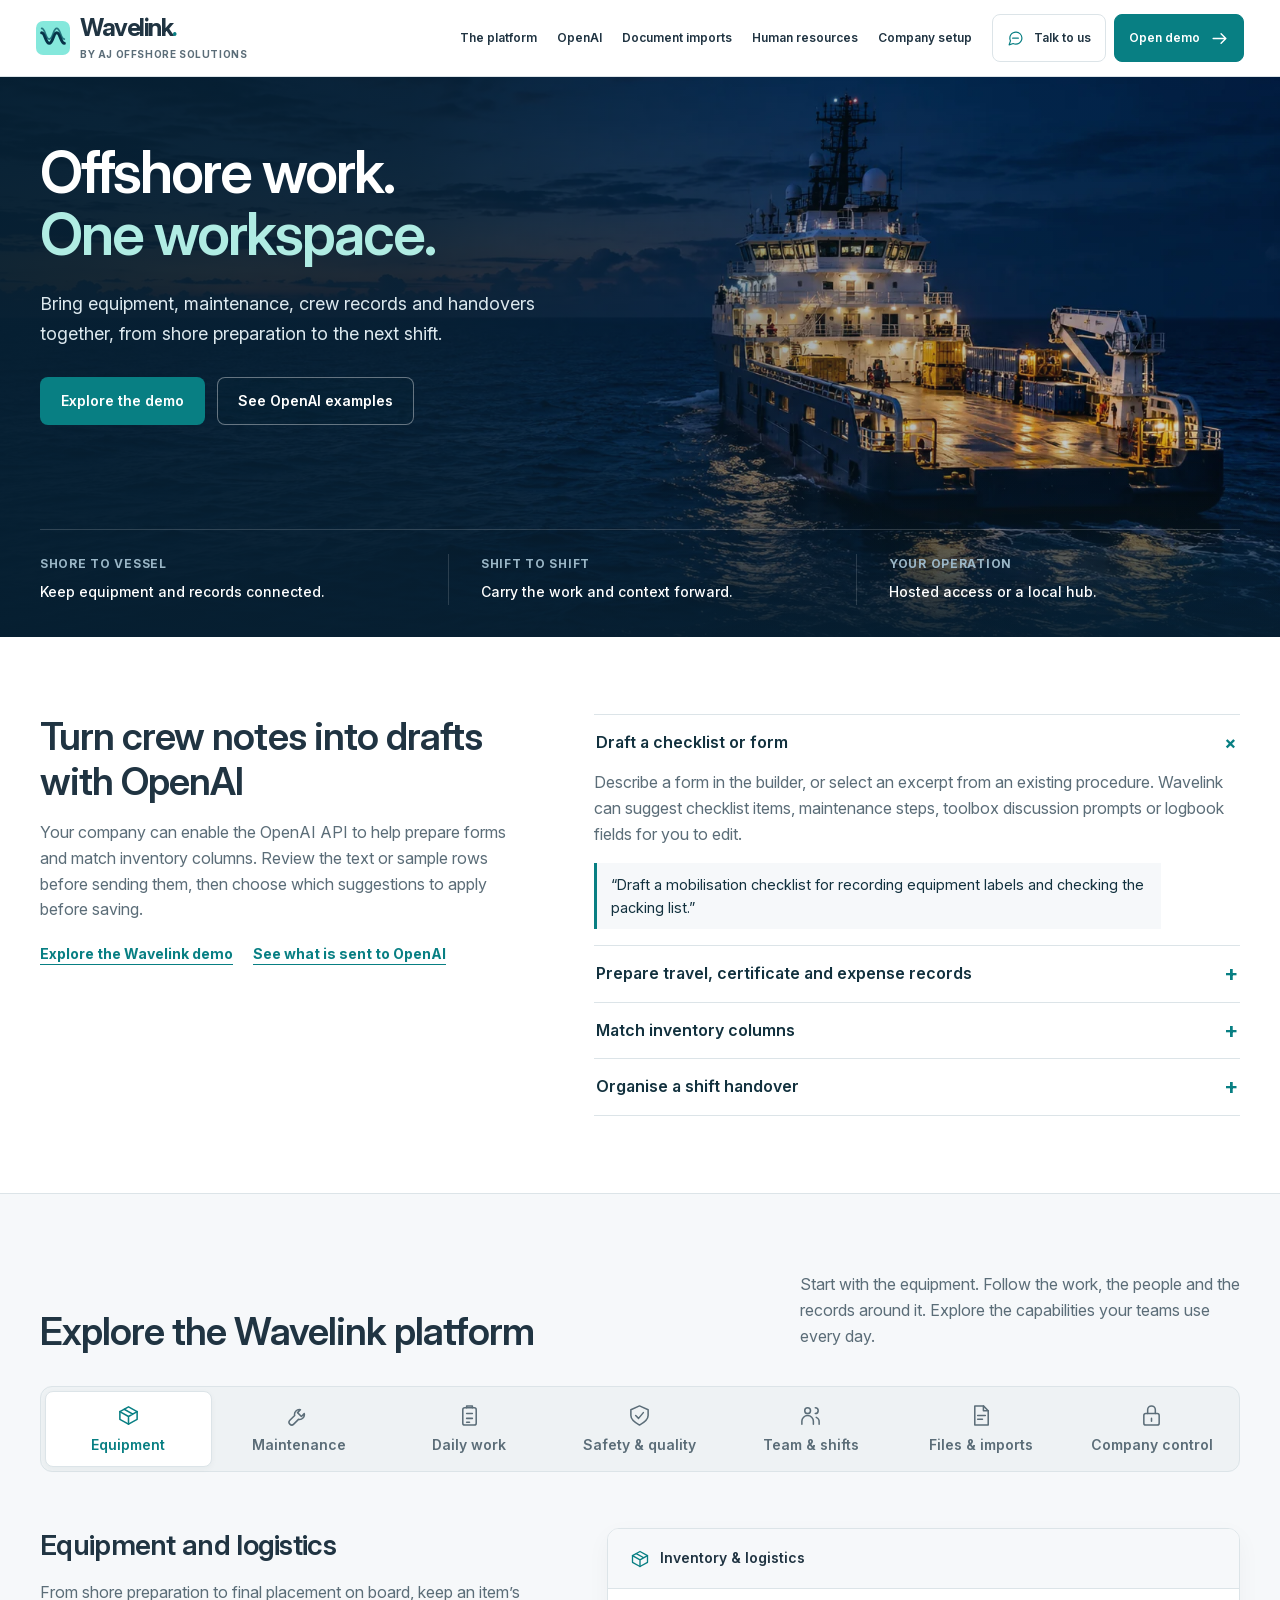
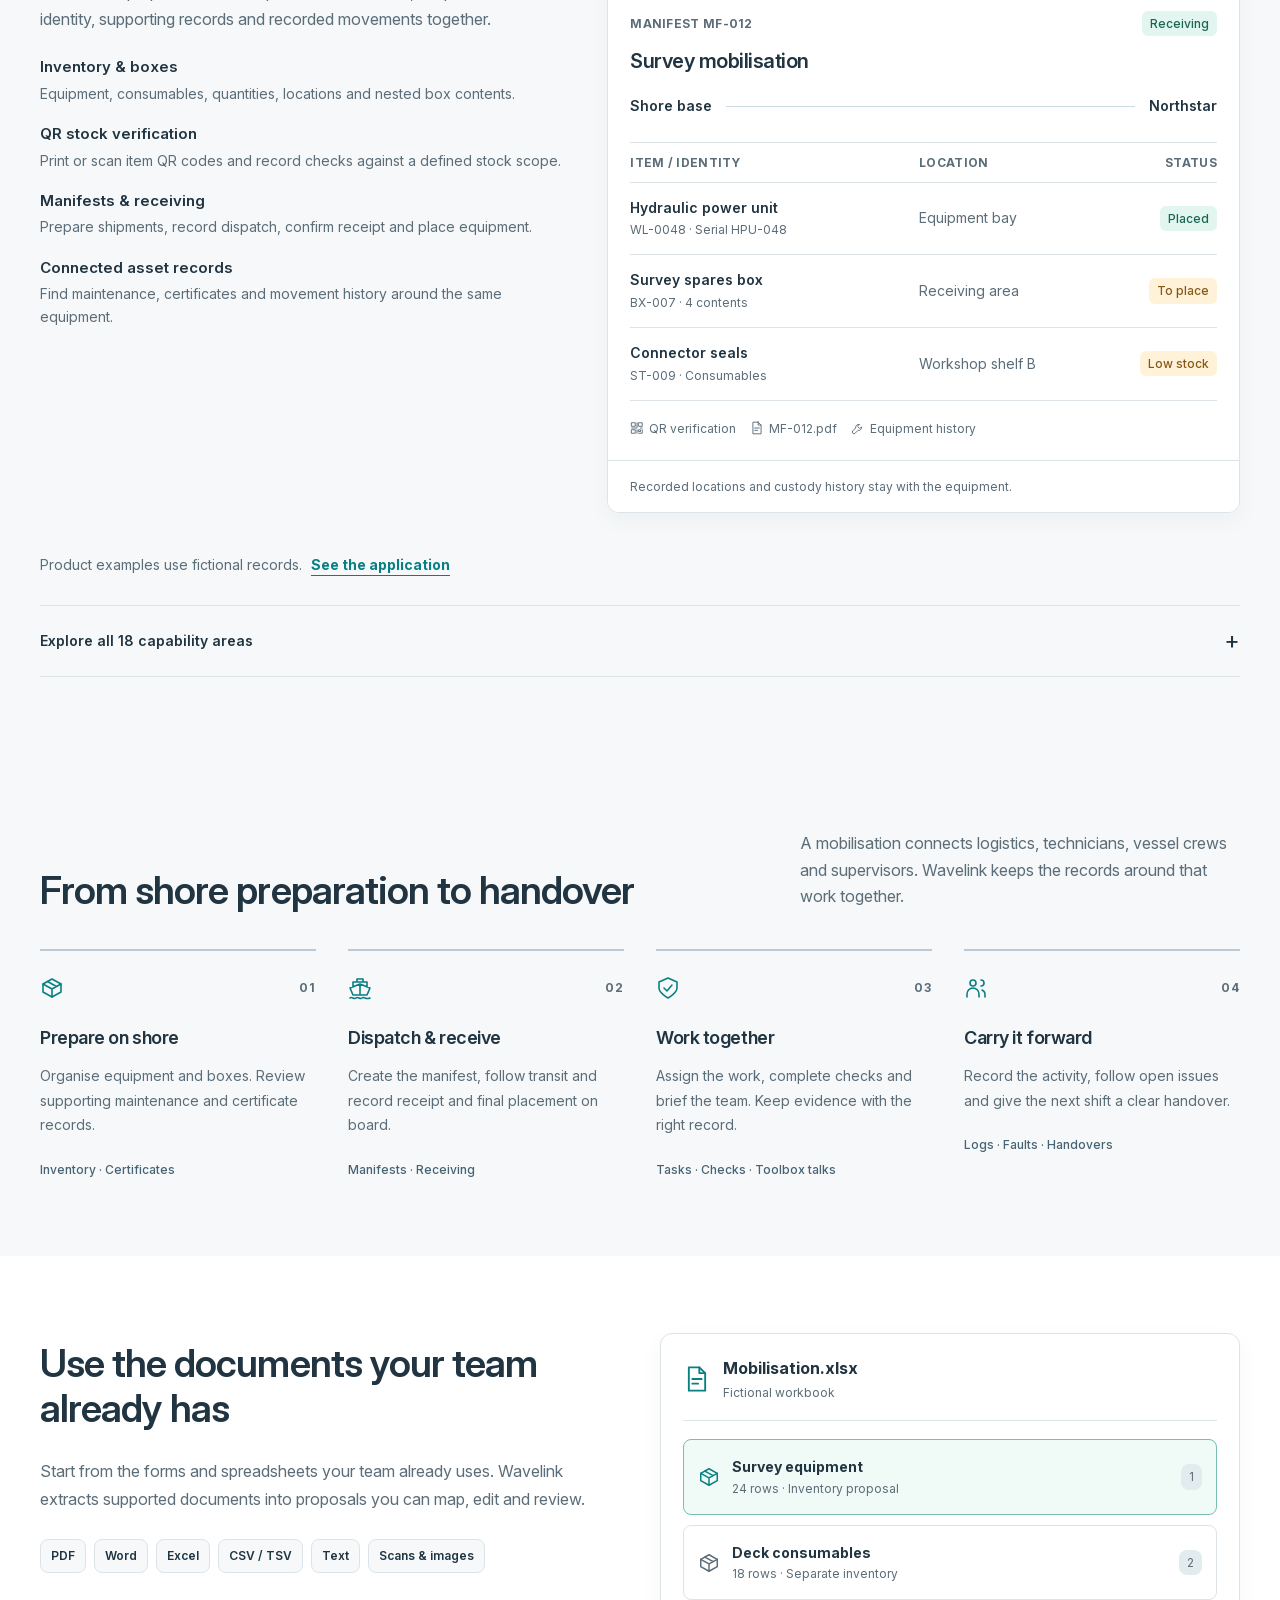
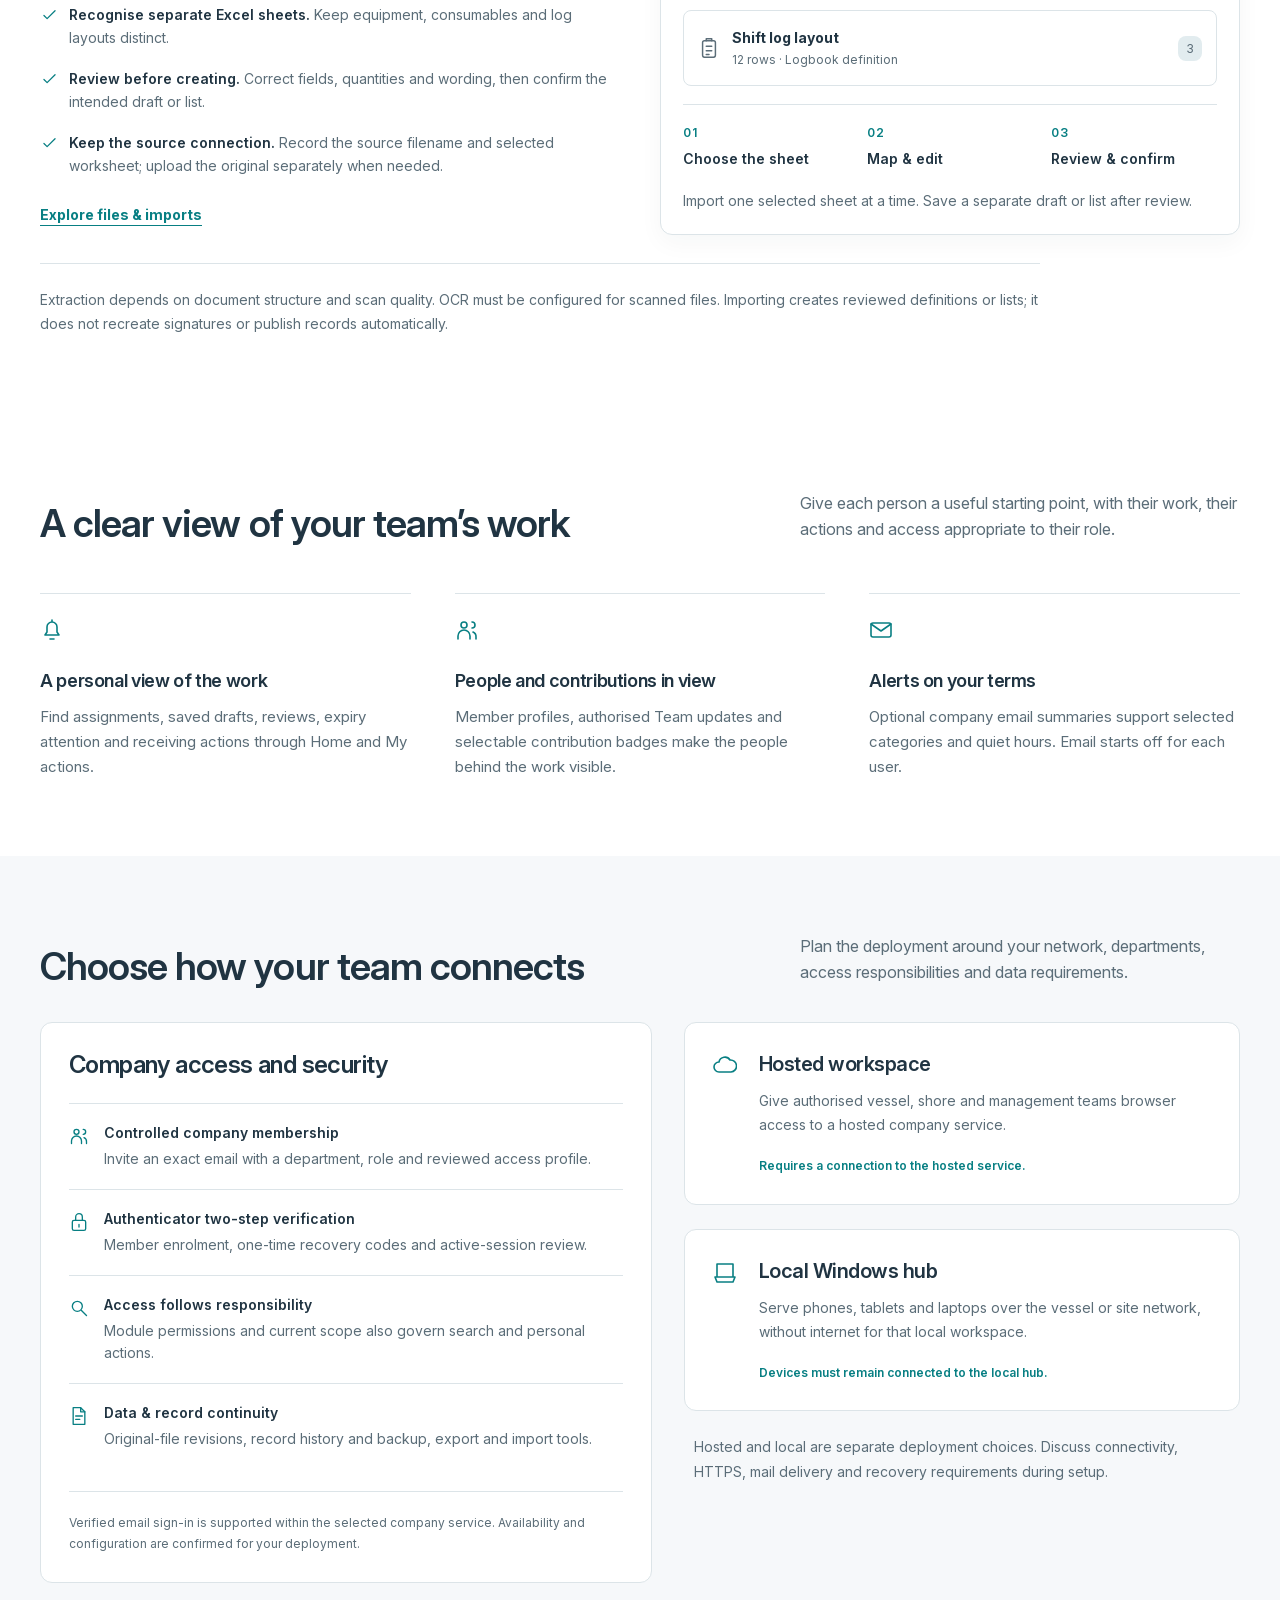
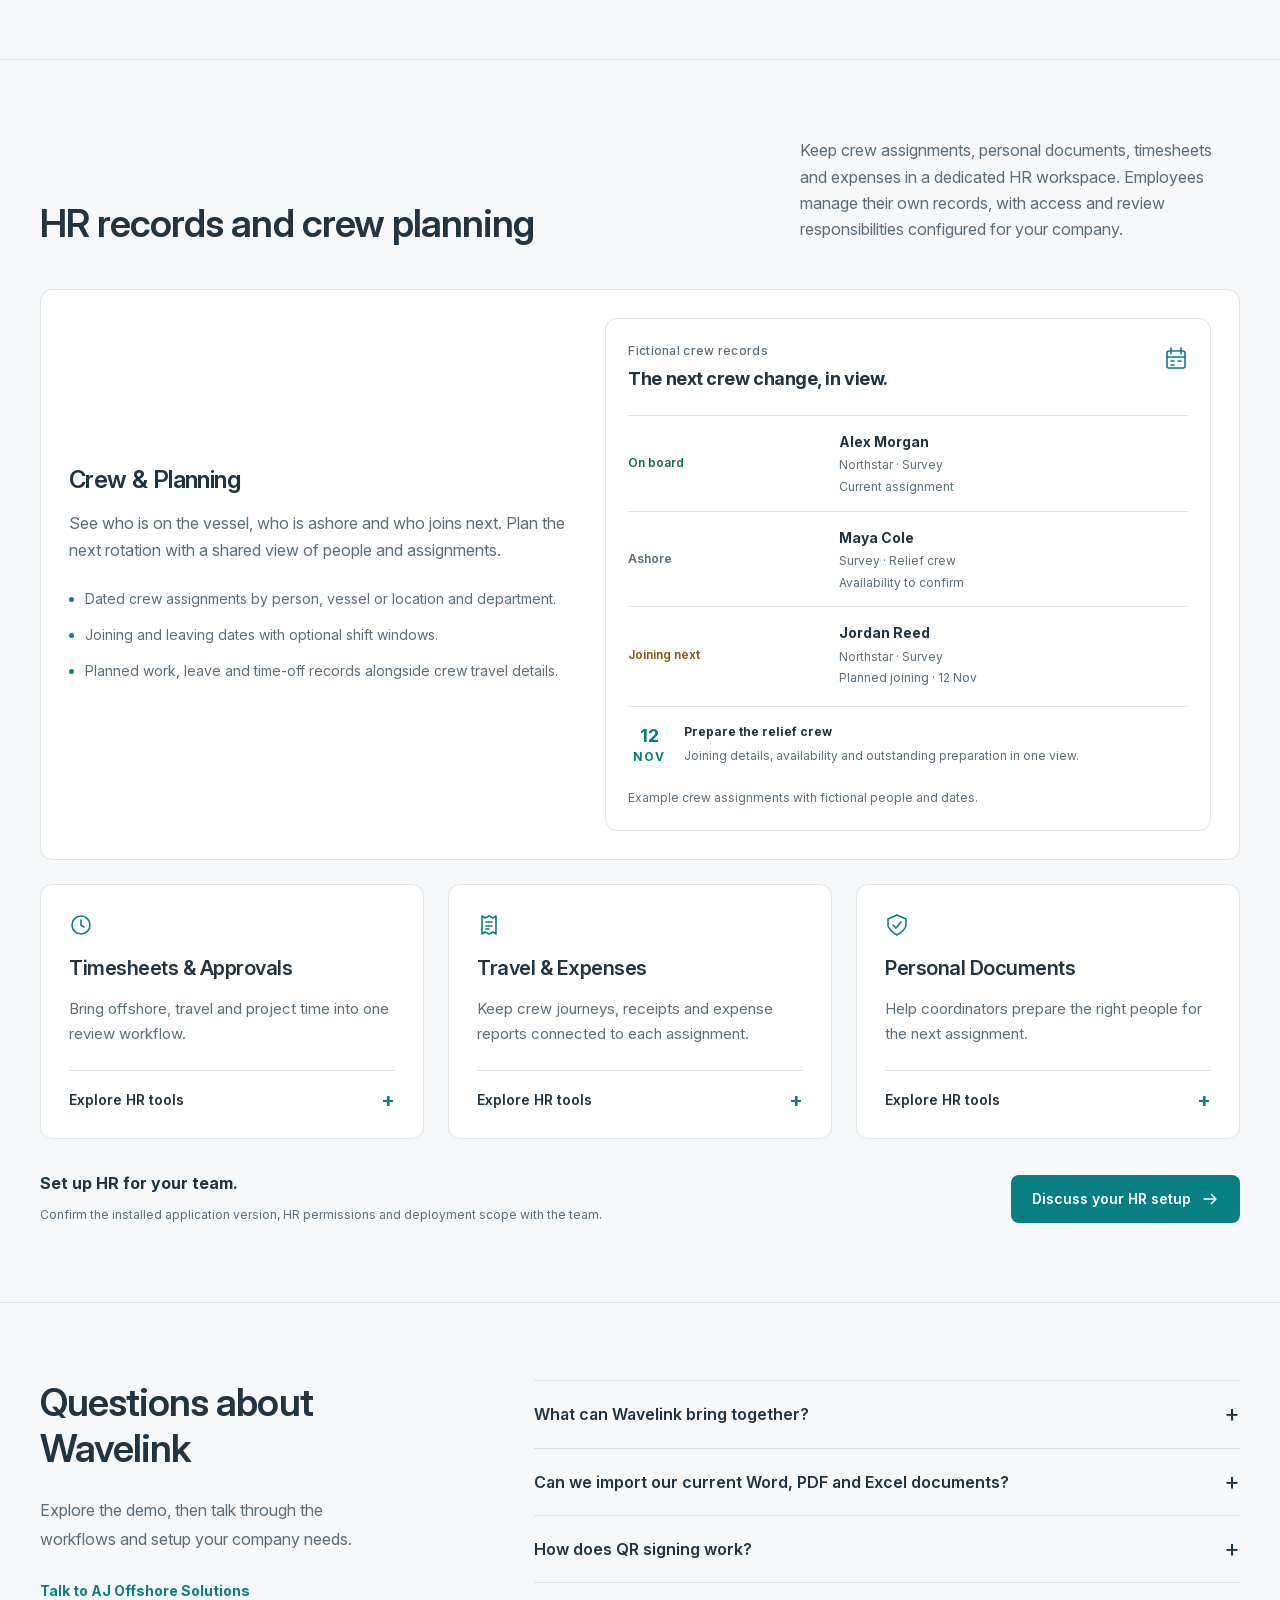
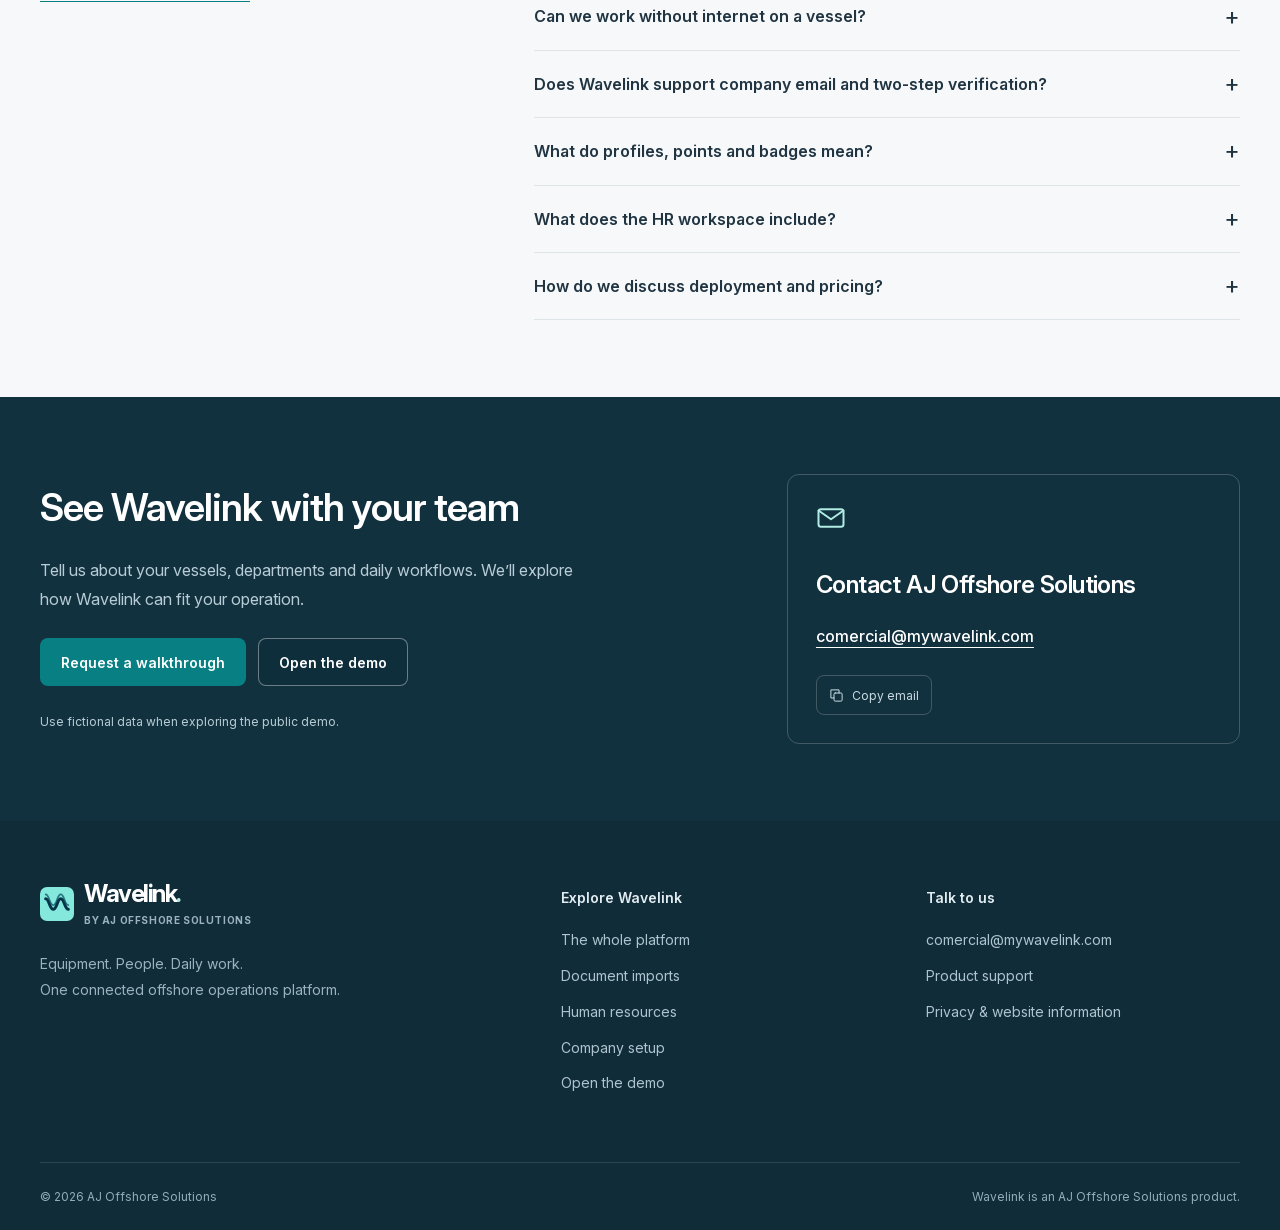
==== site/index.html @ 47e5d4fe "Link to OpenAI examples from the opening screen" ====
<!doctype html>
<html lang="en">
<head>
<meta charset="utf-8">
<meta name="viewport" content="width=device-width,initial-scale=1">
<meta name="description" content="Explore Wavelink for offshore operations, crew records and handovers, with optional OpenAI assistance for form drafts and inventory imports.">
<meta name="theme-color" content="#12313e">
<link rel="canonical" href="https://www.mywavelink.com/">
<link rel="icon" type="image/svg+xml" href="assets/favicon.svg">
<link rel="alternate icon" href="assets/favicon-32.png">
<link rel="apple-touch-icon" href="assets/apple-touch-icon.png">
<link rel="preload" href="assets/fonts/InterVariable.woff2" as="font" type="font/woff2" crossorigin>
<link rel="stylesheet" href="styles.css?v=3.3.4">
<script src="script.js?v=3.3.4" defer></script>
<meta property="og:type" content="website">
<meta property="og:title" content="Wavelink | Offshore operations, connected">
<meta property="og:description" content="Explore Wavelink for offshore operations, crew records and handovers, with optional OpenAI assistance for form drafts and inventory imports.">
<meta property="og:url" content="https://www.mywavelink.com/">
<meta property="og:image" content="https://www.mywavelink.com/assets/wavelink-social.jpg?v=3.3.4">
<meta property="og:image:alt" content="Wavelink: Every team. Every shift. One Wavelink.">
<meta name="twitter:card" content="summary_large_image"><title>Wavelink | Offshore operations, connected</title></head>

<body>
<a class="skip-link" href="#main">Skip to content</a>

<header class="site-header" id="top"><div class="container header-inner"><a class="brand" href="#top" aria-label="Wavelink home"><img src="assets/wavelink-mark.svg" alt="" width="40" height="40"><span><strong>Wavelink<span>.</span></strong><small>BY AJ OFFSHORE SOLUTIONS</small></span></a><button class="menu-toggle" aria-controls="main-navigation" aria-expanded="false" hidden type="button">Menu</button>
<nav id="main-navigation" aria-label="Main navigation">
<a class="nav-link" href="#platform">The platform</a>
<a class="nav-link" href="#ai-assistance">OpenAI</a>
<a class="nav-link" href="#imports">Document imports</a>
<a class="nav-link" href="#packages">Human resources</a>
<a class="nav-link" href="#company">Company setup</a>
<a class="button nav-contact" href="#contact"><svg class="icon" viewBox="0 0 24 24" fill="none" stroke="currentColor" stroke-width="1.7" stroke-linecap="round" stroke-linejoin="round" aria-hidden="true"><path d="M21 11.5a8.4 8.4 0 0 1-.9 3.8 8.5 8.5 0 0 1-7.6 4.7 8.4 8.4 0 0 1-3.8-.9L3 21l1.9-5.7a8.4 8.4 0 0 1-.9-3.8 8.5 8.5 0 0 1 4.7-7.6 8.4 8.4 0 0 1 3.8-.9H13a8.5 8.5 0 0 1 8 8v.5Z"/><path d="M8 11.5h8"/></svg>Talk to us</a>
<a class="button nav-demo" href="https://demo.mywavelink.com/" target="_blank" rel="noopener noreferrer">Open demo<svg class="icon" viewBox="0 0 24 24" fill="none" stroke="currentColor" stroke-width="1.8" stroke-linecap="round" stroke-linejoin="round" aria-hidden="true"><path d="M4 12h16m-6-6 6 6-6 6"/></svg><span class="sr-only"> (opens in a new tab)</span></a>
</nav></div></header>


<main id="main">

<section class="hero" aria-labelledby="hero-title"><picture class="hero-image"><source media="(max-width: 740px)" srcset="assets/offshore-operations-small.webp"><img src="assets/offshore-operations.webp" width="1672" height="941" alt="" fetchpriority="high"></picture><div class="container hero-inner"><div class="hero-copy">

<h1 id="hero-title">Offshore work.<br><em>One workspace.</em></h1>
<p class="hero-lede">Bring equipment, maintenance, crew records and handovers together, from shore preparation to the next shift.</p><div class="hero-actions"><a class="button primary" href="https://demo.mywavelink.com/" target="_blank" rel="noopener noreferrer">Explore the demo<span class="sr-only"> (opens in a new tab)</span></a><a class="button hero-secondary" href="#ai-assistance">See OpenAI examples</a></div></div><div class="hero-bottom"><div><span>SHORE TO VESSEL</span><strong>Keep equipment and records connected.</strong></div><div><span>SHIFT TO SHIFT</span><strong>Carry the work and context forward.</strong></div><div><span>YOUR OPERATION</span><strong>Hosted access or a local hub.</strong></div></div></div></section>


<section class="section ai-section" id="ai-assistance" aria-labelledby="ai-title">
  <div class="container ai-layout">
    <div class="ai-intro">
      <h2 id="ai-title">Turn crew notes into drafts with OpenAI</h2>
      <p>Your company can enable the OpenAI API to help prepare forms and match inventory columns. Review the text or sample rows before sending them, then choose which suggestions to apply before saving.</p>
      <div class="ai-links">
        <a class="inline-link" href="https://demo.mywavelink.com/" target="_blank" rel="noopener noreferrer">Explore the Wavelink demo<span class="sr-only"> (opens in a new tab)</span></a>
        <a class="inline-link" href="privacy.html#openai">See what is sent to OpenAI</a>
      </div>
    </div>
    <div class="ai-examples">
      <details name="ai-examples" open>
        <summary>Draft a checklist or form <span aria-hidden="true">+</span></summary>
        <p>Describe a form in the builder, or select an excerpt from an existing procedure. Wavelink can suggest checklist items, maintenance steps, toolbox discussion prompts or logbook fields for you to edit.</p>
        <blockquote>“Draft a mobilisation checklist for recording equipment labels and checking the packing list.”</blockquote>
      </details>
      <details name="ai-examples">
        <summary>Prepare travel, certificate and expense records <span aria-hidden="true">+</span></summary>
        <p>Choose text from a ticket, certificate or receipt. A ticket can suggest a route and departure time, a course certificate can suggest its issuer and printed expiry date, and a receipt can suggest the merchant, total and currency.</p>
      </details>
      <details name="ai-examples">
        <summary>Match inventory columns <span aria-hidden="true">+</span></summary>
        <p>Select a worksheet and inspect its headers and up to eight sample rows. OpenAI can suggest which columns contain serial numbers, part numbers or quantities. Confirm the matches before importing.</p>
      </details>
      <details name="ai-examples">
        <summary>Organise a shift handover <span aria-hidden="true">+</span></summary>
        <p>Review an excerpt from the outgoing shift’s notes. If the notes say a cable was inspected and a replacement is still due, Wavelink can suggest the inspection under completed work and the replacement under outstanding work.</p>
      </details>
    </div>
  </div>
</section>

<section class="platform-section section" id="platform" aria-labelledby="platform-title"><div class="container"><div class="section-heading"><div>

<h2 id="platform-title">Explore the Wavelink platform</h2></div>
<p>Start with the equipment. Follow the work, the people and the records around it. Explore the capabilities your teams use every day.</p></div>
<nav class="platform-tabs" aria-label="Explore Wavelink capabilities"><a class="platform-choice" id="tab-equipment" href="#panel-equipment" data-panel="equipment"><svg class="icon" viewBox="0 0 24 24" fill="none" stroke="currentColor" stroke-width="1.6" stroke-linecap="round" stroke-linejoin="round" aria-hidden="true"><path d="m12 3 9 5v8l-9 5-9-5V8l9-5Z"/><path d="m3 8 9 5 9-5M12 13v8M7.5 5.5l9 5"/></svg><span>Equipment</span></a><a class="platform-choice" id="tab-maintenance" href="#panel-maintenance" data-panel="maintenance"><svg class="icon" viewBox="0 0 24 24" fill="none" stroke="currentColor" stroke-width="1.6" stroke-linecap="round" stroke-linejoin="round" aria-hidden="true"><path d="M14 6a5 5 0 0 0-6 6l-5 5a2.8 2.8 0 0 0 4 4l5-5a5 5 0 0 0 6-6l-3 3-4-4 3-3Z"/></svg><span>Maintenance</span></a><a class="platform-choice" id="tab-operations" href="#panel-operations" data-panel="operations"><svg class="icon" viewBox="0 0 24 24" fill="none" stroke="currentColor" stroke-width="1.6" stroke-linecap="round" stroke-linejoin="round" aria-hidden="true"><rect x="5" y="4" width="14" height="18" rx="2"/><path d="M9 4V2h6v2M9 10h6M9 15h6M9 19h3"/></svg><span>Daily work</span></a><a class="platform-choice" id="tab-safety" href="#panel-safety" data-panel="safety"><svg class="icon" viewBox="0 0 24 24" fill="none" stroke="currentColor" stroke-width="1.6" stroke-linecap="round" stroke-linejoin="round" aria-hidden="true"><path d="m12 2 9 4v6c0 5-9 10-9 10S3 17 3 12V6l9-4Z"/><path d="m8 12 3 3 5-6"/></svg><span>Safety & quality</span></a><a class="platform-choice" id="tab-people" href="#panel-people" data-panel="people"><svg class="icon" viewBox="0 0 24 24" fill="none" stroke="currentColor" stroke-width="1.6" stroke-linecap="round" stroke-linejoin="round" aria-hidden="true"><circle cx="9" cy="7" r="3"/><path d="M3 21v-3a6 6 0 0 1 12 0v3M17 4a3 3 0 0 1 0 6M18 14a5 5 0 0 1 3 5v2"/></svg><span>Team & shifts</span></a><a class="platform-choice" id="tab-documents" href="#panel-documents" data-panel="documents"><svg class="icon" viewBox="0 0 24 24" fill="none" stroke="currentColor" stroke-width="1.6" stroke-linecap="round" stroke-linejoin="round" aria-hidden="true"><path d="M14 2H5v20h14V7l-5-5Z"/><path d="M14 2v5h5M8 12h8M8 16h5"/></svg><span>Files & imports</span></a><a class="platform-choice" id="tab-control" href="#panel-control" data-panel="control"><svg class="icon" viewBox="0 0 24 24" fill="none" stroke="currentColor" stroke-width="1.6" stroke-linecap="round" stroke-linejoin="round" aria-hidden="true"><rect x="4" y="10" width="16" height="12" rx="2"/><path d="M8 10V6a4 4 0 0 1 8 0v4M12 15v3"/></svg><span>Company control</span></a></nav><div class="platform-panels">
<section class="platform-panel" id="panel-equipment" aria-labelledby="title-equipment"><div class="panel-copy">

<h3 id="title-equipment">Equipment and logistics</h3>
<p>From shore preparation to final placement on board, keep an item’s identity, supporting records and recorded movements together.</p>
<ul class="feature-list">
<li><strong>Inventory & boxes</strong><span>Equipment, consumables, quantities, locations and nested box contents.</span></li>
<li><strong>QR stock verification</strong><span>Print or scan item QR codes and record checks against a defined stock scope.</span></li>
<li><strong>Manifests & receiving</strong><span>Prepare shipments, record dispatch, confirm receipt and place equipment.</span></li>
<li><strong>Connected asset records</strong><span>Find maintenance, certificates and movement history around the same equipment.</span></li></ul></div><div class="product-preview"><div class="preview-chrome"><span><svg class="icon" viewBox="0 0 24 24" fill="none" stroke="currentColor" stroke-width="1.6" stroke-linecap="round" stroke-linejoin="round" aria-hidden="true"><path d="m12 3 9 5v8l-9 5-9-5V8l9-5Z"/><path d="m3 8 9 5 9-5M12 13v8M7.5 5.5l9 5"/></svg>Inventory & logistics</span></div><div class="record-body"><div class="record-topline"><span>MANIFEST MF-012</span><span class="status teal">Receiving</span></div>
<h4>Survey mobilisation</h4><div class="route-line"><span>Shore base</span><span class="route-rule"></span><span>Northstar</span></div><div class="record-table"><div class="record-row table-label"><div>ITEM / IDENTITY</div><div>LOCATION</div><div>STATUS</div></div><div class="record-row"><div><strong>Hydraulic power unit</strong><small>WL-0048 · Serial HPU-048</small></div><div>Equipment bay</div><div><span class="status teal">Placed</span></div></div><div class="record-row"><div><strong>Survey spares box</strong><small>BX-007 · 4 contents</small></div><div>Receiving area</div><div><span class="status amber">To place</span></div></div><div class="record-row"><div><strong>Connector seals</strong><small>ST-009 · Consumables</small></div><div>Workshop shelf B</div><div><span class="status amber">Low stock</span></div></div></div><div class="record-tags"><span><svg class="icon" viewBox="0 0 24 24" fill="none" stroke="currentColor" stroke-width="1.6" stroke-linecap="round" stroke-linejoin="round" aria-hidden="true"><path d="M3 3h6v6H3zM15 3h6v6h-6zM3 15h6v6H3zM15 15h3v3h-3zM21 15v6h-6M12 3v9H3M12 15v6M18 12h3"/></svg> QR verification</span><span><svg class="icon" viewBox="0 0 24 24" fill="none" stroke="currentColor" stroke-width="1.6" stroke-linecap="round" stroke-linejoin="round" aria-hidden="true"><path d="M14 2H5v20h14V7l-5-5Z"/><path d="M14 2v5h5M8 12h8M8 16h5"/></svg> MF-012.pdf</span><span><svg class="icon" viewBox="0 0 24 24" fill="none" stroke="currentColor" stroke-width="1.6" stroke-linecap="round" stroke-linejoin="round" aria-hidden="true"><path d="M14 6a5 5 0 0 0-6 6l-5 5a2.8 2.8 0 0 0 4 4l5-5a5 5 0 0 0 6-6l-3 3-4-4 3-3Z"/></svg> Equipment history</span></div></div>
<p class="preview-foot">Recorded locations and custody history stay with the equipment.</p></div></section>

<section class="platform-panel" id="panel-maintenance" aria-labelledby="title-maintenance"><div class="panel-copy">

<h3 id="title-maintenance">Maintenance and certificates</h3>
<p>Bring planned work, supporting evidence, certificate dates and fault follow-up into the equipment’s operational context.</p>
<ul class="feature-list">
<li><strong>Maintenance cycles & work orders</strong><span>Plan recurring work, assign responsibilities and record the work and evidence.</span></li>
<li><strong>Certificate register</strong><span>Browse certificate files, equipment links and expiry information.</span></li>
<li><strong>Fault reports</strong><span>Report an issue, assign follow-up, record progress and request closure.</span></li>
<li><strong>Review & traceability</strong><span>Keep recorded workers, reviews and supporting files with the work.</span></li></ul></div><div class="product-preview"><div class="preview-chrome"><span><svg class="icon" viewBox="0 0 24 24" fill="none" stroke="currentColor" stroke-width="1.6" stroke-linecap="round" stroke-linejoin="round" aria-hidden="true"><path d="M14 6a5 5 0 0 0-6 6l-5 5a2.8 2.8 0 0 0 4 4l5-5a5 5 0 0 0 6-6l-3 3-4-4 3-3Z"/></svg>Equipment readiness</span></div><div class="record-body"><div class="record-topline"><span>EQUIPMENT WL-0048</span><span class="status amber">Review due</span></div>
<h4>Hydraulic power unit</h4><div class="detail-record"><div class="detail-icon"><svg class="icon" viewBox="0 0 24 24" fill="none" stroke="currentColor" stroke-width="1.6" stroke-linecap="round" stroke-linejoin="round" aria-hidden="true"><path d="M14 6a5 5 0 0 0-6 6l-5 5a2.8 2.8 0 0 0 4 4l5-5a5 5 0 0 0 6-6l-3 3-4-4 3-3Z"/></svg></div><div><strong>Recurring inspection</strong>
<p>Work order MR-028 · Assigned to Alex</p></div><span class="status ">Scheduled</span></div><div class="detail-record"><div class="detail-icon"><svg class="icon" viewBox="0 0 24 24" fill="none" stroke="currentColor" stroke-width="1.6" stroke-linecap="round" stroke-linejoin="round" aria-hidden="true"><path d="M14 2H5v20h14V7l-5-5Z"/><path d="M14 2v5h5M8 12h8M8 16h5"/></svg></div><div><strong>Certificate file</strong>
<p>Equipment link and expiry date</p></div><span class="status amber">To review</span></div><div class="detail-record"><div class="detail-icon"><svg class="icon" viewBox="0 0 24 24" fill="none" stroke="currentColor" stroke-width="1.6" stroke-linecap="round" stroke-linejoin="round" aria-hidden="true"><rect x="5" y="4" width="14" height="18" rx="2"/><path d="M9 4V2h6v2M9 10h6M9 15h6M9 19h3"/></svg></div><div><strong>Fault FR-006</strong>
<p>Progress recorded · Closure requested</p></div><span class="status teal">In review</span></div><div class="record-note">Work records, files and follow-up in one equipment context.</div></div>
<p class="preview-foot">A clear record supports the team’s readiness review.</p></div></section>

<section class="platform-panel" id="panel-operations" aria-labelledby="title-operations"><div class="panel-copy">

<h3 id="title-operations">Daily operations</h3>
<p>Make responsibilities clear, capture the details of the operation and keep vessels, bases and important dates in view.</p>
<ul class="feature-list">
<li><strong>General tasks</strong><span>Assign operational work, attach relevant checks and follow completion and review.</span></li>
<li><strong>Configurable logbooks</strong><span>Build structured logs, including multiple tabs and the fields your team needs.</span></li>
<li><strong>Fleet & sites</strong><span>Work with vessels, bases, manifests, receiving and connected equipment records.</span></li>
<li><strong>Calendar & planning</strong><span>Keep operational dates, work and department responsibilities in context.</span></li></ul></div><div class="product-preview"><div class="preview-chrome"><span><svg class="icon" viewBox="0 0 24 24" fill="none" stroke="currentColor" stroke-width="1.6" stroke-linecap="round" stroke-linejoin="round" aria-hidden="true"><rect x="5" y="4" width="14" height="18" rx="2"/><path d="M9 4V2h6v2M9 10h6M9 15h6M9 19h3"/></svg>Daily operations</span></div><div class="record-body"><div class="record-topline"><span>VESSEL LOG / NORTHSTAR</span><span class="status teal">Current shift</span></div>
<h4>The detail behind the day</h4><div class="record-table log-table"><div class="record-row table-label"><div>TIME</div><div>ACTIVITY</div><div>AUTHOR</div></div><div class="record-row"><div>06:00</div><div><strong>Shift briefing</strong><small>Survey + Deck</small></div><div>Alex</div></div><div class="record-row"><div>08:15</div><div><strong>Equipment received</strong><small>Manifest MF-012</small></div><div>Maya</div></div><div class="record-row"><div>17:30</div><div><strong>Handover prepared</strong><small>Survey department</small></div><div>Alex</div></div></div><div class="mini-pair"><div><svg class="icon" viewBox="0 0 24 24" fill="none" stroke="currentColor" stroke-width="1.6" stroke-linecap="round" stroke-linejoin="round" aria-hidden="true"><rect x="5" y="4" width="14" height="18" rx="2"/><path d="M9 4V2h6v2M9 10h6M9 15h6M9 19h3"/></svg><strong>Assigned tasks</strong><small>Inspection · Stock check</small></div><div><svg class="icon" viewBox="0 0 24 24" fill="none" stroke="currentColor" stroke-width="1.6" stroke-linecap="round" stroke-linejoin="round" aria-hidden="true"><rect x="3" y="5" width="18" height="17" rx="2"/><path d="M7 2v6M17 2v6M3 11h18M7 15h3M14 15h3M7 19h3"/></svg><strong>Project calendar</strong><small>Dates and responsibilities</small></div></div></div>
<p class="preview-foot">Named authors and structured records carry the day’s context forward.</p></div></section>

<section class="platform-panel" id="panel-safety" aria-labelledby="title-safety"><div class="panel-copy">

<h3 id="title-safety">Safety and briefings</h3>
<p>Bring checks, briefings, participation and follow-up into the same workspace as the daily job.</p>
<ul class="feature-list">
<li><strong>Checklist builders</strong><span>Create reusable checks with sections, stages, evidence and review responsibilities.</span></li>
<li><strong>Toolbox talks</strong><span>Use structured briefing forms, understanding questions and multiple participants.</span></li>
<li><strong>QR document signing</strong><span>Invite people to an exact toolbox talk or published handover, with controlled guest access.</span></li>
<li><strong>HSE / QSHE</strong><span>Record safety and quality issues, assign follow-up and review requested closure.</span></li></ul></div><div class="product-preview"><div class="preview-chrome"><span><svg class="icon" viewBox="0 0 24 24" fill="none" stroke="currentColor" stroke-width="1.6" stroke-linecap="round" stroke-linejoin="round" aria-hidden="true"><path d="m12 2 9 4v6c0 5-9 10-9 10S3 17 3 12V6l9-4Z"/><path d="m8 12 3 3 5-6"/></svg>Pre-operation briefing</span></div><div class="record-body"><div class="record-topline"><span>TOOLBOX TALK TT-019</span><span class="status teal">Acknowledgements</span></div>
<h4>Pre-operation briefing</h4><div class="check-line"><svg class="icon" viewBox="0 0 24 24" fill="none" stroke="currentColor" stroke-width="1.6" stroke-linecap="round" stroke-linejoin="round" aria-hidden="true"><path d="m5 12 4 4L19 6"/></svg><div><strong>Topics discussed</strong><small>Launch preparation and deck coordination</small></div></div><div class="check-line"><svg class="icon" viewBox="0 0 24 24" fill="none" stroke="currentColor" stroke-width="1.6" stroke-linecap="round" stroke-linejoin="round" aria-hidden="true"><path d="m5 12 4 4L19 6"/></svg><div><strong>Understanding reviewed</strong><small>Questions and declaration recorded</small></div></div><div class="participant-list"><div><span class="avatar">AM</span><div><strong>Alex Morgan</strong><small>Named member</small></div><span class="status teal">Signed</span></div><div><span class="avatar">MC</span><div><strong>Maya Cole</strong><small>Named member</small></div><span class="status teal">Signed</span></div></div><div class="record-tags"><span><svg class="icon" viewBox="0 0 24 24" fill="none" stroke="currentColor" stroke-width="1.6" stroke-linecap="round" stroke-linejoin="round" aria-hidden="true"><path d="M3 3h6v6H3zM15 3h6v6h-6zM3 15h6v6H3zM15 15h3v3h-3zM21 15v6h-6M12 3v9H3M12 15v6M18 12h3"/></svg> Document-specific invitation</span><span><svg class="icon" viewBox="0 0 24 24" fill="none" stroke="currentColor" stroke-width="1.6" stroke-linecap="round" stroke-linejoin="round" aria-hidden="true"><path d="M14 2H5v20h14V7l-5-5Z"/><path d="M14 2v5h5M8 12h8M8 16h5"/></svg> Signature evidence</span></div></div>
<p class="preview-foot">Signatures belong to the wording and revision that each person acknowledged.</p></div></section>

<section class="platform-panel" id="panel-people" aria-labelledby="title-people"><div class="panel-copy">

<h3 id="title-people">Handovers and team</h3>
<p>Keep department handovers, assigned work and the people behind it connected—across daily shifts and hitch changes.</p>
<ul class="feature-list">
<li><strong>Daily & hitch handovers</strong><span>Use configured shifts, continue saved drafts and publish for acknowledgement.</span></li>
<li><strong>My actions & global search</strong><span>Find authorised records and see your current assignments, reviews and attention items.</span></li>
<li><strong>Profiles, Team & badges</strong><span>Show member profiles and visible contribution recognition within the company.</span></li>
<li><strong>Optional email alerts</strong><span>Opt in to selected categories and quiet hours on a configured company service.</span></li></ul></div><div class="product-preview"><div class="preview-chrome"><span><svg class="icon" viewBox="0 0 24 24" fill="none" stroke="currentColor" stroke-width="1.6" stroke-linecap="round" stroke-linejoin="round" aria-hidden="true"><circle cx="9" cy="7" r="3"/><path d="M3 21v-3a6 6 0 0 1 12 0v3M17 4a3 3 0 0 1 0 6M18 14a5 5 0 0 1 3 5v2"/></svg>Shift continuity</span></div><div class="record-body"><div class="record-topline"><span>DAILY HANDOVER / SURVEY</span><span class="status teal">Published</span></div>
<h4>Ready for the next shift</h4><div class="shift-pair"><div><small>OUTGOING</small><strong>Day shift · Alex</strong><span>06:00–18:00</span></div><div><small>INCOMING</small><strong>Night shift · Jamie</strong><span>18:00–06:00</span></div></div><div class="handover-note"><strong>Carry forward</strong>
<p>Survey spares received. Final placement of BX-007 remains open for the next shift.</p></div><div class="detail-record"><span class="avatar">JB</span><div><strong>Jamie Brooks</strong>
<p>Incoming shift acknowledgement</p></div><span class="status teal">Recorded</span></div><div class="record-tags"><span><svg class="icon" viewBox="0 0 24 24" fill="none" stroke="currentColor" stroke-width="1.6" stroke-linecap="round" stroke-linejoin="round" aria-hidden="true"><rect x="5" y="4" width="14" height="18" rx="2"/><path d="M9 4V2h6v2M9 10h6M9 15h6M9 19h3"/></svg> Assigned work</span><span><svg class="icon" viewBox="0 0 24 24" fill="none" stroke="currentColor" stroke-width="1.6" stroke-linecap="round" stroke-linejoin="round" aria-hidden="true"><path d="M5 17h14l-2-3V9a5 5 0 0 0-10 0v5l-2 3ZM10 21h4M12 2v2"/></svg> My actions</span></div></div>
<p class="preview-foot">Contribution badges recognise participation; they do not grant operational authority.</p></div></section>

<section class="platform-panel" id="panel-documents" aria-labelledby="title-documents"><div class="panel-copy">

<h3 id="title-documents">Files and document imports</h3>
<p>Turn supported documents into editable proposals for inventory lists, checks, toolbox forms and logbook layouts.</p>
<ul class="feature-list">
<li><strong>Document imports</strong><span>Read PDF, Word, Excel, CSV, text and supported scans, then review the proposal.</span></li>
<li><strong>Excel worksheet recognition</strong><span>Identify visible sheets separately and select the one you want to import.</span></li>
<li><strong>Original Files</strong><span>Organise uploaded originals in folders with revision history and usage links.</span></li>
<li><strong>Source-linked records</strong><span>Link an exact original-file revision to supported checklist and maintenance templates.</span></li></ul></div><div class="product-preview"><div class="preview-chrome"><span><svg class="icon" viewBox="0 0 24 24" fill="none" stroke="currentColor" stroke-width="1.6" stroke-linecap="round" stroke-linejoin="round" aria-hidden="true"><path d="M14 2H5v20h14V7l-5-5Z"/><path d="M14 2v5h5M8 12h8M8 16h5"/></svg>Document import review</span></div><div class="record-body"><div class="record-topline"><span>IMPORT A DOCUMENT</span><span class="status amber">Review proposal</span></div>
<h4>Mobilisation.xlsx</h4>
<p class="record-intro">Visible worksheets are recognised separately.</p><div class="sheet-row selected"><svg class="icon" viewBox="0 0 24 24" fill="none" stroke="currentColor" stroke-width="1.6" stroke-linecap="round" stroke-linejoin="round" aria-hidden="true"><path d="m12 3 9 5v8l-9 5-9-5V8l9-5Z"/><path d="m3 8 9 5 9-5M12 13v8M7.5 5.5l9 5"/></svg><div><strong>Survey equipment</strong><small>24 source rows · Inventory</small></div><span>Selected</span></div><div class="sheet-row"><svg class="icon" viewBox="0 0 24 24" fill="none" stroke="currentColor" stroke-width="1.6" stroke-linecap="round" stroke-linejoin="round" aria-hidden="true"><path d="m12 3 9 5v8l-9 5-9-5V8l9-5Z"/><path d="m3 8 9 5 9-5M12 13v8M7.5 5.5l9 5"/></svg><div><strong>Deck consumables</strong><small>18 source rows · Inventory</small></div><span>Separate sheet</span></div><div class="sheet-row"><svg class="icon" viewBox="0 0 24 24" fill="none" stroke="currentColor" stroke-width="1.6" stroke-linecap="round" stroke-linejoin="round" aria-hidden="true"><rect x="5" y="4" width="14" height="18" rx="2"/><path d="M9 4V2h6v2M9 10h6M9 15h6M9 19h3"/></svg><div><strong>Shift log layout</strong><small>12 source rows · Logbook</small></div><span>Separate sheet</span></div><div class="record-note">Choose one sheet, map columns, edit and confirm the result.</div></div>
<p class="preview-foot">Review wording, fields and quantities before saving a separate draft or list.</p></div></section>

<section class="platform-panel" id="panel-control" aria-labelledby="title-control"><div class="panel-copy">

<h3 id="title-control">Company access and controls</h3>
<p>Give people a company workspace with named accounts, clear departments and access matched to their responsibilities.</p>
<ul class="feature-list">
<li><strong>Invitations & access profiles</strong><span>Invite an exact mailbox with a department, job role and reviewed permissions.</span></li>
<li><strong>Company sign-in</strong><span>Use a User ID or the exact verified membership email in the selected company service.</span></li>
<li><strong>Two-step verification & sessions</strong><span>Enrol an authenticator, keep recovery codes and review or revoke your own sessions.</span></li>
<li><strong>Backup, export & import</strong><span>Use project data tools and select supported records for transfer or backup.</span></li></ul></div><div class="product-preview"><div class="preview-chrome"><span><svg class="icon" viewBox="0 0 24 24" fill="none" stroke="currentColor" stroke-width="1.6" stroke-linecap="round" stroke-linejoin="round" aria-hidden="true"><rect x="4" y="10" width="16" height="12" rx="2"/><path d="M8 10V6a4 4 0 0 1 8 0v4M12 15v3"/></svg>Company access</span></div><div class="record-body"><div class="record-topline"><span>INVITATION & ACCESS</span><span class="status teal">Reviewed scope</span></div>
<h4>The right access for the role</h4><div class="access-fields"><div><small>COMPANY</small><strong>Aster Marine</strong></div><div><small>DEPARTMENT</small><strong>Survey</strong></div><div><small>JOB ROLE</small><strong>Survey Tech</strong></div><div><small>ACCESS PROFILE</small><strong>Reviewed permissions</strong></div></div><div class="check-line"><svg class="icon" viewBox="0 0 24 24" fill="none" stroke="currentColor" stroke-width="1.6" stroke-linecap="round" stroke-linejoin="round" aria-hidden="true"><path d="m5 12 4 4L19 6"/></svg><div><strong>Exact mailbox verification</strong><small>Membership in the selected company</small></div></div><div class="check-line"><svg class="icon" viewBox="0 0 24 24" fill="none" stroke="currentColor" stroke-width="1.6" stroke-linecap="round" stroke-linejoin="round" aria-hidden="true"><rect x="4" y="10" width="16" height="12" rx="2"/><path d="M8 10V6a4 4 0 0 1 8 0v4M12 15v3"/></svg><div><strong>Account & security</strong><small>Authenticator · Recovery codes · Sessions</small></div></div><div class="record-note">A job title or contribution badge does not grant additional access.</div></div>
<p class="preview-foot">Security controls are configured in the application and commissioned for each deployment.</p></div></section>
</div>
<p class="illustration-note">Product examples use fictional records. <a class="inline-link" href="https://demo.mywavelink.com/" target="_blank" rel="noopener noreferrer">See the application<span class="sr-only"> (opens in a new tab)</span></a></p>
<details class="capability-directory">
<summary>Explore all 18 capability areas<span aria-hidden="true">+</span></summary><div class="capability-grid"><a href="#panel-equipment" data-show-panel="equipment" class="capability"><svg class="icon" viewBox="0 0 24 24" fill="none" stroke="currentColor" stroke-width="1.6" stroke-linecap="round" stroke-linejoin="round" aria-hidden="true"><path d="m12 3 9 5v8l-9 5-9-5V8l9-5Z"/><path d="m3 8 9 5 9-5M12 13v8M7.5 5.5l9 5"/></svg><span><strong>Inventory & assets</strong><small>Equipment, consumables, locations, quantities and movement history.</small></span></a><a href="#panel-equipment" data-show-panel="equipment" class="capability"><svg class="icon" viewBox="0 0 24 24" fill="none" stroke="currentColor" stroke-width="1.6" stroke-linecap="round" stroke-linejoin="round" aria-hidden="true"><path d="M3 3h6v6H3zM15 3h6v6h-6zM3 15h6v6H3zM15 15h3v3h-3zM21 15v6h-6M12 3v9H3M12 15v6M18 12h3"/></svg><span><strong>Boxes & stock verification</strong><small>Nested contents, QR identification and reviewed stock checks.</small></span></a><a href="#panel-equipment" data-show-panel="equipment" class="capability"><svg class="icon" viewBox="0 0 24 24" fill="none" stroke="currentColor" stroke-width="1.6" stroke-linecap="round" stroke-linejoin="round" aria-hidden="true"><path d="M5 11V6h14v5M9 6V3h6v3M2 12l10-4 10 4-3 7H5l-3-7ZM12 8v10M2 22c2-2 4 2 6 0s4 2 6 0 4 2 8 0"/></svg><span><strong>Manifests & receiving</strong><small>Shipment preparation, transit, receipt and final placement.</small></span></a><a href="#panel-maintenance" data-show-panel="maintenance" class="capability"><svg class="icon" viewBox="0 0 24 24" fill="none" stroke="currentColor" stroke-width="1.6" stroke-linecap="round" stroke-linejoin="round" aria-hidden="true"><path d="M14 6a5 5 0 0 0-6 6l-5 5a2.8 2.8 0 0 0 4 4l5-5a5 5 0 0 0 6-6l-3 3-4-4 3-3Z"/></svg><span><strong>Maintenance</strong><small>Recurring cycles, assigned work orders and completion evidence.</small></span></a><a href="#panel-maintenance" data-show-panel="maintenance" class="capability"><svg class="icon" viewBox="0 0 24 24" fill="none" stroke="currentColor" stroke-width="1.6" stroke-linecap="round" stroke-linejoin="round" aria-hidden="true"><path d="M14 2H5v20h14V7l-5-5Z"/><path d="M14 2v5h5M8 12h8M8 16h5"/></svg><span><strong>Certificates</strong><small>Equipment-linked documents, expiry dates and attention items.</small></span></a><a href="#panel-maintenance" data-show-panel="maintenance" class="capability"><svg class="icon" viewBox="0 0 24 24" fill="none" stroke="currentColor" stroke-width="1.6" stroke-linecap="round" stroke-linejoin="round" aria-hidden="true"><path d="M14 6a5 5 0 0 0-6 6l-5 5a2.8 2.8 0 0 0 4 4l5-5a5 5 0 0 0 6-6l-3 3-4-4 3-3Z"/></svg><span><strong>Fault reports</strong><small>Report, assign, progress, request closure and review.</small></span></a><a href="#panel-operations" data-show-panel="operations" class="capability"><svg class="icon" viewBox="0 0 24 24" fill="none" stroke="currentColor" stroke-width="1.6" stroke-linecap="round" stroke-linejoin="round" aria-hidden="true"><rect x="5" y="4" width="14" height="18" rx="2"/><path d="M9 4V2h6v2M9 10h6M9 15h6M9 19h3"/></svg><span><strong>Tasks</strong><small>General operational work, ownership, evidence and review.</small></span></a><a href="#panel-operations" data-show-panel="operations" class="capability"><svg class="icon" viewBox="0 0 24 24" fill="none" stroke="currentColor" stroke-width="1.6" stroke-linecap="round" stroke-linejoin="round" aria-hidden="true"><rect x="5" y="4" width="14" height="18" rx="2"/><path d="M9 4V2h6v2M9 10h6M9 15h6M9 19h3"/></svg><span><strong>Logbooks</strong><small>Configurable fields, multiple tabs and record exports.</small></span></a><a href="#panel-operations" data-show-panel="operations" class="capability"><svg class="icon" viewBox="0 0 24 24" fill="none" stroke="currentColor" stroke-width="1.6" stroke-linecap="round" stroke-linejoin="round" aria-hidden="true"><path d="M5 11V6h14v5M9 6V3h6v3M2 12l10-4 10 4-3 7H5l-3-7ZM12 8v10M2 22c2-2 4 2 6 0s4 2 6 0 4 2 8 0"/></svg><span><strong>Fleet & calendar</strong><small>Vessels, bases, site context and important dates.</small></span></a><a href="#panel-safety" data-show-panel="safety" class="capability"><svg class="icon" viewBox="0 0 24 24" fill="none" stroke="currentColor" stroke-width="1.6" stroke-linecap="round" stroke-linejoin="round" aria-hidden="true"><path d="m5 12 4 4L19 6"/></svg><span><strong>Checklists</strong><small>Reusable definitions, sections, stages and review.</small></span></a><a href="#panel-safety" data-show-panel="safety" class="capability"><svg class="icon" viewBox="0 0 24 24" fill="none" stroke="currentColor" stroke-width="1.6" stroke-linecap="round" stroke-linejoin="round" aria-hidden="true"><circle cx="9" cy="7" r="3"/><path d="M3 21v-3a6 6 0 0 1 12 0v3M17 4a3 3 0 0 1 0 6M18 14a5 5 0 0 1 3 5v2"/></svg><span><strong>Toolbox talks</strong><small>Structured briefings, understanding and multiple signatories.</small></span></a><a href="#panel-safety" data-show-panel="safety" class="capability"><svg class="icon" viewBox="0 0 24 24" fill="none" stroke="currentColor" stroke-width="1.6" stroke-linecap="round" stroke-linejoin="round" aria-hidden="true"><path d="m12 2 9 4v6c0 5-9 10-9 10S3 17 3 12V6l9-4Z"/><path d="m8 12 3 3 5-6"/></svg><span><strong>HSE / QSHE</strong><small>Safety and quality reporting with follow-up and closure review.</small></span></a><a href="#panel-safety" data-show-panel="safety" class="capability"><svg class="icon" viewBox="0 0 24 24" fill="none" stroke="currentColor" stroke-width="1.6" stroke-linecap="round" stroke-linejoin="round" aria-hidden="true"><path d="M3 3h6v6H3zM15 3h6v6h-6zM3 15h6v6H3zM15 15h3v3h-3zM21 15v6h-6M12 3v9H3M12 15v6M18 12h3"/></svg><span><strong>QR invitations</strong><small>Controlled access to one toolbox talk or published handover.</small></span></a><a href="#panel-people" data-show-panel="people" class="capability"><svg class="icon" viewBox="0 0 24 24" fill="none" stroke="currentColor" stroke-width="1.6" stroke-linecap="round" stroke-linejoin="round" aria-hidden="true"><circle cx="9" cy="7" r="3"/><path d="M3 21v-3a6 6 0 0 1 12 0v3M17 4a3 3 0 0 1 0 6M18 14a5 5 0 0 1 3 5v2"/></svg><span><strong>Daily & hitch handovers</strong><small>Shifts, saved drafts, revisions and acknowledgements.</small></span></a><a href="#panel-people" data-show-panel="people" class="capability"><svg class="icon" viewBox="0 0 24 24" fill="none" stroke="currentColor" stroke-width="1.6" stroke-linecap="round" stroke-linejoin="round" aria-hidden="true"><circle cx="9" cy="7" r="3"/><path d="M3 21v-3a6 6 0 0 1 12 0v3M17 4a3 3 0 0 1 0 6M18 14a5 5 0 0 1 3 5v2"/></svg><span><strong>Profiles & Team</strong><small>Member profiles, authorised updates and contribution badges.</small></span></a><a href="#panel-people" data-show-panel="people" class="capability"><svg class="icon" viewBox="0 0 24 24" fill="none" stroke="currentColor" stroke-width="1.6" stroke-linecap="round" stroke-linejoin="round" aria-hidden="true"><circle cx="10" cy="10" r="6"/><path d="m15 15 6 6"/></svg><span><strong>Search & My actions</strong><small>Authorised search, personal attention and optional email alerts.</small></span></a><a href="#panel-documents" data-show-panel="documents" class="capability"><svg class="icon" viewBox="0 0 24 24" fill="none" stroke="currentColor" stroke-width="1.6" stroke-linecap="round" stroke-linejoin="round" aria-hidden="true"><path d="M14 2H5v20h14V7l-5-5Z"/><path d="M14 2v5h5M8 12h8M8 16h5"/></svg><span><strong>Original Files & imports</strong><small>Folders, exact revisions and reviewed document proposals.</small></span></a><a href="#panel-control" data-show-panel="control" class="capability"><svg class="icon" viewBox="0 0 24 24" fill="none" stroke="currentColor" stroke-width="1.6" stroke-linecap="round" stroke-linejoin="round" aria-hidden="true"><rect x="4" y="10" width="16" height="12" rx="2"/><path d="M8 10V6a4 4 0 0 1 8 0v4M12 15v3"/></svg><span><strong>Administration & data</strong><small>Invitations, permissions, security, backup and transfers.</small></span></a></div></details></div></section>


<section class="journey-section section" id="workflow" aria-labelledby="journey-title"><div class="container"><div class="section-heading"><div>

<h2 id="journey-title">From shore preparation to handover</h2></div>
<p>A mobilisation connects logistics, technicians, vessel crews and supervisors. Wavelink keeps the records around that work together.</p></div>
<ol class="journey">
<li><span class="step-number">01</span><svg class="icon" viewBox="0 0 24 24" fill="none" stroke="currentColor" stroke-width="1.6" stroke-linecap="round" stroke-linejoin="round" aria-hidden="true"><path d="m12 3 9 5v8l-9 5-9-5V8l9-5Z"/><path d="m3 8 9 5 9-5M12 13v8M7.5 5.5l9 5"/></svg>
<h3>Prepare on shore</h3>
<p>Organise equipment and boxes. Review supporting maintenance and certificate records.</p><span class="step-modules">Inventory · Certificates</span></li>
<li><span class="step-number">02</span><svg class="icon" viewBox="0 0 24 24" fill="none" stroke="currentColor" stroke-width="1.6" stroke-linecap="round" stroke-linejoin="round" aria-hidden="true"><path d="M5 11V6h14v5M9 6V3h6v3M2 12l10-4 10 4-3 7H5l-3-7ZM12 8v10M2 22c2-2 4 2 6 0s4 2 6 0 4 2 8 0"/></svg>
<h3>Dispatch & receive</h3>
<p>Create the manifest, follow transit and record receipt and final placement on board.</p><span class="step-modules">Manifests · Receiving</span></li>
<li><span class="step-number">03</span><svg class="icon" viewBox="0 0 24 24" fill="none" stroke="currentColor" stroke-width="1.6" stroke-linecap="round" stroke-linejoin="round" aria-hidden="true"><path d="m12 2 9 4v6c0 5-9 10-9 10S3 17 3 12V6l9-4Z"/><path d="m8 12 3 3 5-6"/></svg>
<h3>Work together</h3>
<p>Assign the work, complete checks and brief the team. Keep evidence with the right record.</p><span class="step-modules">Tasks · Checks · Toolbox talks</span></li>
<li><span class="step-number">04</span><svg class="icon" viewBox="0 0 24 24" fill="none" stroke="currentColor" stroke-width="1.6" stroke-linecap="round" stroke-linejoin="round" aria-hidden="true"><circle cx="9" cy="7" r="3"/><path d="M3 21v-3a6 6 0 0 1 12 0v3M17 4a3 3 0 0 1 0 6M18 14a5 5 0 0 1 3 5v2"/></svg>
<h3>Carry it forward</h3>
<p>Record the activity, follow open issues and give the next shift a clear handover.</p><span class="step-modules">Logs · Faults · Handovers</span></li></ol></div></section>


<section class="import-section section" id="imports" aria-labelledby="import-title"><div class="container import-layout"><div>

<h2 id="import-title">Use the documents your team already has</h2>
<p class="section-lede">Start from the forms and spreadsheets your team already uses. Wavelink extracts supported documents into proposals you can map, edit and review.</p><div class="format-list" aria-label="Supported document types"><span>PDF</span><span>Word</span><span>Excel</span><span>CSV / TSV</span><span>Text</span><span>Scans & images</span></div>
<ul class="import-benefits">
<li><svg class="icon" viewBox="0 0 24 24" fill="none" stroke="currentColor" stroke-width="1.6" stroke-linecap="round" stroke-linejoin="round" aria-hidden="true"><path d="m5 12 4 4L19 6"/></svg><span><strong>Recognise separate Excel sheets.</strong> Keep equipment, consumables and log layouts distinct.</span></li>
<li><svg class="icon" viewBox="0 0 24 24" fill="none" stroke="currentColor" stroke-width="1.6" stroke-linecap="round" stroke-linejoin="round" aria-hidden="true"><path d="m5 12 4 4L19 6"/></svg><span><strong>Review before creating.</strong> Correct fields, quantities and wording, then confirm the intended draft or list.</span></li>
<li><svg class="icon" viewBox="0 0 24 24" fill="none" stroke="currentColor" stroke-width="1.6" stroke-linecap="round" stroke-linejoin="round" aria-hidden="true"><path d="m5 12 4 4L19 6"/></svg><span><strong>Keep the source connection.</strong> Record the source filename and selected worksheet; upload the original separately when needed.</span></li></ul><a class="inline-link" href="#panel-documents" data-show-panel="documents">Explore files & imports</a></div><div class="import-example"><div class="import-example-head"><svg class="icon" viewBox="0 0 24 24" fill="none" stroke="currentColor" stroke-width="1.6" stroke-linecap="round" stroke-linejoin="round" aria-hidden="true"><path d="M14 2H5v20h14V7l-5-5Z"/><path d="M14 2v5h5M8 12h8M8 16h5"/></svg><div><strong>Mobilisation.xlsx</strong><span>Fictional workbook</span></div></div><div class="sheet-stack"><div class="sheet-row selected"><svg class="icon" viewBox="0 0 24 24" fill="none" stroke="currentColor" stroke-width="1.6" stroke-linecap="round" stroke-linejoin="round" aria-hidden="true"><path d="m12 3 9 5v8l-9 5-9-5V8l9-5Z"/><path d="m3 8 9 5 9-5M12 13v8M7.5 5.5l9 5"/></svg><div><strong>Survey equipment</strong><small>24 rows · Inventory proposal</small></div><span>1</span></div><div class="sheet-row"><svg class="icon" viewBox="0 0 24 24" fill="none" stroke="currentColor" stroke-width="1.6" stroke-linecap="round" stroke-linejoin="round" aria-hidden="true"><path d="m12 3 9 5v8l-9 5-9-5V8l9-5Z"/><path d="m3 8 9 5 9-5M12 13v8M7.5 5.5l9 5"/></svg><div><strong>Deck consumables</strong><small>18 rows · Separate inventory</small></div><span>2</span></div><div class="sheet-row"><svg class="icon" viewBox="0 0 24 24" fill="none" stroke="currentColor" stroke-width="1.6" stroke-linecap="round" stroke-linejoin="round" aria-hidden="true"><rect x="5" y="4" width="14" height="18" rx="2"/><path d="M9 4V2h6v2M9 10h6M9 15h6M9 19h3"/></svg><div><strong>Shift log layout</strong><small>12 rows · Logbook definition</small></div><span>3</span></div></div>
<ol class="import-steps">
<li><span>01</span>Choose the sheet</li>
<li><span>02</span>Map & edit</li>
<li><span>03</span>Review & confirm</li></ol>
<p>Import one selected sheet at a time. Save a separate draft or list after review.</p></div></div><div class="container">
<p class="import-note">Extraction depends on document structure and scan quality. OCR must be configured for scanned files. Importing creates reviewed definitions or lists; it does not recreate signatures or publish records automatically.</p></div></section>


<section class="team-section section" aria-labelledby="team-title"><div class="container"><div class="section-heading"><div>

<h2 id="team-title">A clear view of your team’s work</h2></div>
<p>Give each person a useful starting point, with their work, their actions and access appropriate to their role.</p></div><div class="team-grid">
<article><svg class="icon" viewBox="0 0 24 24" fill="none" stroke="currentColor" stroke-width="1.6" stroke-linecap="round" stroke-linejoin="round" aria-hidden="true"><path d="M5 17h14l-2-3V9a5 5 0 0 0-10 0v5l-2 3ZM10 21h4M12 2v2"/></svg>
<h3>A personal view of the work</h3>
<p>Find assignments, saved drafts, reviews, expiry attention and receiving actions through Home and My actions.</p></article>
<article><svg class="icon" viewBox="0 0 24 24" fill="none" stroke="currentColor" stroke-width="1.6" stroke-linecap="round" stroke-linejoin="round" aria-hidden="true"><circle cx="9" cy="7" r="3"/><path d="M3 21v-3a6 6 0 0 1 12 0v3M17 4a3 3 0 0 1 0 6M18 14a5 5 0 0 1 3 5v2"/></svg>
<h3>People and contributions in view</h3>
<p>Member profiles, authorised Team updates and selectable contribution badges make the people behind the work visible.</p></article>
<article><svg class="icon" viewBox="0 0 24 24" fill="none" stroke="currentColor" stroke-width="1.6" stroke-linecap="round" stroke-linejoin="round" aria-hidden="true"><rect x="2" y="5" width="20" height="14" rx="2"/><path d="m2 6 10 7L22 6"/></svg>
<h3>Alerts on your terms</h3>
<p>Optional company email summaries support selected categories and quiet hours. Email starts off for each user.</p></article></div></div></section>


<section class="company-section section" id="company" aria-labelledby="company-title"><div class="container"><div class="section-heading"><div>

<h2 id="company-title">Choose how your team connects</h2></div>
<p>Plan the deployment around your network, departments, access responsibilities and data requirements.</p></div><div class="company-layout"><div class="access-card">

<h3>Company access and security</h3>
<ul class="security-list">
<li><svg class="icon" viewBox="0 0 24 24" fill="none" stroke="currentColor" stroke-width="1.6" stroke-linecap="round" stroke-linejoin="round" aria-hidden="true"><circle cx="9" cy="7" r="3"/><path d="M3 21v-3a6 6 0 0 1 12 0v3M17 4a3 3 0 0 1 0 6M18 14a5 5 0 0 1 3 5v2"/></svg><div><strong>Controlled company membership</strong><span>Invite an exact email with a department, role and reviewed access profile.</span></div></li>
<li><svg class="icon" viewBox="0 0 24 24" fill="none" stroke="currentColor" stroke-width="1.6" stroke-linecap="round" stroke-linejoin="round" aria-hidden="true"><rect x="4" y="10" width="16" height="12" rx="2"/><path d="M8 10V6a4 4 0 0 1 8 0v4M12 15v3"/></svg><div><strong>Authenticator two-step verification</strong><span>Member enrolment, one-time recovery codes and active-session review.</span></div></li>
<li><svg class="icon" viewBox="0 0 24 24" fill="none" stroke="currentColor" stroke-width="1.6" stroke-linecap="round" stroke-linejoin="round" aria-hidden="true"><circle cx="10" cy="10" r="6"/><path d="m15 15 6 6"/></svg><div><strong>Access follows responsibility</strong><span>Module permissions and current scope also govern search and personal actions.</span></div></li>
<li><svg class="icon" viewBox="0 0 24 24" fill="none" stroke="currentColor" stroke-width="1.6" stroke-linecap="round" stroke-linejoin="round" aria-hidden="true"><path d="M14 2H5v20h14V7l-5-5Z"/><path d="M14 2v5h5M8 12h8M8 16h5"/></svg><div><strong>Data & record continuity</strong><span>Original-file revisions, record history and backup, export and import tools.</span></div></li></ul>
<p class="card-note">Verified email sign-in is supported within the selected company service. Availability and configuration are confirmed for your deployment.</p></div><div class="deployment-stack">
<article><svg class="icon" viewBox="0 0 24 24" fill="none" stroke="currentColor" stroke-width="1.6" stroke-linecap="round" stroke-linejoin="round" aria-hidden="true"><path d="M6 18a5 5 0 0 1 0-10 6 6 0 0 1 11-2 6 6 0 0 1 1 12H6Z"/></svg><div>

<h3>Hosted workspace</h3>
<p>Give authorised vessel, shore and management teams browser access to a hosted company service.</p><span class="deployment-note">Requires a connection to the hosted service.</span></div></article>
<article><svg class="icon" viewBox="0 0 24 24" fill="none" stroke="currentColor" stroke-width="1.6" stroke-linecap="round" stroke-linejoin="round" aria-hidden="true"><path d="M4 16V3h16v13M2 16h20l-2 5H4l-2-5Z"/></svg><div>

<h3>Local Windows hub</h3>
<p>Serve phones, tablets and laptops over the vessel or site network, without internet for that local workspace.</p><span class="deployment-note">Devices must remain connected to the local hub.</span></div></article>
<p class="setup-note">Hosted and local are separate deployment choices. Discuss connectivity, HTTPS, mail delivery and recovery requirements during setup.</p></div></div></div></section>


<section class="packages-section section" id="packages" aria-labelledby="packages-title"><div class="container">
<div class="section-heading"><div>

<h2 id="packages-title">HR records and crew planning</h2></div>
<p>Keep crew assignments, personal documents, timesheets and expenses in a dedicated HR workspace. Employees manage their own records, with access and review responsibilities configured for your company.</p></div>
<div class="package-featured package-card" id="package-crew">
<div class="package-copy">
<h3>Crew & Planning</h3>
<p>See who is on the vessel, who is ashore and who joins next. Plan the next rotation with a shared view of people and assignments.</p>
<ul class="package-list">
<li>Dated crew assignments by person, vessel or location and department.</li>
<li>Joining and leaving dates with optional shift windows.</li>
<li>Planned work, leave and time-off records alongside crew travel details.</li>
</ul>
</div>
<div class="rotation-concept" aria-labelledby="rotation-concept-title">
<div class="rotation-heading"><div><span class="concept-label">Fictional crew records</span><h4 id="rotation-concept-title">The next crew change, in view.</h4></div><svg class="icon" viewBox="0 0 24 24" fill="none" stroke="currentColor" stroke-width="1.6" stroke-linecap="round" stroke-linejoin="round" aria-hidden="true"><rect x="3" y="5" width="18" height="17" rx="2"/><path d="M7 2v6M17 2v6M3 11h18M7 15h3M14 15h3M7 19h3"/></svg></div>
<div class="rotation-board">
<div class="rotation-column"><span class="rotation-state on-board">On board</span><strong>Alex Morgan</strong><span>Northstar · Survey</span><small>Current assignment</small></div>
<div class="rotation-column"><span class="rotation-state ashore">Ashore</span><strong>Maya Cole</strong><span>Survey · Relief crew</span><small>Availability to confirm</small></div>
<div class="rotation-column"><span class="rotation-state joining">Joining next</span><strong>Jordan Reed</strong><span>Northstar · Survey</span><small>Planned joining · 12 Nov</small></div>
</div>
<div class="rotation-next"><span class="rotation-date">12<span>NOV</span></span><div><strong>Prepare the relief crew</strong><p>Joining details, availability and outstanding preparation in one view.</p></div></div>
<p class="concept-note">Example crew assignments with fictional people and dates.</p>
</div>
</div>
<div class="package-grid">
<article class="package-card" id="package-time"><div class="package-card-top"><svg class="icon" viewBox="0 0 24 24" fill="none" stroke="currentColor" stroke-width="1.6" stroke-linecap="round" stroke-linejoin="round" aria-hidden="true"><circle cx="12" cy="12" r="9"/><path d="M12 7v5l3 2"/></svg></div>
<h3>Timesheets & Approvals</h3><p>Bring offshore, travel and project time into one review workflow.</p>
<details class="package-details"><summary>Explore HR tools<span aria-hidden="true">+</span></summary><ul class="package-list"><li>Weekly time entries by person and project, with daily hours and activities.</li><li>Multiple projects in the same week and totals by day and project.</li><li>Submission to designated project reviewers, approval and returned corrections.</li><li>Saved drafts and individual review status for each submitted project.</li></ul></details>
</article>
<article class="package-card" id="package-expenses"><div class="package-card-top"><svg class="icon" viewBox="0 0 24 24" fill="none" stroke="currentColor" stroke-width="1.6" stroke-linecap="round" stroke-linejoin="round" aria-hidden="true"><path d="M5 3v18l3-2 4 2 4-2 3 2V3l-3 2-4-2-4 2-3-2Z"/><path d="M9 9h6M9 13h6M9 16h3"/></svg></div>
<h3>Travel & Expenses</h3><p>Keep crew journeys, receipts and expense reports connected to each assignment.</p>
<details class="package-details"><summary>Explore HR tools<span aria-hidden="true">+</span></summary><ul class="package-list"><li>Travel dates, routes, references and accommodation details.</li><li>Expense amounts, currencies, merchant and project with receipt attachments.</li><li>Expense submission, authorised review and returned corrections.</li><li>Private employee records with access assigned to authorised HR staff.</li></ul></details>
</article>
<article class="package-card" id="package-people"><div class="package-card-top"><svg class="icon" viewBox="0 0 24 24" fill="none" stroke="currentColor" stroke-width="1.6" stroke-linecap="round" stroke-linejoin="round" aria-hidden="true"><path d="m12 2 9 4v6c0 5-9 10-9 10S3 17 3 12V6l9-4Z"/><path d="m8 12 3 3 5-6"/></svg></div>
<h3>Personal Documents</h3><p>Help coordinators prepare the right people for the next assignment.</p>
<details class="package-details"><summary>Explore HR tools<span aria-hidden="true">+</span></summary><ul class="package-list"><li>Personal certificates, medicals, passports, visas and seaman’s book records.</li><li>Issue and expiry dates with renewal reminders.</li><li>Original PDF and image attachments on personal records.</li><li>Employee and authorised HR access to private documents.</li></ul></details>
</article>
</div>
<div class="packages-footer"><div><strong>Set up HR for your team.</strong><p>Confirm the installed application version, HR permissions and deployment scope with the team.</p></div><a class="button dark-button" href="mailto:comercial@mywavelink.com?subject=Wavelink%20HR%20workspace">Discuss your HR setup<svg class="icon" viewBox="0 0 24 24" fill="none" stroke="currentColor" stroke-width="1.7" stroke-linecap="round" stroke-linejoin="round" aria-hidden="true"><path d="M4 12h16m-6-6 6 6-6 6"/></svg></a></div>
</div></section>


<section class="faq-section section" id="faq" aria-labelledby="faq-title"><div class="container faq-layout"><div>

<h2 id="faq-title">Questions about Wavelink</h2>
<p>Explore the demo, then talk through the workflows and setup your company needs.</p><a class="inline-link" href="#contact">Talk to AJ Offshore Solutions</a></div><div class="faq-list">
<details class="faq-item">
<summary>What can Wavelink bring together?<span aria-hidden="true">+</span></summary>
<p>Inventory, boxes, manifests and receiving; maintenance, certificates and faults; tasks, logs and calendar; checklists, toolbox talks and HSE / QSHE; daily and hitch handovers; profiles, Team, Original Files and company access. The walkthrough can focus on the workflows your operation needs.</p></details>
<details class="faq-item">
<summary>Can we import our current Word, PDF and Excel documents?<span aria-hidden="true">+</span></summary>
<p>Supported files can be extracted into editable proposals for inventory, checklist and routine definitions, toolbox forms or logbook layouts. Visible Excel worksheets and tables are named separately. Choose one, map or edit the contents, then review and confirm a separate draft or list. Extraction does not decipher every layout; scanned files need clear originals and configured OCR. Existing publications, signatures and operational records are not inferred from the source.</p>
<p>For inventory tables, you can ask OpenAI to suggest column matches after checking the selected headers and up to eight sample rows.</p>
<p>With OpenAI configured in Wavelink 1.34.44, you can also edit an excerpt before asking for suggested checklist items, maintenance steps, toolbox prompts or logbook fields. For a new template, describe the form you need and review the proposed draft.</p>
<p>In HR, read a ticket, certificate or receipt on the company hub, then choose which text to send for field suggestions. Handover authors can use the same review step with shift notes. You choose which suggestions to apply before saving. <a href="privacy.html#openai">See what is sent to OpenAI</a>.</p></details>
<details class="faq-item">
<summary>How does QR signing work?<span aria-hidden="true">+</span></summary>
<p>An authorised organiser can issue a short-lived QR or link to one saved toolbox talk or one exact published handover. Named members sign with their own identity; temporary visitors can participate when explicitly permitted. Saved names, acknowledgement wording, timestamps and optional drawn signatures stay with that revision. Visitor identity is self-declared, and signing does not grant access to the rest of the company workspace. QR signing requires HTTPS and a connection to the service.</p></details>
<details class="faq-item">
<summary>Can we work without internet on a vessel?<span aria-hidden="true">+</span></summary>
<p>A local Windows hub can serve phones, tablets and laptops on the vessel network without an internet connection for that workspace. Those devices still need a connection to the hub. Hosted access requires a connection to the hosted service. Automatic synchronisation between separate local and hosted installations is not part of this offer.</p></details>
<details class="faq-item">
<summary>Does Wavelink support company email and two-step verification?<span aria-hidden="true">+</span></summary>
<p>The current application supports sign-in with an exact verified membership email inside the selected company service, alongside User ID sign-in. Members can enrol authenticator-based two-step verification, keep recovery codes and review or revoke their sessions. Invitations, mail delivery and deployment controls need company setup. Public email-based company discovery and enterprise SSO are separate requirements.</p></details>
<details class="faq-item">
<summary>What do profiles, points and badges mean?<span aria-hidden="true">+</span></summary>
<p>Company member profiles and authorised Team updates help make contributions visible. Qualifying recorded work can earn contribution points and unlock badge choices. Badges are recognition only: they are not qualifications and never grant permissions, competency or approval authority.</p></details>
<details class="faq-item">
<summary>What does the HR workspace include?<span aria-hidden="true">+</span></summary>
<p>The current application includes private personal documents and expiry reminders, travel and dated crew assignments, planned work and leave, weekly project timesheets, and expenses with receipts. Employees can submit their records for authorised review. Availability in your company workspace depends on its installed version, permissions and deployment setup.</p></details>
<details class="faq-item">
<summary>How do we discuss deployment and pricing?<span aria-hidden="true">+</span></summary>
<p>Tell us about your vessels or sites, departments, team size and the records you need to manage. We will walk through the relevant modules and discuss local or hosted setup, access, backup, availability and commercial scope. The public demo uses demonstration data; use fictional information when exploring it.</p></details></div></div></section>


<section class="contact-section section" id="contact" aria-labelledby="contact-title"><div class="container contact-layout"><div>

<h2 id="contact-title">See Wavelink with your team</h2>
<p>Tell us about your vessels, departments and daily workflows. We’ll explore how Wavelink can fit your operation.</p><div class="hero-actions"><a class="button primary" href="mailto:comercial@mywavelink.com?subject=Wavelink%20company%20walkthrough">Request a walkthrough</a><a class="button hero-secondary" href="https://demo.mywavelink.com/" target="_blank" rel="noopener noreferrer">Open the demo<span class="sr-only"> (opens in a new tab)</span></a></div>
<p class="demo-note">Use fictional data when exploring the public demo.</p></div><div class="contact-card"><svg class="icon" viewBox="0 0 24 24" fill="none" stroke="currentColor" stroke-width="1.6" stroke-linecap="round" stroke-linejoin="round" aria-hidden="true"><rect x="2" y="5" width="20" height="14" rx="2"/><path d="m2 6 10 7L22 6"/></svg>

<h3>Contact AJ Offshore Solutions</h3><a class="contact-email" href="mailto:comercial@mywavelink.com">comercial@mywavelink.com</a><div class="copy-row"><button class="copy-email" data-copy-email="comercial@mywavelink.com" type="button" hidden><svg class="icon" viewBox="0 0 24 24" fill="none" stroke="currentColor" stroke-width="1.6" stroke-linecap="round" stroke-linejoin="round" aria-hidden="true"><rect x="8" y="8" width="13" height="13" rx="2"/><path d="M16 8V3H3v13h5"/></svg> Copy email</button><span id="copy-status" role="status" aria-live="polite"></span></div></div></div></section>

</main>

<footer class="site-footer"><div class="container footer-main"><div><a class="brand" href="#top" aria-label="Wavelink home"><img src="assets/wavelink-mark.svg" alt="" width="40" height="40"><span><strong>Wavelink<span>.</span></strong><small>BY AJ OFFSHORE SOLUTIONS</small></span></a>
<p>Equipment. People. Daily work.<br>One connected offshore operations platform.</p></div><div>
<h2>Explore Wavelink</h2><a href="#platform">The whole platform</a><a href="#imports">Document imports</a><a href="#packages">Human resources</a><a href="#company">Company setup</a><a class="footer-link" href="https://demo.mywavelink.com/" target="_blank" rel="noopener noreferrer">Open the demo<span class="sr-only"> (opens in a new tab)</span></a></div><div>
<h2>Talk to us</h2><a href="mailto:comercial@mywavelink.com">comercial@mywavelink.com</a><a href="mailto:support@mywavelink.com">Product support</a><a href="privacy.html">Privacy & website information</a></div></div><div class="container footer-bottom"><span>© <span data-year>2026</span> AJ Offshore Solutions</span><span>Wavelink is an AJ Offshore Solutions product.</span></div></footer>


<script type="application/ld+json">{"@context": "https://schema.org", "@type": "SoftwareApplication", "name": "Wavelink", "applicationCategory": "BusinessApplication", "operatingSystem": "Web browser; local Windows hub", "url": "https://www.mywavelink.com/", "description": "Offshore operations platform for equipment, logistics, maintenance, safety, handovers and teams.", "publisher": {"@type": "Organization", "name": "AJ Offshore Solutions", "email": "comercial@mywavelink.com"}}</script>
</body>
</html>
---- site/styles.css ----
@font-face {
  font-family: Inter;
  font-style: normal;
  font-weight: 100 900;
  font-display: swap;
  src: url("assets/fonts/InterVariable.woff2") format("woff2");
}

:root {
  --navy:#12313e;
  --ink:#203442;
  --muted:#5b6d78;
  --teal:#087f83;
  --teal-dark:#087f83;
  --line:#dce4e8;
  --wash:#f6f8fa;
  --white:#fff;
  --radius:12px;
  --shadow:0 8px 24px #12313e0a;
  color-scheme:light;
  font-family:Inter,"Segoe UI",Arial,sans-serif;
  color:var(--ink);
  background:var(--white);
  font-synthesis:none;
  scroll-behavior:smooth;
  scroll-padding-top:100px;
}
* {
  box-sizing:border-box;
}
body {
  margin:0;
  font-size:1rem;
  line-height:1.6;
  background:var(--wash);
}
button,a,input {
  font:inherit;
}
a {
  color:inherit;
  text-decoration:none;
}
a:hover {
  text-decoration:none;
}
button {
  cursor:pointer;
}
img {
  display:block;
  max-width:100%;
}
button:disabled {
  cursor:default;
}
button,[role=tab],a,summary {
  -webkit-tap-highlight-color:transparent;
}
a:focus-visible,button:focus-visible,summary:focus-visible {
  outline:3px solid #167fba;
  outline-offset:5px;
  border-radius:8px;
}
h1,h2,h3,h4,p {
  margin-top:0;
}
h1,h2,h3,h4 {
  line-height:1.18;
  letter-spacing:-.025em;
}
h2 {
  font-size:clamp(1.875rem,3vw,2.5rem);
  font-weight:600;
  margin-bottom:0;
}
h3 {
  font-weight:600;
}
p {
  color:var(--muted);
}
[hidden] {
  display:none!important;
}
.container {
  width:min(1200px,calc(100% - 64px));
  margin-inline:auto;
}
.section {
  padding-block:clamp(56px,6vw,80px);
}
.icon {
  width:24px;
  height:24px;
  flex:none;
}
.eyebrow {
  font-size:.75rem;
  font-weight:600;
  letter-spacing:.08em;
  line-height:1.5;
  color:var(--teal-dark);
  margin-bottom:14px;
}
.sr-only {
  position:absolute;
  width:1px;
  height:1px;
  padding:0;
  margin:-1px;
  overflow:hidden;
  clip:rect(0,0,0,0);
  white-space:nowrap;
  border:0;
}
.skip-link {
  position:fixed;
  top:12px;
  left:12px;
  z-index:100;
  background:white;
  padding:12px 18px;
  border-radius:8px;
  transform:translateY(-150%);
}
.skip-link:focus {
  transform:none;
}
.button {
  display:inline-flex;
  align-items:center;
  justify-content:center;
  gap:10px;
  border:1px solid transparent;
  padding:13px 20px;
  border-radius:8px;
  font-size:.875rem;
  font-weight:600;
  line-height:1.4;
  min-height:48px;
  transition:background .18s,color .18s,border-color .18s;
}
.button:hover {
  transform:none;
}
.primary {
  background:var(--teal);
  color:white;
}
.primary:hover {
  background:#06686c;
}
.hero-secondary {
  color:white;
  border-color:#ffffff61;
  background:#09283830;
}
.hero-secondary:hover {
  background:#ffffff18;
  border-color:#fff;
}
.inline-link {
  display:inline-flex;
  color:var(--teal-dark);
  font-size:0.875rem;
  font-weight:700;
  text-decoration:underline;
  text-underline-offset:5px;
  text-decoration-thickness:1px;
}
.inline-link:hover {
  color:var(--ink);
}
.hero-actions {
  display:flex;
  align-items:center;
  gap:12px;
  flex-wrap:wrap;
}
.site-header {
  min-height:76px;
  background:white;
  position:sticky;
  top:0;
  z-index:50;
  border-bottom:1px solid var(--line);
}
.header-inner {
  display:flex;
  align-items:center;
  justify-content:space-between;
  min-height:76px;
  gap:16px 24px;
  padding-block:14px;
  flex-wrap:wrap;
}
.brand {
  display:inline-flex;
  gap:10px;
  align-items:center;
  flex:none;
}
.brand>span {
  display:flex;
  flex-direction:column;
}
.brand strong {
  font-size:1.5rem;
  font-weight:700;
  line-height:1.12;
  letter-spacing:-.06em;
}
.brand strong span {
  color:var(--teal);
}
.brand small {
  font-size:.625rem;
  letter-spacing:.06em;
  font-weight:700;
  margin-top:5px;
  line-height:1.4;
  color:var(--muted);
}
.brand img {
  width:34px;
  height:34px;
}
.site-header nav {
  display:flex;
  align-items:center;
  gap:4px;
  font-size:0.875rem;
  font-weight:600;
  flex-wrap:wrap;
  justify-content:flex-end;
  margin-left:auto;
  max-width:100%;
}
.nav-link {
  padding:12px;
  border-radius:8px;
  position:relative;
  transition:background .18s,color .18s;
}
.nav-link:after {
  content:"";
  position:absolute;
  left:12px;
  right:12px;
  bottom:7px;
  height:2px;
  background:var(--teal-dark);
  transform:scaleX(0);
  transform-origin:left;
  transition:transform .18s;
}
.nav-link:hover,.nav-link:focus-visible {
  color:var(--teal-dark);
  background:#edf7f5;
}
.nav-link:hover:after,.nav-link:focus-visible:after {
  transform:scaleX(1);
}
.site-header .nav-contact,.site-header .nav-demo {
  padding:12px 18px;
  min-height:48px;
  font-size:0.875rem;
  white-space:nowrap;
  gap:10px;
}
.nav-contact {
  margin-left:8px;
  margin-right:4px;
  border-color:var(--line);
  background:white;
  color:var(--ink);
}
.nav-contact:hover {
  border-color:#a4cdc8;
  background:#e7f4f1;
  color:var(--teal-dark);
}
.nav-contact .icon {
  width:17px;
  height:17px;
  color:var(--teal-dark);
}
.nav-demo {
  color:var(--white);
  border-color:var(--teal);
  background:var(--teal);
  box-shadow:none;
}
.nav-demo:hover {
  background:#06686c;
  border-color:#06686c;
  box-shadow:none;
}
.nav-demo .icon {
  width:19px;
  height:19px;
  color:white;
  transition:transform .18s;
}
.nav-demo:hover .icon {
  transform:translateX(2px);
}
.menu-toggle {
  min-height:44px;
  padding:8px 14px;
  border:1px solid var(--line);
  background:white;
  border-radius:8px;
  font-weight:600;
}
.hero {
  background:var(--navy);
  color:white;
  position:relative;
  isolation:isolate;
  overflow:hidden;
}
.hero-image {
  position:absolute;
  inset:0;
  z-index:-2;
}
.hero-image img {
  width:100%;
  height:100%;
  object-fit:cover;
  object-position:center 57%;
}
.hero:before {
  content:"";
  position:absolute;
  inset:0;
  z-index:-1;
  background:linear-gradient(90deg,#061f31f2 0%,#071f31d9 32%,#071f3150 65%,#071f3124 100%),linear-gradient(0deg,#061e30ed 0%,transparent 35%);
}
.hero-inner {
  padding-top:64px;
  min-height:560px;
  display:flex;
  flex-direction:column;
  justify-content:space-between;
  padding-bottom:32px;
}
.hero-copy {
  width:min(700px,100%);
}
.hero .eyebrow {
  color:#b0ece3;
  margin-bottom:18px;
}
.hero h1 {
  font-size:clamp(2.5rem,4.5vw,4rem);
  font-weight:600;
  line-height:1.08;
  letter-spacing:-.035em;
  margin-bottom:24px;
}
.hero h1 em {
  color:#b0ece3;
  font-style:normal;
}
.hero-lede {
  font-size:1.125rem;
  line-height:1.65;
  color:#dce8ee;
  max-width:570px;
  margin-bottom:28px;
}
.hero-bottom {
  display:grid;
  grid-template-columns:repeat(3,1fr);
  gap:24px;
  padding-block:24px 0;
  margin-top:44px;
  border-top:1px solid #ffffff2b;
}
.hero-bottom>div+div {
  border-left:1px solid #ffffff26;
  padding-left:32px;
}
.hero-bottom span {
  display:block;
  color:#9ab6c6;
  font-size:.75rem;
  letter-spacing:.06em;
  font-weight:700;
  margin-bottom:6px;
}
.hero-bottom strong {
  font-size:.875rem;
  font-weight:500;
  line-height:1.4;
}
.section-heading {
  display:grid;
  grid-template-columns:1.35fr 1fr;
  gap:48px;
  align-items:end;
  margin-bottom:32px;
}
.section-heading .eyebrow {
  margin-bottom:16px;
}
.section-heading>p {
  font-size:1rem;
  line-height:1.65;
  max-width:440px;
  margin:0 0 4px;
  justify-self:end;
}
.platform-tabs {
  display:grid;
  grid-template-columns:repeat(7,1fr);
  gap:4px;
  padding:4px;
  border:1px solid var(--line);
  border-radius:12px;
  background:#eef2f4;
  margin-bottom:32px;
}
.platform-choice {
  display:flex;
  flex-direction:column;
  gap:8px;
  align-items:center;
  justify-content:center;
  padding:12px 8px;
  border:1px solid transparent;
  border-radius:8px;
  text-align:center;
  font-size:.875rem;
  line-height:1.4;
  font-weight:600;
  min-height:70px;
  color:var(--muted);
}
.platform-choice .icon {
  width:23px;
  height:23px;
}
.platform-choice:hover {
  background:white;
  color:var(--ink);
}
.platform-choice[aria-selected=true] {
  background:white;
  color:var(--teal);
  box-shadow:0 2px 6px #12313e0a;
  border-color:var(--line);
}
.platform-panel {
  display:grid;
  grid-template-columns:1fr 1.2fr;
  gap:40px;
  align-items:start;
  scroll-margin-top:110px;
  padding-block:24px;
}
.platform-panel+.platform-panel {
  border-top:1px solid var(--line);
  margin-top:50px;
  padding-top:50px;
}
.enhanced .platform-panel {
  min-height:0;
}
.enhanced .platform-panel+.platform-panel {
  margin-top:0;
  padding-top:24px;
  border:0;
}
.panel-copy>h3 {
  font-size:1.75rem;
  margin-bottom:16px;
  line-height:1.25;
}
.panel-copy>.eyebrow {
  font-size:0.75rem;
  margin-bottom:18px;
}
.panel-copy>p {
  line-height:1.65;
  margin-bottom:24px;
  font-size:1rem;
}
.feature-list {
  padding:0;
  list-style:none;
  margin:0;
  display:grid;
  gap:18px;
}
.feature-list li {
  padding-left:0;
  border-left:0;
}
.feature-list strong {
  display:block;
  font-size:.9375rem;
  font-weight:600;
  line-height:1.5;
  margin-bottom:4px;
}
.feature-list span {
  display:block;
  color:var(--muted);
  font-size:.875rem;
  line-height:1.6;
}
.product-preview {
  border:1px solid var(--line);
  border-radius:12px;
  background:white;
  box-shadow:var(--shadow);
  overflow:hidden;
  align-self:start;
}
.preview-chrome {
  display:flex;
  justify-content:space-between;
  align-items:center;
  gap:10px;
  padding:18px 22px;
  background:#f6f8fa;
  color:var(--ink);
  font-size:.875rem;
  font-weight:600;
  border-bottom:1px solid var(--line);
}
.preview-chrome>span:first-child {
  display:flex;
  gap:10px;
  align-items:center;
}
.preview-chrome .icon {
  width:20px;
  height:20px;
  color:var(--teal);
}
.record-body {
  padding:22px;
}
.record-topline {
  display:flex;
  align-items:center;
  justify-content:space-between;
  gap:10px;
  margin-bottom:12px;
}
.record-topline>span:first-child {
  font-size:.75rem;
  letter-spacing:.025em;
  color:var(--muted);
  font-weight:700;
}
.status {
  display:inline-flex;
  align-items:center;
  justify-content:center;
  white-space:nowrap;
  border-radius:6px;
  background:#edf2f6;
  padding:4px 8px;
  font-size:.75rem;
  line-height:1.45;
  font-weight:500;
  color:#4c6371;
}
.status.teal {
  background:#e3f5ef;
  color:#176853;
}
.status.amber {
  background:#fff2d9;
  color:#865916;
}
.record-body h4 {
  font-size:1.25rem;
  line-height:1.35;
  margin-bottom:20px;
  font-weight:600;
  letter-spacing:-.025em;
}
.route-line {
  display:flex;
  align-items:center;
  gap:14px;
  margin:0 0 24px;
  font-size:0.875rem;
  font-weight:600;
}
.route-rule {
  flex:1;
  height:1px;
  background:#cbd9e0;
  position:relative;
}
.record-table {
  border-top:1px solid var(--line);
}
.record-row {
  display:grid;
  grid-template-columns:1.55fr .85fr .75fr;
  gap:12px;
  align-items:center;
  border-bottom:1px solid var(--line);
  padding:15px 0;
  font-size:.875rem;
  color:var(--muted);
}
.record-row strong {
  display:block;
  color:var(--ink);
  font-size:.875rem;
  line-height:1.4;
  font-weight:600;
  margin-bottom:4px;
}
.record-row small {
  display:block;
  font-size:.75rem;
  line-height:1.5;
}
.record-row>div:last-child {
  justify-self:end;
}
.table-label {
  padding:10px 0;
  font-size:.75rem;
  letter-spacing:.025em;
  font-weight:700;
  color:var(--muted);
}
.record-tags {
  display:flex;
  flex-wrap:wrap;
  gap:8px 14px;
  margin-top:18px;
}
.record-tags>span {
  display:inline-flex;
  gap:5px;
  align-items:center;
  background:transparent;
  border:0;
  border-radius:0;
  padding:0;
  font-size:.75rem;
  color:var(--muted);
  font-weight:400;
}
.record-tags .icon {
  width:14px;
  height:14px;
}
.preview-foot {
  padding:16px 22px;
  background:white;
  border-top:1px solid var(--line);
  font-size:.75rem;
  line-height:1.6;
  margin:0;
  color:var(--muted);
}
.detail-record {
  display:flex;
  gap:12px;
  align-items:center;
  padding:16px 0;
  border-top:1px solid var(--line);
}
.detail-record>div:nth-child(2) {
  flex:1;
}
.detail-record strong {
  font-size:.875rem;
  font-weight:600;
  line-height:1.4;
  display:block;
}
.detail-record p {
  font-size:.75rem;
  margin:3px 0 0;
  line-height:1.6;
}
.detail-icon {
  background:transparent;
  padding:0;
  border-radius:0;
  line-height:0;
}
.detail-icon .icon {
  width:19px;
  height:19px;
}
.record-note {
  background:var(--wash);
  padding:12px 14px;
  margin-top:16px;
  font-size:.875rem;
  color:var(--muted);
  line-height:1.6;
  border-radius:8px;
}
.log-table .record-row {
  grid-template-columns:.5fr 2fr .6fr;
}
.mini-pair {
  display:grid;
  grid-template-columns:1fr 1fr;
  gap:20px;
  margin-top:22px;
  padding-top:18px;
  border-top:1px solid var(--line);
}
.mini-pair>div {
  background:transparent;
  padding:0;
  border-radius:0;
}
.mini-pair .icon {
  width:19px;
  height:19px;
  color:var(--teal-dark);
  margin-bottom:8px;
}
.mini-pair strong,.mini-pair small {
  display:block;
}
.mini-pair strong {
  font-size:.875rem;
}
.mini-pair small {
  font-size:.75rem;
  color:var(--muted);
  margin-top:4px;
}
.check-line {
  display:flex;
  gap:12px;
  align-items:start;
  border-top:1px solid var(--line);
  padding:18px 0;
}
.check-line>.icon {
  width:20px;
  height:20px;
  color:var(--teal-dark);
  margin-top:2px;
}
.check-line strong,.check-line small {
  display:block;
  line-height:1.5;
}
.check-line strong {
  font-size:0.875rem;
}
.check-line small {
  font-size:0.75rem;
  margin-top:3px;
  color:var(--muted);
}
.participant-list {
  border-top:1px solid var(--line);
}
.participant-list>div {
  display:flex;
  align-items:center;
  gap:12px;
  padding:15px 0;
}
.participant-list>div>div {
  flex:1;
}
.participant-list strong,.participant-list small {
  display:block;
  line-height:1.5;
}
.participant-list strong {
  font-size:0.875rem;
}
.participant-list small {
  font-size:0.75rem;
  color:var(--muted);
}
.avatar {
  display:inline-flex;
  align-items:center;
  justify-content:center;
  flex:none;
  width:35px;
  height:35px;
  border-radius:50%;
  background:#dcedee;
  color:var(--ink);
  font-size:0.75rem;
  font-weight:700;
}
.shift-pair {
  display:grid;
  grid-template-columns:1fr 1fr;
  gap:20px;
  margin-bottom:22px;
}
.shift-pair>div {
  background:var(--wash);
  padding:18px;
  border-radius:8px;
}
.shift-pair small,.shift-pair strong,.shift-pair span {
  display:block;
}
.shift-pair small {
  font-size:0.75rem;
  letter-spacing:.1em;
  color:var(--muted);
  font-weight:700;
}
.shift-pair strong {
  font-size:0.75rem;
  margin:5px 0;
  line-height:1.5;
}
.shift-pair span {
  font-size:0.75rem;
  color:var(--muted);
}
.handover-note {
  border-left:3px solid #50b9ab;
  padding:4px 0 4px 16px;
  margin-bottom:24px;
}
.handover-note strong {
  font-size:0.875rem;
}
.handover-note p {
  font-size:0.75rem;
  line-height:1.65;
  margin:6px 0 0;
}
.record-intro {
  font-size:0.75rem;
  line-height:1.6;
  margin:-10px 0 22px;
}
.sheet-row {
  display:flex;
  align-items:center;
  gap:12px;
  padding:17px 13px;
  border:1px solid var(--line);
  border-radius:8px;
  margin-bottom:12px;
  background:white;
}
.sheet-row>div {
  flex:1;
  min-width:0;
}
.sheet-row>.icon {
  width:22px;
  height:22px;
  color:var(--muted);
}
.sheet-row strong,.sheet-row small {
  display:block;
  line-height:1.6;
}
.sheet-row strong {
  font-size:0.875rem;
}
.sheet-row small {
  font-size:0.75rem;
  color:var(--muted);
}
.sheet-row>span {
  font-size:0.75rem;
  color:var(--muted);
}
.sheet-row.selected {
  border-color:#79bdb4;
  background:#f0faf7;
}
.sheet-row.selected>.icon {
  color:var(--teal-dark);
}
.access-fields {
  display:grid;
  grid-template-columns:1fr 1fr;
  gap:18px;
  padding:0;
  background:transparent;
  border-radius:0;
  margin-bottom:20px;
}
.access-fields small,.access-fields strong {
  display:block;
}
.access-fields small {
  font-size:.75rem;
  letter-spacing:.025em;
  color:var(--muted);
  font-weight:700;
}
.access-fields strong {
  font-size:.875rem;
  font-weight:600;
  margin-top:5px;
}
.illustration-note {
  font-size:.875rem;
  color:var(--muted);
  text-align:left;
  margin:16px 0 28px;
  line-height:1.7;
}
.illustration-note .inline-link {
  font-size:inherit;
  margin-left:5px;
}
.capability-directory {
  border-top:1px solid var(--line);
  border-bottom:1px solid var(--line);
}
summary {
  cursor:pointer;
  list-style:none;
}
summary::-webkit-details-marker {
  display:none;
}
.capability-directory>summary {
  display:flex;
  justify-content:space-between;
  align-items:center;
  gap:20px;
  font-size:0.875rem;
  font-weight:600;
  padding:23px 0;
}
.capability-directory>summary>span,.faq-item>summary>span {
  font-weight:400;
  font-size:1.5rem;
  line-height:1;
  flex:none;
}
.capability-directory[open]>summary>span,.faq-item[open]>summary>span {
  transform:rotate(45deg);
}
.capability-grid {
  display:grid;
  grid-template-columns:repeat(3,1fr);
  gap:0 30px;
  padding-bottom:25px;
}
.capability {
  display:flex;
  gap:14px;
  border-top:1px solid var(--line);
  padding:22px 0;
  align-items:flex-start;
}
.capability>.icon {
  color:var(--teal-dark);
  width:21px;
  height:21px;
  margin-top:2px;
}
.capability strong,.capability small {
  display:block;
  line-height:1.6;
}
.capability strong {
  font-size:0.875rem;
  font-weight:600;
}
.capability small {
  font-size:0.75rem;
  color:var(--muted);
  margin-top:6px;
}
.capability:hover strong {
  color:var(--teal-dark);
}
.journey-section {
  background:var(--wash);
}
.journey {
  padding:0;
  margin:36px 0 0;
  list-style:none;
  display:grid;
  grid-template-columns:repeat(4,1fr);
  gap:32px;
}
.journey>li {
  padding:25px 0 0;
  border-top:2px solid #bacbd3;
  position:relative;
}
.step-number {
  position:absolute;
  right:0;
  top:27px;
  font-size:0.75rem;
  color:var(--muted);
  font-weight:700;
  letter-spacing:.1em;
}
.journey .icon {
  width:24px;
  height:24px;
  color:var(--teal-dark);
  margin-bottom:18px;
}
.journey h3 {
  font-size:1.125rem;
  line-height:1.35;
  margin-bottom:14px;
  letter-spacing:-.025em;
}
.journey p {
  font-size:0.875rem;
  line-height:1.75;
  margin-bottom:22px;
}
.step-modules {
  font-size:.75rem;
  color:#466374;
  font-weight:500;
  line-height:1.65;
  display:block;
}
.import-section {
  background:white;
}
.import-layout {
  display:grid;
  grid-template-columns:1fr 1fr;
  gap:40px;
  align-items:center;
}
.section-lede {
  font-size:1rem;
  line-height:1.75;
  margin:26px 0;
}
.format-list {
  display:flex;
  gap:8px;
  flex-wrap:wrap;
  margin-bottom:30px;
}
.format-list>span {
  padding:6px 10px;
  background:var(--wash);
  border:1px solid var(--line);
  border-radius:8px;
  font-size:0.75rem;
  font-weight:600;
}
.import-benefits {
  list-style:none;
  padding:0;
  margin:0 0 25px;
  display:grid;
  gap:18px;
}
.import-benefits li {
  display:flex;
  gap:10px;
  align-items:flex-start;
  color:var(--muted);
  font-size:0.875rem;
  line-height:1.65;
}
.import-benefits .icon {
  color:var(--teal-dark);
  width:19px;
  height:19px;
  margin-top:3px;
}
.import-benefits strong {
  color:var(--ink);
  font-weight:600;
}
.import-example {
  background:white;
  border:1px solid var(--line);
  border-radius:12px;
  padding:22px;
  box-shadow:var(--shadow);
}
.import-example-head {
  display:flex;
  gap:12px;
  align-items:center;
  padding-bottom:18px;
  border-bottom:1px solid var(--line);
  margin-bottom:18px;
}
.import-example-head>.icon {
  width:28px;
  height:28px;
  color:var(--teal-dark);
}
.import-example-head>div {
  flex:1;
}
.import-example-head strong,.import-example-head>div>span {
  display:block;
  line-height:1.5;
}
.import-example-head strong {
  font-size:1rem;
}
.import-example-head>div>span {
  font-size:.75rem;
  color:var(--muted);
  margin-top:4px;
}
.import-example .sheet-row {
  padding:16px 14px;
  margin-bottom:10px;
}
.import-example .sheet-row strong {
  font-size:.875rem;
}
.import-example .sheet-row small {
  font-size:.75rem;
}
.import-example .sheet-row>span {
  font-size:0.75rem;
  background:#e2ecef;
  padding:3px 8px;
  border-radius:8px;
}
.import-steps {
  display:grid;
  grid-template-columns:repeat(3,1fr);
  padding:18px 0 0;
  margin:18px 0 0;
  border-top:1px solid var(--line);
  list-style:none;
  gap:18px;
}
.import-steps>li {
  font-size:.875rem;
  font-weight:600;
  line-height:1.6;
}
.import-steps span {
  display:block;
  color:var(--teal-dark);
  font-size:0.75rem;
  margin-bottom:6px;
  letter-spacing:.08em;
}
.import-example>p {
  font-size:.875rem;
  line-height:1.7;
  margin:18px 0 0;
}
.import-note {
  font-size:.875rem;
  line-height:1.7;
  border-top:1px solid var(--line);
  padding-top:24px;
  margin:28px 0 0;
  max-width:1000px;
}
.team-section {
  background:white;
  color:var(--ink);
}
.team-section .eyebrow {
  color:var(--teal);
}
.team-section .section-heading>p {
  color:var(--muted);
}
.team-grid {
  display:grid;
  grid-template-columns:repeat(3,1fr);
  gap:44px;
  padding-top:15px;
}
.team-grid>article {
  border-top:1px solid var(--line);
  padding-top:24px;
}
.team-grid .icon {
  width:24px;
  height:24px;
  color:var(--teal);
  margin-bottom:18px;
}
.team-grid h3 {
  font-size:1.125rem;
  letter-spacing:-.02em;
  line-height:1.4;
  max-width:none;
  margin-bottom:12px;
}
.team-grid p {
  font-size:.9375rem;
  line-height:1.65;
  color:var(--muted);
  margin-bottom:0;
}
.company-section {
  background:var(--wash);
}
.company-layout {
  display:grid;
  grid-template-columns:1.1fr 1fr;
  gap:32px;
  align-items:start;
}
.access-card {
  padding:28px;
  background:white;
  border:1px solid var(--line);
  border-radius:12px;
}
.access-card h3 {
  font-size:1.5rem;
  margin-bottom:24px;
}
.access-card .eyebrow {
  font-size:0.75rem;
}
.security-list {
  list-style:none;
  margin:0;
  padding:0;
}
.security-list li {
  display:flex;
  gap:15px;
  padding-block:18px;
  border-top:1px solid var(--line);
}
.security-list .icon {
  width:20px;
  height:20px;
  color:var(--teal-dark);
  margin-top:4px;
}
.security-list strong,.security-list span {
  display:block;
  line-height:1.6;
}
.security-list strong {
  font-size:0.875rem;
  font-weight:600;
}
.security-list span {
  color:var(--muted);
  font-size:0.875rem;
  margin-top:4px;
}
.card-note {
  font-size:0.75rem;
  line-height:1.75;
  margin:22px 0 0;
  border-top:1px solid var(--line);
  padding-top:20px;
}
.deployment-stack {
  display:grid;
  gap:24px;
}
.deployment-stack article {
  border:1px solid var(--line);
  border-radius:12px;
  padding:28px;
  display:flex;
  gap:22px;
  background:white;
}
.deployment-stack article>.icon {
  width:24px;
  height:24px;
  color:var(--teal-dark);
  margin-top:3px;
}
.deployment-stack .eyebrow {
  font-size:0.75rem;
  margin-bottom:16px;
}
.deployment-stack h3 {
  font-size:1.25rem;
  margin-bottom:12px;
  line-height:1.3;
  letter-spacing:-.025em;
}
.deployment-stack p:not(.eyebrow) {
  font-size:0.875rem;
  line-height:1.75;
  margin-bottom:18px;
}
.deployment-note {
  display:block;
  font-size:0.75rem;
  color:var(--teal-dark);
  font-weight:600;
  line-height:1.65;
}
.setup-note {
  font-size:0.75rem;
  line-height:1.8;
  margin:0 10px;
}
.packages-section {
  background:var(--wash);
  border-block:1px solid var(--line);
}
.packages-section .section-heading {
  margin-bottom:42px;
}
.packages-section .section-heading h2 {
  font-size:clamp(1.875rem,3vw,2.5rem);
}
.package-card {
  min-width:0;
  background:var(--white);
  border:1px solid var(--line);
  border-radius:12px;
  padding:28px;
}
.package-featured {
  display:grid;
  grid-template-columns:.95fr 1.15fr;
  align-items:center;
  gap:36px;
  padding:28px;
  margin-bottom:24px;
  box-shadow:none;
}
.package-copy h3 {
  font-size:1.5rem;
  margin:0 0 16px;
}
.package-copy>p {
  font-size:1rem;
  line-height:1.65;
  margin-bottom:24px;
}
.package-list {
  list-style:none;
  margin:0;
  padding:0;
  display:grid;
  gap:12px;
  color:var(--muted);
  font-size:0.875rem;
  line-height:1.7;
}
.package-list li {
  padding-left:16px;
  position:relative;
}
.package-list li:before {
  content:"";
  position:absolute;
  top:.7em;
  left:0;
  width:5px;
  height:5px;
  background:var(--teal-dark);
  border-radius:50%;
}
.rotation-concept {
  min-width:0;
  background:white;
  color:var(--ink);
  border-radius:12px;
  padding:22px;
  border:1px solid var(--line);
}
.rotation-heading {
  display:flex;
  justify-content:space-between;
  align-items:flex-start;
  gap:18px;
  margin-bottom:24px;
}
.concept-label {
  display:block;
  font-size:.75rem;
  font-weight:500;
  line-height:1.6;
  letter-spacing:.025em;
  color:var(--muted);
}
.rotation-heading h4 {
  font-size:1.125rem;
  line-height:1.4;
  letter-spacing:-.025em;
  margin:6px 0 0;
}
.rotation-heading>.icon {
  color:var(--teal);
  margin-top:5px;
}
.rotation-board {
  display:grid;
  grid-template-columns:1fr;
  gap:0;
}
.rotation-column {
  min-width:0;
  background:transparent;
  border:0;
  border-radius:0;
  padding:14px 0;
  display:grid;
  grid-template-columns:minmax(90px,.8fr) minmax(0,1.4fr);
  gap:2px 12px;
  border-top:1px solid var(--line);
  align-items:center;
}
.rotation-state {
  display:block;
  font-size:.75rem;
  font-weight:600;
  line-height:1.5;
  margin-bottom:16px;
  grid-row:1 / 4;
  margin:0;
}
.on-board {
  color:#176853;
}
.ashore {
  color:var(--muted);
}
.joining {
  color:#865916;
}
.rotation-column strong,.rotation-column>span:not(.rotation-state),.rotation-column small {
  display:block;
  line-height:1.65;
}
.rotation-column strong {
  font-size:.875rem;
}
.rotation-column>span:not(.rotation-state) {
  font-size:.75rem;
  color:var(--muted);
  margin-top:0;
}
.rotation-column small {
  font-size:.75rem;
  color:var(--muted);
  margin-top:0;
}
.rotation-next {
  display:flex;
  align-items:center;
  gap:14px;
  padding-top:16px;
  margin-top:4px;
  border-top:1px solid var(--line);
}
.rotation-date {
  flex:none;
  width:42px;
  text-align:center;
  font-size:1.125rem;
  font-weight:700;
  line-height:1.2;
  color:var(--teal);
}
.rotation-date>span {
  display:block;
  font-size:0.75rem;
  letter-spacing:.08em;
  margin-top:4px;
}
.rotation-next strong {
  display:block;
  font-size:0.75rem;
  line-height:1.5;
}
.rotation-next p {
  color:var(--muted);
  font-size:.75rem;
  line-height:1.7;
  margin:5px 0 0;
}
.rotation-concept .concept-note {
  color:var(--muted);
  font-size:.75rem;
  line-height:1.7;
  margin:21px 0 0;
}
.package-grid {
  display:grid;
  grid-template-columns:repeat(3,minmax(0,1fr));
  gap:24px;
}
.package-card-top {
  display:flex;
  align-items:center;
  justify-content:space-between;
  gap:12px;
  margin-bottom:18px;
}
.package-card-top>.icon {
  width:24px;
  height:24px;
  color:var(--teal-dark);
}
.package-grid h3 {
  font-size:1.25rem;
  line-height:1.3;
  letter-spacing:-.025em;
  margin-bottom:16px;
}
.package-grid article>p {
  font-size:.9375rem;
  line-height:1.65;
  margin-bottom:24px;
}
.package-details {
  border-top:1px solid var(--line);
}
.package-details summary {
  display:flex;
  justify-content:space-between;
  align-items:center;
  gap:12px;
  padding-top:18px;
  font-size:.875rem;
  font-weight:600;
  line-height:1.5;
  cursor:pointer;
  list-style:none;
}
.package-details summary::-webkit-details-marker {
  display:none;
}
.package-details summary>span {
  color:var(--teal-dark);
  font-size:1.25rem;
  line-height:1;
  transition:transform .18s;
}
.package-details[open] summary>span {
  transform:rotate(45deg);
}
.package-details .package-list {
  margin-top:20px;
  font-size:.875rem;
}
.packages-footer {
  display:flex;
  justify-content:space-between;
  align-items:center;
  gap:32px;
  margin-top:32px;
}
.packages-footer strong {
  font-size:1rem;
  line-height:1.5;
}
.packages-footer p {
  font-size:0.75rem;
  line-height:1.8;
  margin:7px 0 0;
  max-width:600px;
}
.packages-footer .button {
  flex:none;
}
.packages-footer .button .icon {
  width:18px;
  height:18px;
  color:white;
}
.faq-layout {
  display:grid;
  grid-template-columns:.8fr 1.4fr;
  gap:90px;
  align-items:start;
}
.faq-layout>div:first-child>p:not(.eyebrow) {
  font-size:1rem;
  line-height:1.8;
  margin:25px 0;
  max-width:320px;
}
.faq-item {
  border-top:1px solid var(--line);
}
.faq-item:last-child {
  border-bottom:1px solid var(--line);
}
.faq-item summary {
  display:flex;
  justify-content:space-between;
  align-items:center;
  gap:25px;
  font-size:1rem;
  font-weight:600;
  line-height:1.65;
  padding:23px 0;
  padding-block:20px;
}
.faq-item>p {
  font-size:.9375rem;
  line-height:1.7;
  padding-right:30px;
  margin:0 0 27px;
  max-width:640px;
}
.contact-section {
  background:var(--navy);
  color:white;
}
.contact-section .eyebrow {
  color:#b0ece3;
}
.contact-layout {
  display:grid;
  grid-template-columns:1.45fr 1fr;
  gap:90px;
  align-items:center;
}
.contact-layout h2 {
  font-size:clamp(1.875rem,3vw,2.5rem);
}
.contact-layout>div:first-child>p:not(.eyebrow) {
  font-size:1rem;
  line-height:1.8;
  color:#b7ccd6;
  max-width:560px;
  margin:25px 0;
}
.contact-layout>div:first-child>p.demo-note {
  font-size:0.75rem;
  margin-bottom:0;
}
.contact-card {
  border:1px solid #ffffff33;
  border-radius:12px;
  padding:28px;
  background:transparent;
}
.contact-card>.icon {
  color:#b0ece3;
  width:30px;
  height:30px;
  margin-bottom:28px;
}
.contact-card .eyebrow {
  font-size:0.75rem;
  margin-bottom:13px;
  color:#9bb8c7;
}
.contact-card h3 {
  font-size:1.5rem;
  margin-bottom:24px;
  line-height:1.3;
  letter-spacing:-.025em;
}
.contact-email {
  display:inline-block;
  font-size:1rem;
  font-weight:500;
  line-height:1.6;
  text-decoration:underline;
  text-underline-offset:5px;
  overflow-wrap:anywhere;
}
.contact-email:hover {
  color:#b0ece3;
}
.copy-row {
  display:flex;
  flex-wrap:wrap;
  gap:12px;
  margin-top:26px;
  align-items:center;
}
.copy-email {
  display:inline-flex;
  align-items:center;
  gap:8px;
  border:1px solid #ffffff32;
  background:transparent;
  color:#c9dae3;
  border-radius:8px;
  min-height:40px;
  padding:8px 12px;
  font-size:0.75rem;
}
.copy-email:hover {
  background:#ffffff12;
}
.copy-email .icon {
  width:15px;
  height:15px;
}
#copy-status {
  color:#b7ccd6;
  font-size:0.75rem;
}
.site-footer {
  background:#102c38;
  color:#aec4cf;
  padding-top:60px;
}
.footer-main {
  display:grid;
  grid-template-columns:1.5fr 1fr 1fr;
  gap:50px;
  padding-bottom:55px;
}
.site-footer .brand {
  color:white;
}
.site-footer .brand small {
  color:#9bb3c0;
}
.site-footer .brand strong span {
  color:#b0ece3;
}
.footer-main>div:first-child>p {
  font-size:0.875rem;
  line-height:1.9;
  margin:22px 0 0;
  color:#9bb3c0;
}
.footer-main h2 {
  font-size:.875rem;
  letter-spacing:0;
  line-height:1.5;
  font-weight:600;
  margin:6px 0 20px;
  color:#e2edf2;
}
.footer-main>div:not(:first-child)>a {
  display:block;
  font-size:.875rem;
  line-height:1.7;
  margin-bottom:12px;
  overflow-wrap:anywhere;
}
.footer-main>div:not(:first-child)>a:hover {
  color:#b0ece3;
}
.footer-bottom {
  border-top:1px solid #ffffff1f;
  padding-block:24px;
  display:flex;
  gap:20px;
  justify-content:space-between;
  font-size:0.75rem;
  color:#92adb9;
}
.text-page {
  max-width:900px;
  padding-block:90px;
  margin-block:40px;
  padding:clamp(24px,4vw,48px);
  background:white;
  border:1px solid var(--line);
  border-radius:12px;
}
.text-page h1 {
  font-size:clamp(2rem,4vw,2.5rem);
  margin-bottom:20px;
}
.text-page .page-lede {
  font-size:1.125rem;
}
.page-date {
  font-size:.875rem;
  margin-bottom:32px;
}
.text-page section {
  margin-top:32px;
}
.text-page h2 {
  font-size:1.5rem;
  line-height:1.35;
  margin-bottom:18px;
  letter-spacing:-.025em;
}
.text-page p {
  line-height:1.75;
}
.text-page a {
  color:var(--teal-dark);
  text-decoration:underline;
  text-underline-offset:4px;
}
.simple-footer {
  border-top:1px solid var(--line);
  padding-block:28px;
}
.simple-footer>.container {
  display:flex;
  justify-content:space-between;
  gap:24px;
  flex-wrap:wrap;
  font-size:0.75rem;
  color:var(--muted);
}
.not-found {
  min-height:0;
  display:flex;
  flex-direction:column;
  align-items:flex-start;
  justify-content:center;
  gap:20px;
  max-width:850px;
  margin-block:clamp(32px,8vh,80px);
  background:white;
  border:1px solid var(--line);
  border-radius:12px;
  padding:clamp(24px,5vw,56px);
}
.not-found h1 {
  font-size:clamp(2rem,4vw,3rem);
  margin:0;
}
.not-found p {
  margin:0;
}
.not-found .eyebrow {
  margin-top:10px;
}
.dark-button {
  background:var(--teal);
  color:white;
}
.outline-button {
  border-color:var(--line);
  color:var(--ink);
}
.menu-toggle {
  display:none;
}
@media(min-width:1700px) {
  .hero-inner {
    min-height:560px;
    padding-top:64px;
    padding-bottom:32px;
  }
  .hero h1 {
    font-size:clamp(2.5rem,4.5vw,4rem);
    line-height:1.08;
    letter-spacing:-.035em;
    margin-bottom:24px;
  }
  .hero-image img {
    object-position:center 55%;
  }
}
@media(max-width:1280px) {
  .site-header nav>.nav-link {
    padding-inline:8px;
    font-size:0.75rem;
  }
  .site-header .nav-contact,.site-header .nav-demo {
    padding-inline:14px;
    font-size:0.75rem;
  }
  .nav-contact {
    margin-left:8px;
    margin-right:4px;
    background:white;
  }
}
@media(min-width:1151px) and (max-width:1280px) {
  .site-header .header-inner {
    width:calc(100% - 72px);
  }
}
@media(max-width:1150px) {
  .container {
    width:calc(100% - 72px);
  }
  .site-header nav {
    gap:4px;
    font-size:0.875rem;
  }
  .package-featured {
    gap:36px;
    padding:28px;
    box-shadow:none;
  }
  .package-grid {
    gap:18px;
  }
  .package-grid .package-card {
    padding:24px;
  }
  .brand strong {
    font-size:1.5rem;
  }
  .section {
    padding-block:clamp(56px,6vw,80px);
  }
  .section-heading {
    gap:50px;
  }
  .platform-panel {
    gap:38px;
    grid-template-columns:1fr 1.15fr;
  }
  .panel-copy h3 {
    font-size:1.75rem;
  }
  .platform-choice {
    font-size:.875rem;
    padding:12px 8px;
    min-height:70px;
    border-radius:8px;
    gap:8px;
  }
  .import-layout {
    gap:50px;
  }
  .contact-layout {
    gap:45px;
  }
  .journey {
    gap:24px;
    margin:36px 0 0;
  }
  .preview-chrome {
    padding:18px 22px;
    background:#f6f8fa;
    color:var(--ink);
    border-bottom:1px solid var(--line);
    font-size:.875rem;
  }
  .record-body {
    padding:22px;
  }
  .record-row {
    gap:10px;
  }
  .deployment-stack article {
    padding:28px;
    gap:16px;
    border:1px solid var(--line);
    border-radius:12px;
  }
  .access-card {
    padding:28px;
    border:1px solid var(--line);
    border-radius:12px;
  }
  .faq-layout {
    gap:60px;
  }
}
@media(max-width:900px) {
  .container {
    width:calc(100% - 48px);
  }
  .site-header {
    height:78px;
  }
  .site-header nav {
    gap:14px;
    font-size:0.75rem;
  }
  .site-header nav .button {
    font-size:0.75rem;
    padding-inline:12px;
  }
  .brand small {
    font-size:.625rem;
    letter-spacing:.06em;
  }
  .brand img {
    width:34px;
    height:34px;
  }
  .brand strong {
    font-size:1.5rem;
  }
  .header-inner {
    gap:16px;
  }
  .hero-inner {
    min-height:560px;
    padding-top:64px;
    padding-bottom:32px;
  }
  .hero h1 {
    font-size:clamp(2.5rem,4.5vw,4rem);
    line-height:1.08;
    letter-spacing:-.035em;
    margin-bottom:24px;
  }
  .hero-copy {
    width:min(700px,100%);
  }
  .hero-lede {
    font-size:1.125rem;
    line-height:1.65;
    max-width:570px;
    margin-bottom:28px;
  }
  .hero:before {
    background:linear-gradient(90deg,#061f31f2 0%,#071f31cd 43%,#071f314a 100%),linear-gradient(0deg,#061e30ed 0%,transparent 40%);
  }
  .hero-bottom {
    gap:20px;
  }
  .hero-bottom>div+div {
    padding-left:20px;
  }
  .hero-bottom strong {
    font-size:.875rem;
  }
  .section-heading {
    grid-template-columns:1.2fr 1fr;
    gap:35px;
  }
  .section-heading>p {
    font-size:1rem;
    line-height:1.65;
  }
  .platform-tabs {
    grid-template-columns:repeat(4,1fr);
    gap:4px;
    padding:4px;
    border-radius:12px;
    background:#eef2f4;
  }
  .platform-choice {
    min-height:70px;
    flex-direction:row;
    gap:8px;
    font-size:.875rem;
    padding:12px 8px;
    border-radius:8px;
  }
  .platform-panel {
    grid-template-columns:1fr 1fr;
    gap:30px;
  }
  .enhanced .platform-panel {
    min-height:0;
  }
  .panel-copy>p {
    font-size:1rem;
    line-height:1.65;
    margin-bottom:24px;
  }
  .feature-list {
    gap:14px;
  }
  .feature-list strong {
    font-size:.9375rem;
    line-height:1.5;
    margin-bottom:4px;
  }
  .feature-list span {
    font-size:.875rem;
    line-height:1.6;
  }
  .record-row {
    grid-template-columns:1.4fr .85fr;
    gap:10px;
  }
  .record-row>div:nth-child(2) {
    display:none;
  }
  .record-row strong {
    font-size:.875rem;
    font-weight:600;
  }
  .record-body h4 {
    font-size:1.25rem;
    line-height:1.35;
    margin-bottom:20px;
  }
  .record-topline {
    align-items:flex-start;
    margin-bottom:12px;
  }
  .record-topline>span:first-child {
    font-size:.75rem;
    letter-spacing:.025em;
  }
  .log-table .record-row {
    grid-template-columns:.5fr 2fr .65fr;
  }
  .log-table .record-row>div:nth-child(2) {
    display:block;
  }
  .record-tags>span {
    font-size:.75rem;
    background:transparent;
    border:0;
    border-radius:0;
    padding:0;
    font-weight:400;
  }
  .shift-pair {
    gap:10px;
  }
  .shift-pair>div {
    padding:12px;
  }
  .detail-record {
    gap:12px;
    padding:16px 0;
  }
  .detail-record strong {
    font-size:.875rem;
  }
  .detail-record p {
    font-size:.75rem;
  }
  .detail-icon {
    padding:0;
    background:transparent;
    border-radius:0;
  }
  .detail-icon .icon {
    width:16px;
    height:16px;
  }
  .sheet-row {
    padding:14px 10px;
    gap:8px;
  }
  .sheet-row strong {
    font-size:0.75rem;
  }
  .sheet-row>span {
    font-size:0.75rem;
  }
  .sheet-row small {
    font-size:0.75rem;
  }
  .sheet-row>.icon {
    width:18px;
  }
  .access-fields {
    padding:0;
    gap:18px;
    background:transparent;
    border-radius:0;
  }
  .access-fields strong {
    font-size:.875rem;
  }
  .journey {
    grid-template-columns:repeat(2,1fr);
    gap:42px;
    margin:36px 0 0;
  }
  .journey p {
    max-width:360px;
  }
  .import-layout {
    gap:35px;
  }
  .import-example {
    padding:22px;
    background:white;
    border:1px solid var(--line);
    border-radius:12px;
    box-shadow:var(--shadow);
  }
  .import-example .sheet-row {
    padding:16px 14px;
    margin-bottom:10px;
  }
  .import-example .sheet-row strong {
    font-size:.875rem;
  }
  .import-example .sheet-row small {
    font-size:.75rem;
  }
  .import-steps {
    gap:10px;
    padding:18px 0 0;
    margin:18px 0 0;
  }
  .import-steps>li {
    font-size:.875rem;
  }
  .team-grid {
    gap:28px;
  }
  .team-grid h3 {
    font-size:1.125rem;
    max-width:none;
    margin-bottom:12px;
  }
  .company-layout {
    gap:22px;
    grid-template-columns:1fr 1fr;
  }
  .deployment-stack article {
    padding:28px;
    display:block;
    border:1px solid var(--line);
    border-radius:12px;
  }
  .deployment-stack article>.icon {
    margin-bottom:18px;
    width:24px;
    height:24px;
  }
  .deployment-stack h3 {
    font-size:1.25rem;
    margin-bottom:12px;
  }
  .access-card {
    padding:28px;
    border:1px solid var(--line);
    border-radius:12px;
  }
  .access-card h3 {
    font-size:1.5rem;
    margin-bottom:24px;
  }
  .faq-layout {
    gap:40px;
    grid-template-columns:.85fr 1.3fr;
  }
  .contact-layout {
    gap:35px;
    grid-template-columns:1.3fr 1fr;
  }
  .contact-card {
    padding:28px;
    border:1px solid #ffffff33;
    border-radius:12px;
    background:transparent;
  }
  .contact-email {
    font-size:0.875rem;
  }
  .contact-card h3 {
    font-size:1.25rem;
  }
  .contact-layout .button {
    font-size:0.75rem;
    padding-inline:16px;
  }
  .footer-main {
    gap:30px;
  }
}
@media(max-width:740px) {
  .container {
    width:calc(100% - 40px);
  }
  .section {
    padding-block:clamp(56px,6vw,80px);
  }
  .site-header {
    height:auto;
    min-height:74px;
  }
  .header-inner {
    min-height:74px;
    flex-wrap:wrap;
  }
  .site-header nav {
    width:100%;
    padding:0 0 18px;
    flex-wrap:wrap;
    gap:14px 24px;
    font-size:0.875rem;
  }
  .site-header .simple-nav {
    width:auto;
    padding:0;
    font-size:0.75rem;
    gap:14px;
  }
  .site-header nav .button {
    font-size:0.875rem;
  }
  .enhanced .site-header .menu-toggle {
    display:block;
  }
  .enhanced .site-header nav:not(.simple-nav) {
    display:none;
  }
  .enhanced .site-header nav.is-open {
    display:flex;
  }
  .enhanced .site-header nav:not(.simple-nav)>a {
    width:100%;
    padding:10px 5px;
    font-size:0.875rem;
  }
  .enhanced .site-header nav:not(.simple-nav)>.button {
    padding:12px;
    border-color:var(--line);
  }
  .hero-inner {
    padding-top:64px;
    min-height:560px;
    padding-bottom:32px;
  }
  .hero-copy {
    width:min(700px,100%);
    max-width:520px;
  }
  .hero h1 {
    font-size:clamp(2.5rem,4.5vw,4rem);
    line-height:1.08;
    letter-spacing:-.035em;
    margin-bottom:24px;
  }
  .hero-lede {
    font-size:1.125rem;
    max-width:570px;
    line-height:1.65;
    margin-bottom:28px;
  }
  .hero-image img {
    object-position:65% center;
  }
  .hero:before {
    background:linear-gradient(90deg,#061f31ed 0%,#071f31ab 65%,#071f3166 100%),linear-gradient(0deg,#061e30ed 0%,transparent 50%);
  }
  .hero-bottom {
    grid-template-columns:1fr;
    gap:16px;
    padding-block:24px;
    margin-top:45px;
  }
  .hero-bottom>div {
    display:flex;
    gap:15px;
    align-items:baseline;
  }
  .hero-bottom>div+div {
    border:0;
    padding-left:0;
  }
  .hero-bottom span {
    width:130px;
    flex:none;
    margin:0;
    font-size:.75rem;
    letter-spacing:.06em;
  }
  .hero-bottom strong {
    font-size:.875rem;
  }
  .section-heading {
    grid-template-columns:1fr;
    gap:24px;
    margin-bottom:30px;
  }
  .section-heading>p {
    justify-self:start;
    max-width:550px;
    font-size:1rem;
    line-height:1.65;
  }
  .platform-tabs {
    grid-template-columns:repeat(3,1fr);
    padding:4px;
    border-radius:12px;
    background:#eef2f4;
    gap:4px;
  }
  .platform-choice {
    font-size:.875rem;
    min-height:70px;
    padding:12px 8px;
    gap:8px;
    flex-direction:column;
    border-radius:8px;
  }
  .platform-choice .icon {
    width:21px;
    height:21px;
  }
  .platform-panel {
    grid-template-columns:1fr;
    gap:35px;
    padding-block:15px;
  }
  .enhanced .platform-panel {
    min-height:0;
  }
  .enhanced .platform-panel+.platform-panel {
    padding-top:15px;
  }
  .panel-copy h3 {
    font-size:1.75rem;
  }
  .panel-copy .eyebrow {
    font-size:0.75rem;
  }
  .panel-copy>p {
    font-size:1rem;
    max-width:560px;
    line-height:1.65;
    margin-bottom:24px;
  }
  .feature-list {
    grid-template-columns:1fr 1fr;
    gap:18px 22px;
  }
  .feature-list strong {
    font-size:.9375rem;
    line-height:1.5;
    margin-bottom:4px;
  }
  .feature-list span {
    font-size:.875rem;
    line-height:1.6;
  }
  .product-preview {
    max-width:620px;
    width:100%;
    border:1px solid var(--line);
    border-radius:12px;
    box-shadow:var(--shadow);
    align-self:start;
  }
  .preview-chrome {
    padding:18px 22px;
    background:#f6f8fa;
    color:var(--ink);
    border-bottom:1px solid var(--line);
    font-size:.875rem;
  }
  .record-body {
    padding:22px;
  }
  .record-row {
    grid-template-columns:1.4fr .85fr .65fr;
    gap:12px;
  }
  .record-row>div:nth-child(2) {
    display:block;
  }
  .table-label {
    font-size:.75rem;
    letter-spacing:.025em;
    padding:10px 0;
  }
  .record-topline>span:first-child {
    font-size:.75rem;
    letter-spacing:.025em;
  }
  .record-body h4 {
    font-size:1.25rem;
    line-height:1.35;
    margin-bottom:20px;
  }
  .record-tags>span {
    font-size:.75rem;
    background:transparent;
    border:0;
    border-radius:0;
    padding:0;
    font-weight:400;
  }
  .preview-foot {
    font-size:.75rem;
    padding:16px 22px;
    background:white;
    line-height:1.6;
  }
  .detail-record {
    gap:12px;
    padding:16px 0;
  }
  .detail-record strong {
    font-size:.875rem;
  }
  .detail-record p {
    font-size:.75rem;
  }
  .detail-icon {
    padding:0;
    background:transparent;
    border-radius:0;
  }
  .detail-icon .icon {
    width:19px;
    height:19px;
  }
  .shift-pair {
    gap:15px;
  }
  .shift-pair>div {
    padding:18px;
  }
  .sheet-row {
    padding:16px 14px;
    gap:12px;
  }
  .sheet-row strong {
    font-size:0.875rem;
  }
  .sheet-row>span {
    font-size:0.75rem;
  }
  .sheet-row small {
    font-size:0.75rem;
  }
  .sheet-row>.icon {
    width:22px;
  }
  .access-fields {
    padding:0;
    gap:18px;
    background:transparent;
    border-radius:0;
  }
  .access-fields strong {
    font-size:.875rem;
  }
  .illustration-note {
    text-align:left;
    font-size:.875rem;
    margin:16px 0 28px;
  }
  .capability-grid {
    grid-template-columns:repeat(2,1fr);
    gap:0 22px;
  }
  .journey {
    margin-top:38px;
    gap:35px 25px;
    margin:36px 0 0;
  }
  .journey p {
    font-size:0.875rem;
  }
  .import-layout {
    grid-template-columns:1fr;
    gap:40px;
  }
  .import-example {
    padding:22px;
    max-width:620px;
    width:100%;
    background:white;
    border:1px solid var(--line);
    border-radius:12px;
    box-shadow:var(--shadow);
  }
  .import-example .sheet-row {
    padding:16px 14px;
    margin-bottom:10px;
  }
  .import-example .sheet-row strong {
    font-size:.875rem;
  }
  .import-example .sheet-row small {
    font-size:.75rem;
  }
  .import-steps>li {
    font-size:.875rem;
  }
  .import-steps span {
    font-size:0.75rem;
  }
  .import-note {
    font-size:.875rem;
    margin-top:30px;
    margin:28px 0 0;
  }
  .team-grid {
    grid-template-columns:1fr;
    gap:32px;
    padding-top:5px;
  }
  .team-grid article {
    display:grid;
    grid-template-columns:36px 1fr;
    gap:12px 22px;
    padding-top:26px;
  }
  .team-grid .icon {
    grid-column:1;
    grid-row:1 / 3;
    margin:0;
    width:24px;
    height:24px;
    color:var(--teal);
    margin-bottom:18px;
  }
  .team-grid h3 {
    grid-column:2;
    font-size:1.125rem;
    max-width:none;
    margin:0;
    margin-bottom:12px;
  }
  .team-grid p {
    grid-column:2;
    font-size:.9375rem;
    line-height:1.65;
    color:var(--muted);
  }
  .company-layout {
    grid-template-columns:1fr;
    gap:25px;
  }
  .access-card {
    padding:28px;
    border:1px solid var(--line);
    border-radius:12px;
  }
  .deployment-stack article {
    padding:28px;
    display:flex;
    gap:20px;
    border:1px solid var(--line);
    border-radius:12px;
  }
  .deployment-stack article>.icon {
    margin-bottom:0;
    width:24px;
    height:24px;
  }
  .deployment-stack h3 {
    font-size:1.25rem;
    margin-bottom:12px;
  }
  .faq-layout {
    grid-template-columns:1fr;
    gap:35px;
  }
  .faq-layout>div:first-child>p:not(.eyebrow) {
    max-width:500px;
    margin:24px 0 16px;
  }
  .faq-item summary {
    font-size:1rem;
    gap:18px;
    padding-block:20px;
  }
  .faq-item>p {
    padding-right:0;
    font-size:.9375rem;
    line-height:1.7;
  }
  .contact-layout {
    grid-template-columns:1fr;
    gap:36px;
  }
  .contact-layout h2 {
    font-size:clamp(1.875rem,3vw,2.5rem);
  }
  .contact-card {
    padding:28px;
    max-width:520px;
    border:1px solid #ffffff33;
    border-radius:12px;
    background:transparent;
  }
  .contact-card h3 {
    font-size:1.5rem;
  }
  .contact-email {
    font-size:1rem;
  }
  .contact-layout .button {
    font-size:0.875rem;
    padding:14px 20px;
  }
  .footer-main {
    grid-template-columns:1fr 1fr;
    gap:35px;
    padding-bottom:35px;
  }
  .footer-main>div:first-child {
    grid-column:1 / -1;
  }
  .footer-bottom {
    flex-direction:column;
    gap:8px;
  }
  .text-page {
    padding-block:60px;
    max-width:900px;
    margin-block:40px;
    padding:clamp(24px,4vw,48px);
    background:white;
    border:1px solid var(--line);
    border-radius:12px;
  }
  .text-page h1 {
    font-size:clamp(2rem,4vw,2.5rem);
    margin-bottom:20px;
  }
  .simple-nav .button {
    padding:10px 12px!important;
    font-size:0.75rem!important;
  }
  .simple-footer>.container {
    flex-direction:column;
    gap:12px;
  }
}
@media(max-width:400px) {
  .container {
    width:calc(100% - 32px);
  }
  .hero-inner {
    min-height:560px;
    padding-top:64px;
    padding-bottom:32px;
  }
  .hero h1 {
    font-size:clamp(2.5rem,4.5vw,4rem);
    line-height:1.08;
    letter-spacing:-.035em;
    margin-bottom:24px;
  }
  .hero .eyebrow {
    font-size:0.75rem;
    color:#b0ece3;
    margin-bottom:18px;
  }
  .hero-lede {
    font-size:1.125rem;
    line-height:1.65;
    max-width:570px;
    margin-bottom:28px;
  }
  .hero-actions .button {
    font-size:0.75rem;
    padding:13px 16px;
  }
  .hero-bottom>div {
    gap:10px;
  }
  .hero-bottom span {
    width:105px;
    font-size:.75rem;
    letter-spacing:.06em;
  }
  .hero-bottom strong {
    font-size:.875rem;
  }
  .hero-bottom {
    gap:15px;
  }
  .platform-choice {
    font-size:.875rem;
    min-height:70px;
    border-radius:8px;
    padding:12px 8px;
    gap:8px;
  }
  .feature-list {
    grid-template-columns:1fr;
    gap:16px;
  }
  .feature-list strong {
    font-size:.9375rem;
    line-height:1.5;
    margin-bottom:4px;
  }
  .feature-list span {
    font-size:.875rem;
    line-height:1.6;
  }
  .preview-chrome {
    padding:18px 22px;
    background:#f6f8fa;
    color:var(--ink);
    border-bottom:1px solid var(--line);
    font-size:.875rem;
  }
  .preview-chrome>span:first-child {
    font-size:0.75rem;
  }
  .record-body {
    padding:22px;
  }
  .record-row {
    grid-template-columns:1.4fr .85fr;
    gap:10px;
  }
  .record-row>div:nth-child(2) {
    display:none;
  }
  .log-table .record-row>div:nth-child(2) {
    display:block;
  }
  .record-row>div:last-child {
    font-size:0.75rem;
  }
  .record-topline>span:first-child {
    font-size:.75rem;
    letter-spacing:.025em;
  }
  .record-topline>.status {
    font-size:0.75rem;
  }
  .record-tags {
    gap:8px 14px;
    margin-top:18px;
  }
  .record-tags>span {
    font-size:.75rem;
    padding:0;
    background:transparent;
    border:0;
    border-radius:0;
    font-weight:400;
  }
  .record-tags .icon {
    width:12px;
    height:12px;
  }
  .record-body h4 {
    font-size:1.25rem;
    line-height:1.35;
    margin-bottom:20px;
  }
  .preview-foot {
    padding:16px 22px;
    font-size:.75rem;
    background:white;
    line-height:1.6;
  }
  .shift-pair>div {
    padding:13px;
  }
  .shift-pair strong {
    font-size:0.75rem;
  }
  .detail-record strong {
    font-size:.875rem;
  }
  .detail-record p {
    font-size:.75rem;
  }
  .detail-record {
    gap:12px;
    padding:16px 0;
  }
  .detail-icon {
    padding:0;
    background:transparent;
    border-radius:0;
  }
  .sheet-row {
    gap:9px;
    padding:14px 10px;
  }
  .sheet-row>span {
    font-size:0.75rem;
  }
  .sheet-row strong {
    font-size:0.75rem;
  }
  .sheet-row small {
    font-size:0.75rem;
  }
  .sheet-row>.icon {
    width:18px;
  }
  .access-fields {
    padding:0;
    gap:18px;
    background:transparent;
    border-radius:0;
  }
  .access-fields strong {
    font-size:.875rem;
  }
  .capability-grid {
    grid-template-columns:1fr;
  }
  .capability-directory>summary {
    font-size:0.875rem;
  }
  .journey {
    grid-template-columns:1fr;
    gap:30px;
    margin:36px 0 0;
  }
  .journey .icon {
    margin-bottom:18px;
    width:24px;
    height:24px;
  }
  .journey p {
    max-width:none;
  }
  .journey h3 {
    font-size:1.125rem;
  }
  .import-example {
    padding:22px;
    background:white;
    border:1px solid var(--line);
    border-radius:12px;
    box-shadow:var(--shadow);
  }
  .import-example .sheet-row {
    padding:16px 14px;
    margin-bottom:10px;
  }
  .import-example .sheet-row strong {
    font-size:.875rem;
  }
  .import-example .sheet-row small {
    font-size:.75rem;
  }
  .import-example-head {
    gap:12px;
    padding-bottom:18px;
    margin-bottom:18px;
  }
  .import-example-head strong {
    font-size:1rem;
  }
  .import-example-head>div>span {
    font-size:.75rem;
  }
  .import-example-head>.icon {
    width:23px;
    height:23px;
  }
  .import-steps>li {
    font-size:.875rem;
  }
  .security-list strong {
    font-size:0.875rem;
  }
  .security-list span {
    font-size:0.75rem;
  }
  .access-card,.deployment-stack article {
    padding:24px;
  }
  .deployment-stack article {
    display:block;
    border:1px solid var(--line);
    border-radius:12px;
    padding:28px;
  }
  .deployment-stack article>.icon {
    margin-bottom:18px;
    width:24px;
    height:24px;
  }
  .team-grid article {
    gap:12px 16px;
  }
  .contact-layout h2 {
    font-size:clamp(1.875rem,3vw,2.5rem);
  }
  .contact-card {
    padding:28px;
    border:1px solid #ffffff33;
    border-radius:12px;
    background:transparent;
  }
  .contact-email {
    font-size:0.875rem;
  }
  .footer-main {
    grid-template-columns:1fr;
  }
  .footer-main>div:first-child {
    grid-column:auto;
  }
  .site-header .simple-nav {
    width:100%;
    padding-bottom:15px;
  }
  .text-page h1 {
    font-size:clamp(2rem,4vw,2.5rem);
    margin-bottom:20px;
  }
  .not-found .hero-actions {
    flex-direction:column;
    align-items:flex-start;
  }
}
@media(max-width:1150px) {
  .site-header {
    height:auto;
    min-height:74px;
  }
  .header-inner {
    min-height:74px;
    padding-block:15px;
    gap:14px;
  }
  .site-header nav:not(.simple-nav) {
    width:100%;
    padding:14px 0 0;
    margin:0;
    border-top:1px solid var(--line);
    gap:8px;
    justify-content:flex-start;
    font-size:0.875rem;
  }
  .site-header nav:not(.simple-nav)>.nav-link {
    width:100%;
    padding:12px;
    font-size:0.875rem;
  }
  .site-header nav:not(.simple-nav)>.button {
    width:auto;
    flex:1;
    margin:8px 0 0;
    padding:12px;
    font-size:0.875rem;
  }
  .site-header nav:not(.simple-nav)>.nav-contact {
    border-color:var(--line);
  }
  .site-header nav:not(.simple-nav)>.nav-demo {
    border-color:var(--navy);
  }
  .enhanced .site-header .menu-toggle {
    display:block;
  }
  .enhanced .site-header nav:not(.simple-nav) {
    display:none;
  }
  .enhanced .site-header nav.is-open {
    display:flex;
  }
}
@media(max-width:900px) {
  .package-featured {
    grid-template-columns:1fr;
    gap:36px;
    padding:28px;
    box-shadow:none;
  }
  .package-grid {
    grid-template-columns:1fr;
  }
  .package-card-top {
    margin-bottom:18px;
  }
  .packages-footer {
    align-items:flex-start;
    flex-direction:column;
    gap:22px;
  }
}
@media(max-width:740px) {
  .package-featured {
    padding:28px;
    gap:36px;
    box-shadow:none;
  }
  .package-copy h3 {
    font-size:1.5rem;
    margin:0 0 16px;
  }
  .rotation-concept {
    padding:22px;
    background:white;
    color:var(--ink);
    border:1px solid var(--line);
    border-radius:12px;
  }
  .rotation-board {
    grid-template-columns:1fr;
    gap:0;
  }
  .rotation-column {
    display:grid;
    grid-template-columns:minmax(90px,.8fr) minmax(0,1.4fr);
    align-items:center;
    gap:2px 12px;
    padding:14px 0;
    background:transparent;
    border:0;
    border-top:1px solid var(--line);
    border-radius:0;
  }
  .rotation-state {
    grid-row:1 / 4;
    margin:0;
    font-size:.75rem;
    font-weight:600;
  }
  .rotation-column small {
    margin-top:0;
    font-size:.75rem;
    color:var(--muted);
  }
  .rotation-heading {
    gap:10px;
  }
  .rotation-heading h4 {
    font-size:1.125rem;
    margin:6px 0 0;
  }
  .rotation-heading>.icon {
    width:20px;
    height:20px;
  }
  .packages-section .section-heading h2 br {
    display:none;
  }
}
@media(prefers-reduced-motion:reduce) {
  :root {
    scroll-behavior:auto;
  }
  *,*:before,*:after {
    transition:none!important;
    animation:none!important;
  }
  .button:hover {
    transform:none;
  }
}

/* Compact records retain location details on narrow screens. */
@media (max-width: 740px) {
  .hero-inner { min-height: 0; padding-top: 48px; padding-bottom: 24px; }
  .hero-lede { font-size: 1rem; }
  .hero-bottom { margin-top: 32px; gap: 14px; }
  .platform-tabs { grid-template-columns: repeat(2,minmax(0,1fr)); }
  .platform-choice { flex-direction: row; min-height: 54px; justify-content: flex-start; padding: 12px; text-align: left; }
  .platform-choice:last-child { grid-column: 1 / -1; }
  .feature-list { grid-template-columns: 1fr; }
  .record-row { grid-template-columns: minmax(0,1fr) minmax(0,.8fr) auto; }
  .record-row>div:nth-child(2) { display: block; }
  .record-topline { flex-wrap: wrap; }
  .sheet-row { display: grid; grid-template-columns: auto minmax(0,1fr); }
  .sheet-row>span { grid-column: 2; justify-self: start; }
  .sheet-row strong { font-size: .875rem; }
  .sheet-row small { font-size: .75rem; }
  .import-steps { grid-template-columns: 1fr; gap: 12px; }
  .import-steps>li { display: flex; gap: 10px; align-items: baseline; }
  .import-steps span { margin: 0; }
}
@media (max-width: 400px) {
  .record-row:not(.table-label) { grid-template-columns: minmax(0,1fr) auto; }
  .record-row:not(.table-label)>div:first-child { grid-column: 1; }
  .record-row:not(.table-label)>div:nth-child(2) { grid-column: 1; font-size: .75rem; }
  .record-row:not(.table-label)>div:last-child { grid-column: 2; grid-row: 1 / 3; }
  .record-row.table-label { display: none; }
  .log-table .record-row:not(.table-label) { grid-template-columns: 42px minmax(0,1fr) 44px; }
  .log-table .record-row:not(.table-label)>div { grid-column: auto; grid-row: auto; }
  .log-table .record-row:not(.table-label)>div:nth-child(2) { font-size: .875rem; }
}
@media print {
  .site-header,.hero-actions,.platform-tabs,.copy-row,.contact-section,.site-footer {
    display:none!important;
  }
  .hero {
    color:var(--ink);
    background:white;
  }
  .hero:before,.hero-image {
    display:none;
  }
  .hero-inner {
    min-height:0;
    padding-top:30px;
  }
  .hero h1 {
    font-size:3rem;
  }
  .hero-lede,.hero .eyebrow,.hero-bottom strong {
    color:var(--ink);
  }
  .hero-bottom {
    border-color:var(--line);
  }
  .hero-bottom span {
    color:var(--muted);
  }
  .container {
    width:100%;
  }
  .section {
    padding-block:35px;
  }
  .platform-panel[hidden] {
    display:grid!important;
  }
  .platform-panel {
    break-inside:avoid;
    margin-top:30px!important;
    min-height:0!important;
  }
  .section-heading {
    gap:30px;
  }
  .team-section,.company-section,.journey-section {
    background:white;
    color:var(--ink);
  }
  .team-section p,.team-section .eyebrow {
    color:var(--muted);
  }
  .product-preview {
    box-shadow:none;
  }
  details:not([open])>*:not(summary) {
    display:block;
  }
  .capability-grid {
    display:grid!important;
  }
  .faq-item>p {
    display:block;
  }
  .contact-email {
    color:var(--ink);
  }
  .illustration-note {
    display:none;
  }
}

.ai-section {
  background: var(--white);
  border-bottom: 1px solid var(--line);
}
.ai-layout {
  display: grid;
  grid-template-columns: minmax(0, 0.85fr) minmax(0, 1.15fr);
  gap: clamp(32px, 6vw, 80px);
  align-items: start;
}
.ai-intro > p {
  margin: 16px 0 20px;
  max-width: 49ch;
}
.ai-links {
  display: flex;
  flex-wrap: wrap;
  gap: 12px 20px;
}
.ai-examples details {
  border-top: 1px solid var(--line);
}
.ai-examples details:last-child {
  border-bottom: 1px solid var(--line);
}
.ai-examples summary {
  display: flex;
  justify-content: space-between;
  align-items: center;
  gap: 16px;
  padding: 15px 2px;
  font-weight: 600;
  color: var(--navy);
}
.ai-examples summary span {
  color: var(--teal);
  font-size: 1.35rem;
  line-height: 1;
}
.ai-examples details[open] summary span {
  transform: rotate(45deg);
}
.ai-examples p, .ai-examples blockquote {
  margin: 0 0 16px;
  max-width: 63ch;
}
.ai-examples blockquote {
  padding: 10px 14px;
  border-left: 3px solid var(--teal);
  background: var(--wash);
  color: var(--navy);
  font-size: 0.9rem;
}
@media (max-width: 740px) {
  .ai-layout { grid-template-columns: 1fr; }
}
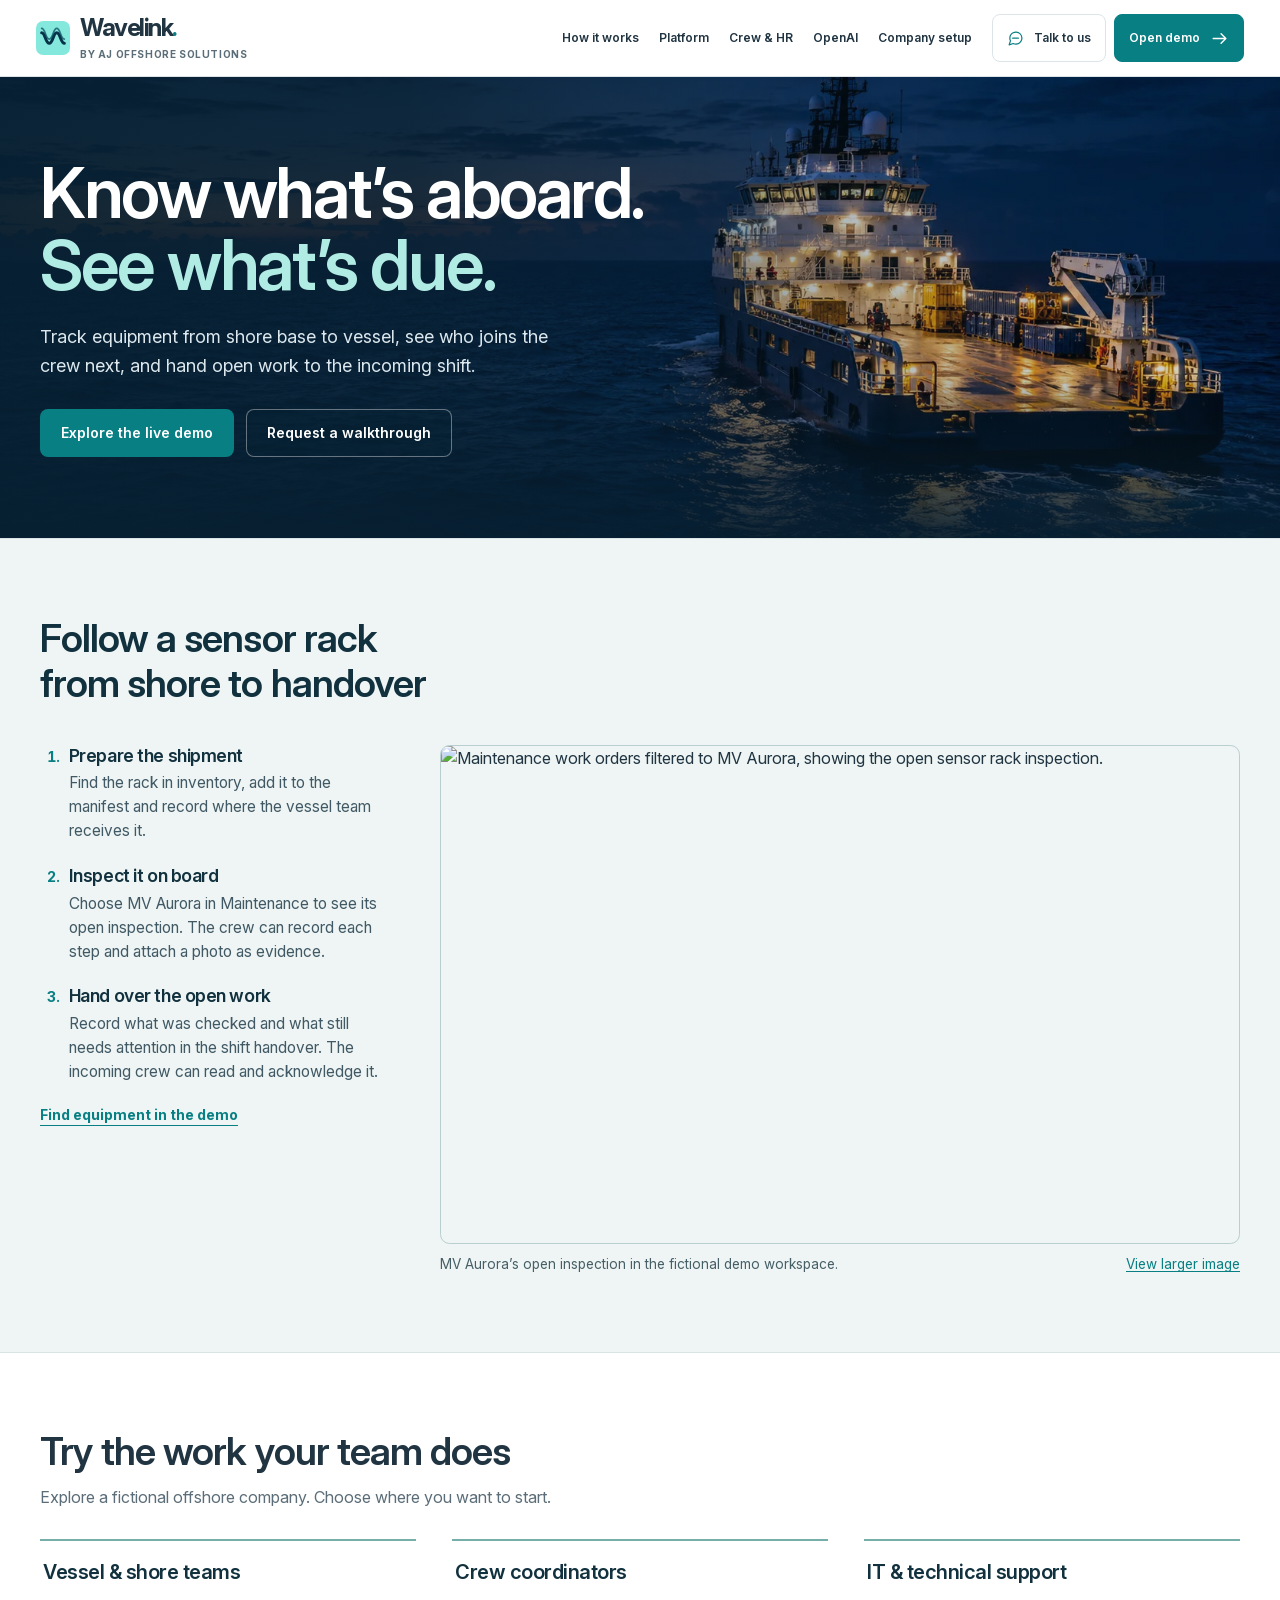
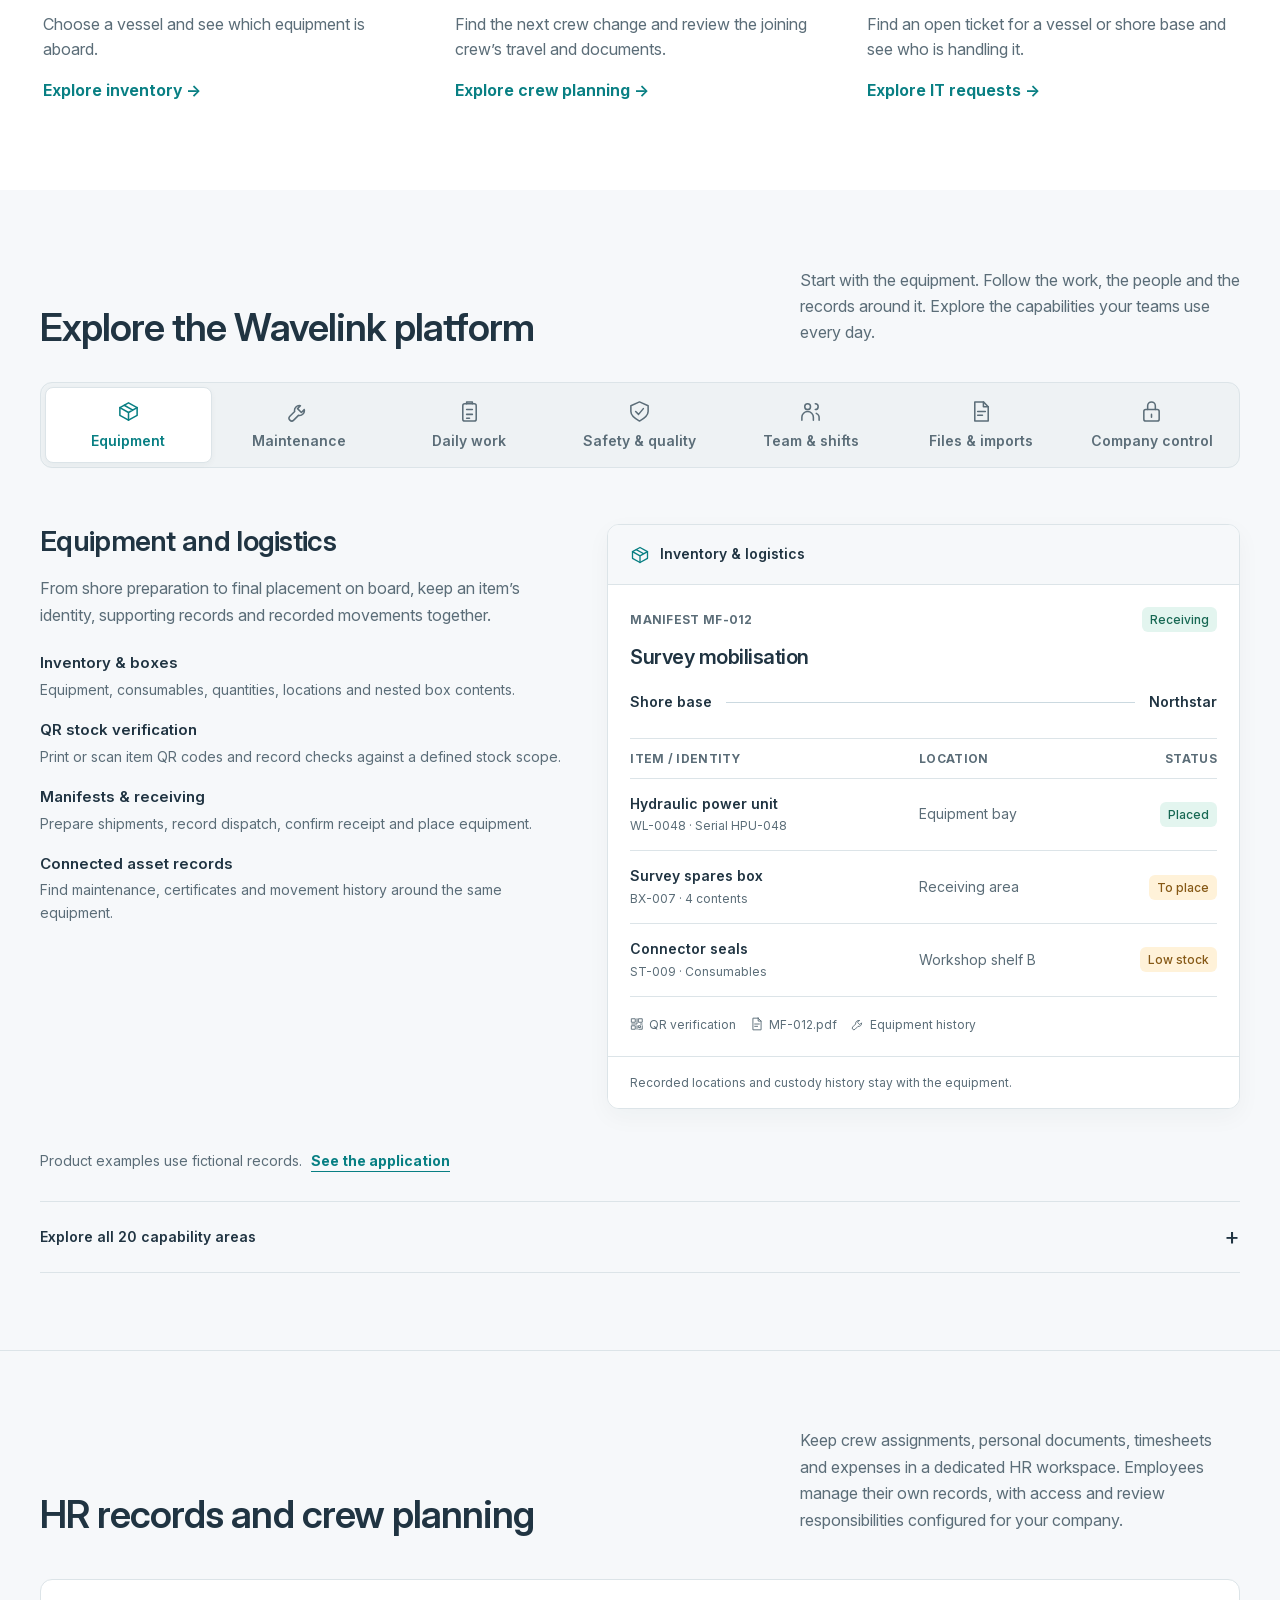
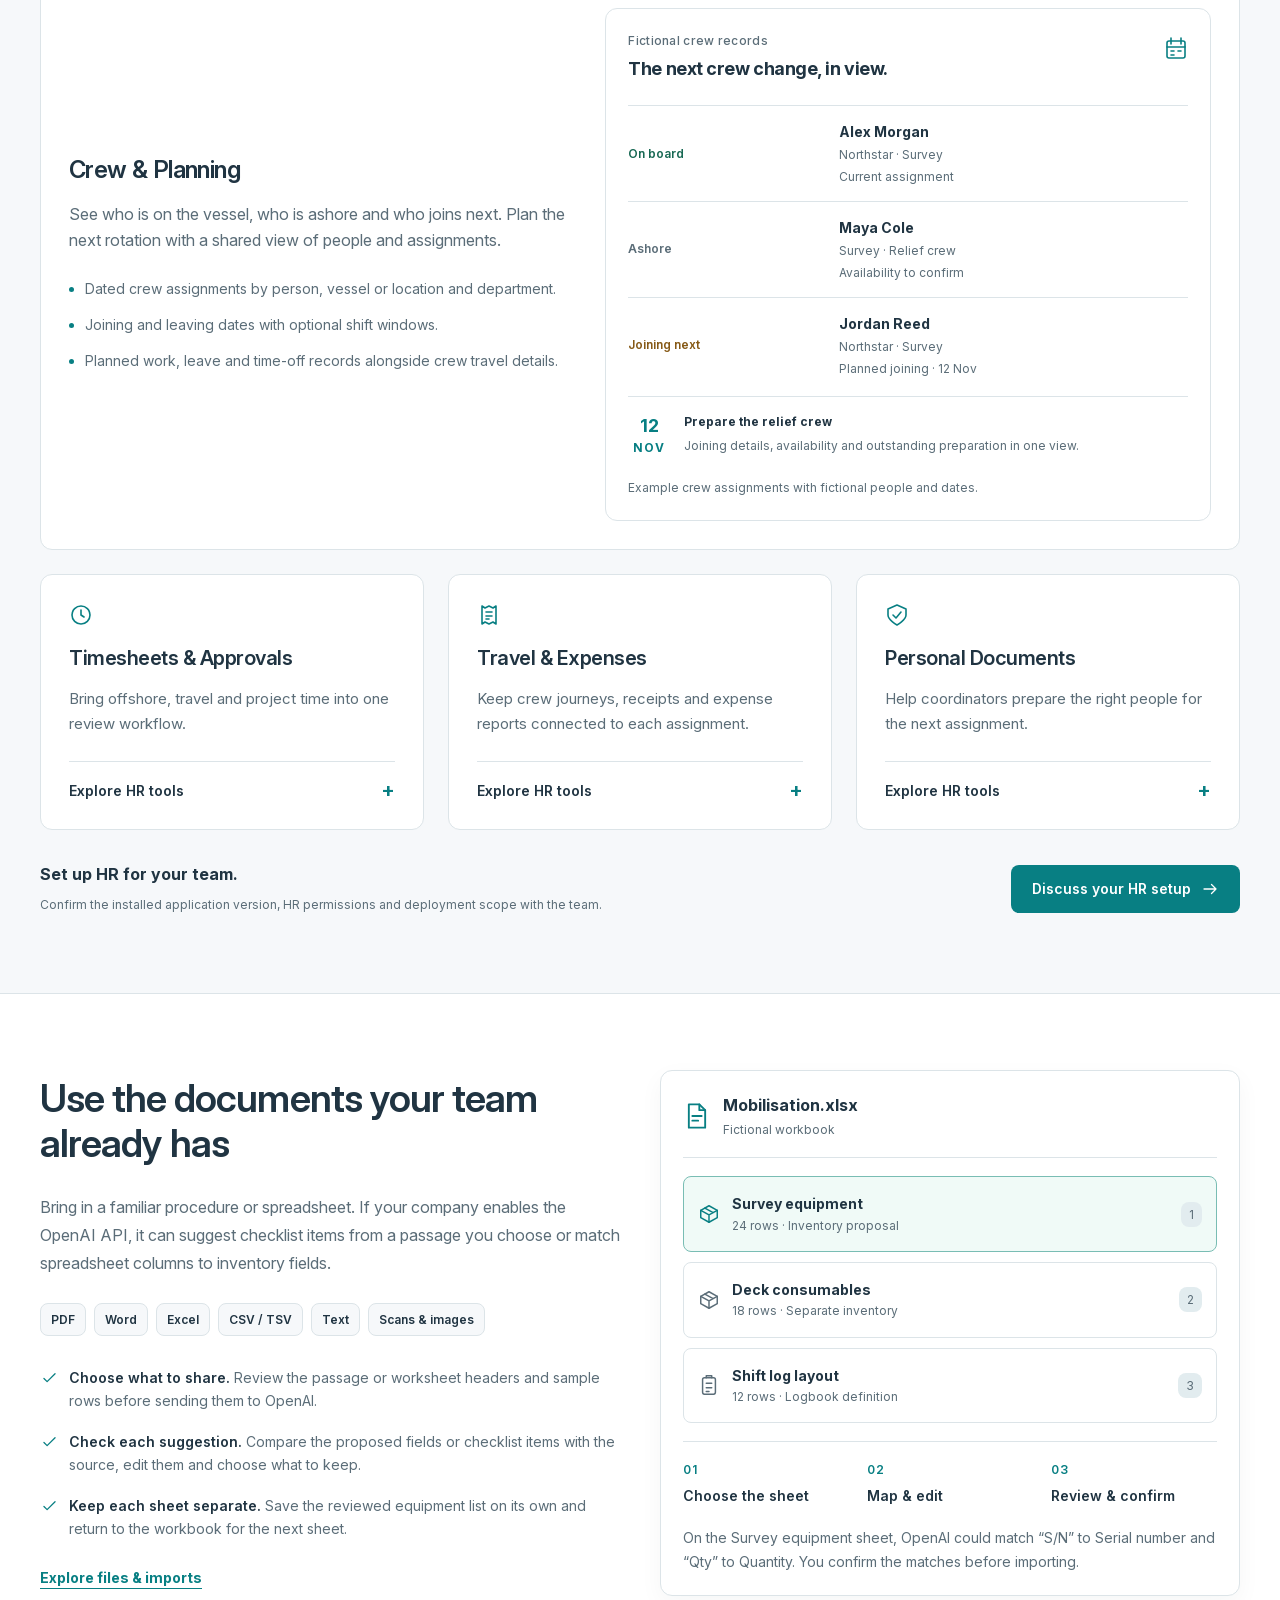
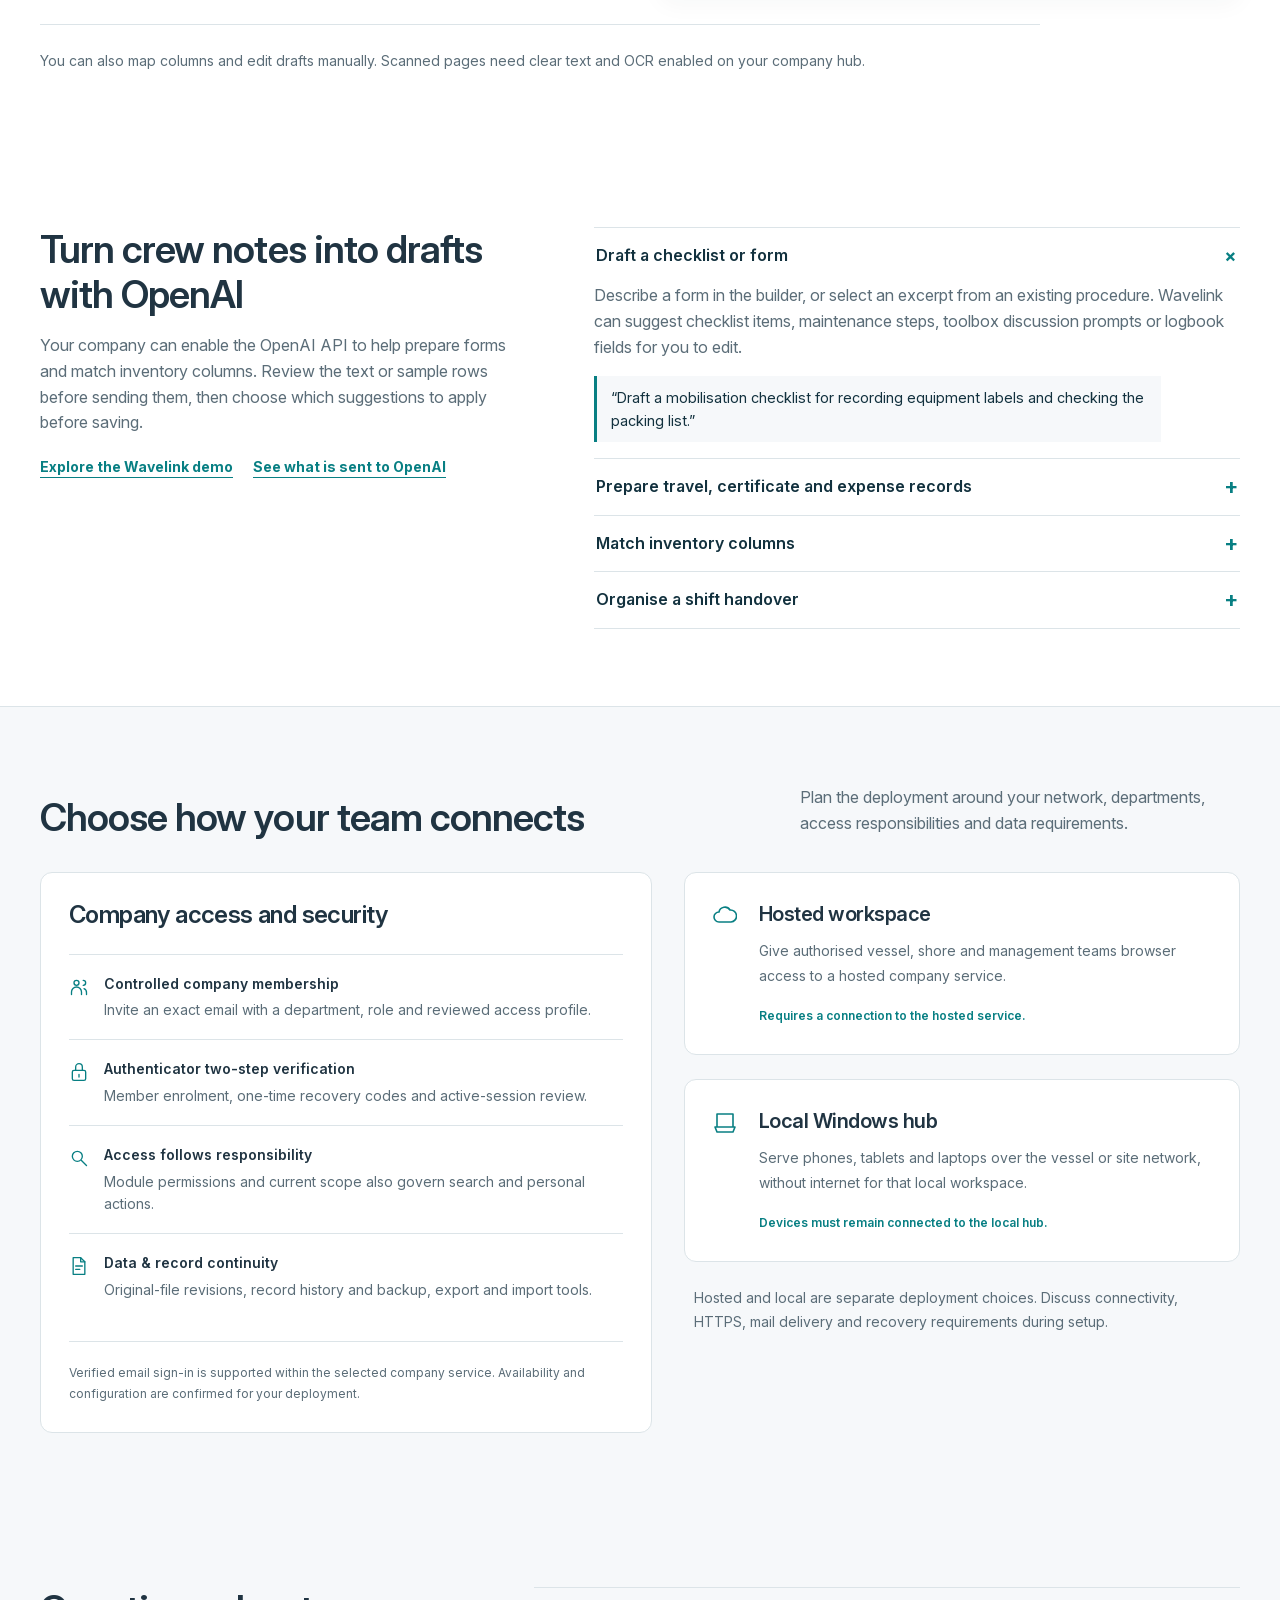
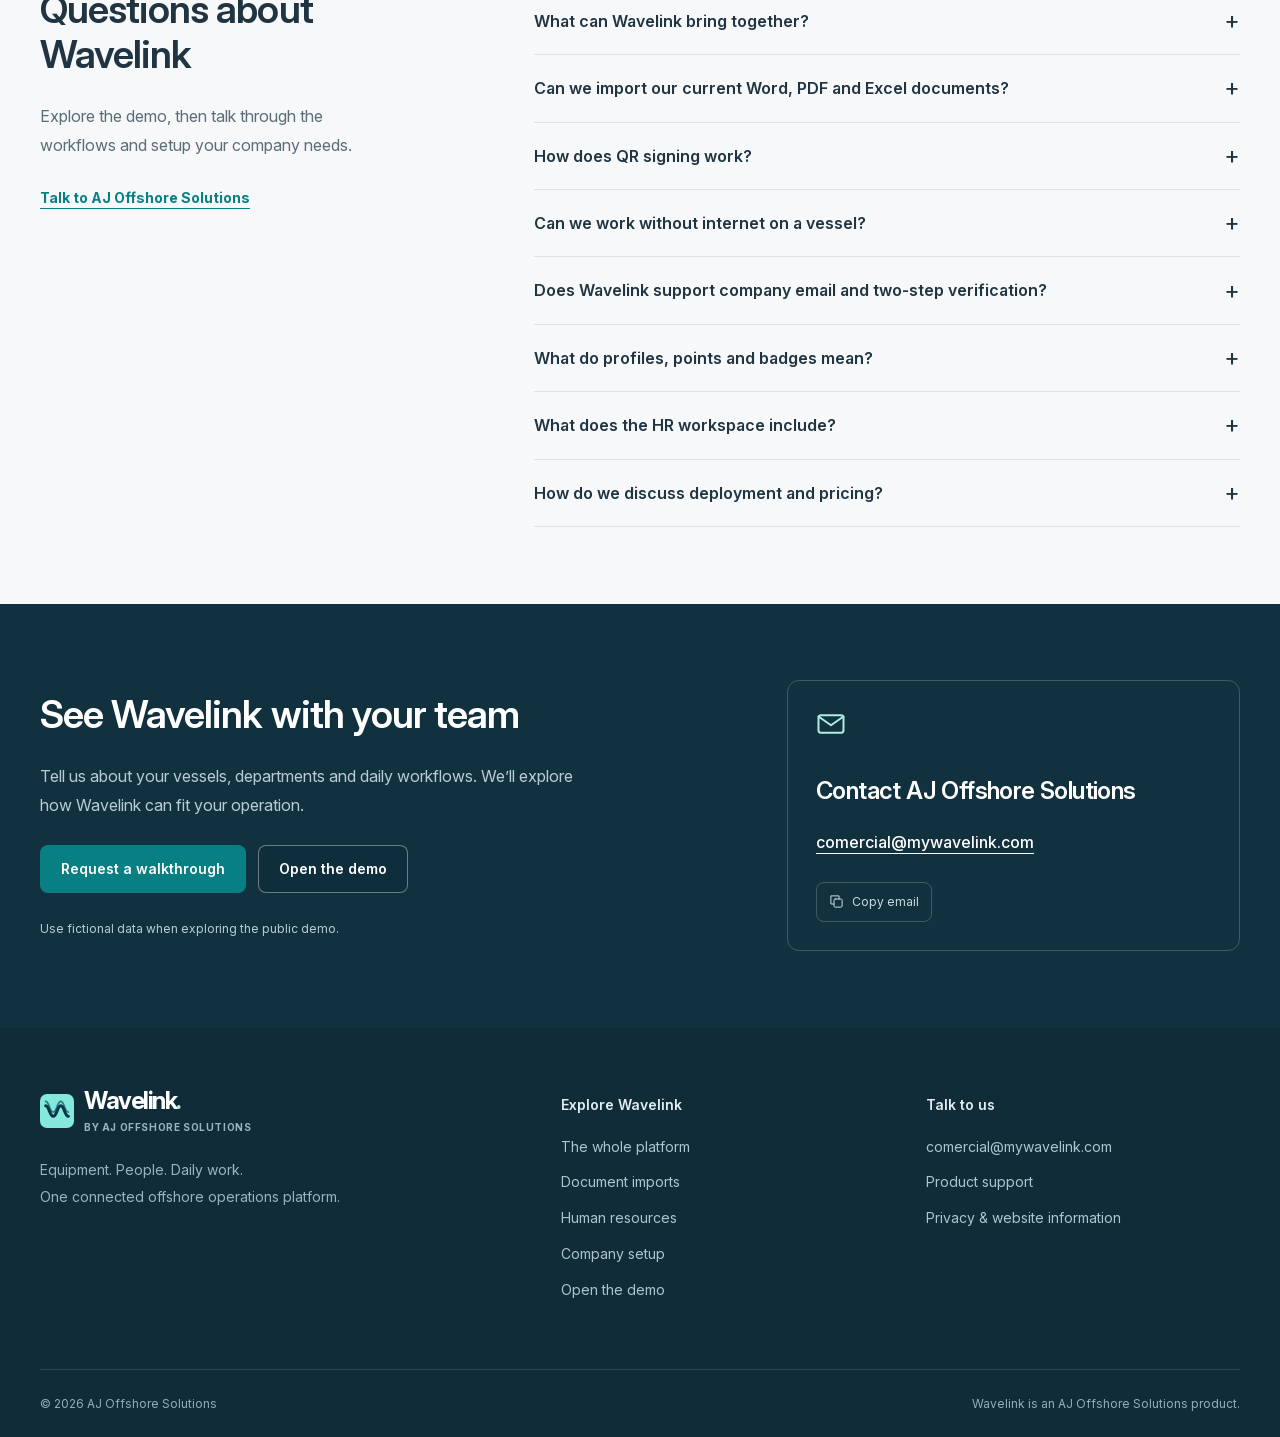
==== commit 5a51e2fe: "Present the offshore workflow and reviewed document imports" ====
--- a/site/index.html
+++ b/site/index.html
@@ -1,346 +1,355 @@
-<!doctype html>
-<html lang="en">
-<head>
-<meta charset="utf-8">
-<meta name="viewport" content="width=device-width,initial-scale=1">
-<meta name="description" content="Explore Wavelink for offshore operations, crew records and handovers, with optional OpenAI assistance for form drafts and inventory imports.">
-<meta name="theme-color" content="#12313e">
-<link rel="canonical" href="https://www.mywavelink.com/">
-<link rel="icon" type="image/svg+xml" href="assets/favicon.svg">
-<link rel="alternate icon" href="assets/favicon-32.png">
-<link rel="apple-touch-icon" href="assets/apple-touch-icon.png">
-<link rel="preload" href="assets/fonts/InterVariable.woff2" as="font" type="font/woff2" crossorigin>
-<link rel="stylesheet" href="styles.css?v=3.3.4">
-<script src="script.js?v=3.3.4" defer></script>
-<meta property="og:type" content="website">
-<meta property="og:title" content="Wavelink | Offshore operations, connected">
-<meta property="og:description" content="Explore Wavelink for offshore operations, crew records and handovers, with optional OpenAI assistance for form drafts and inventory imports.">
-<meta property="og:url" content="https://www.mywavelink.com/">
-<meta property="og:image" content="https://www.mywavelink.com/assets/wavelink-social.jpg?v=3.3.4">
-<meta property="og:image:alt" content="Wavelink: Every team. Every shift. One Wavelink.">
-<meta name="twitter:card" content="summary_large_image"><title>Wavelink | Offshore operations, connected</title></head>
-
-<body>
-<a class="skip-link" href="#main">Skip to content</a>
-
-<header class="site-header" id="top"><div class="container header-inner"><a class="brand" href="#top" aria-label="Wavelink home"><img src="assets/wavelink-mark.svg" alt="" width="40" height="40"><span><strong>Wavelink<span>.</span></strong><small>BY AJ OFFSHORE SOLUTIONS</small></span></a><button class="menu-toggle" aria-controls="main-navigation" aria-expanded="false" hidden type="button">Menu</button>
-<nav id="main-navigation" aria-label="Main navigation">
-<a class="nav-link" href="#platform">The platform</a>
-<a class="nav-link" href="#ai-assistance">OpenAI</a>
-<a class="nav-link" href="#imports">Document imports</a>
-<a class="nav-link" href="#packages">Human resources</a>
-<a class="nav-link" href="#company">Company setup</a>
-<a class="button nav-contact" href="#contact"><svg class="icon" viewBox="0 0 24 24" fill="none" stroke="currentColor" stroke-width="1.7" stroke-linecap="round" stroke-linejoin="round" aria-hidden="true"><path d="M21 11.5a8.4 8.4 0 0 1-.9 3.8 8.5 8.5 0 0 1-7.6 4.7 8.4 8.4 0 0 1-3.8-.9L3 21l1.9-5.7a8.4 8.4 0 0 1-.9-3.8 8.5 8.5 0 0 1 4.7-7.6 8.4 8.4 0 0 1 3.8-.9H13a8.5 8.5 0 0 1 8 8v.5Z"/><path d="M8 11.5h8"/></svg>Talk to us</a>
-<a class="button nav-demo" href="https://demo.mywavelink.com/" target="_blank" rel="noopener noreferrer">Open demo<svg class="icon" viewBox="0 0 24 24" fill="none" stroke="currentColor" stroke-width="1.8" stroke-linecap="round" stroke-linejoin="round" aria-hidden="true"><path d="M4 12h16m-6-6 6 6-6 6"/></svg><span class="sr-only"> (opens in a new tab)</span></a>
-</nav></div></header>
-
-
-<main id="main">
-
-<section class="hero" aria-labelledby="hero-title"><picture class="hero-image"><source media="(max-width: 740px)" srcset="assets/offshore-operations-small.webp"><img src="assets/offshore-operations.webp" width="1672" height="941" alt="" fetchpriority="high"></picture><div class="container hero-inner"><div class="hero-copy">
-
-<h1 id="hero-title">Offshore work.<br><em>One workspace.</em></h1>
-<p class="hero-lede">Bring equipment, maintenance, crew records and handovers together, from shore preparation to the next shift.</p><div class="hero-actions"><a class="button primary" href="https://demo.mywavelink.com/" target="_blank" rel="noopener noreferrer">Explore the demo<span class="sr-only"> (opens in a new tab)</span></a><a class="button hero-secondary" href="#ai-assistance">See OpenAI examples</a></div></div><div class="hero-bottom"><div><span>SHORE TO VESSEL</span><strong>Keep equipment and records connected.</strong></div><div><span>SHIFT TO SHIFT</span><strong>Carry the work and context forward.</strong></div><div><span>YOUR OPERATION</span><strong>Hosted access or a local hub.</strong></div></div></div></section>
-
-
-<section class="section ai-section" id="ai-assistance" aria-labelledby="ai-title">
-  <div class="container ai-layout">
-    <div class="ai-intro">
-      <h2 id="ai-title">Turn crew notes into drafts with OpenAI</h2>
-      <p>Your company can enable the OpenAI API to help prepare forms and match inventory columns. Review the text or sample rows before sending them, then choose which suggestions to apply before saving.</p>
-      <div class="ai-links">
-        <a class="inline-link" href="https://demo.mywavelink.com/" target="_blank" rel="noopener noreferrer">Explore the Wavelink demo<span class="sr-only"> (opens in a new tab)</span></a>
-        <a class="inline-link" href="privacy.html#openai">See what is sent to OpenAI</a>
-      </div>
-    </div>
-    <div class="ai-examples">
-      <details name="ai-examples" open>
-        <summary>Draft a checklist or form <span aria-hidden="true">+</span></summary>
-        <p>Describe a form in the builder, or select an excerpt from an existing procedure. Wavelink can suggest checklist items, maintenance steps, toolbox discussion prompts or logbook fields for you to edit.</p>
-        <blockquote>“Draft a mobilisation checklist for recording equipment labels and checking the packing list.”</blockquote>
-      </details>
-      <details name="ai-examples">
-        <summary>Prepare travel, certificate and expense records <span aria-hidden="true">+</span></summary>
-        <p>Choose text from a ticket, certificate or receipt. A ticket can suggest a route and departure time, a course certificate can suggest its issuer and printed expiry date, and a receipt can suggest the merchant, total and currency.</p>
-      </details>
-      <details name="ai-examples">
-        <summary>Match inventory columns <span aria-hidden="true">+</span></summary>
-        <p>Select a worksheet and inspect its headers and up to eight sample rows. OpenAI can suggest which columns contain serial numbers, part numbers or quantities. Confirm the matches before importing.</p>
-      </details>
-      <details name="ai-examples">
-        <summary>Organise a shift handover <span aria-hidden="true">+</span></summary>
-        <p>Review an excerpt from the outgoing shift’s notes. If the notes say a cable was inspected and a replacement is still due, Wavelink can suggest the inspection under completed work and the replacement under outstanding work.</p>
-      </details>
-    </div>
-  </div>
-</section>
-
-<section class="platform-section section" id="platform" aria-labelledby="platform-title"><div class="container"><div class="section-heading"><div>
-
-<h2 id="platform-title">Explore the Wavelink platform</h2></div>
-<p>Start with the equipment. Follow the work, the people and the records around it. Explore the capabilities your teams use every day.</p></div>
-<nav class="platform-tabs" aria-label="Explore Wavelink capabilities"><a class="platform-choice" id="tab-equipment" href="#panel-equipment" data-panel="equipment"><svg class="icon" viewBox="0 0 24 24" fill="none" stroke="currentColor" stroke-width="1.6" stroke-linecap="round" stroke-linejoin="round" aria-hidden="true"><path d="m12 3 9 5v8l-9 5-9-5V8l9-5Z"/><path d="m3 8 9 5 9-5M12 13v8M7.5 5.5l9 5"/></svg><span>Equipment</span></a><a class="platform-choice" id="tab-maintenance" href="#panel-maintenance" data-panel="maintenance"><svg class="icon" viewBox="0 0 24 24" fill="none" stroke="currentColor" stroke-width="1.6" stroke-linecap="round" stroke-linejoin="round" aria-hidden="true"><path d="M14 6a5 5 0 0 0-6 6l-5 5a2.8 2.8 0 0 0 4 4l5-5a5 5 0 0 0 6-6l-3 3-4-4 3-3Z"/></svg><span>Maintenance</span></a><a class="platform-choice" id="tab-operations" href="#panel-operations" data-panel="operations"><svg class="icon" viewBox="0 0 24 24" fill="none" stroke="currentColor" stroke-width="1.6" stroke-linecap="round" stroke-linejoin="round" aria-hidden="true"><rect x="5" y="4" width="14" height="18" rx="2"/><path d="M9 4V2h6v2M9 10h6M9 15h6M9 19h3"/></svg><span>Daily work</span></a><a class="platform-choice" id="tab-safety" href="#panel-safety" data-panel="safety"><svg class="icon" viewBox="0 0 24 24" fill="none" stroke="currentColor" stroke-width="1.6" stroke-linecap="round" stroke-linejoin="round" aria-hidden="true"><path d="m12 2 9 4v6c0 5-9 10-9 10S3 17 3 12V6l9-4Z"/><path d="m8 12 3 3 5-6"/></svg><span>Safety & quality</span></a><a class="platform-choice" id="tab-people" href="#panel-people" data-panel="people"><svg class="icon" viewBox="0 0 24 24" fill="none" stroke="currentColor" stroke-width="1.6" stroke-linecap="round" stroke-linejoin="round" aria-hidden="true"><circle cx="9" cy="7" r="3"/><path d="M3 21v-3a6 6 0 0 1 12 0v3M17 4a3 3 0 0 1 0 6M18 14a5 5 0 0 1 3 5v2"/></svg><span>Team & shifts</span></a><a class="platform-choice" id="tab-documents" href="#panel-documents" data-panel="documents"><svg class="icon" viewBox="0 0 24 24" fill="none" stroke="currentColor" stroke-width="1.6" stroke-linecap="round" stroke-linejoin="round" aria-hidden="true"><path d="M14 2H5v20h14V7l-5-5Z"/><path d="M14 2v5h5M8 12h8M8 16h5"/></svg><span>Files & imports</span></a><a class="platform-choice" id="tab-control" href="#panel-control" data-panel="control"><svg class="icon" viewBox="0 0 24 24" fill="none" stroke="currentColor" stroke-width="1.6" stroke-linecap="round" stroke-linejoin="round" aria-hidden="true"><rect x="4" y="10" width="16" height="12" rx="2"/><path d="M8 10V6a4 4 0 0 1 8 0v4M12 15v3"/></svg><span>Company control</span></a></nav><div class="platform-panels">
-<section class="platform-panel" id="panel-equipment" aria-labelledby="title-equipment"><div class="panel-copy">
-
-<h3 id="title-equipment">Equipment and logistics</h3>
-<p>From shore preparation to final placement on board, keep an item’s identity, supporting records and recorded movements together.</p>
-<ul class="feature-list">
-<li><strong>Inventory & boxes</strong><span>Equipment, consumables, quantities, locations and nested box contents.</span></li>
-<li><strong>QR stock verification</strong><span>Print or scan item QR codes and record checks against a defined stock scope.</span></li>
-<li><strong>Manifests & receiving</strong><span>Prepare shipments, record dispatch, confirm receipt and place equipment.</span></li>
-<li><strong>Connected asset records</strong><span>Find maintenance, certificates and movement history around the same equipment.</span></li></ul></div><div class="product-preview"><div class="preview-chrome"><span><svg class="icon" viewBox="0 0 24 24" fill="none" stroke="currentColor" stroke-width="1.6" stroke-linecap="round" stroke-linejoin="round" aria-hidden="true"><path d="m12 3 9 5v8l-9 5-9-5V8l9-5Z"/><path d="m3 8 9 5 9-5M12 13v8M7.5 5.5l9 5"/></svg>Inventory & logistics</span></div><div class="record-body"><div class="record-topline"><span>MANIFEST MF-012</span><span class="status teal">Receiving</span></div>
-<h4>Survey mobilisation</h4><div class="route-line"><span>Shore base</span><span class="route-rule"></span><span>Northstar</span></div><div class="record-table"><div class="record-row table-label"><div>ITEM / IDENTITY</div><div>LOCATION</div><div>STATUS</div></div><div class="record-row"><div><strong>Hydraulic power unit</strong><small>WL-0048 · Serial HPU-048</small></div><div>Equipment bay</div><div><span class="status teal">Placed</span></div></div><div class="record-row"><div><strong>Survey spares box</strong><small>BX-007 · 4 contents</small></div><div>Receiving area</div><div><span class="status amber">To place</span></div></div><div class="record-row"><div><strong>Connector seals</strong><small>ST-009 · Consumables</small></div><div>Workshop shelf B</div><div><span class="status amber">Low stock</span></div></div></div><div class="record-tags"><span><svg class="icon" viewBox="0 0 24 24" fill="none" stroke="currentColor" stroke-width="1.6" stroke-linecap="round" stroke-linejoin="round" aria-hidden="true"><path d="M3 3h6v6H3zM15 3h6v6h-6zM3 15h6v6H3zM15 15h3v3h-3zM21 15v6h-6M12 3v9H3M12 15v6M18 12h3"/></svg> QR verification</span><span><svg class="icon" viewBox="0 0 24 24" fill="none" stroke="currentColor" stroke-width="1.6" stroke-linecap="round" stroke-linejoin="round" aria-hidden="true"><path d="M14 2H5v20h14V7l-5-5Z"/><path d="M14 2v5h5M8 12h8M8 16h5"/></svg> MF-012.pdf</span><span><svg class="icon" viewBox="0 0 24 24" fill="none" stroke="currentColor" stroke-width="1.6" stroke-linecap="round" stroke-linejoin="round" aria-hidden="true"><path d="M14 6a5 5 0 0 0-6 6l-5 5a2.8 2.8 0 0 0 4 4l5-5a5 5 0 0 0 6-6l-3 3-4-4 3-3Z"/></svg> Equipment history</span></div></div>
-<p class="preview-foot">Recorded locations and custody history stay with the equipment.</p></div></section>
-
-<section class="platform-panel" id="panel-maintenance" aria-labelledby="title-maintenance"><div class="panel-copy">
-
-<h3 id="title-maintenance">Maintenance and certificates</h3>
-<p>Bring planned work, supporting evidence, certificate dates and fault follow-up into the equipment’s operational context.</p>
-<ul class="feature-list">
-<li><strong>Maintenance cycles & work orders</strong><span>Plan recurring work, assign responsibilities and record the work and evidence.</span></li>
-<li><strong>Certificate register</strong><span>Browse certificate files, equipment links and expiry information.</span></li>
-<li><strong>Fault reports</strong><span>Report an issue, assign follow-up, record progress and request closure.</span></li>
-<li><strong>Review & traceability</strong><span>Keep recorded workers, reviews and supporting files with the work.</span></li></ul></div><div class="product-preview"><div class="preview-chrome"><span><svg class="icon" viewBox="0 0 24 24" fill="none" stroke="currentColor" stroke-width="1.6" stroke-linecap="round" stroke-linejoin="round" aria-hidden="true"><path d="M14 6a5 5 0 0 0-6 6l-5 5a2.8 2.8 0 0 0 4 4l5-5a5 5 0 0 0 6-6l-3 3-4-4 3-3Z"/></svg>Equipment readiness</span></div><div class="record-body"><div class="record-topline"><span>EQUIPMENT WL-0048</span><span class="status amber">Review due</span></div>
-<h4>Hydraulic power unit</h4><div class="detail-record"><div class="detail-icon"><svg class="icon" viewBox="0 0 24 24" fill="none" stroke="currentColor" stroke-width="1.6" stroke-linecap="round" stroke-linejoin="round" aria-hidden="true"><path d="M14 6a5 5 0 0 0-6 6l-5 5a2.8 2.8 0 0 0 4 4l5-5a5 5 0 0 0 6-6l-3 3-4-4 3-3Z"/></svg></div><div><strong>Recurring inspection</strong>
-<p>Work order MR-028 · Assigned to Alex</p></div><span class="status ">Scheduled</span></div><div class="detail-record"><div class="detail-icon"><svg class="icon" viewBox="0 0 24 24" fill="none" stroke="currentColor" stroke-width="1.6" stroke-linecap="round" stroke-linejoin="round" aria-hidden="true"><path d="M14 2H5v20h14V7l-5-5Z"/><path d="M14 2v5h5M8 12h8M8 16h5"/></svg></div><div><strong>Certificate file</strong>
-<p>Equipment link and expiry date</p></div><span class="status amber">To review</span></div><div class="detail-record"><div class="detail-icon"><svg class="icon" viewBox="0 0 24 24" fill="none" stroke="currentColor" stroke-width="1.6" stroke-linecap="round" stroke-linejoin="round" aria-hidden="true"><rect x="5" y="4" width="14" height="18" rx="2"/><path d="M9 4V2h6v2M9 10h6M9 15h6M9 19h3"/></svg></div><div><strong>Fault FR-006</strong>
-<p>Progress recorded · Closure requested</p></div><span class="status teal">In review</span></div><div class="record-note">Work records, files and follow-up in one equipment context.</div></div>
-<p class="preview-foot">A clear record supports the team’s readiness review.</p></div></section>
-
-<section class="platform-panel" id="panel-operations" aria-labelledby="title-operations"><div class="panel-copy">
-
-<h3 id="title-operations">Daily operations</h3>
-<p>Make responsibilities clear, capture the details of the operation and keep vessels, bases and important dates in view.</p>
-<ul class="feature-list">
-<li><strong>General tasks</strong><span>Assign operational work, attach relevant checks and follow completion and review.</span></li>
-<li><strong>Configurable logbooks</strong><span>Build structured logs, including multiple tabs and the fields your team needs.</span></li>
-<li><strong>Fleet & sites</strong><span>Work with vessels, bases, manifests, receiving and connected equipment records.</span></li>
-<li><strong>Calendar & planning</strong><span>Keep operational dates, work and department responsibilities in context.</span></li></ul></div><div class="product-preview"><div class="preview-chrome"><span><svg class="icon" viewBox="0 0 24 24" fill="none" stroke="currentColor" stroke-width="1.6" stroke-linecap="round" stroke-linejoin="round" aria-hidden="true"><rect x="5" y="4" width="14" height="18" rx="2"/><path d="M9 4V2h6v2M9 10h6M9 15h6M9 19h3"/></svg>Daily operations</span></div><div class="record-body"><div class="record-topline"><span>VESSEL LOG / NORTHSTAR</span><span class="status teal">Current shift</span></div>
-<h4>The detail behind the day</h4><div class="record-table log-table"><div class="record-row table-label"><div>TIME</div><div>ACTIVITY</div><div>AUTHOR</div></div><div class="record-row"><div>06:00</div><div><strong>Shift briefing</strong><small>Survey + Deck</small></div><div>Alex</div></div><div class="record-row"><div>08:15</div><div><strong>Equipment received</strong><small>Manifest MF-012</small></div><div>Maya</div></div><div class="record-row"><div>17:30</div><div><strong>Handover prepared</strong><small>Survey department</small></div><div>Alex</div></div></div><div class="mini-pair"><div><svg class="icon" viewBox="0 0 24 24" fill="none" stroke="currentColor" stroke-width="1.6" stroke-linecap="round" stroke-linejoin="round" aria-hidden="true"><rect x="5" y="4" width="14" height="18" rx="2"/><path d="M9 4V2h6v2M9 10h6M9 15h6M9 19h3"/></svg><strong>Assigned tasks</strong><small>Inspection · Stock check</small></div><div><svg class="icon" viewBox="0 0 24 24" fill="none" stroke="currentColor" stroke-width="1.6" stroke-linecap="round" stroke-linejoin="round" aria-hidden="true"><rect x="3" y="5" width="18" height="17" rx="2"/><path d="M7 2v6M17 2v6M3 11h18M7 15h3M14 15h3M7 19h3"/></svg><strong>Project calendar</strong><small>Dates and responsibilities</small></div></div></div>
-<p class="preview-foot">Named authors and structured records carry the day’s context forward.</p></div></section>
-
-<section class="platform-panel" id="panel-safety" aria-labelledby="title-safety"><div class="panel-copy">
-
-<h3 id="title-safety">Safety and briefings</h3>
-<p>Bring checks, briefings, participation and follow-up into the same workspace as the daily job.</p>
-<ul class="feature-list">
-<li><strong>Checklist builders</strong><span>Create reusable checks with sections, stages, evidence and review responsibilities.</span></li>
-<li><strong>Toolbox talks</strong><span>Use structured briefing forms, understanding questions and multiple participants.</span></li>
-<li><strong>QR document signing</strong><span>Invite people to an exact toolbox talk or published handover, with controlled guest access.</span></li>
-<li><strong>HSE / QSHE</strong><span>Record safety and quality issues, assign follow-up and review requested closure.</span></li></ul></div><div class="product-preview"><div class="preview-chrome"><span><svg class="icon" viewBox="0 0 24 24" fill="none" stroke="currentColor" stroke-width="1.6" stroke-linecap="round" stroke-linejoin="round" aria-hidden="true"><path d="m12 2 9 4v6c0 5-9 10-9 10S3 17 3 12V6l9-4Z"/><path d="m8 12 3 3 5-6"/></svg>Pre-operation briefing</span></div><div class="record-body"><div class="record-topline"><span>TOOLBOX TALK TT-019</span><span class="status teal">Acknowledgements</span></div>
-<h4>Pre-operation briefing</h4><div class="check-line"><svg class="icon" viewBox="0 0 24 24" fill="none" stroke="currentColor" stroke-width="1.6" stroke-linecap="round" stroke-linejoin="round" aria-hidden="true"><path d="m5 12 4 4L19 6"/></svg><div><strong>Topics discussed</strong><small>Launch preparation and deck coordination</small></div></div><div class="check-line"><svg class="icon" viewBox="0 0 24 24" fill="none" stroke="currentColor" stroke-width="1.6" stroke-linecap="round" stroke-linejoin="round" aria-hidden="true"><path d="m5 12 4 4L19 6"/></svg><div><strong>Understanding reviewed</strong><small>Questions and declaration recorded</small></div></div><div class="participant-list"><div><span class="avatar">AM</span><div><strong>Alex Morgan</strong><small>Named member</small></div><span class="status teal">Signed</span></div><div><span class="avatar">MC</span><div><strong>Maya Cole</strong><small>Named member</small></div><span class="status teal">Signed</span></div></div><div class="record-tags"><span><svg class="icon" viewBox="0 0 24 24" fill="none" stroke="currentColor" stroke-width="1.6" stroke-linecap="round" stroke-linejoin="round" aria-hidden="true"><path d="M3 3h6v6H3zM15 3h6v6h-6zM3 15h6v6H3zM15 15h3v3h-3zM21 15v6h-6M12 3v9H3M12 15v6M18 12h3"/></svg> Document-specific invitation</span><span><svg class="icon" viewBox="0 0 24 24" fill="none" stroke="currentColor" stroke-width="1.6" stroke-linecap="round" stroke-linejoin="round" aria-hidden="true"><path d="M14 2H5v20h14V7l-5-5Z"/><path d="M14 2v5h5M8 12h8M8 16h5"/></svg> Signature evidence</span></div></div>
-<p class="preview-foot">Signatures belong to the wording and revision that each person acknowledged.</p></div></section>
-
-<section class="platform-panel" id="panel-people" aria-labelledby="title-people"><div class="panel-copy">
-
-<h3 id="title-people">Handovers and team</h3>
-<p>Keep department handovers, assigned work and the people behind it connected—across daily shifts and hitch changes.</p>
-<ul class="feature-list">
-<li><strong>Daily & hitch handovers</strong><span>Use configured shifts, continue saved drafts and publish for acknowledgement.</span></li>
-<li><strong>My actions & global search</strong><span>Find authorised records and see your current assignments, reviews and attention items.</span></li>
-<li><strong>Profiles, Team & badges</strong><span>Show member profiles and visible contribution recognition within the company.</span></li>
-<li><strong>Optional email alerts</strong><span>Opt in to selected categories and quiet hours on a configured company service.</span></li></ul></div><div class="product-preview"><div class="preview-chrome"><span><svg class="icon" viewBox="0 0 24 24" fill="none" stroke="currentColor" stroke-width="1.6" stroke-linecap="round" stroke-linejoin="round" aria-hidden="true"><circle cx="9" cy="7" r="3"/><path d="M3 21v-3a6 6 0 0 1 12 0v3M17 4a3 3 0 0 1 0 6M18 14a5 5 0 0 1 3 5v2"/></svg>Shift continuity</span></div><div class="record-body"><div class="record-topline"><span>DAILY HANDOVER / SURVEY</span><span class="status teal">Published</span></div>
-<h4>Ready for the next shift</h4><div class="shift-pair"><div><small>OUTGOING</small><strong>Day shift · Alex</strong><span>06:00–18:00</span></div><div><small>INCOMING</small><strong>Night shift · Jamie</strong><span>18:00–06:00</span></div></div><div class="handover-note"><strong>Carry forward</strong>
-<p>Survey spares received. Final placement of BX-007 remains open for the next shift.</p></div><div class="detail-record"><span class="avatar">JB</span><div><strong>Jamie Brooks</strong>
-<p>Incoming shift acknowledgement</p></div><span class="status teal">Recorded</span></div><div class="record-tags"><span><svg class="icon" viewBox="0 0 24 24" fill="none" stroke="currentColor" stroke-width="1.6" stroke-linecap="round" stroke-linejoin="round" aria-hidden="true"><rect x="5" y="4" width="14" height="18" rx="2"/><path d="M9 4V2h6v2M9 10h6M9 15h6M9 19h3"/></svg> Assigned work</span><span><svg class="icon" viewBox="0 0 24 24" fill="none" stroke="currentColor" stroke-width="1.6" stroke-linecap="round" stroke-linejoin="round" aria-hidden="true"><path d="M5 17h14l-2-3V9a5 5 0 0 0-10 0v5l-2 3ZM10 21h4M12 2v2"/></svg> My actions</span></div></div>
-<p class="preview-foot">Contribution badges recognise participation; they do not grant operational authority.</p></div></section>
-
-<section class="platform-panel" id="panel-documents" aria-labelledby="title-documents"><div class="panel-copy">
-
-<h3 id="title-documents">Files and document imports</h3>
-<p>Turn supported documents into editable proposals for inventory lists, checks, toolbox forms and logbook layouts.</p>
-<ul class="feature-list">
-<li><strong>Document imports</strong><span>Read PDF, Word, Excel, CSV, text and supported scans, then review the proposal.</span></li>
-<li><strong>Excel worksheet recognition</strong><span>Identify visible sheets separately and select the one you want to import.</span></li>
-<li><strong>Original Files</strong><span>Organise uploaded originals in folders with revision history and usage links.</span></li>
-<li><strong>Source-linked records</strong><span>Link an exact original-file revision to supported checklist and maintenance templates.</span></li></ul></div><div class="product-preview"><div class="preview-chrome"><span><svg class="icon" viewBox="0 0 24 24" fill="none" stroke="currentColor" stroke-width="1.6" stroke-linecap="round" stroke-linejoin="round" aria-hidden="true"><path d="M14 2H5v20h14V7l-5-5Z"/><path d="M14 2v5h5M8 12h8M8 16h5"/></svg>Document import review</span></div><div class="record-body"><div class="record-topline"><span>IMPORT A DOCUMENT</span><span class="status amber">Review proposal</span></div>
-<h4>Mobilisation.xlsx</h4>
-<p class="record-intro">Visible worksheets are recognised separately.</p><div class="sheet-row selected"><svg class="icon" viewBox="0 0 24 24" fill="none" stroke="currentColor" stroke-width="1.6" stroke-linecap="round" stroke-linejoin="round" aria-hidden="true"><path d="m12 3 9 5v8l-9 5-9-5V8l9-5Z"/><path d="m3 8 9 5 9-5M12 13v8M7.5 5.5l9 5"/></svg><div><strong>Survey equipment</strong><small>24 source rows · Inventory</small></div><span>Selected</span></div><div class="sheet-row"><svg class="icon" viewBox="0 0 24 24" fill="none" stroke="currentColor" stroke-width="1.6" stroke-linecap="round" stroke-linejoin="round" aria-hidden="true"><path d="m12 3 9 5v8l-9 5-9-5V8l9-5Z"/><path d="m3 8 9 5 9-5M12 13v8M7.5 5.5l9 5"/></svg><div><strong>Deck consumables</strong><small>18 source rows · Inventory</small></div><span>Separate sheet</span></div><div class="sheet-row"><svg class="icon" viewBox="0 0 24 24" fill="none" stroke="currentColor" stroke-width="1.6" stroke-linecap="round" stroke-linejoin="round" aria-hidden="true"><rect x="5" y="4" width="14" height="18" rx="2"/><path d="M9 4V2h6v2M9 10h6M9 15h6M9 19h3"/></svg><div><strong>Shift log layout</strong><small>12 source rows · Logbook</small></div><span>Separate sheet</span></div><div class="record-note">Choose one sheet, map columns, edit and confirm the result.</div></div>
-<p class="preview-foot">Review wording, fields and quantities before saving a separate draft or list.</p></div></section>
-
-<section class="platform-panel" id="panel-control" aria-labelledby="title-control"><div class="panel-copy">
-
-<h3 id="title-control">Company access and controls</h3>
-<p>Give people a company workspace with named accounts, clear departments and access matched to their responsibilities.</p>
-<ul class="feature-list">
-<li><strong>Invitations & access profiles</strong><span>Invite an exact mailbox with a department, job role and reviewed permissions.</span></li>
-<li><strong>Company sign-in</strong><span>Use a User ID or the exact verified membership email in the selected company service.</span></li>
-<li><strong>Two-step verification & sessions</strong><span>Enrol an authenticator, keep recovery codes and review or revoke your own sessions.</span></li>
-<li><strong>Backup, export & import</strong><span>Use project data tools and select supported records for transfer or backup.</span></li></ul></div><div class="product-preview"><div class="preview-chrome"><span><svg class="icon" viewBox="0 0 24 24" fill="none" stroke="currentColor" stroke-width="1.6" stroke-linecap="round" stroke-linejoin="round" aria-hidden="true"><rect x="4" y="10" width="16" height="12" rx="2"/><path d="M8 10V6a4 4 0 0 1 8 0v4M12 15v3"/></svg>Company access</span></div><div class="record-body"><div class="record-topline"><span>INVITATION & ACCESS</span><span class="status teal">Reviewed scope</span></div>
-<h4>The right access for the role</h4><div class="access-fields"><div><small>COMPANY</small><strong>Aster Marine</strong></div><div><small>DEPARTMENT</small><strong>Survey</strong></div><div><small>JOB ROLE</small><strong>Survey Tech</strong></div><div><small>ACCESS PROFILE</small><strong>Reviewed permissions</strong></div></div><div class="check-line"><svg class="icon" viewBox="0 0 24 24" fill="none" stroke="currentColor" stroke-width="1.6" stroke-linecap="round" stroke-linejoin="round" aria-hidden="true"><path d="m5 12 4 4L19 6"/></svg><div><strong>Exact mailbox verification</strong><small>Membership in the selected company</small></div></div><div class="check-line"><svg class="icon" viewBox="0 0 24 24" fill="none" stroke="currentColor" stroke-width="1.6" stroke-linecap="round" stroke-linejoin="round" aria-hidden="true"><rect x="4" y="10" width="16" height="12" rx="2"/><path d="M8 10V6a4 4 0 0 1 8 0v4M12 15v3"/></svg><div><strong>Account & security</strong><small>Authenticator · Recovery codes · Sessions</small></div></div><div class="record-note">A job title or contribution badge does not grant additional access.</div></div>
-<p class="preview-foot">Security controls are configured in the application and commissioned for each deployment.</p></div></section>
-</div>
-<p class="illustration-note">Product examples use fictional records. <a class="inline-link" href="https://demo.mywavelink.com/" target="_blank" rel="noopener noreferrer">See the application<span class="sr-only"> (opens in a new tab)</span></a></p>
-<details class="capability-directory">
-<summary>Explore all 18 capability areas<span aria-hidden="true">+</span></summary><div class="capability-grid"><a href="#panel-equipment" data-show-panel="equipment" class="capability"><svg class="icon" viewBox="0 0 24 24" fill="none" stroke="currentColor" stroke-width="1.6" stroke-linecap="round" stroke-linejoin="round" aria-hidden="true"><path d="m12 3 9 5v8l-9 5-9-5V8l9-5Z"/><path d="m3 8 9 5 9-5M12 13v8M7.5 5.5l9 5"/></svg><span><strong>Inventory & assets</strong><small>Equipment, consumables, locations, quantities and movement history.</small></span></a><a href="#panel-equipment" data-show-panel="equipment" class="capability"><svg class="icon" viewBox="0 0 24 24" fill="none" stroke="currentColor" stroke-width="1.6" stroke-linecap="round" stroke-linejoin="round" aria-hidden="true"><path d="M3 3h6v6H3zM15 3h6v6h-6zM3 15h6v6H3zM15 15h3v3h-3zM21 15v6h-6M12 3v9H3M12 15v6M18 12h3"/></svg><span><strong>Boxes & stock verification</strong><small>Nested contents, QR identification and reviewed stock checks.</small></span></a><a href="#panel-equipment" data-show-panel="equipment" class="capability"><svg class="icon" viewBox="0 0 24 24" fill="none" stroke="currentColor" stroke-width="1.6" stroke-linecap="round" stroke-linejoin="round" aria-hidden="true"><path d="M5 11V6h14v5M9 6V3h6v3M2 12l10-4 10 4-3 7H5l-3-7ZM12 8v10M2 22c2-2 4 2 6 0s4 2 6 0 4 2 8 0"/></svg><span><strong>Manifests & receiving</strong><small>Shipment preparation, transit, receipt and final placement.</small></span></a><a href="#panel-maintenance" data-show-panel="maintenance" class="capability"><svg class="icon" viewBox="0 0 24 24" fill="none" stroke="currentColor" stroke-width="1.6" stroke-linecap="round" stroke-linejoin="round" aria-hidden="true"><path d="M14 6a5 5 0 0 0-6 6l-5 5a2.8 2.8 0 0 0 4 4l5-5a5 5 0 0 0 6-6l-3 3-4-4 3-3Z"/></svg><span><strong>Maintenance</strong><small>Recurring cycles, assigned work orders and completion evidence.</small></span></a><a href="#panel-maintenance" data-show-panel="maintenance" class="capability"><svg class="icon" viewBox="0 0 24 24" fill="none" stroke="currentColor" stroke-width="1.6" stroke-linecap="round" stroke-linejoin="round" aria-hidden="true"><path d="M14 2H5v20h14V7l-5-5Z"/><path d="M14 2v5h5M8 12h8M8 16h5"/></svg><span><strong>Certificates</strong><small>Equipment-linked documents, expiry dates and attention items.</small></span></a><a href="#panel-maintenance" data-show-panel="maintenance" class="capability"><svg class="icon" viewBox="0 0 24 24" fill="none" stroke="currentColor" stroke-width="1.6" stroke-linecap="round" stroke-linejoin="round" aria-hidden="true"><path d="M14 6a5 5 0 0 0-6 6l-5 5a2.8 2.8 0 0 0 4 4l5-5a5 5 0 0 0 6-6l-3 3-4-4 3-3Z"/></svg><span><strong>Fault reports</strong><small>Report, assign, progress, request closure and review.</small></span></a><a href="#panel-operations" data-show-panel="operations" class="capability"><svg class="icon" viewBox="0 0 24 24" fill="none" stroke="currentColor" stroke-width="1.6" stroke-linecap="round" stroke-linejoin="round" aria-hidden="true"><rect x="5" y="4" width="14" height="18" rx="2"/><path d="M9 4V2h6v2M9 10h6M9 15h6M9 19h3"/></svg><span><strong>Tasks</strong><small>General operational work, ownership, evidence and review.</small></span></a><a href="#panel-operations" data-show-panel="operations" class="capability"><svg class="icon" viewBox="0 0 24 24" fill="none" stroke="currentColor" stroke-width="1.6" stroke-linecap="round" stroke-linejoin="round" aria-hidden="true"><rect x="5" y="4" width="14" height="18" rx="2"/><path d="M9 4V2h6v2M9 10h6M9 15h6M9 19h3"/></svg><span><strong>Logbooks</strong><small>Configurable fields, multiple tabs and record exports.</small></span></a><a href="#panel-operations" data-show-panel="operations" class="capability"><svg class="icon" viewBox="0 0 24 24" fill="none" stroke="currentColor" stroke-width="1.6" stroke-linecap="round" stroke-linejoin="round" aria-hidden="true"><path d="M5 11V6h14v5M9 6V3h6v3M2 12l10-4 10 4-3 7H5l-3-7ZM12 8v10M2 22c2-2 4 2 6 0s4 2 6 0 4 2 8 0"/></svg><span><strong>Fleet & calendar</strong><small>Vessels, bases, site context and important dates.</small></span></a><a href="#panel-safety" data-show-panel="safety" class="capability"><svg class="icon" viewBox="0 0 24 24" fill="none" stroke="currentColor" stroke-width="1.6" stroke-linecap="round" stroke-linejoin="round" aria-hidden="true"><path d="m5 12 4 4L19 6"/></svg><span><strong>Checklists</strong><small>Reusable definitions, sections, stages and review.</small></span></a><a href="#panel-safety" data-show-panel="safety" class="capability"><svg class="icon" viewBox="0 0 24 24" fill="none" stroke="currentColor" stroke-width="1.6" stroke-linecap="round" stroke-linejoin="round" aria-hidden="true"><circle cx="9" cy="7" r="3"/><path d="M3 21v-3a6 6 0 0 1 12 0v3M17 4a3 3 0 0 1 0 6M18 14a5 5 0 0 1 3 5v2"/></svg><span><strong>Toolbox talks</strong><small>Structured briefings, understanding and multiple signatories.</small></span></a><a href="#panel-safety" data-show-panel="safety" class="capability"><svg class="icon" viewBox="0 0 24 24" fill="none" stroke="currentColor" stroke-width="1.6" stroke-linecap="round" stroke-linejoin="round" aria-hidden="true"><path d="m12 2 9 4v6c0 5-9 10-9 10S3 17 3 12V6l9-4Z"/><path d="m8 12 3 3 5-6"/></svg><span><strong>HSE / QSHE</strong><small>Safety and quality reporting with follow-up and closure review.</small></span></a><a href="#panel-safety" data-show-panel="safety" class="capability"><svg class="icon" viewBox="0 0 24 24" fill="none" stroke="currentColor" stroke-width="1.6" stroke-linecap="round" stroke-linejoin="round" aria-hidden="true"><path d="M3 3h6v6H3zM15 3h6v6h-6zM3 15h6v6H3zM15 15h3v3h-3zM21 15v6h-6M12 3v9H3M12 15v6M18 12h3"/></svg><span><strong>QR invitations</strong><small>Controlled access to one toolbox talk or published handover.</small></span></a><a href="#panel-people" data-show-panel="people" class="capability"><svg class="icon" viewBox="0 0 24 24" fill="none" stroke="currentColor" stroke-width="1.6" stroke-linecap="round" stroke-linejoin="round" aria-hidden="true"><circle cx="9" cy="7" r="3"/><path d="M3 21v-3a6 6 0 0 1 12 0v3M17 4a3 3 0 0 1 0 6M18 14a5 5 0 0 1 3 5v2"/></svg><span><strong>Daily & hitch handovers</strong><small>Shifts, saved drafts, revisions and acknowledgements.</small></span></a><a href="#panel-people" data-show-panel="people" class="capability"><svg class="icon" viewBox="0 0 24 24" fill="none" stroke="currentColor" stroke-width="1.6" stroke-linecap="round" stroke-linejoin="round" aria-hidden="true"><circle cx="9" cy="7" r="3"/><path d="M3 21v-3a6 6 0 0 1 12 0v3M17 4a3 3 0 0 1 0 6M18 14a5 5 0 0 1 3 5v2"/></svg><span><strong>Profiles & Team</strong><small>Member profiles, authorised updates and contribution badges.</small></span></a><a href="#panel-people" data-show-panel="people" class="capability"><svg class="icon" viewBox="0 0 24 24" fill="none" stroke="currentColor" stroke-width="1.6" stroke-linecap="round" stroke-linejoin="round" aria-hidden="true"><circle cx="10" cy="10" r="6"/><path d="m15 15 6 6"/></svg><span><strong>Search & My actions</strong><small>Authorised search, personal attention and optional email alerts.</small></span></a><a href="#panel-documents" data-show-panel="documents" class="capability"><svg class="icon" viewBox="0 0 24 24" fill="none" stroke="currentColor" stroke-width="1.6" stroke-linecap="round" stroke-linejoin="round" aria-hidden="true"><path d="M14 2H5v20h14V7l-5-5Z"/><path d="M14 2v5h5M8 12h8M8 16h5"/></svg><span><strong>Original Files & imports</strong><small>Folders, exact revisions and reviewed document proposals.</small></span></a><a href="#panel-control" data-show-panel="control" class="capability"><svg class="icon" viewBox="0 0 24 24" fill="none" stroke="currentColor" stroke-width="1.6" stroke-linecap="round" stroke-linejoin="round" aria-hidden="true"><rect x="4" y="10" width="16" height="12" rx="2"/><path d="M8 10V6a4 4 0 0 1 8 0v4M12 15v3"/></svg><span><strong>Administration & data</strong><small>Invitations, permissions, security, backup and transfers.</small></span></a></div></details></div></section>
-
-
-<section class="journey-section section" id="workflow" aria-labelledby="journey-title"><div class="container"><div class="section-heading"><div>
-
-<h2 id="journey-title">From shore preparation to handover</h2></div>
-<p>A mobilisation connects logistics, technicians, vessel crews and supervisors. Wavelink keeps the records around that work together.</p></div>
-<ol class="journey">
-<li><span class="step-number">01</span><svg class="icon" viewBox="0 0 24 24" fill="none" stroke="currentColor" stroke-width="1.6" stroke-linecap="round" stroke-linejoin="round" aria-hidden="true"><path d="m12 3 9 5v8l-9 5-9-5V8l9-5Z"/><path d="m3 8 9 5 9-5M12 13v8M7.5 5.5l9 5"/></svg>
-<h3>Prepare on shore</h3>
-<p>Organise equipment and boxes. Review supporting maintenance and certificate records.</p><span class="step-modules">Inventory · Certificates</span></li>
-<li><span class="step-number">02</span><svg class="icon" viewBox="0 0 24 24" fill="none" stroke="currentColor" stroke-width="1.6" stroke-linecap="round" stroke-linejoin="round" aria-hidden="true"><path d="M5 11V6h14v5M9 6V3h6v3M2 12l10-4 10 4-3 7H5l-3-7ZM12 8v10M2 22c2-2 4 2 6 0s4 2 6 0 4 2 8 0"/></svg>
-<h3>Dispatch & receive</h3>
-<p>Create the manifest, follow transit and record receipt and final placement on board.</p><span class="step-modules">Manifests · Receiving</span></li>
-<li><span class="step-number">03</span><svg class="icon" viewBox="0 0 24 24" fill="none" stroke="currentColor" stroke-width="1.6" stroke-linecap="round" stroke-linejoin="round" aria-hidden="true"><path d="m12 2 9 4v6c0 5-9 10-9 10S3 17 3 12V6l9-4Z"/><path d="m8 12 3 3 5-6"/></svg>
-<h3>Work together</h3>
-<p>Assign the work, complete checks and brief the team. Keep evidence with the right record.</p><span class="step-modules">Tasks · Checks · Toolbox talks</span></li>
-<li><span class="step-number">04</span><svg class="icon" viewBox="0 0 24 24" fill="none" stroke="currentColor" stroke-width="1.6" stroke-linecap="round" stroke-linejoin="round" aria-hidden="true"><circle cx="9" cy="7" r="3"/><path d="M3 21v-3a6 6 0 0 1 12 0v3M17 4a3 3 0 0 1 0 6M18 14a5 5 0 0 1 3 5v2"/></svg>
-<h3>Carry it forward</h3>
-<p>Record the activity, follow open issues and give the next shift a clear handover.</p><span class="step-modules">Logs · Faults · Handovers</span></li></ol></div></section>
-
-
-<section class="import-section section" id="imports" aria-labelledby="import-title"><div class="container import-layout"><div>
-
-<h2 id="import-title">Use the documents your team already has</h2>
-<p class="section-lede">Start from the forms and spreadsheets your team already uses. Wavelink extracts supported documents into proposals you can map, edit and review.</p><div class="format-list" aria-label="Supported document types"><span>PDF</span><span>Word</span><span>Excel</span><span>CSV / TSV</span><span>Text</span><span>Scans & images</span></div>
-<ul class="import-benefits">
-<li><svg class="icon" viewBox="0 0 24 24" fill="none" stroke="currentColor" stroke-width="1.6" stroke-linecap="round" stroke-linejoin="round" aria-hidden="true"><path d="m5 12 4 4L19 6"/></svg><span><strong>Recognise separate Excel sheets.</strong> Keep equipment, consumables and log layouts distinct.</span></li>
-<li><svg class="icon" viewBox="0 0 24 24" fill="none" stroke="currentColor" stroke-width="1.6" stroke-linecap="round" stroke-linejoin="round" aria-hidden="true"><path d="m5 12 4 4L19 6"/></svg><span><strong>Review before creating.</strong> Correct fields, quantities and wording, then confirm the intended draft or list.</span></li>
-<li><svg class="icon" viewBox="0 0 24 24" fill="none" stroke="currentColor" stroke-width="1.6" stroke-linecap="round" stroke-linejoin="round" aria-hidden="true"><path d="m5 12 4 4L19 6"/></svg><span><strong>Keep the source connection.</strong> Record the source filename and selected worksheet; upload the original separately when needed.</span></li></ul><a class="inline-link" href="#panel-documents" data-show-panel="documents">Explore files & imports</a></div><div class="import-example"><div class="import-example-head"><svg class="icon" viewBox="0 0 24 24" fill="none" stroke="currentColor" stroke-width="1.6" stroke-linecap="round" stroke-linejoin="round" aria-hidden="true"><path d="M14 2H5v20h14V7l-5-5Z"/><path d="M14 2v5h5M8 12h8M8 16h5"/></svg><div><strong>Mobilisation.xlsx</strong><span>Fictional workbook</span></div></div><div class="sheet-stack"><div class="sheet-row selected"><svg class="icon" viewBox="0 0 24 24" fill="none" stroke="currentColor" stroke-width="1.6" stroke-linecap="round" stroke-linejoin="round" aria-hidden="true"><path d="m12 3 9 5v8l-9 5-9-5V8l9-5Z"/><path d="m3 8 9 5 9-5M12 13v8M7.5 5.5l9 5"/></svg><div><strong>Survey equipment</strong><small>24 rows · Inventory proposal</small></div><span>1</span></div><div class="sheet-row"><svg class="icon" viewBox="0 0 24 24" fill="none" stroke="currentColor" stroke-width="1.6" stroke-linecap="round" stroke-linejoin="round" aria-hidden="true"><path d="m12 3 9 5v8l-9 5-9-5V8l9-5Z"/><path d="m3 8 9 5 9-5M12 13v8M7.5 5.5l9 5"/></svg><div><strong>Deck consumables</strong><small>18 rows · Separate inventory</small></div><span>2</span></div><div class="sheet-row"><svg class="icon" viewBox="0 0 24 24" fill="none" stroke="currentColor" stroke-width="1.6" stroke-linecap="round" stroke-linejoin="round" aria-hidden="true"><rect x="5" y="4" width="14" height="18" rx="2"/><path d="M9 4V2h6v2M9 10h6M9 15h6M9 19h3"/></svg><div><strong>Shift log layout</strong><small>12 rows · Logbook definition</small></div><span>3</span></div></div>
-<ol class="import-steps">
-<li><span>01</span>Choose the sheet</li>
-<li><span>02</span>Map & edit</li>
-<li><span>03</span>Review & confirm</li></ol>
-<p>Import one selected sheet at a time. Save a separate draft or list after review.</p></div></div><div class="container">
-<p class="import-note">Extraction depends on document structure and scan quality. OCR must be configured for scanned files. Importing creates reviewed definitions or lists; it does not recreate signatures or publish records automatically.</p></div></section>
-
-
-<section class="team-section section" aria-labelledby="team-title"><div class="container"><div class="section-heading"><div>
-
-<h2 id="team-title">A clear view of your team’s work</h2></div>
-<p>Give each person a useful starting point, with their work, their actions and access appropriate to their role.</p></div><div class="team-grid">
-<article><svg class="icon" viewBox="0 0 24 24" fill="none" stroke="currentColor" stroke-width="1.6" stroke-linecap="round" stroke-linejoin="round" aria-hidden="true"><path d="M5 17h14l-2-3V9a5 5 0 0 0-10 0v5l-2 3ZM10 21h4M12 2v2"/></svg>
-<h3>A personal view of the work</h3>
-<p>Find assignments, saved drafts, reviews, expiry attention and receiving actions through Home and My actions.</p></article>
-<article><svg class="icon" viewBox="0 0 24 24" fill="none" stroke="currentColor" stroke-width="1.6" stroke-linecap="round" stroke-linejoin="round" aria-hidden="true"><circle cx="9" cy="7" r="3"/><path d="M3 21v-3a6 6 0 0 1 12 0v3M17 4a3 3 0 0 1 0 6M18 14a5 5 0 0 1 3 5v2"/></svg>
-<h3>People and contributions in view</h3>
-<p>Member profiles, authorised Team updates and selectable contribution badges make the people behind the work visible.</p></article>
-<article><svg class="icon" viewBox="0 0 24 24" fill="none" stroke="currentColor" stroke-width="1.6" stroke-linecap="round" stroke-linejoin="round" aria-hidden="true"><rect x="2" y="5" width="20" height="14" rx="2"/><path d="m2 6 10 7L22 6"/></svg>
-<h3>Alerts on your terms</h3>
-<p>Optional company email summaries support selected categories and quiet hours. Email starts off for each user.</p></article></div></div></section>
-
-
-<section class="company-section section" id="company" aria-labelledby="company-title"><div class="container"><div class="section-heading"><div>
-
-<h2 id="company-title">Choose how your team connects</h2></div>
-<p>Plan the deployment around your network, departments, access responsibilities and data requirements.</p></div><div class="company-layout"><div class="access-card">
-
-<h3>Company access and security</h3>
-<ul class="security-list">
-<li><svg class="icon" viewBox="0 0 24 24" fill="none" stroke="currentColor" stroke-width="1.6" stroke-linecap="round" stroke-linejoin="round" aria-hidden="true"><circle cx="9" cy="7" r="3"/><path d="M3 21v-3a6 6 0 0 1 12 0v3M17 4a3 3 0 0 1 0 6M18 14a5 5 0 0 1 3 5v2"/></svg><div><strong>Controlled company membership</strong><span>Invite an exact email with a department, role and reviewed access profile.</span></div></li>
-<li><svg class="icon" viewBox="0 0 24 24" fill="none" stroke="currentColor" stroke-width="1.6" stroke-linecap="round" stroke-linejoin="round" aria-hidden="true"><rect x="4" y="10" width="16" height="12" rx="2"/><path d="M8 10V6a4 4 0 0 1 8 0v4M12 15v3"/></svg><div><strong>Authenticator two-step verification</strong><span>Member enrolment, one-time recovery codes and active-session review.</span></div></li>
-<li><svg class="icon" viewBox="0 0 24 24" fill="none" stroke="currentColor" stroke-width="1.6" stroke-linecap="round" stroke-linejoin="round" aria-hidden="true"><circle cx="10" cy="10" r="6"/><path d="m15 15 6 6"/></svg><div><strong>Access follows responsibility</strong><span>Module permissions and current scope also govern search and personal actions.</span></div></li>
-<li><svg class="icon" viewBox="0 0 24 24" fill="none" stroke="currentColor" stroke-width="1.6" stroke-linecap="round" stroke-linejoin="round" aria-hidden="true"><path d="M14 2H5v20h14V7l-5-5Z"/><path d="M14 2v5h5M8 12h8M8 16h5"/></svg><div><strong>Data & record continuity</strong><span>Original-file revisions, record history and backup, export and import tools.</span></div></li></ul>
-<p class="card-note">Verified email sign-in is supported within the selected company service. Availability and configuration are confirmed for your deployment.</p></div><div class="deployment-stack">
-<article><svg class="icon" viewBox="0 0 24 24" fill="none" stroke="currentColor" stroke-width="1.6" stroke-linecap="round" stroke-linejoin="round" aria-hidden="true"><path d="M6 18a5 5 0 0 1 0-10 6 6 0 0 1 11-2 6 6 0 0 1 1 12H6Z"/></svg><div>
-
-<h3>Hosted workspace</h3>
-<p>Give authorised vessel, shore and management teams browser access to a hosted company service.</p><span class="deployment-note">Requires a connection to the hosted service.</span></div></article>
-<article><svg class="icon" viewBox="0 0 24 24" fill="none" stroke="currentColor" stroke-width="1.6" stroke-linecap="round" stroke-linejoin="round" aria-hidden="true"><path d="M4 16V3h16v13M2 16h20l-2 5H4l-2-5Z"/></svg><div>
-
-<h3>Local Windows hub</h3>
-<p>Serve phones, tablets and laptops over the vessel or site network, without internet for that local workspace.</p><span class="deployment-note">Devices must remain connected to the local hub.</span></div></article>
-<p class="setup-note">Hosted and local are separate deployment choices. Discuss connectivity, HTTPS, mail delivery and recovery requirements during setup.</p></div></div></div></section>
-
-
-<section class="packages-section section" id="packages" aria-labelledby="packages-title"><div class="container">
-<div class="section-heading"><div>
-
-<h2 id="packages-title">HR records and crew planning</h2></div>
-<p>Keep crew assignments, personal documents, timesheets and expenses in a dedicated HR workspace. Employees manage their own records, with access and review responsibilities configured for your company.</p></div>
-<div class="package-featured package-card" id="package-crew">
-<div class="package-copy">
-<h3>Crew & Planning</h3>
-<p>See who is on the vessel, who is ashore and who joins next. Plan the next rotation with a shared view of people and assignments.</p>
-<ul class="package-list">
-<li>Dated crew assignments by person, vessel or location and department.</li>
-<li>Joining and leaving dates with optional shift windows.</li>
-<li>Planned work, leave and time-off records alongside crew travel details.</li>
-</ul>
-</div>
-<div class="rotation-concept" aria-labelledby="rotation-concept-title">
-<div class="rotation-heading"><div><span class="concept-label">Fictional crew records</span><h4 id="rotation-concept-title">The next crew change, in view.</h4></div><svg class="icon" viewBox="0 0 24 24" fill="none" stroke="currentColor" stroke-width="1.6" stroke-linecap="round" stroke-linejoin="round" aria-hidden="true"><rect x="3" y="5" width="18" height="17" rx="2"/><path d="M7 2v6M17 2v6M3 11h18M7 15h3M14 15h3M7 19h3"/></svg></div>
-<div class="rotation-board">
-<div class="rotation-column"><span class="rotation-state on-board">On board</span><strong>Alex Morgan</strong><span>Northstar · Survey</span><small>Current assignment</small></div>
-<div class="rotation-column"><span class="rotation-state ashore">Ashore</span><strong>Maya Cole</strong><span>Survey · Relief crew</span><small>Availability to confirm</small></div>
-<div class="rotation-column"><span class="rotation-state joining">Joining next</span><strong>Jordan Reed</strong><span>Northstar · Survey</span><small>Planned joining · 12 Nov</small></div>
-</div>
-<div class="rotation-next"><span class="rotation-date">12<span>NOV</span></span><div><strong>Prepare the relief crew</strong><p>Joining details, availability and outstanding preparation in one view.</p></div></div>
-<p class="concept-note">Example crew assignments with fictional people and dates.</p>
-</div>
-</div>
-<div class="package-grid">
-<article class="package-card" id="package-time"><div class="package-card-top"><svg class="icon" viewBox="0 0 24 24" fill="none" stroke="currentColor" stroke-width="1.6" stroke-linecap="round" stroke-linejoin="round" aria-hidden="true"><circle cx="12" cy="12" r="9"/><path d="M12 7v5l3 2"/></svg></div>
-<h3>Timesheets & Approvals</h3><p>Bring offshore, travel and project time into one review workflow.</p>
-<details class="package-details"><summary>Explore HR tools<span aria-hidden="true">+</span></summary><ul class="package-list"><li>Weekly time entries by person and project, with daily hours and activities.</li><li>Multiple projects in the same week and totals by day and project.</li><li>Submission to designated project reviewers, approval and returned corrections.</li><li>Saved drafts and individual review status for each submitted project.</li></ul></details>
-</article>
-<article class="package-card" id="package-expenses"><div class="package-card-top"><svg class="icon" viewBox="0 0 24 24" fill="none" stroke="currentColor" stroke-width="1.6" stroke-linecap="round" stroke-linejoin="round" aria-hidden="true"><path d="M5 3v18l3-2 4 2 4-2 3 2V3l-3 2-4-2-4 2-3-2Z"/><path d="M9 9h6M9 13h6M9 16h3"/></svg></div>
-<h3>Travel & Expenses</h3><p>Keep crew journeys, receipts and expense reports connected to each assignment.</p>
-<details class="package-details"><summary>Explore HR tools<span aria-hidden="true">+</span></summary><ul class="package-list"><li>Travel dates, routes, references and accommodation details.</li><li>Expense amounts, currencies, merchant and project with receipt attachments.</li><li>Expense submission, authorised review and returned corrections.</li><li>Private employee records with access assigned to authorised HR staff.</li></ul></details>
-</article>
-<article class="package-card" id="package-people"><div class="package-card-top"><svg class="icon" viewBox="0 0 24 24" fill="none" stroke="currentColor" stroke-width="1.6" stroke-linecap="round" stroke-linejoin="round" aria-hidden="true"><path d="m12 2 9 4v6c0 5-9 10-9 10S3 17 3 12V6l9-4Z"/><path d="m8 12 3 3 5-6"/></svg></div>
-<h3>Personal Documents</h3><p>Help coordinators prepare the right people for the next assignment.</p>
-<details class="package-details"><summary>Explore HR tools<span aria-hidden="true">+</span></summary><ul class="package-list"><li>Personal certificates, medicals, passports, visas and seaman’s book records.</li><li>Issue and expiry dates with renewal reminders.</li><li>Original PDF and image attachments on personal records.</li><li>Employee and authorised HR access to private documents.</li></ul></details>
-</article>
-</div>
-<div class="packages-footer"><div><strong>Set up HR for your team.</strong><p>Confirm the installed application version, HR permissions and deployment scope with the team.</p></div><a class="button dark-button" href="mailto:comercial@mywavelink.com?subject=Wavelink%20HR%20workspace">Discuss your HR setup<svg class="icon" viewBox="0 0 24 24" fill="none" stroke="currentColor" stroke-width="1.7" stroke-linecap="round" stroke-linejoin="round" aria-hidden="true"><path d="M4 12h16m-6-6 6 6-6 6"/></svg></a></div>
-</div></section>
-
-
-<section class="faq-section section" id="faq" aria-labelledby="faq-title"><div class="container faq-layout"><div>
-
-<h2 id="faq-title">Questions about Wavelink</h2>
-<p>Explore the demo, then talk through the workflows and setup your company needs.</p><a class="inline-link" href="#contact">Talk to AJ Offshore Solutions</a></div><div class="faq-list">
-<details class="faq-item">
-<summary>What can Wavelink bring together?<span aria-hidden="true">+</span></summary>
-<p>Inventory, boxes, manifests and receiving; maintenance, certificates and faults; tasks, logs and calendar; checklists, toolbox talks and HSE / QSHE; daily and hitch handovers; profiles, Team, Original Files and company access. The walkthrough can focus on the workflows your operation needs.</p></details>
-<details class="faq-item">
-<summary>Can we import our current Word, PDF and Excel documents?<span aria-hidden="true">+</span></summary>
-<p>Supported files can be extracted into editable proposals for inventory, checklist and routine definitions, toolbox forms or logbook layouts. Visible Excel worksheets and tables are named separately. Choose one, map or edit the contents, then review and confirm a separate draft or list. Extraction does not decipher every layout; scanned files need clear originals and configured OCR. Existing publications, signatures and operational records are not inferred from the source.</p>
-<p>For inventory tables, you can ask OpenAI to suggest column matches after checking the selected headers and up to eight sample rows.</p>
-<p>With OpenAI configured in Wavelink 1.34.44, you can also edit an excerpt before asking for suggested checklist items, maintenance steps, toolbox prompts or logbook fields. For a new template, describe the form you need and review the proposed draft.</p>
-<p>In HR, read a ticket, certificate or receipt on the company hub, then choose which text to send for field suggestions. Handover authors can use the same review step with shift notes. You choose which suggestions to apply before saving. <a href="privacy.html#openai">See what is sent to OpenAI</a>.</p></details>
-<details class="faq-item">
-<summary>How does QR signing work?<span aria-hidden="true">+</span></summary>
-<p>An authorised organiser can issue a short-lived QR or link to one saved toolbox talk or one exact published handover. Named members sign with their own identity; temporary visitors can participate when explicitly permitted. Saved names, acknowledgement wording, timestamps and optional drawn signatures stay with that revision. Visitor identity is self-declared, and signing does not grant access to the rest of the company workspace. QR signing requires HTTPS and a connection to the service.</p></details>
-<details class="faq-item">
-<summary>Can we work without internet on a vessel?<span aria-hidden="true">+</span></summary>
-<p>A local Windows hub can serve phones, tablets and laptops on the vessel network without an internet connection for that workspace. Those devices still need a connection to the hub. Hosted access requires a connection to the hosted service. Automatic synchronisation between separate local and hosted installations is not part of this offer.</p></details>
-<details class="faq-item">
-<summary>Does Wavelink support company email and two-step verification?<span aria-hidden="true">+</span></summary>
-<p>The current application supports sign-in with an exact verified membership email inside the selected company service, alongside User ID sign-in. Members can enrol authenticator-based two-step verification, keep recovery codes and review or revoke their sessions. Invitations, mail delivery and deployment controls need company setup. Public email-based company discovery and enterprise SSO are separate requirements.</p></details>
-<details class="faq-item">
-<summary>What do profiles, points and badges mean?<span aria-hidden="true">+</span></summary>
-<p>Company member profiles and authorised Team updates help make contributions visible. Qualifying recorded work can earn contribution points and unlock badge choices. Badges are recognition only: they are not qualifications and never grant permissions, competency or approval authority.</p></details>
-<details class="faq-item">
-<summary>What does the HR workspace include?<span aria-hidden="true">+</span></summary>
-<p>The current application includes private personal documents and expiry reminders, travel and dated crew assignments, planned work and leave, weekly project timesheets, and expenses with receipts. Employees can submit their records for authorised review. Availability in your company workspace depends on its installed version, permissions and deployment setup.</p></details>
-<details class="faq-item">
-<summary>How do we discuss deployment and pricing?<span aria-hidden="true">+</span></summary>
-<p>Tell us about your vessels or sites, departments, team size and the records you need to manage. We will walk through the relevant modules and discuss local or hosted setup, access, backup, availability and commercial scope. The public demo uses demonstration data; use fictional information when exploring it.</p></details></div></div></section>
-
-
-<section class="contact-section section" id="contact" aria-labelledby="contact-title"><div class="container contact-layout"><div>
-
-<h2 id="contact-title">See Wavelink with your team</h2>
-<p>Tell us about your vessels, departments and daily workflows. We’ll explore how Wavelink can fit your operation.</p><div class="hero-actions"><a class="button primary" href="mailto:comercial@mywavelink.com?subject=Wavelink%20company%20walkthrough">Request a walkthrough</a><a class="button hero-secondary" href="https://demo.mywavelink.com/" target="_blank" rel="noopener noreferrer">Open the demo<span class="sr-only"> (opens in a new tab)</span></a></div>
-<p class="demo-note">Use fictional data when exploring the public demo.</p></div><div class="contact-card"><svg class="icon" viewBox="0 0 24 24" fill="none" stroke="currentColor" stroke-width="1.6" stroke-linecap="round" stroke-linejoin="round" aria-hidden="true"><rect x="2" y="5" width="20" height="14" rx="2"/><path d="m2 6 10 7L22 6"/></svg>
-
-<h3>Contact AJ Offshore Solutions</h3><a class="contact-email" href="mailto:comercial@mywavelink.com">comercial@mywavelink.com</a><div class="copy-row"><button class="copy-email" data-copy-email="comercial@mywavelink.com" type="button" hidden><svg class="icon" viewBox="0 0 24 24" fill="none" stroke="currentColor" stroke-width="1.6" stroke-linecap="round" stroke-linejoin="round" aria-hidden="true"><rect x="8" y="8" width="13" height="13" rx="2"/><path d="M16 8V3H3v13h5"/></svg> Copy email</button><span id="copy-status" role="status" aria-live="polite"></span></div></div></div></section>
-
-</main>
-
-<footer class="site-footer"><div class="container footer-main"><div><a class="brand" href="#top" aria-label="Wavelink home"><img src="assets/wavelink-mark.svg" alt="" width="40" height="40"><span><strong>Wavelink<span>.</span></strong><small>BY AJ OFFSHORE SOLUTIONS</small></span></a>
-<p>Equipment. People. Daily work.<br>One connected offshore operations platform.</p></div><div>
-<h2>Explore Wavelink</h2><a href="#platform">The whole platform</a><a href="#imports">Document imports</a><a href="#packages">Human resources</a><a href="#company">Company setup</a><a class="footer-link" href="https://demo.mywavelink.com/" target="_blank" rel="noopener noreferrer">Open the demo<span class="sr-only"> (opens in a new tab)</span></a></div><div>
-<h2>Talk to us</h2><a href="mailto:comercial@mywavelink.com">comercial@mywavelink.com</a><a href="mailto:support@mywavelink.com">Product support</a><a href="privacy.html">Privacy & website information</a></div></div><div class="container footer-bottom"><span>© <span data-year>2026</span> AJ Offshore Solutions</span><span>Wavelink is an AJ Offshore Solutions product.</span></div></footer>
-
-
-<script type="application/ld+json">{"@context": "https://schema.org", "@type": "SoftwareApplication", "name": "Wavelink", "applicationCategory": "BusinessApplication", "operatingSystem": "Web browser; local Windows hub", "url": "https://www.mywavelink.com/", "description": "Offshore operations platform for equipment, logistics, maintenance, safety, handovers and teams.", "publisher": {"@type": "Organization", "name": "AJ Offshore Solutions", "email": "comercial@mywavelink.com"}}</script>
-</body>
-</html>
+<!doctype html>
+<html lang="en">
+<head>
+<meta charset="utf-8">
+<meta name="viewport" content="width=device-width,initial-scale=1">
+<meta name="description" content="Track equipment from shore to vessel, plan crew changes and hand open work to the next shift. Explore Wavelink with a fictional offshore team.">
+<meta name="theme-color" content="#12313e">
+<link rel="canonical" href="https://www.mywavelink.com/">
+<link rel="icon" type="image/svg+xml" href="assets/favicon.svg">
+<link rel="alternate icon" href="assets/favicon-32.png">
+<link rel="apple-touch-icon" href="assets/apple-touch-icon.png">
+<link rel="preload" href="assets/fonts/InterVariable.woff2" as="font" type="font/woff2" crossorigin>
+<link rel="stylesheet" href="styles.css?v=3.3.5">
+<script src="script.js?v=3.3.5" defer></script>
+<meta property="og:type" content="website">
+<meta property="og:title" content="Wavelink | Offshore operations, connected">
+<meta property="og:description" content="Track equipment from shore to vessel, plan crew changes and hand open work to the next shift. Explore Wavelink with a fictional offshore team.">
+<meta property="og:url" content="https://www.mywavelink.com/">
+<meta property="og:image" content="https://www.mywavelink.com/assets/wavelink-social.jpg?v=3.3.5">
+<meta property="og:image:alt" content="Wavelink: Every team. Every shift. One Wavelink.">
+<meta name="twitter:card" content="summary_large_image"><title>Wavelink | Offshore operations, connected</title></head>
+
+<body>
+<a class="skip-link" href="#main">Skip to content</a>
+
+<header class="site-header" id="top"><div class="container header-inner"><a class="brand" href="#top" aria-label="Wavelink home"><img src="assets/wavelink-mark.svg" alt="" width="40" height="40"><span><strong>Wavelink<span>.</span></strong><small>BY AJ OFFSHORE SOLUTIONS</small></span></a><button class="menu-toggle" aria-controls="main-navigation" aria-expanded="false" hidden type="button">Menu</button>
+<nav id="main-navigation" aria-label="Main navigation">
+<a class="nav-link" href="#workflow">How it works</a>
+<a class="nav-link" href="#platform">Platform</a>
+<a class="nav-link" href="#packages">Crew &amp; HR</a>
+<a class="nav-link" href="#ai-assistance">OpenAI</a>
+<a class="nav-link" href="#company">Company setup</a>
+<a class="button nav-contact" href="#contact"><svg class="icon" viewBox="0 0 24 24" fill="none" stroke="currentColor" stroke-width="1.7" stroke-linecap="round" stroke-linejoin="round" aria-hidden="true"><path d="M21 11.5a8.4 8.4 0 0 1-.9 3.8 8.5 8.5 0 0 1-7.6 4.7 8.4 8.4 0 0 1-3.8-.9L3 21l1.9-5.7a8.4 8.4 0 0 1-.9-3.8 8.5 8.5 0 0 1 4.7-7.6 8.4 8.4 0 0 1 3.8-.9H13a8.5 8.5 0 0 1 8 8v.5Z"/><path d="M8 11.5h8"/></svg>Talk to us</a>
+<a class="button nav-demo" href="https://demo.mywavelink.com/__demo/public" target="_blank" rel="noopener noreferrer">Open demo<svg class="icon" viewBox="0 0 24 24" fill="none" stroke="currentColor" stroke-width="1.8" stroke-linecap="round" stroke-linejoin="round" aria-hidden="true"><path d="M4 12h16m-6-6 6 6-6 6"/></svg><span class="sr-only"> (opens in a new tab)</span></a>
+</nav></div></header>
+
+
+<main id="main">
+
+<section class="hero" aria-labelledby="hero-title"><picture class="hero-image"><source media="(max-width: 740px)" srcset="assets/offshore-operations-small.webp"><img src="assets/offshore-operations.webp" width="1672" height="941" alt="" fetchpriority="high"></picture><div class="container hero-inner"><div class="hero-copy">
+
+<h1 id="hero-title">Know what’s aboard.<br><em>See what’s due.</em></h1>
+<p class="hero-lede">Track equipment from shore base to vessel, see who joins the crew next, and hand open work to the incoming shift.</p><div class="hero-actions"><a class="button primary" href="https://demo.mywavelink.com/__demo/public" target="_blank" rel="noopener noreferrer">Explore the live demo<span class="sr-only"> (opens in a new tab)</span></a><a class="button hero-secondary" href="mailto:comercial@mywavelink.com?subject=Wavelink%20company%20walkthrough">Request a walkthrough</a></div></div></div></section>
+
+<section class="journey-section workflow-story section" id="workflow" aria-labelledby="journey-title">
+  <div class="container">
+    <h2 id="journey-title">Follow a sensor rack from shore to handover</h2>
+    <div class="workflow-story-layout">
+      <div class="workflow-story-copy">
+        <ol class="workflow-story-steps">
+          <li>
+            <h3>Prepare the shipment</h3>
+            <p>Find the rack in inventory, add it to the manifest and record where the vessel team receives it.</p>
+          </li>
+          <li>
+            <h3>Inspect it on board</h3>
+            <p>Choose MV Aurora in Maintenance to see its open inspection. The crew can record each step and attach a photo as evidence.</p>
+          </li>
+          <li>
+            <h3>Hand over the open work</h3>
+            <p>Record what was checked and what still needs attention in the shift handover. The incoming crew can read and acknowledge it.</p>
+          </li>
+        </ol>
+        <a class="inline-link" href="https://demo.mywavelink.com/__demo/public?area=inventory" target="_blank" rel="noopener noreferrer">Find equipment in the demo<span class="sr-only"> (opens in a new tab)</span></a>
+      </div>
+      <figure class="workflow-story-figure">
+        <picture>
+          <source media="(max-width: 540px)" srcset="assets/demo-maintenance-mobile.webp" width="359" height="622">
+          <img src="assets/demo-maintenance.webp" width="765" height="477" alt="Maintenance work orders filtered to MV Aurora, showing the open sensor rack inspection." loading="lazy" decoding="async">
+        </picture>
+        <figcaption>
+          <span>MV Aurora’s open inspection in the fictional demo workspace.</span>
+          <a href="assets/demo-maintenance.webp" target="_blank" rel="noopener noreferrer">View larger image<span class="sr-only"> (opens in a new tab)</span></a>
+        </figcaption>
+      </figure>
+    </div>
+  </div>
+</section>
+
+<section class="role-section section" id="team-demos" aria-labelledby="team-title">
+  <div class="container">
+    <h2 id="team-title">Try the work your team does</h2>
+    <p class="role-intro">Explore a fictional offshore company. Choose where you want to start.</p>
+    <div class="role-paths"><a class="role-path" href="https://demo.mywavelink.com/__demo/public?area=inventory" target="_blank" rel="noopener noreferrer">
+      <h3>Vessel &amp; shore teams</h3><p>Choose a vessel and see which equipment is aboard.</p><span class="role-action">Explore inventory <span aria-hidden="true">→</span><span class="sr-only"> (opens in a new tab)</span></span>
+    </a>
+<a class="role-path" href="https://demo.mywavelink.com/__demo/public?area=hr" target="_blank" rel="noopener noreferrer">
+      <h3>Crew coordinators</h3><p>Find the next crew change and review the joining crew’s travel and documents.</p><span class="role-action">Explore crew planning <span aria-hidden="true">→</span><span class="sr-only"> (opens in a new tab)</span></span>
+    </a>
+<a class="role-path" href="https://demo.mywavelink.com/__demo/public?area=it" target="_blank" rel="noopener noreferrer">
+      <h3>IT &amp; technical support</h3><p>Find an open ticket for a vessel or shore base and see who is handling it.</p><span class="role-action">Explore IT requests <span aria-hidden="true">→</span><span class="sr-only"> (opens in a new tab)</span></span>
+    </a></div></div></section>
+
+<section class="platform-section section" id="platform" aria-labelledby="platform-title"><div class="container"><div class="section-heading"><div>
+
+<h2 id="platform-title">Explore the Wavelink platform</h2></div>
+<p>Start with the equipment. Follow the work, the people and the records around it. Explore the capabilities your teams use every day.</p></div>
+<nav class="platform-tabs" aria-label="Explore Wavelink capabilities"><a class="platform-choice" id="tab-equipment" href="#panel-equipment" data-panel="equipment"><svg class="icon" viewBox="0 0 24 24" fill="none" stroke="currentColor" stroke-width="1.6" stroke-linecap="round" stroke-linejoin="round" aria-hidden="true"><path d="m12 3 9 5v8l-9 5-9-5V8l9-5Z"/><path d="m3 8 9 5 9-5M12 13v8M7.5 5.5l9 5"/></svg><span>Equipment</span></a><a class="platform-choice" id="tab-maintenance" href="#panel-maintenance" data-panel="maintenance"><svg class="icon" viewBox="0 0 24 24" fill="none" stroke="currentColor" stroke-width="1.6" stroke-linecap="round" stroke-linejoin="round" aria-hidden="true"><path d="M14 6a5 5 0 0 0-6 6l-5 5a2.8 2.8 0 0 0 4 4l5-5a5 5 0 0 0 6-6l-3 3-4-4 3-3Z"/></svg><span>Maintenance</span></a><a class="platform-choice" id="tab-operations" href="#panel-operations" data-panel="operations"><svg class="icon" viewBox="0 0 24 24" fill="none" stroke="currentColor" stroke-width="1.6" stroke-linecap="round" stroke-linejoin="round" aria-hidden="true"><rect x="5" y="4" width="14" height="18" rx="2"/><path d="M9 4V2h6v2M9 10h6M9 15h6M9 19h3"/></svg><span>Daily work</span></a><a class="platform-choice" id="tab-safety" href="#panel-safety" data-panel="safety"><svg class="icon" viewBox="0 0 24 24" fill="none" stroke="currentColor" stroke-width="1.6" stroke-linecap="round" stroke-linejoin="round" aria-hidden="true"><path d="m12 2 9 4v6c0 5-9 10-9 10S3 17 3 12V6l9-4Z"/><path d="m8 12 3 3 5-6"/></svg><span>Safety & quality</span></a><a class="platform-choice" id="tab-people" href="#panel-people" data-panel="people"><svg class="icon" viewBox="0 0 24 24" fill="none" stroke="currentColor" stroke-width="1.6" stroke-linecap="round" stroke-linejoin="round" aria-hidden="true"><circle cx="9" cy="7" r="3"/><path d="M3 21v-3a6 6 0 0 1 12 0v3M17 4a3 3 0 0 1 0 6M18 14a5 5 0 0 1 3 5v2"/></svg><span>Team & shifts</span></a><a class="platform-choice" id="tab-documents" href="#panel-documents" data-panel="documents"><svg class="icon" viewBox="0 0 24 24" fill="none" stroke="currentColor" stroke-width="1.6" stroke-linecap="round" stroke-linejoin="round" aria-hidden="true"><path d="M14 2H5v20h14V7l-5-5Z"/><path d="M14 2v5h5M8 12h8M8 16h5"/></svg><span>Files & imports</span></a><a class="platform-choice" id="tab-control" href="#panel-control" data-panel="control"><svg class="icon" viewBox="0 0 24 24" fill="none" stroke="currentColor" stroke-width="1.6" stroke-linecap="round" stroke-linejoin="round" aria-hidden="true"><rect x="4" y="10" width="16" height="12" rx="2"/><path d="M8 10V6a4 4 0 0 1 8 0v4M12 15v3"/></svg><span>Company control</span></a></nav><div class="platform-panels">
+<section class="platform-panel" id="panel-equipment" aria-labelledby="title-equipment"><div class="panel-copy">
+
+<h3 id="title-equipment">Equipment and logistics</h3>
+<p>From shore preparation to final placement on board, keep an item’s identity, supporting records and recorded movements together.</p>
+<ul class="feature-list">
+<li><strong>Inventory & boxes</strong><span>Equipment, consumables, quantities, locations and nested box contents.</span></li>
+<li><strong>QR stock verification</strong><span>Print or scan item QR codes and record checks against a defined stock scope.</span></li>
+<li><strong>Manifests & receiving</strong><span>Prepare shipments, record dispatch, confirm receipt and place equipment.</span></li>
+<li><strong>Connected asset records</strong><span>Find maintenance, certificates and movement history around the same equipment.</span></li></ul></div><div class="product-preview"><div class="preview-chrome"><span><svg class="icon" viewBox="0 0 24 24" fill="none" stroke="currentColor" stroke-width="1.6" stroke-linecap="round" stroke-linejoin="round" aria-hidden="true"><path d="m12 3 9 5v8l-9 5-9-5V8l9-5Z"/><path d="m3 8 9 5 9-5M12 13v8M7.5 5.5l9 5"/></svg>Inventory & logistics</span></div><div class="record-body"><div class="record-topline"><span>MANIFEST MF-012</span><span class="status teal">Receiving</span></div>
+<h4>Survey mobilisation</h4><div class="route-line"><span>Shore base</span><span class="route-rule"></span><span>Northstar</span></div><div class="record-table"><div class="record-row table-label"><div>ITEM / IDENTITY</div><div>LOCATION</div><div>STATUS</div></div><div class="record-row"><div><strong>Hydraulic power unit</strong><small>WL-0048 · Serial HPU-048</small></div><div>Equipment bay</div><div><span class="status teal">Placed</span></div></div><div class="record-row"><div><strong>Survey spares box</strong><small>BX-007 · 4 contents</small></div><div>Receiving area</div><div><span class="status amber">To place</span></div></div><div class="record-row"><div><strong>Connector seals</strong><small>ST-009 · Consumables</small></div><div>Workshop shelf B</div><div><span class="status amber">Low stock</span></div></div></div><div class="record-tags"><span><svg class="icon" viewBox="0 0 24 24" fill="none" stroke="currentColor" stroke-width="1.6" stroke-linecap="round" stroke-linejoin="round" aria-hidden="true"><path d="M3 3h6v6H3zM15 3h6v6h-6zM3 15h6v6H3zM15 15h3v3h-3zM21 15v6h-6M12 3v9H3M12 15v6M18 12h3"/></svg> QR verification</span><span><svg class="icon" viewBox="0 0 24 24" fill="none" stroke="currentColor" stroke-width="1.6" stroke-linecap="round" stroke-linejoin="round" aria-hidden="true"><path d="M14 2H5v20h14V7l-5-5Z"/><path d="M14 2v5h5M8 12h8M8 16h5"/></svg> MF-012.pdf</span><span><svg class="icon" viewBox="0 0 24 24" fill="none" stroke="currentColor" stroke-width="1.6" stroke-linecap="round" stroke-linejoin="round" aria-hidden="true"><path d="M14 6a5 5 0 0 0-6 6l-5 5a2.8 2.8 0 0 0 4 4l5-5a5 5 0 0 0 6-6l-3 3-4-4 3-3Z"/></svg> Equipment history</span></div></div>
+<p class="preview-foot">Recorded locations and custody history stay with the equipment.</p></div></section>
+
+<section class="platform-panel" id="panel-maintenance" aria-labelledby="title-maintenance"><div class="panel-copy">
+
+<h3 id="title-maintenance">Maintenance and certificates</h3>
+<p>Bring planned work, supporting evidence, certificate dates and fault follow-up into the equipment’s operational context.</p>
+<ul class="feature-list">
+<li><strong>Maintenance cycles & work orders</strong><span>Plan recurring work, assign responsibilities and record the work and evidence.</span></li>
+<li><strong>Certificate register</strong><span>Browse certificate files, equipment links and expiry information.</span></li>
+<li><strong>Fault reports</strong><span>Report an issue, assign follow-up, record progress and request closure.</span></li>
+<li><strong>Review & traceability</strong><span>Keep recorded workers, reviews and supporting files with the work.</span></li></ul></div><div class="product-preview"><div class="preview-chrome"><span><svg class="icon" viewBox="0 0 24 24" fill="none" stroke="currentColor" stroke-width="1.6" stroke-linecap="round" stroke-linejoin="round" aria-hidden="true"><path d="M14 6a5 5 0 0 0-6 6l-5 5a2.8 2.8 0 0 0 4 4l5-5a5 5 0 0 0 6-6l-3 3-4-4 3-3Z"/></svg>Equipment readiness</span></div><div class="record-body"><div class="record-topline"><span>EQUIPMENT WL-0048</span><span class="status amber">Review due</span></div>
+<h4>Hydraulic power unit</h4><div class="detail-record"><div class="detail-icon"><svg class="icon" viewBox="0 0 24 24" fill="none" stroke="currentColor" stroke-width="1.6" stroke-linecap="round" stroke-linejoin="round" aria-hidden="true"><path d="M14 6a5 5 0 0 0-6 6l-5 5a2.8 2.8 0 0 0 4 4l5-5a5 5 0 0 0 6-6l-3 3-4-4 3-3Z"/></svg></div><div><strong>Recurring inspection</strong>
+<p>Work order MR-028 · Assigned to Alex</p></div><span class="status ">Scheduled</span></div><div class="detail-record"><div class="detail-icon"><svg class="icon" viewBox="0 0 24 24" fill="none" stroke="currentColor" stroke-width="1.6" stroke-linecap="round" stroke-linejoin="round" aria-hidden="true"><path d="M14 2H5v20h14V7l-5-5Z"/><path d="M14 2v5h5M8 12h8M8 16h5"/></svg></div><div><strong>Certificate file</strong>
+<p>Equipment link and expiry date</p></div><span class="status amber">To review</span></div><div class="detail-record"><div class="detail-icon"><svg class="icon" viewBox="0 0 24 24" fill="none" stroke="currentColor" stroke-width="1.6" stroke-linecap="round" stroke-linejoin="round" aria-hidden="true"><rect x="5" y="4" width="14" height="18" rx="2"/><path d="M9 4V2h6v2M9 10h6M9 15h6M9 19h3"/></svg></div><div><strong>Fault FR-006</strong>
+<p>Progress recorded · Closure requested</p></div><span class="status teal">In review</span></div><div class="record-note">Work records, files and follow-up in one equipment context.</div></div>
+<p class="preview-foot">A clear record supports the team’s readiness review.</p></div></section>
+
+<section class="platform-panel" id="panel-operations" aria-labelledby="title-operations"><div class="panel-copy">
+
+<h3 id="title-operations">Daily operations</h3>
+<p>Make responsibilities clear, capture the details of the operation and keep vessels, bases and important dates in view.</p>
+<ul class="feature-list">
+<li><strong>General tasks</strong><span>Assign operational work, attach relevant checks and follow completion and review.</span></li>
+<li><strong>Configurable logbooks</strong><span>Build structured logs, including multiple tabs and the fields your team needs.</span></li>
+<li><strong>Fleet & sites</strong><span>Work with vessels, bases, manifests, receiving and connected equipment records.</span></li>
+<li><strong>Calendar & planning</strong><span>Keep operational dates, work and department responsibilities in context.</span></li></ul></div><div class="product-preview"><div class="preview-chrome"><span><svg class="icon" viewBox="0 0 24 24" fill="none" stroke="currentColor" stroke-width="1.6" stroke-linecap="round" stroke-linejoin="round" aria-hidden="true"><rect x="5" y="4" width="14" height="18" rx="2"/><path d="M9 4V2h6v2M9 10h6M9 15h6M9 19h3"/></svg>Daily operations</span></div><div class="record-body"><div class="record-topline"><span>VESSEL LOG / NORTHSTAR</span><span class="status teal">Current shift</span></div>
+<h4>The detail behind the day</h4><div class="record-table log-table"><div class="record-row table-label"><div>TIME</div><div>ACTIVITY</div><div>AUTHOR</div></div><div class="record-row"><div>06:00</div><div><strong>Shift briefing</strong><small>Survey + Deck</small></div><div>Alex</div></div><div class="record-row"><div>08:15</div><div><strong>Equipment received</strong><small>Manifest MF-012</small></div><div>Maya</div></div><div class="record-row"><div>17:30</div><div><strong>Handover prepared</strong><small>Survey department</small></div><div>Alex</div></div></div><div class="mini-pair"><div><svg class="icon" viewBox="0 0 24 24" fill="none" stroke="currentColor" stroke-width="1.6" stroke-linecap="round" stroke-linejoin="round" aria-hidden="true"><rect x="5" y="4" width="14" height="18" rx="2"/><path d="M9 4V2h6v2M9 10h6M9 15h6M9 19h3"/></svg><strong>Assigned tasks</strong><small>Inspection · Stock check</small></div><div><svg class="icon" viewBox="0 0 24 24" fill="none" stroke="currentColor" stroke-width="1.6" stroke-linecap="round" stroke-linejoin="round" aria-hidden="true"><rect x="3" y="5" width="18" height="17" rx="2"/><path d="M7 2v6M17 2v6M3 11h18M7 15h3M14 15h3M7 19h3"/></svg><strong>Project calendar</strong><small>Dates and responsibilities</small></div></div></div>
+<p class="preview-foot">Named authors and structured records carry the day’s context forward.</p></div></section>
+
+<section class="platform-panel" id="panel-safety" aria-labelledby="title-safety"><div class="panel-copy">
+
+<h3 id="title-safety">Safety and briefings</h3>
+<p>Bring checks, briefings, participation and follow-up into the same workspace as the daily job.</p>
+<ul class="feature-list">
+<li><strong>Checklist builders</strong><span>Create reusable checks with sections, stages, evidence and review responsibilities.</span></li>
+<li><strong>Toolbox talks</strong><span>Use structured briefing forms, understanding questions and multiple participants.</span></li>
+<li><strong>QR document signing</strong><span>Invite people to an exact toolbox talk or published handover, with controlled guest access.</span></li>
+<li><strong>HSE / QSHE</strong><span>Record safety and quality issues, assign follow-up and review requested closure.</span></li></ul></div><div class="product-preview"><div class="preview-chrome"><span><svg class="icon" viewBox="0 0 24 24" fill="none" stroke="currentColor" stroke-width="1.6" stroke-linecap="round" stroke-linejoin="round" aria-hidden="true"><path d="m12 2 9 4v6c0 5-9 10-9 10S3 17 3 12V6l9-4Z"/><path d="m8 12 3 3 5-6"/></svg>Pre-operation briefing</span></div><div class="record-body"><div class="record-topline"><span>TOOLBOX TALK TT-019</span><span class="status teal">Acknowledgements</span></div>
+<h4>Pre-operation briefing</h4><div class="check-line"><svg class="icon" viewBox="0 0 24 24" fill="none" stroke="currentColor" stroke-width="1.6" stroke-linecap="round" stroke-linejoin="round" aria-hidden="true"><path d="m5 12 4 4L19 6"/></svg><div><strong>Topics discussed</strong><small>Launch preparation and deck coordination</small></div></div><div class="check-line"><svg class="icon" viewBox="0 0 24 24" fill="none" stroke="currentColor" stroke-width="1.6" stroke-linecap="round" stroke-linejoin="round" aria-hidden="true"><path d="m5 12 4 4L19 6"/></svg><div><strong>Understanding reviewed</strong><small>Questions and declaration recorded</small></div></div><div class="participant-list"><div><span class="avatar">AM</span><div><strong>Alex Morgan</strong><small>Named member</small></div><span class="status teal">Signed</span></div><div><span class="avatar">MC</span><div><strong>Maya Cole</strong><small>Named member</small></div><span class="status teal">Signed</span></div></div><div class="record-tags"><span><svg class="icon" viewBox="0 0 24 24" fill="none" stroke="currentColor" stroke-width="1.6" stroke-linecap="round" stroke-linejoin="round" aria-hidden="true"><path d="M3 3h6v6H3zM15 3h6v6h-6zM3 15h6v6H3zM15 15h3v3h-3zM21 15v6h-6M12 3v9H3M12 15v6M18 12h3"/></svg> Document-specific invitation</span><span><svg class="icon" viewBox="0 0 24 24" fill="none" stroke="currentColor" stroke-width="1.6" stroke-linecap="round" stroke-linejoin="round" aria-hidden="true"><path d="M14 2H5v20h14V7l-5-5Z"/><path d="M14 2v5h5M8 12h8M8 16h5"/></svg> Signature evidence</span></div></div>
+<p class="preview-foot">Signatures belong to the wording and revision that each person acknowledged.</p></div></section>
+
+<section class="platform-panel" id="panel-people" aria-labelledby="title-people"><div class="panel-copy">
+
+<h3 id="title-people">Handovers and team</h3>
+<p>Keep department handovers, assigned work and the people behind it connected—across daily shifts and hitch changes.</p>
+<ul class="feature-list">
+<li><strong>Daily & hitch handovers</strong><span>Use configured shifts, continue saved drafts and publish for acknowledgement.</span></li>
+<li><strong>My actions & global search</strong><span>Find authorised records and see your current assignments, reviews and attention items.</span></li>
+<li><strong>Profiles, Team & badges</strong><span>Show member profiles and visible contribution recognition within the company.</span></li>
+<li><strong>Optional email alerts</strong><span>Opt in to selected categories and quiet hours on a configured company service.</span></li></ul></div><div class="product-preview"><div class="preview-chrome"><span><svg class="icon" viewBox="0 0 24 24" fill="none" stroke="currentColor" stroke-width="1.6" stroke-linecap="round" stroke-linejoin="round" aria-hidden="true"><circle cx="9" cy="7" r="3"/><path d="M3 21v-3a6 6 0 0 1 12 0v3M17 4a3 3 0 0 1 0 6M18 14a5 5 0 0 1 3 5v2"/></svg>Shift continuity</span></div><div class="record-body"><div class="record-topline"><span>DAILY HANDOVER / SURVEY</span><span class="status teal">Published</span></div>
+<h4>Ready for the next shift</h4><div class="shift-pair"><div><small>OUTGOING</small><strong>Day shift · Alex</strong><span>06:00–18:00</span></div><div><small>INCOMING</small><strong>Night shift · Jamie</strong><span>18:00–06:00</span></div></div><div class="handover-note"><strong>Carry forward</strong>
+<p>Survey spares received. Final placement of BX-007 remains open for the next shift.</p></div><div class="detail-record"><span class="avatar">JB</span><div><strong>Jamie Brooks</strong>
+<p>Incoming shift acknowledgement</p></div><span class="status teal">Recorded</span></div><div class="record-tags"><span><svg class="icon" viewBox="0 0 24 24" fill="none" stroke="currentColor" stroke-width="1.6" stroke-linecap="round" stroke-linejoin="round" aria-hidden="true"><rect x="5" y="4" width="14" height="18" rx="2"/><path d="M9 4V2h6v2M9 10h6M9 15h6M9 19h3"/></svg> Assigned work</span><span><svg class="icon" viewBox="0 0 24 24" fill="none" stroke="currentColor" stroke-width="1.6" stroke-linecap="round" stroke-linejoin="round" aria-hidden="true"><path d="M5 17h14l-2-3V9a5 5 0 0 0-10 0v5l-2 3ZM10 21h4M12 2v2"/></svg> My actions</span></div></div>
+<p class="preview-foot">Contribution badges recognise participation; they do not grant operational authority.</p></div></section>
+
+<section class="platform-panel" id="panel-documents" aria-labelledby="title-documents"><div class="panel-copy">
+
+<h3 id="title-documents">Files and document imports</h3>
+<p>Bring an existing spreadsheet or procedure into Wavelink. Review inventory lists, checklists, toolbox forms and logbook layouts before saving.</p>
+<ul class="feature-list">
+<li><strong>Optional OpenAI assistance</strong><span>Review the text you want to share, then ask the OpenAI API to suggest checklist items, maintenance steps or toolbox prompts from that passage.</span></li>
+<li><strong>Excel worksheet recognition</strong><span>Select a sheet and review a sample of its rows. OpenAI can suggest which columns hold serial numbers, part numbers or quantities.</span></li>
+<li><strong>Original Files</strong><span>Organise uploaded originals in folders with revision history and usage links.</span></li>
+<li><strong>Source-linked records</strong><span>Link an exact original-file revision to supported checklist and maintenance templates.</span></li></ul></div><div class="product-preview"><div class="preview-chrome"><span><svg class="icon" viewBox="0 0 24 24" fill="none" stroke="currentColor" stroke-width="1.6" stroke-linecap="round" stroke-linejoin="round" aria-hidden="true"><path d="M14 2H5v20h14V7l-5-5Z"/><path d="M14 2v5h5M8 12h8M8 16h5"/></svg>Document import review</span></div><div class="record-body"><div class="record-topline"><span>IMPORT A DOCUMENT</span><span class="status amber">Review proposal</span></div>
+<h4>Mobilisation.xlsx</h4>
+<p class="record-intro">Visible worksheets are recognised separately.</p><div class="sheet-row selected"><svg class="icon" viewBox="0 0 24 24" fill="none" stroke="currentColor" stroke-width="1.6" stroke-linecap="round" stroke-linejoin="round" aria-hidden="true"><path d="m12 3 9 5v8l-9 5-9-5V8l9-5Z"/><path d="m3 8 9 5 9-5M12 13v8M7.5 5.5l9 5"/></svg><div><strong>Survey equipment</strong><small>24 source rows · Inventory</small></div><span>Selected</span></div><div class="sheet-row"><svg class="icon" viewBox="0 0 24 24" fill="none" stroke="currentColor" stroke-width="1.6" stroke-linecap="round" stroke-linejoin="round" aria-hidden="true"><path d="m12 3 9 5v8l-9 5-9-5V8l9-5Z"/><path d="m3 8 9 5 9-5M12 13v8M7.5 5.5l9 5"/></svg><div><strong>Deck consumables</strong><small>18 source rows · Inventory</small></div><span>Separate sheet</span></div><div class="sheet-row"><svg class="icon" viewBox="0 0 24 24" fill="none" stroke="currentColor" stroke-width="1.6" stroke-linecap="round" stroke-linejoin="round" aria-hidden="true"><rect x="5" y="4" width="14" height="18" rx="2"/><path d="M9 4V2h6v2M9 10h6M9 15h6M9 19h3"/></svg><div><strong>Shift log layout</strong><small>12 source rows · Logbook</small></div><span>Separate sheet</span></div><div class="record-note">Choose one sheet, map columns, edit and confirm the result.</div></div>
+<p class="preview-foot">Review wording, fields and quantities before saving a separate draft or list.</p></div></section>
+
+<section class="platform-panel" id="panel-control" aria-labelledby="title-control"><div class="panel-copy">
+
+<h3 id="title-control">Company access and controls</h3>
+<p>Give people a company workspace with named accounts, clear departments and access matched to their responsibilities.</p>
+<ul class="feature-list">
+<li><strong>Invitations & access profiles</strong><span>Invite an exact mailbox with a department, job role and reviewed permissions.</span></li>
+<li><strong>Company sign-in</strong><span>Use a User ID or the exact verified membership email in the selected company service.</span></li>
+<li><strong>Two-step verification & sessions</strong><span>Enrol an authenticator, keep recovery codes and review or revoke your own sessions.</span></li>
+<li><strong>Backup, export & import</strong><span>Use project data tools and select supported records for transfer or backup.</span></li></ul></div><div class="product-preview"><div class="preview-chrome"><span><svg class="icon" viewBox="0 0 24 24" fill="none" stroke="currentColor" stroke-width="1.6" stroke-linecap="round" stroke-linejoin="round" aria-hidden="true"><rect x="4" y="10" width="16" height="12" rx="2"/><path d="M8 10V6a4 4 0 0 1 8 0v4M12 15v3"/></svg>Company access</span></div><div class="record-body"><div class="record-topline"><span>INVITATION & ACCESS</span><span class="status teal">Reviewed scope</span></div>
+<h4>The right access for the role</h4><div class="access-fields"><div><small>COMPANY</small><strong>Aster Marine</strong></div><div><small>DEPARTMENT</small><strong>Survey</strong></div><div><small>JOB ROLE</small><strong>Survey Tech</strong></div><div><small>ACCESS PROFILE</small><strong>Reviewed permissions</strong></div></div><div class="check-line"><svg class="icon" viewBox="0 0 24 24" fill="none" stroke="currentColor" stroke-width="1.6" stroke-linecap="round" stroke-linejoin="round" aria-hidden="true"><path d="m5 12 4 4L19 6"/></svg><div><strong>Exact mailbox verification</strong><small>Membership in the selected company</small></div></div><div class="check-line"><svg class="icon" viewBox="0 0 24 24" fill="none" stroke="currentColor" stroke-width="1.6" stroke-linecap="round" stroke-linejoin="round" aria-hidden="true"><rect x="4" y="10" width="16" height="12" rx="2"/><path d="M8 10V6a4 4 0 0 1 8 0v4M12 15v3"/></svg><div><strong>Account & security</strong><small>Authenticator · Recovery codes · Sessions</small></div></div><div class="record-note">A job title or contribution badge does not grant additional access.</div></div>
+<p class="preview-foot">Security controls are configured in the application and commissioned for each deployment.</p></div></section>
+</div>
+<p class="illustration-note">Product examples use fictional records. <a class="inline-link" href="https://demo.mywavelink.com/__demo/public" target="_blank" rel="noopener noreferrer">See the application<span class="sr-only"> (opens in a new tab)</span></a></p>
+<details class="capability-directory">
+<summary>Explore all 20 capability areas<span aria-hidden="true">+</span></summary><div class="capability-grid"><a href="#panel-equipment" data-show-panel="equipment" class="capability"><svg class="icon" viewBox="0 0 24 24" fill="none" stroke="currentColor" stroke-width="1.6" stroke-linecap="round" stroke-linejoin="round" aria-hidden="true"><path d="m12 3 9 5v8l-9 5-9-5V8l9-5Z"/><path d="m3 8 9 5 9-5M12 13v8M7.5 5.5l9 5"/></svg><span><strong>Inventory & assets</strong><small>Equipment, consumables, locations, quantities and movement history.</small></span></a><a href="#panel-equipment" data-show-panel="equipment" class="capability"><svg class="icon" viewBox="0 0 24 24" fill="none" stroke="currentColor" stroke-width="1.6" stroke-linecap="round" stroke-linejoin="round" aria-hidden="true"><path d="M3 3h6v6H3zM15 3h6v6h-6zM3 15h6v6H3zM15 15h3v3h-3zM21 15v6h-6M12 3v9H3M12 15v6M18 12h3"/></svg><span><strong>Boxes & stock verification</strong><small>Nested contents, QR identification and reviewed stock checks.</small></span></a><a href="#panel-equipment" data-show-panel="equipment" class="capability"><svg class="icon" viewBox="0 0 24 24" fill="none" stroke="currentColor" stroke-width="1.6" stroke-linecap="round" stroke-linejoin="round" aria-hidden="true"><path d="M5 11V6h14v5M9 6V3h6v3M2 12l10-4 10 4-3 7H5l-3-7ZM12 8v10M2 22c2-2 4 2 6 0s4 2 6 0 4 2 8 0"/></svg><span><strong>Manifests & receiving</strong><small>Shipment preparation, transit, receipt and final placement.</small></span></a><a href="#panel-maintenance" data-show-panel="maintenance" class="capability"><svg class="icon" viewBox="0 0 24 24" fill="none" stroke="currentColor" stroke-width="1.6" stroke-linecap="round" stroke-linejoin="round" aria-hidden="true"><path d="M14 6a5 5 0 0 0-6 6l-5 5a2.8 2.8 0 0 0 4 4l5-5a5 5 0 0 0 6-6l-3 3-4-4 3-3Z"/></svg><span><strong>Maintenance</strong><small>Recurring cycles, assigned work orders and completion evidence.</small></span></a><a href="#panel-maintenance" data-show-panel="maintenance" class="capability"><svg class="icon" viewBox="0 0 24 24" fill="none" stroke="currentColor" stroke-width="1.6" stroke-linecap="round" stroke-linejoin="round" aria-hidden="true"><path d="M14 2H5v20h14V7l-5-5Z"/><path d="M14 2v5h5M8 12h8M8 16h5"/></svg><span><strong>Certificates</strong><small>Equipment-linked documents, expiry dates and attention items.</small></span></a><a href="#panel-maintenance" data-show-panel="maintenance" class="capability"><svg class="icon" viewBox="0 0 24 24" fill="none" stroke="currentColor" stroke-width="1.6" stroke-linecap="round" stroke-linejoin="round" aria-hidden="true"><path d="M14 6a5 5 0 0 0-6 6l-5 5a2.8 2.8 0 0 0 4 4l5-5a5 5 0 0 0 6-6l-3 3-4-4 3-3Z"/></svg><span><strong>Fault reports</strong><small>Report, assign, progress, request closure and review.</small></span></a><a href="#panel-operations" data-show-panel="operations" class="capability"><svg class="icon" viewBox="0 0 24 24" fill="none" stroke="currentColor" stroke-width="1.6" stroke-linecap="round" stroke-linejoin="round" aria-hidden="true"><rect x="5" y="4" width="14" height="18" rx="2"/><path d="M9 4V2h6v2M9 10h6M9 15h6M9 19h3"/></svg><span><strong>Tasks</strong><small>General operational work, ownership, evidence and review.</small></span></a><a href="#panel-operations" data-show-panel="operations" class="capability"><svg class="icon" viewBox="0 0 24 24" fill="none" stroke="currentColor" stroke-width="1.6" stroke-linecap="round" stroke-linejoin="round" aria-hidden="true"><rect x="5" y="4" width="14" height="18" rx="2"/><path d="M9 4V2h6v2M9 10h6M9 15h6M9 19h3"/></svg><span><strong>Logbooks</strong><small>Configurable fields, multiple tabs and record exports.</small></span></a><a href="#panel-operations" data-show-panel="operations" class="capability"><svg class="icon" viewBox="0 0 24 24" fill="none" stroke="currentColor" stroke-width="1.6" stroke-linecap="round" stroke-linejoin="round" aria-hidden="true"><path d="M5 11V6h14v5M9 6V3h6v3M2 12l10-4 10 4-3 7H5l-3-7ZM12 8v10M2 22c2-2 4 2 6 0s4 2 6 0 4 2 8 0"/></svg><span><strong>Fleet & calendar</strong><small>Vessels, bases, site context and important dates.</small></span></a><a href="#panel-safety" data-show-panel="safety" class="capability"><svg class="icon" viewBox="0 0 24 24" fill="none" stroke="currentColor" stroke-width="1.6" stroke-linecap="round" stroke-linejoin="round" aria-hidden="true"><path d="m5 12 4 4L19 6"/></svg><span><strong>Checklists</strong><small>Reusable definitions, sections, stages and review.</small></span></a><a href="#panel-safety" data-show-panel="safety" class="capability"><svg class="icon" viewBox="0 0 24 24" fill="none" stroke="currentColor" stroke-width="1.6" stroke-linecap="round" stroke-linejoin="round" aria-hidden="true"><circle cx="9" cy="7" r="3"/><path d="M3 21v-3a6 6 0 0 1 12 0v3M17 4a3 3 0 0 1 0 6M18 14a5 5 0 0 1 3 5v2"/></svg><span><strong>Toolbox talks</strong><small>Structured briefings, understanding and multiple signatories.</small></span></a><a href="#panel-safety" data-show-panel="safety" class="capability"><svg class="icon" viewBox="0 0 24 24" fill="none" stroke="currentColor" stroke-width="1.6" stroke-linecap="round" stroke-linejoin="round" aria-hidden="true"><path d="m12 2 9 4v6c0 5-9 10-9 10S3 17 3 12V6l9-4Z"/><path d="m8 12 3 3 5-6"/></svg><span><strong>HSE / QSHE</strong><small>Safety and quality reporting with follow-up and closure review.</small></span></a><a href="#panel-safety" data-show-panel="safety" class="capability"><svg class="icon" viewBox="0 0 24 24" fill="none" stroke="currentColor" stroke-width="1.6" stroke-linecap="round" stroke-linejoin="round" aria-hidden="true"><path d="M3 3h6v6H3zM15 3h6v6h-6zM3 15h6v6H3zM15 15h3v3h-3zM21 15v6h-6M12 3v9H3M12 15v6M18 12h3"/></svg><span><strong>QR invitations</strong><small>Controlled access to one toolbox talk or published handover.</small></span></a><a href="#panel-people" data-show-panel="people" class="capability"><svg class="icon" viewBox="0 0 24 24" fill="none" stroke="currentColor" stroke-width="1.6" stroke-linecap="round" stroke-linejoin="round" aria-hidden="true"><circle cx="9" cy="7" r="3"/><path d="M3 21v-3a6 6 0 0 1 12 0v3M17 4a3 3 0 0 1 0 6M18 14a5 5 0 0 1 3 5v2"/></svg><span><strong>Daily & hitch handovers</strong><small>Shifts, saved drafts, revisions and acknowledgements.</small></span></a><a href="#panel-people" data-show-panel="people" class="capability"><svg class="icon" viewBox="0 0 24 24" fill="none" stroke="currentColor" stroke-width="1.6" stroke-linecap="round" stroke-linejoin="round" aria-hidden="true"><circle cx="9" cy="7" r="3"/><path d="M3 21v-3a6 6 0 0 1 12 0v3M17 4a3 3 0 0 1 0 6M18 14a5 5 0 0 1 3 5v2"/></svg><span><strong>Profiles & Team</strong><small>Member profiles, authorised updates and contribution badges.</small></span></a><a href="#panel-people" data-show-panel="people" class="capability"><svg class="icon" viewBox="0 0 24 24" fill="none" stroke="currentColor" stroke-width="1.6" stroke-linecap="round" stroke-linejoin="round" aria-hidden="true"><circle cx="10" cy="10" r="6"/><path d="m15 15 6 6"/></svg><span><strong>Search & My actions</strong><small>Authorised search, personal attention and optional email alerts.</small></span></a><a href="#panel-documents" data-show-panel="documents" class="capability"><svg class="icon" viewBox="0 0 24 24" fill="none" stroke="currentColor" stroke-width="1.6" stroke-linecap="round" stroke-linejoin="round" aria-hidden="true"><path d="M14 2H5v20h14V7l-5-5Z"/><path d="M14 2v5h5M8 12h8M8 16h5"/></svg><span><strong>Original Files & imports</strong><small>Folders, exact revisions and reviewed document proposals.</small></span></a><a href="#panel-control" data-show-panel="control" class="capability"><svg class="icon" viewBox="0 0 24 24" fill="none" stroke="currentColor" stroke-width="1.6" stroke-linecap="round" stroke-linejoin="round" aria-hidden="true"><rect x="4" y="10" width="16" height="12" rx="2"/><path d="M8 10V6a4 4 0 0 1 8 0v4M12 15v3"/></svg><span><strong>Administration & data</strong><small>Invitations, permissions, security, backup and transfers.</small></span></a><a href="#packages" class="capability"><svg class="icon" viewBox="0 0 24 24" fill="none" stroke="currentColor" stroke-width="1.6" aria-hidden="true"><circle cx="9" cy="8" r="3"/><path d="M3 21v-2a6 6 0 0 1 12 0v2M17 5a3 3 0 0 1 0 6M18 15a5 5 0 0 1 3 4"/></svg><span><strong>Crew planning &amp; HR</strong><small>Rotations, crew documents, timesheets and expenses.</small></span></a><a href="#team-demos" class="capability"><svg class="icon" viewBox="0 0 24 24" fill="none" stroke="currentColor" stroke-width="1.6" aria-hidden="true"><rect x="3" y="4" width="18" height="13" rx="2"/><path d="M8 21h8M12 17v4"/></svg><span><strong>IT requests</strong><small>Tickets by vessel or base, with priority, assignee and status.</small></span></a></div></details></div></section>
+
+<section class="packages-section section" id="packages" aria-labelledby="packages-title"><div class="container">
+<div class="section-heading"><div>
+
+<h2 id="packages-title">HR records and crew planning</h2></div>
+<p>Keep crew assignments, personal documents, timesheets and expenses in a dedicated HR workspace. Employees manage their own records, with access and review responsibilities configured for your company.</p></div>
+<div class="package-featured package-card" id="package-crew">
+<div class="package-copy">
+<h3>Crew & Planning</h3>
+<p>See who is on the vessel, who is ashore and who joins next. Plan the next rotation with a shared view of people and assignments.</p>
+<ul class="package-list">
+<li>Dated crew assignments by person, vessel or location and department.</li>
+<li>Joining and leaving dates with optional shift windows.</li>
+<li>Planned work, leave and time-off records alongside crew travel details.</li>
+</ul>
+</div>
+<div class="rotation-concept" aria-labelledby="rotation-concept-title">
+<div class="rotation-heading"><div><span class="concept-label">Fictional crew records</span><h4 id="rotation-concept-title">The next crew change, in view.</h4></div><svg class="icon" viewBox="0 0 24 24" fill="none" stroke="currentColor" stroke-width="1.6" stroke-linecap="round" stroke-linejoin="round" aria-hidden="true"><rect x="3" y="5" width="18" height="17" rx="2"/><path d="M7 2v6M17 2v6M3 11h18M7 15h3M14 15h3M7 19h3"/></svg></div>
+<div class="rotation-board">
+<div class="rotation-column"><span class="rotation-state on-board">On board</span><strong>Alex Morgan</strong><span>Northstar · Survey</span><small>Current assignment</small></div>
+<div class="rotation-column"><span class="rotation-state ashore">Ashore</span><strong>Maya Cole</strong><span>Survey · Relief crew</span><small>Availability to confirm</small></div>
+<div class="rotation-column"><span class="rotation-state joining">Joining next</span><strong>Jordan Reed</strong><span>Northstar · Survey</span><small>Planned joining · 12 Nov</small></div>
+</div>
+<div class="rotation-next"><span class="rotation-date">12<span>NOV</span></span><div><strong>Prepare the relief crew</strong><p>Joining details, availability and outstanding preparation in one view.</p></div></div>
+<p class="concept-note">Example crew assignments with fictional people and dates.</p>
+</div>
+</div>
+<div class="package-grid">
+<article class="package-card" id="package-time"><div class="package-card-top"><svg class="icon" viewBox="0 0 24 24" fill="none" stroke="currentColor" stroke-width="1.6" stroke-linecap="round" stroke-linejoin="round" aria-hidden="true"><circle cx="12" cy="12" r="9"/><path d="M12 7v5l3 2"/></svg></div>
+<h3>Timesheets & Approvals</h3><p>Bring offshore, travel and project time into one review workflow.</p>
+<details class="package-details"><summary>Explore HR tools<span aria-hidden="true">+</span></summary><ul class="package-list"><li>Weekly time entries by person and project, with daily hours and activities.</li><li>Multiple projects in the same week and totals by day and project.</li><li>Submission to designated project reviewers, approval and returned corrections.</li><li>Saved drafts and individual review status for each submitted project.</li></ul></details>
+</article>
+<article class="package-card" id="package-expenses"><div class="package-card-top"><svg class="icon" viewBox="0 0 24 24" fill="none" stroke="currentColor" stroke-width="1.6" stroke-linecap="round" stroke-linejoin="round" aria-hidden="true"><path d="M5 3v18l3-2 4 2 4-2 3 2V3l-3 2-4-2-4 2-3-2Z"/><path d="M9 9h6M9 13h6M9 16h3"/></svg></div>
+<h3>Travel & Expenses</h3><p>Keep crew journeys, receipts and expense reports connected to each assignment.</p>
+<details class="package-details"><summary>Explore HR tools<span aria-hidden="true">+</span></summary><ul class="package-list"><li>Travel dates, routes, references and accommodation details.</li><li>Expense amounts, currencies, merchant and project with receipt attachments.</li><li>Expense submission, authorised review and returned corrections.</li><li>Private employee records with access assigned to authorised HR staff.</li></ul></details>
+</article>
+<article class="package-card" id="package-people"><div class="package-card-top"><svg class="icon" viewBox="0 0 24 24" fill="none" stroke="currentColor" stroke-width="1.6" stroke-linecap="round" stroke-linejoin="round" aria-hidden="true"><path d="m12 2 9 4v6c0 5-9 10-9 10S3 17 3 12V6l9-4Z"/><path d="m8 12 3 3 5-6"/></svg></div>
+<h3>Personal Documents</h3><p>Help coordinators prepare the right people for the next assignment.</p>
+<details class="package-details"><summary>Explore HR tools<span aria-hidden="true">+</span></summary><ul class="package-list"><li>Personal certificates, medicals, passports, visas and seaman’s book records.</li><li>Issue and expiry dates with renewal reminders.</li><li>Original PDF and image attachments on personal records.</li><li>Employee and authorised HR access to private documents.</li></ul></details>
+</article>
+</div>
+<div class="packages-footer"><div><strong>Set up HR for your team.</strong><p>Confirm the installed application version, HR permissions and deployment scope with the team.</p></div><a class="button dark-button" href="mailto:comercial@mywavelink.com?subject=Wavelink%20HR%20workspace">Discuss your HR setup<svg class="icon" viewBox="0 0 24 24" fill="none" stroke="currentColor" stroke-width="1.7" stroke-linecap="round" stroke-linejoin="round" aria-hidden="true"><path d="M4 12h16m-6-6 6 6-6 6"/></svg></a></div>
+</div></section>
+
+<section class="import-section section" id="imports" aria-labelledby="import-title"><div class="container import-layout"><div>
+
+<h2 id="import-title">Use the documents your team already has</h2>
+<p class="section-lede">Bring in a familiar procedure or spreadsheet. If your company enables the OpenAI API, it can suggest checklist items from a passage you choose or match spreadsheet columns to inventory fields.</p><div class="format-list" aria-label="Supported document types"><span>PDF</span><span>Word</span><span>Excel</span><span>CSV / TSV</span><span>Text</span><span>Scans & images</span></div>
+<ul class="import-benefits">
+<li><svg class="icon" viewBox="0 0 24 24" fill="none" stroke="currentColor" stroke-width="1.6" stroke-linecap="round" stroke-linejoin="round" aria-hidden="true"><path d="m5 12 4 4L19 6"/></svg><span><strong>Choose what to share.</strong> Review the passage or worksheet headers and sample rows before sending them to OpenAI.</span></li>
+<li><svg class="icon" viewBox="0 0 24 24" fill="none" stroke="currentColor" stroke-width="1.6" stroke-linecap="round" stroke-linejoin="round" aria-hidden="true"><path d="m5 12 4 4L19 6"/></svg><span><strong>Check each suggestion.</strong> Compare the proposed fields or checklist items with the source, edit them and choose what to keep.</span></li>
+<li><svg class="icon" viewBox="0 0 24 24" fill="none" stroke="currentColor" stroke-width="1.6" stroke-linecap="round" stroke-linejoin="round" aria-hidden="true"><path d="m5 12 4 4L19 6"/></svg><span><strong>Keep each sheet separate.</strong> Save the reviewed equipment list on its own and return to the workbook for the next sheet.</span></li></ul><a class="inline-link" href="#panel-documents" data-show-panel="documents">Explore files & imports</a></div><div class="import-example"><div class="import-example-head"><svg class="icon" viewBox="0 0 24 24" fill="none" stroke="currentColor" stroke-width="1.6" stroke-linecap="round" stroke-linejoin="round" aria-hidden="true"><path d="M14 2H5v20h14V7l-5-5Z"/><path d="M14 2v5h5M8 12h8M8 16h5"/></svg><div><strong>Mobilisation.xlsx</strong><span>Fictional workbook</span></div></div><div class="sheet-stack"><div class="sheet-row selected"><svg class="icon" viewBox="0 0 24 24" fill="none" stroke="currentColor" stroke-width="1.6" stroke-linecap="round" stroke-linejoin="round" aria-hidden="true"><path d="m12 3 9 5v8l-9 5-9-5V8l9-5Z"/><path d="m3 8 9 5 9-5M12 13v8M7.5 5.5l9 5"/></svg><div><strong>Survey equipment</strong><small>24 rows · Inventory proposal</small></div><span>1</span></div><div class="sheet-row"><svg class="icon" viewBox="0 0 24 24" fill="none" stroke="currentColor" stroke-width="1.6" stroke-linecap="round" stroke-linejoin="round" aria-hidden="true"><path d="m12 3 9 5v8l-9 5-9-5V8l9-5Z"/><path d="m3 8 9 5 9-5M12 13v8M7.5 5.5l9 5"/></svg><div><strong>Deck consumables</strong><small>18 rows · Separate inventory</small></div><span>2</span></div><div class="sheet-row"><svg class="icon" viewBox="0 0 24 24" fill="none" stroke="currentColor" stroke-width="1.6" stroke-linecap="round" stroke-linejoin="round" aria-hidden="true"><rect x="5" y="4" width="14" height="18" rx="2"/><path d="M9 4V2h6v2M9 10h6M9 15h6M9 19h3"/></svg><div><strong>Shift log layout</strong><small>12 rows · Logbook definition</small></div><span>3</span></div></div>
+<ol class="import-steps">
+<li><span>01</span>Choose the sheet</li>
+<li><span>02</span>Map & edit</li>
+<li><span>03</span>Review & confirm</li></ol>
+<p>On the Survey equipment sheet, OpenAI could match “S/N” to Serial number and “Qty” to Quantity. You confirm the matches before importing.</p></div></div><div class="container">
+<p class="import-note">You can also map columns and edit drafts manually. Scanned pages need clear text and OCR enabled on your company hub.</p></div></section>
+
+<section class="section ai-section" id="ai-assistance" aria-labelledby="ai-title">
+  <div class="container ai-layout">
+    <div class="ai-intro">
+      <h2 id="ai-title">Turn crew notes into drafts with OpenAI</h2>
+      <p>Your company can enable the OpenAI API to help prepare forms and match inventory columns. Review the text or sample rows before sending them, then choose which suggestions to apply before saving.</p>
+      <div class="ai-links">
+        <a class="inline-link" href="https://demo.mywavelink.com/__demo/public" target="_blank" rel="noopener noreferrer">Explore the Wavelink demo<span class="sr-only"> (opens in a new tab)</span></a>
+        <a class="inline-link" href="privacy.html#openai">See what is sent to OpenAI</a>
+      </div>
+    </div>
+    <div class="ai-examples">
+      <details name="ai-examples" open>
+        <summary>Draft a checklist or form <span aria-hidden="true">+</span></summary>
+        <p>Describe a form in the builder, or select an excerpt from an existing procedure. Wavelink can suggest checklist items, maintenance steps, toolbox discussion prompts or logbook fields for you to edit.</p>
+        <blockquote>“Draft a mobilisation checklist for recording equipment labels and checking the packing list.”</blockquote>
+      </details>
+      <details name="ai-examples">
+        <summary>Prepare travel, certificate and expense records <span aria-hidden="true">+</span></summary>
+        <p>Choose text from a ticket, certificate or receipt. A ticket can suggest a route and departure time, a course certificate can suggest its issuer and printed expiry date, and a receipt can suggest the merchant, total and currency.</p>
+      </details>
+      <details name="ai-examples">
+        <summary>Match inventory columns <span aria-hidden="true">+</span></summary>
+        <p>Select a worksheet and inspect its headers and up to eight sample rows. OpenAI can suggest which columns contain serial numbers, part numbers or quantities. Confirm the matches before importing.</p>
+      </details>
+      <details name="ai-examples">
+        <summary>Organise a shift handover <span aria-hidden="true">+</span></summary>
+        <p>Review an excerpt from the outgoing shift’s notes. If the notes say a cable was inspected and a replacement is still due, Wavelink can suggest the inspection under completed work and the replacement under outstanding work.</p>
+      </details>
+    </div>
+  </div>
+</section>
+
+<section class="company-section section" id="company" aria-labelledby="company-title"><div class="container"><div class="section-heading"><div>
+
+<h2 id="company-title">Choose how your team connects</h2></div>
+<p>Plan the deployment around your network, departments, access responsibilities and data requirements.</p></div><div class="company-layout"><div class="access-card">
+
+<h3>Company access and security</h3>
+<ul class="security-list">
+<li><svg class="icon" viewBox="0 0 24 24" fill="none" stroke="currentColor" stroke-width="1.6" stroke-linecap="round" stroke-linejoin="round" aria-hidden="true"><circle cx="9" cy="7" r="3"/><path d="M3 21v-3a6 6 0 0 1 12 0v3M17 4a3 3 0 0 1 0 6M18 14a5 5 0 0 1 3 5v2"/></svg><div><strong>Controlled company membership</strong><span>Invite an exact email with a department, role and reviewed access profile.</span></div></li>
+<li><svg class="icon" viewBox="0 0 24 24" fill="none" stroke="currentColor" stroke-width="1.6" stroke-linecap="round" stroke-linejoin="round" aria-hidden="true"><rect x="4" y="10" width="16" height="12" rx="2"/><path d="M8 10V6a4 4 0 0 1 8 0v4M12 15v3"/></svg><div><strong>Authenticator two-step verification</strong><span>Member enrolment, one-time recovery codes and active-session review.</span></div></li>
+<li><svg class="icon" viewBox="0 0 24 24" fill="none" stroke="currentColor" stroke-width="1.6" stroke-linecap="round" stroke-linejoin="round" aria-hidden="true"><circle cx="10" cy="10" r="6"/><path d="m15 15 6 6"/></svg><div><strong>Access follows responsibility</strong><span>Module permissions and current scope also govern search and personal actions.</span></div></li>
+<li><svg class="icon" viewBox="0 0 24 24" fill="none" stroke="currentColor" stroke-width="1.6" stroke-linecap="round" stroke-linejoin="round" aria-hidden="true"><path d="M14 2H5v20h14V7l-5-5Z"/><path d="M14 2v5h5M8 12h8M8 16h5"/></svg><div><strong>Data & record continuity</strong><span>Original-file revisions, record history and backup, export and import tools.</span></div></li></ul>
+<p class="card-note">Verified email sign-in is supported within the selected company service. Availability and configuration are confirmed for your deployment.</p></div><div class="deployment-stack">
+<article><svg class="icon" viewBox="0 0 24 24" fill="none" stroke="currentColor" stroke-width="1.6" stroke-linecap="round" stroke-linejoin="round" aria-hidden="true"><path d="M6 18a5 5 0 0 1 0-10 6 6 0 0 1 11-2 6 6 0 0 1 1 12H6Z"/></svg><div>
+
+<h3>Hosted workspace</h3>
+<p>Give authorised vessel, shore and management teams browser access to a hosted company service.</p><span class="deployment-note">Requires a connection to the hosted service.</span></div></article>
+<article><svg class="icon" viewBox="0 0 24 24" fill="none" stroke="currentColor" stroke-width="1.6" stroke-linecap="round" stroke-linejoin="round" aria-hidden="true"><path d="M4 16V3h16v13M2 16h20l-2 5H4l-2-5Z"/></svg><div>
+
+<h3>Local Windows hub</h3>
+<p>Serve phones, tablets and laptops over the vessel or site network, without internet for that local workspace.</p><span class="deployment-note">Devices must remain connected to the local hub.</span></div></article>
+<p class="setup-note">Hosted and local are separate deployment choices. Discuss connectivity, HTTPS, mail delivery and recovery requirements during setup.</p></div></div></div></section>
+
+<section class="faq-section section" id="faq" aria-labelledby="faq-title"><div class="container faq-layout"><div>
+
+<h2 id="faq-title">Questions about Wavelink</h2>
+<p>Explore the demo, then talk through the workflows and setup your company needs.</p><a class="inline-link" href="#contact">Talk to AJ Offshore Solutions</a></div><div class="faq-list">
+<details class="faq-item">
+<summary>What can Wavelink bring together?<span aria-hidden="true">+</span></summary>
+<p>Follow equipment and manifests, maintenance, faults, safety checks and handovers by vessel. Crew coordinators can plan rotations and review timesheets and expenses. IT can follow requests from vessels and shore bases.</p></details>
+<details class="faq-item">
+<summary>Can we import our current Word, PDF and Excel documents?<span aria-hidden="true">+</span></summary>
+<p>Supported files can be extracted into editable proposals for inventory, checklist and routine definitions, toolbox forms or logbook layouts. Visible Excel worksheets and tables are named separately. Choose one, map or edit the contents, then review and confirm a separate draft or list. Extraction does not decipher every layout; scanned files need clear originals and configured OCR. Existing publications, signatures and operational records are not inferred from the source.</p>
+<p>For inventory tables, you can ask OpenAI to suggest column matches after checking the selected headers and up to eight sample rows.</p>
+<p>With OpenAI configured for your company, you can also edit an excerpt before asking for suggested checklist items, maintenance steps, toolbox prompts or logbook fields. For a new template, describe the form you need and review the proposed draft.</p>
+<p>In HR, read a ticket, certificate or receipt on the company hub, then choose which text to send for field suggestions. Handover authors can use the same review step with shift notes. You choose which suggestions to apply before saving. <a href="privacy.html#openai">See what is sent to OpenAI</a>.</p></details>
+<details class="faq-item">
+<summary>How does QR signing work?<span aria-hidden="true">+</span></summary>
+<p>An authorised organiser can issue a short-lived QR or link to one saved toolbox talk or one exact published handover. Named members sign with their own identity; temporary visitors can participate when explicitly permitted. Saved names, acknowledgement wording, timestamps and optional drawn signatures stay with that revision. Visitor identity is self-declared, and signing does not grant access to the rest of the company workspace. QR signing requires HTTPS and a connection to the service.</p></details>
+<details class="faq-item">
+<summary>Can we work without internet on a vessel?<span aria-hidden="true">+</span></summary>
+<p>A local Windows hub can serve phones, tablets and laptops on the vessel network without an internet connection for that workspace. Those devices still need a connection to the hub. Hosted access requires a connection to the hosted service. Automatic synchronisation between separate local and hosted installations is not part of this offer.</p></details>
+<details class="faq-item">
+<summary>Does Wavelink support company email and two-step verification?<span aria-hidden="true">+</span></summary>
+<p>The current application supports sign-in with an exact verified membership email inside the selected company service, alongside User ID sign-in. Members can enrol authenticator-based two-step verification, keep recovery codes and review or revoke their sessions. Invitations, mail delivery and deployment controls need company setup. Public email-based company discovery and enterprise SSO are separate requirements.</p></details>
+<details class="faq-item">
+<summary>What do profiles, points and badges mean?<span aria-hidden="true">+</span></summary>
+<p>Company member profiles and authorised Team updates help make contributions visible. Qualifying recorded work can earn contribution points and unlock badge choices. Badges are recognition only: they are not qualifications and never grant permissions, competency or approval authority.</p></details>
+<details class="faq-item">
+<summary>What does the HR workspace include?<span aria-hidden="true">+</span></summary>
+<p>The current application includes private personal documents and expiry reminders, travel and dated crew assignments, planned work and leave, weekly project timesheets, and expenses with receipts. Employees can submit their records for authorised review. Availability in your company workspace depends on its installed version, permissions and deployment setup.</p></details>
+<details class="faq-item">
+<summary>How do we discuss deployment and pricing?<span aria-hidden="true">+</span></summary>
+<p>Tell us about your vessels or sites, departments, team size and the records you need to manage. We will walk through the relevant modules and discuss local or hosted setup, access, backup, availability and commercial scope. The public demo uses demonstration data; use fictional information when exploring it.</p></details></div></div></section>
+
+<section class="contact-section section" id="contact" aria-labelledby="contact-title"><div class="container contact-layout"><div>
+
+<h2 id="contact-title">See Wavelink with your team</h2>
+<p>Tell us about your vessels, departments and daily workflows. We’ll explore how Wavelink can fit your operation.</p><div class="hero-actions"><a class="button primary" href="mailto:comercial@mywavelink.com?subject=Wavelink%20company%20walkthrough">Request a walkthrough</a><a class="button hero-secondary" href="https://demo.mywavelink.com/__demo/public" target="_blank" rel="noopener noreferrer">Open the demo<span class="sr-only"> (opens in a new tab)</span></a></div>
+<p class="demo-note">Use fictional data when exploring the public demo.</p></div><div class="contact-card"><svg class="icon" viewBox="0 0 24 24" fill="none" stroke="currentColor" stroke-width="1.6" stroke-linecap="round" stroke-linejoin="round" aria-hidden="true"><rect x="2" y="5" width="20" height="14" rx="2"/><path d="m2 6 10 7L22 6"/></svg>
+
+<h3>Contact AJ Offshore Solutions</h3><a class="contact-email" href="mailto:comercial@mywavelink.com">comercial@mywavelink.com</a><div class="copy-row"><button class="copy-email" data-copy-email="comercial@mywavelink.com" type="button" hidden><svg class="icon" viewBox="0 0 24 24" fill="none" stroke="currentColor" stroke-width="1.6" stroke-linecap="round" stroke-linejoin="round" aria-hidden="true"><rect x="8" y="8" width="13" height="13" rx="2"/><path d="M16 8V3H3v13h5"/></svg> Copy email</button><span id="copy-status" role="status" aria-live="polite"></span></div></div></div></section>
+
+</main>
+
+<footer class="site-footer"><div class="container footer-main"><div><a class="brand" href="#top" aria-label="Wavelink home"><img src="assets/wavelink-mark.svg" alt="" width="40" height="40"><span><strong>Wavelink<span>.</span></strong><small>BY AJ OFFSHORE SOLUTIONS</small></span></a>
+<p>Equipment. People. Daily work.<br>One connected offshore operations platform.</p></div><div>
+<h2>Explore Wavelink</h2><a href="#platform">The whole platform</a><a href="#imports">Document imports</a><a href="#packages">Human resources</a><a href="#company">Company setup</a><a class="footer-link" href="https://demo.mywavelink.com/__demo/public" target="_blank" rel="noopener noreferrer">Open the demo<span class="sr-only"> (opens in a new tab)</span></a></div><div>
+<h2>Talk to us</h2><a href="mailto:comercial@mywavelink.com">comercial@mywavelink.com</a><a href="mailto:support@mywavelink.com">Product support</a><a href="privacy.html">Privacy & website information</a></div></div><div class="container footer-bottom"><span>© <span data-year>2026</span> AJ Offshore Solutions</span><span>Wavelink is an AJ Offshore Solutions product.</span></div></footer>
+
+
+<script type="application/ld+json">{"@context": "https://schema.org", "@type": "SoftwareApplication", "name": "Wavelink", "applicationCategory": "BusinessApplication", "operatingSystem": "Web browser; local Windows hub", "url": "https://www.mywavelink.com/", "description": "Offshore operations platform for equipment, logistics, maintenance, safety, handovers and teams.", "publisher": {"@type": "Organization", "name": "AJ Offshore Solutions", "email": "comercial@mywavelink.com"}}</script>
+</body>
+</html>
--- a/site/styles.css
+++ b/site/styles.css
@@ -1,3295 +1,3398 @@
-@font-face {
-  font-family: Inter;
-  font-style: normal;
-  font-weight: 100 900;
-  font-display: swap;
-  src: url("assets/fonts/InterVariable.woff2") format("woff2");
-}
-
-:root {
-  --navy:#12313e;
-  --ink:#203442;
-  --muted:#5b6d78;
-  --teal:#087f83;
-  --teal-dark:#087f83;
-  --line:#dce4e8;
-  --wash:#f6f8fa;
-  --white:#fff;
-  --radius:12px;
-  --shadow:0 8px 24px #12313e0a;
-  color-scheme:light;
-  font-family:Inter,"Segoe UI",Arial,sans-serif;
-  color:var(--ink);
-  background:var(--white);
-  font-synthesis:none;
-  scroll-behavior:smooth;
-  scroll-padding-top:100px;
-}
-* {
-  box-sizing:border-box;
-}
-body {
-  margin:0;
-  font-size:1rem;
-  line-height:1.6;
-  background:var(--wash);
-}
-button,a,input {
-  font:inherit;
-}
-a {
-  color:inherit;
-  text-decoration:none;
-}
-a:hover {
-  text-decoration:none;
-}
-button {
-  cursor:pointer;
-}
-img {
-  display:block;
-  max-width:100%;
-}
-button:disabled {
-  cursor:default;
-}
-button,[role=tab],a,summary {
-  -webkit-tap-highlight-color:transparent;
-}
-a:focus-visible,button:focus-visible,summary:focus-visible {
-  outline:3px solid #167fba;
-  outline-offset:5px;
-  border-radius:8px;
-}
-h1,h2,h3,h4,p {
-  margin-top:0;
-}
-h1,h2,h3,h4 {
-  line-height:1.18;
-  letter-spacing:-.025em;
-}
-h2 {
-  font-size:clamp(1.875rem,3vw,2.5rem);
-  font-weight:600;
-  margin-bottom:0;
-}
-h3 {
-  font-weight:600;
-}
-p {
-  color:var(--muted);
-}
-[hidden] {
-  display:none!important;
-}
-.container {
-  width:min(1200px,calc(100% - 64px));
-  margin-inline:auto;
-}
-.section {
-  padding-block:clamp(56px,6vw,80px);
-}
-.icon {
-  width:24px;
-  height:24px;
-  flex:none;
-}
-.eyebrow {
-  font-size:.75rem;
-  font-weight:600;
-  letter-spacing:.08em;
-  line-height:1.5;
-  color:var(--teal-dark);
-  margin-bottom:14px;
-}
-.sr-only {
-  position:absolute;
-  width:1px;
-  height:1px;
-  padding:0;
-  margin:-1px;
-  overflow:hidden;
-  clip:rect(0,0,0,0);
-  white-space:nowrap;
-  border:0;
-}
-.skip-link {
-  position:fixed;
-  top:12px;
-  left:12px;
-  z-index:100;
-  background:white;
-  padding:12px 18px;
-  border-radius:8px;
-  transform:translateY(-150%);
-}
-.skip-link:focus {
-  transform:none;
-}
-.button {
-  display:inline-flex;
-  align-items:center;
-  justify-content:center;
-  gap:10px;
-  border:1px solid transparent;
-  padding:13px 20px;
-  border-radius:8px;
-  font-size:.875rem;
-  font-weight:600;
-  line-height:1.4;
-  min-height:48px;
-  transition:background .18s,color .18s,border-color .18s;
-}
-.button:hover {
-  transform:none;
-}
-.primary {
-  background:var(--teal);
-  color:white;
-}
-.primary:hover {
-  background:#06686c;
-}
-.hero-secondary {
-  color:white;
-  border-color:#ffffff61;
-  background:#09283830;
-}
-.hero-secondary:hover {
-  background:#ffffff18;
-  border-color:#fff;
-}
-.inline-link {
-  display:inline-flex;
-  color:var(--teal-dark);
-  font-size:0.875rem;
-  font-weight:700;
-  text-decoration:underline;
-  text-underline-offset:5px;
-  text-decoration-thickness:1px;
-}
-.inline-link:hover {
-  color:var(--ink);
-}
-.hero-actions {
-  display:flex;
-  align-items:center;
-  gap:12px;
-  flex-wrap:wrap;
-}
-.site-header {
-  min-height:76px;
-  background:white;
-  position:sticky;
-  top:0;
-  z-index:50;
-  border-bottom:1px solid var(--line);
-}
-.header-inner {
-  display:flex;
-  align-items:center;
-  justify-content:space-between;
-  min-height:76px;
-  gap:16px 24px;
-  padding-block:14px;
-  flex-wrap:wrap;
-}
-.brand {
-  display:inline-flex;
-  gap:10px;
-  align-items:center;
-  flex:none;
-}
-.brand>span {
-  display:flex;
-  flex-direction:column;
-}
-.brand strong {
-  font-size:1.5rem;
-  font-weight:700;
-  line-height:1.12;
-  letter-spacing:-.06em;
-}
-.brand strong span {
-  color:var(--teal);
-}
-.brand small {
-  font-size:.625rem;
-  letter-spacing:.06em;
-  font-weight:700;
-  margin-top:5px;
-  line-height:1.4;
-  color:var(--muted);
-}
-.brand img {
-  width:34px;
-  height:34px;
-}
-.site-header nav {
-  display:flex;
-  align-items:center;
-  gap:4px;
-  font-size:0.875rem;
-  font-weight:600;
-  flex-wrap:wrap;
-  justify-content:flex-end;
-  margin-left:auto;
-  max-width:100%;
-}
-.nav-link {
-  padding:12px;
-  border-radius:8px;
-  position:relative;
-  transition:background .18s,color .18s;
-}
-.nav-link:after {
-  content:"";
-  position:absolute;
-  left:12px;
-  right:12px;
-  bottom:7px;
-  height:2px;
-  background:var(--teal-dark);
-  transform:scaleX(0);
-  transform-origin:left;
-  transition:transform .18s;
-}
-.nav-link:hover,.nav-link:focus-visible {
-  color:var(--teal-dark);
-  background:#edf7f5;
-}
-.nav-link:hover:after,.nav-link:focus-visible:after {
-  transform:scaleX(1);
-}
-.site-header .nav-contact,.site-header .nav-demo {
-  padding:12px 18px;
-  min-height:48px;
-  font-size:0.875rem;
-  white-space:nowrap;
-  gap:10px;
-}
-.nav-contact {
-  margin-left:8px;
-  margin-right:4px;
-  border-color:var(--line);
-  background:white;
-  color:var(--ink);
-}
-.nav-contact:hover {
-  border-color:#a4cdc8;
-  background:#e7f4f1;
-  color:var(--teal-dark);
-}
-.nav-contact .icon {
-  width:17px;
-  height:17px;
-  color:var(--teal-dark);
-}
-.nav-demo {
-  color:var(--white);
-  border-color:var(--teal);
-  background:var(--teal);
-  box-shadow:none;
-}
-.nav-demo:hover {
-  background:#06686c;
-  border-color:#06686c;
-  box-shadow:none;
-}
-.nav-demo .icon {
-  width:19px;
-  height:19px;
-  color:white;
-  transition:transform .18s;
-}
-.nav-demo:hover .icon {
-  transform:translateX(2px);
-}
-.menu-toggle {
-  min-height:44px;
-  padding:8px 14px;
-  border:1px solid var(--line);
-  background:white;
-  border-radius:8px;
-  font-weight:600;
-}
-.hero {
-  background:var(--navy);
-  color:white;
-  position:relative;
-  isolation:isolate;
-  overflow:hidden;
-}
-.hero-image {
-  position:absolute;
-  inset:0;
-  z-index:-2;
-}
-.hero-image img {
-  width:100%;
-  height:100%;
-  object-fit:cover;
-  object-position:center 57%;
-}
-.hero:before {
-  content:"";
-  position:absolute;
-  inset:0;
-  z-index:-1;
-  background:linear-gradient(90deg,#061f31f2 0%,#071f31d9 32%,#071f3150 65%,#071f3124 100%),linear-gradient(0deg,#061e30ed 0%,transparent 35%);
-}
-.hero-inner {
-  padding-top:64px;
-  min-height:560px;
-  display:flex;
-  flex-direction:column;
-  justify-content:space-between;
-  padding-bottom:32px;
-}
-.hero-copy {
-  width:min(700px,100%);
-}
-.hero .eyebrow {
-  color:#b0ece3;
-  margin-bottom:18px;
-}
-.hero h1 {
-  font-size:clamp(2.5rem,4.5vw,4rem);
-  font-weight:600;
-  line-height:1.08;
-  letter-spacing:-.035em;
-  margin-bottom:24px;
-}
-.hero h1 em {
-  color:#b0ece3;
-  font-style:normal;
-}
-.hero-lede {
-  font-size:1.125rem;
-  line-height:1.65;
-  color:#dce8ee;
-  max-width:570px;
-  margin-bottom:28px;
-}
-.hero-bottom {
-  display:grid;
-  grid-template-columns:repeat(3,1fr);
-  gap:24px;
-  padding-block:24px 0;
-  margin-top:44px;
-  border-top:1px solid #ffffff2b;
-}
-.hero-bottom>div+div {
-  border-left:1px solid #ffffff26;
-  padding-left:32px;
-}
-.hero-bottom span {
-  display:block;
-  color:#9ab6c6;
-  font-size:.75rem;
-  letter-spacing:.06em;
-  font-weight:700;
-  margin-bottom:6px;
-}
-.hero-bottom strong {
-  font-size:.875rem;
-  font-weight:500;
-  line-height:1.4;
-}
-.section-heading {
-  display:grid;
-  grid-template-columns:1.35fr 1fr;
-  gap:48px;
-  align-items:end;
-  margin-bottom:32px;
-}
-.section-heading .eyebrow {
-  margin-bottom:16px;
-}
-.section-heading>p {
-  font-size:1rem;
-  line-height:1.65;
-  max-width:440px;
-  margin:0 0 4px;
-  justify-self:end;
-}
-.platform-tabs {
-  display:grid;
-  grid-template-columns:repeat(7,1fr);
-  gap:4px;
-  padding:4px;
-  border:1px solid var(--line);
-  border-radius:12px;
-  background:#eef2f4;
-  margin-bottom:32px;
-}
-.platform-choice {
-  display:flex;
-  flex-direction:column;
-  gap:8px;
-  align-items:center;
-  justify-content:center;
-  padding:12px 8px;
-  border:1px solid transparent;
-  border-radius:8px;
-  text-align:center;
-  font-size:.875rem;
-  line-height:1.4;
-  font-weight:600;
-  min-height:70px;
-  color:var(--muted);
-}
-.platform-choice .icon {
-  width:23px;
-  height:23px;
-}
-.platform-choice:hover {
-  background:white;
-  color:var(--ink);
-}
-.platform-choice[aria-selected=true] {
-  background:white;
-  color:var(--teal);
-  box-shadow:0 2px 6px #12313e0a;
-  border-color:var(--line);
-}
-.platform-panel {
-  display:grid;
-  grid-template-columns:1fr 1.2fr;
-  gap:40px;
-  align-items:start;
-  scroll-margin-top:110px;
-  padding-block:24px;
-}
-.platform-panel+.platform-panel {
-  border-top:1px solid var(--line);
-  margin-top:50px;
-  padding-top:50px;
-}
-.enhanced .platform-panel {
-  min-height:0;
-}
-.enhanced .platform-panel+.platform-panel {
-  margin-top:0;
-  padding-top:24px;
-  border:0;
-}
-.panel-copy>h3 {
-  font-size:1.75rem;
-  margin-bottom:16px;
-  line-height:1.25;
-}
-.panel-copy>.eyebrow {
-  font-size:0.75rem;
-  margin-bottom:18px;
-}
-.panel-copy>p {
-  line-height:1.65;
-  margin-bottom:24px;
-  font-size:1rem;
-}
-.feature-list {
-  padding:0;
-  list-style:none;
-  margin:0;
-  display:grid;
-  gap:18px;
-}
-.feature-list li {
-  padding-left:0;
-  border-left:0;
-}
-.feature-list strong {
-  display:block;
-  font-size:.9375rem;
-  font-weight:600;
-  line-height:1.5;
-  margin-bottom:4px;
-}
-.feature-list span {
-  display:block;
-  color:var(--muted);
-  font-size:.875rem;
-  line-height:1.6;
-}
-.product-preview {
-  border:1px solid var(--line);
-  border-radius:12px;
-  background:white;
-  box-shadow:var(--shadow);
-  overflow:hidden;
-  align-self:start;
-}
-.preview-chrome {
-  display:flex;
-  justify-content:space-between;
-  align-items:center;
-  gap:10px;
-  padding:18px 22px;
-  background:#f6f8fa;
-  color:var(--ink);
-  font-size:.875rem;
-  font-weight:600;
-  border-bottom:1px solid var(--line);
-}
-.preview-chrome>span:first-child {
-  display:flex;
-  gap:10px;
-  align-items:center;
-}
-.preview-chrome .icon {
-  width:20px;
-  height:20px;
-  color:var(--teal);
-}
-.record-body {
-  padding:22px;
-}
-.record-topline {
-  display:flex;
-  align-items:center;
-  justify-content:space-between;
-  gap:10px;
-  margin-bottom:12px;
-}
-.record-topline>span:first-child {
-  font-size:.75rem;
-  letter-spacing:.025em;
-  color:var(--muted);
-  font-weight:700;
-}
-.status {
-  display:inline-flex;
-  align-items:center;
-  justify-content:center;
-  white-space:nowrap;
-  border-radius:6px;
-  background:#edf2f6;
-  padding:4px 8px;
-  font-size:.75rem;
-  line-height:1.45;
-  font-weight:500;
-  color:#4c6371;
-}
-.status.teal {
-  background:#e3f5ef;
-  color:#176853;
-}
-.status.amber {
-  background:#fff2d9;
-  color:#865916;
-}
-.record-body h4 {
-  font-size:1.25rem;
-  line-height:1.35;
-  margin-bottom:20px;
-  font-weight:600;
-  letter-spacing:-.025em;
-}
-.route-line {
-  display:flex;
-  align-items:center;
-  gap:14px;
-  margin:0 0 24px;
-  font-size:0.875rem;
-  font-weight:600;
-}
-.route-rule {
-  flex:1;
-  height:1px;
-  background:#cbd9e0;
-  position:relative;
-}
-.record-table {
-  border-top:1px solid var(--line);
-}
-.record-row {
-  display:grid;
-  grid-template-columns:1.55fr .85fr .75fr;
-  gap:12px;
-  align-items:center;
-  border-bottom:1px solid var(--line);
-  padding:15px 0;
-  font-size:.875rem;
-  color:var(--muted);
-}
-.record-row strong {
-  display:block;
-  color:var(--ink);
-  font-size:.875rem;
-  line-height:1.4;
-  font-weight:600;
-  margin-bottom:4px;
-}
-.record-row small {
-  display:block;
-  font-size:.75rem;
-  line-height:1.5;
-}
-.record-row>div:last-child {
-  justify-self:end;
-}
-.table-label {
-  padding:10px 0;
-  font-size:.75rem;
-  letter-spacing:.025em;
-  font-weight:700;
-  color:var(--muted);
-}
-.record-tags {
-  display:flex;
-  flex-wrap:wrap;
-  gap:8px 14px;
-  margin-top:18px;
-}
-.record-tags>span {
-  display:inline-flex;
-  gap:5px;
-  align-items:center;
-  background:transparent;
-  border:0;
-  border-radius:0;
-  padding:0;
-  font-size:.75rem;
-  color:var(--muted);
-  font-weight:400;
-}
-.record-tags .icon {
-  width:14px;
-  height:14px;
-}
-.preview-foot {
-  padding:16px 22px;
-  background:white;
-  border-top:1px solid var(--line);
-  font-size:.75rem;
-  line-height:1.6;
-  margin:0;
-  color:var(--muted);
-}
-.detail-record {
-  display:flex;
-  gap:12px;
-  align-items:center;
-  padding:16px 0;
-  border-top:1px solid var(--line);
-}
-.detail-record>div:nth-child(2) {
-  flex:1;
-}
-.detail-record strong {
-  font-size:.875rem;
-  font-weight:600;
-  line-height:1.4;
-  display:block;
-}
-.detail-record p {
-  font-size:.75rem;
-  margin:3px 0 0;
-  line-height:1.6;
-}
-.detail-icon {
-  background:transparent;
-  padding:0;
-  border-radius:0;
-  line-height:0;
-}
-.detail-icon .icon {
-  width:19px;
-  height:19px;
-}
-.record-note {
-  background:var(--wash);
-  padding:12px 14px;
-  margin-top:16px;
-  font-size:.875rem;
-  color:var(--muted);
-  line-height:1.6;
-  border-radius:8px;
-}
-.log-table .record-row {
-  grid-template-columns:.5fr 2fr .6fr;
-}
-.mini-pair {
-  display:grid;
-  grid-template-columns:1fr 1fr;
-  gap:20px;
-  margin-top:22px;
-  padding-top:18px;
-  border-top:1px solid var(--line);
-}
-.mini-pair>div {
-  background:transparent;
-  padding:0;
-  border-radius:0;
-}
-.mini-pair .icon {
-  width:19px;
-  height:19px;
-  color:var(--teal-dark);
-  margin-bottom:8px;
-}
-.mini-pair strong,.mini-pair small {
-  display:block;
-}
-.mini-pair strong {
-  font-size:.875rem;
-}
-.mini-pair small {
-  font-size:.75rem;
-  color:var(--muted);
-  margin-top:4px;
-}
-.check-line {
-  display:flex;
-  gap:12px;
-  align-items:start;
-  border-top:1px solid var(--line);
-  padding:18px 0;
-}
-.check-line>.icon {
-  width:20px;
-  height:20px;
-  color:var(--teal-dark);
-  margin-top:2px;
-}
-.check-line strong,.check-line small {
-  display:block;
-  line-height:1.5;
-}
-.check-line strong {
-  font-size:0.875rem;
-}
-.check-line small {
-  font-size:0.75rem;
-  margin-top:3px;
-  color:var(--muted);
-}
-.participant-list {
-  border-top:1px solid var(--line);
-}
-.participant-list>div {
-  display:flex;
-  align-items:center;
-  gap:12px;
-  padding:15px 0;
-}
-.participant-list>div>div {
-  flex:1;
-}
-.participant-list strong,.participant-list small {
-  display:block;
-  line-height:1.5;
-}
-.participant-list strong {
-  font-size:0.875rem;
-}
-.participant-list small {
-  font-size:0.75rem;
-  color:var(--muted);
-}
-.avatar {
-  display:inline-flex;
-  align-items:center;
-  justify-content:center;
-  flex:none;
-  width:35px;
-  height:35px;
-  border-radius:50%;
-  background:#dcedee;
-  color:var(--ink);
-  font-size:0.75rem;
-  font-weight:700;
-}
-.shift-pair {
-  display:grid;
-  grid-template-columns:1fr 1fr;
-  gap:20px;
-  margin-bottom:22px;
-}
-.shift-pair>div {
-  background:var(--wash);
-  padding:18px;
-  border-radius:8px;
-}
-.shift-pair small,.shift-pair strong,.shift-pair span {
-  display:block;
-}
-.shift-pair small {
-  font-size:0.75rem;
-  letter-spacing:.1em;
-  color:var(--muted);
-  font-weight:700;
-}
-.shift-pair strong {
-  font-size:0.75rem;
-  margin:5px 0;
-  line-height:1.5;
-}
-.shift-pair span {
-  font-size:0.75rem;
-  color:var(--muted);
-}
-.handover-note {
-  border-left:3px solid #50b9ab;
-  padding:4px 0 4px 16px;
-  margin-bottom:24px;
-}
-.handover-note strong {
-  font-size:0.875rem;
-}
-.handover-note p {
-  font-size:0.75rem;
-  line-height:1.65;
-  margin:6px 0 0;
-}
-.record-intro {
-  font-size:0.75rem;
-  line-height:1.6;
-  margin:-10px 0 22px;
-}
-.sheet-row {
-  display:flex;
-  align-items:center;
-  gap:12px;
-  padding:17px 13px;
-  border:1px solid var(--line);
-  border-radius:8px;
-  margin-bottom:12px;
-  background:white;
-}
-.sheet-row>div {
-  flex:1;
-  min-width:0;
-}
-.sheet-row>.icon {
-  width:22px;
-  height:22px;
-  color:var(--muted);
-}
-.sheet-row strong,.sheet-row small {
-  display:block;
-  line-height:1.6;
-}
-.sheet-row strong {
-  font-size:0.875rem;
-}
-.sheet-row small {
-  font-size:0.75rem;
-  color:var(--muted);
-}
-.sheet-row>span {
-  font-size:0.75rem;
-  color:var(--muted);
-}
-.sheet-row.selected {
-  border-color:#79bdb4;
-  background:#f0faf7;
-}
-.sheet-row.selected>.icon {
-  color:var(--teal-dark);
-}
-.access-fields {
-  display:grid;
-  grid-template-columns:1fr 1fr;
-  gap:18px;
-  padding:0;
-  background:transparent;
-  border-radius:0;
-  margin-bottom:20px;
-}
-.access-fields small,.access-fields strong {
-  display:block;
-}
-.access-fields small {
-  font-size:.75rem;
-  letter-spacing:.025em;
-  color:var(--muted);
-  font-weight:700;
-}
-.access-fields strong {
-  font-size:.875rem;
-  font-weight:600;
-  margin-top:5px;
-}
-.illustration-note {
-  font-size:.875rem;
-  color:var(--muted);
-  text-align:left;
-  margin:16px 0 28px;
-  line-height:1.7;
-}
-.illustration-note .inline-link {
-  font-size:inherit;
-  margin-left:5px;
-}
-.capability-directory {
-  border-top:1px solid var(--line);
-  border-bottom:1px solid var(--line);
-}
-summary {
-  cursor:pointer;
-  list-style:none;
-}
-summary::-webkit-details-marker {
-  display:none;
-}
-.capability-directory>summary {
-  display:flex;
-  justify-content:space-between;
-  align-items:center;
-  gap:20px;
-  font-size:0.875rem;
-  font-weight:600;
-  padding:23px 0;
-}
-.capability-directory>summary>span,.faq-item>summary>span {
-  font-weight:400;
-  font-size:1.5rem;
-  line-height:1;
-  flex:none;
-}
-.capability-directory[open]>summary>span,.faq-item[open]>summary>span {
-  transform:rotate(45deg);
-}
-.capability-grid {
-  display:grid;
-  grid-template-columns:repeat(3,1fr);
-  gap:0 30px;
-  padding-bottom:25px;
-}
-.capability {
-  display:flex;
-  gap:14px;
-  border-top:1px solid var(--line);
-  padding:22px 0;
-  align-items:flex-start;
-}
-.capability>.icon {
-  color:var(--teal-dark);
-  width:21px;
-  height:21px;
-  margin-top:2px;
-}
-.capability strong,.capability small {
-  display:block;
-  line-height:1.6;
-}
-.capability strong {
-  font-size:0.875rem;
-  font-weight:600;
-}
-.capability small {
-  font-size:0.75rem;
-  color:var(--muted);
-  margin-top:6px;
-}
-.capability:hover strong {
-  color:var(--teal-dark);
-}
-.journey-section {
-  background:var(--wash);
-}
-.journey {
-  padding:0;
-  margin:36px 0 0;
-  list-style:none;
-  display:grid;
-  grid-template-columns:repeat(4,1fr);
-  gap:32px;
-}
-.journey>li {
-  padding:25px 0 0;
-  border-top:2px solid #bacbd3;
-  position:relative;
-}
-.step-number {
-  position:absolute;
-  right:0;
-  top:27px;
-  font-size:0.75rem;
-  color:var(--muted);
-  font-weight:700;
-  letter-spacing:.1em;
-}
-.journey .icon {
-  width:24px;
-  height:24px;
-  color:var(--teal-dark);
-  margin-bottom:18px;
-}
-.journey h3 {
-  font-size:1.125rem;
-  line-height:1.35;
-  margin-bottom:14px;
-  letter-spacing:-.025em;
-}
-.journey p {
-  font-size:0.875rem;
-  line-height:1.75;
-  margin-bottom:22px;
-}
-.step-modules {
-  font-size:.75rem;
-  color:#466374;
-  font-weight:500;
-  line-height:1.65;
-  display:block;
-}
-.import-section {
-  background:white;
-}
-.import-layout {
-  display:grid;
-  grid-template-columns:1fr 1fr;
-  gap:40px;
-  align-items:center;
-}
-.section-lede {
-  font-size:1rem;
-  line-height:1.75;
-  margin:26px 0;
-}
-.format-list {
-  display:flex;
-  gap:8px;
-  flex-wrap:wrap;
-  margin-bottom:30px;
-}
-.format-list>span {
-  padding:6px 10px;
-  background:var(--wash);
-  border:1px solid var(--line);
-  border-radius:8px;
-  font-size:0.75rem;
-  font-weight:600;
-}
-.import-benefits {
-  list-style:none;
-  padding:0;
-  margin:0 0 25px;
-  display:grid;
-  gap:18px;
-}
-.import-benefits li {
-  display:flex;
-  gap:10px;
-  align-items:flex-start;
-  color:var(--muted);
-  font-size:0.875rem;
-  line-height:1.65;
-}
-.import-benefits .icon {
-  color:var(--teal-dark);
-  width:19px;
-  height:19px;
-  margin-top:3px;
-}
-.import-benefits strong {
-  color:var(--ink);
-  font-weight:600;
-}
-.import-example {
-  background:white;
-  border:1px solid var(--line);
-  border-radius:12px;
-  padding:22px;
-  box-shadow:var(--shadow);
-}
-.import-example-head {
-  display:flex;
-  gap:12px;
-  align-items:center;
-  padding-bottom:18px;
-  border-bottom:1px solid var(--line);
-  margin-bottom:18px;
-}
-.import-example-head>.icon {
-  width:28px;
-  height:28px;
-  color:var(--teal-dark);
-}
-.import-example-head>div {
-  flex:1;
-}
-.import-example-head strong,.import-example-head>div>span {
-  display:block;
-  line-height:1.5;
-}
-.import-example-head strong {
-  font-size:1rem;
-}
-.import-example-head>div>span {
-  font-size:.75rem;
-  color:var(--muted);
-  margin-top:4px;
-}
-.import-example .sheet-row {
-  padding:16px 14px;
-  margin-bottom:10px;
-}
-.import-example .sheet-row strong {
-  font-size:.875rem;
-}
-.import-example .sheet-row small {
-  font-size:.75rem;
-}
-.import-example .sheet-row>span {
-  font-size:0.75rem;
-  background:#e2ecef;
-  padding:3px 8px;
-  border-radius:8px;
-}
-.import-steps {
-  display:grid;
-  grid-template-columns:repeat(3,1fr);
-  padding:18px 0 0;
-  margin:18px 0 0;
-  border-top:1px solid var(--line);
-  list-style:none;
-  gap:18px;
-}
-.import-steps>li {
-  font-size:.875rem;
-  font-weight:600;
-  line-height:1.6;
-}
-.import-steps span {
-  display:block;
-  color:var(--teal-dark);
-  font-size:0.75rem;
-  margin-bottom:6px;
-  letter-spacing:.08em;
-}
-.import-example>p {
-  font-size:.875rem;
-  line-height:1.7;
-  margin:18px 0 0;
-}
-.import-note {
-  font-size:.875rem;
-  line-height:1.7;
-  border-top:1px solid var(--line);
-  padding-top:24px;
-  margin:28px 0 0;
-  max-width:1000px;
-}
-.team-section {
-  background:white;
-  color:var(--ink);
-}
-.team-section .eyebrow {
-  color:var(--teal);
-}
-.team-section .section-heading>p {
-  color:var(--muted);
-}
-.team-grid {
-  display:grid;
-  grid-template-columns:repeat(3,1fr);
-  gap:44px;
-  padding-top:15px;
-}
-.team-grid>article {
-  border-top:1px solid var(--line);
-  padding-top:24px;
-}
-.team-grid .icon {
-  width:24px;
-  height:24px;
-  color:var(--teal);
-  margin-bottom:18px;
-}
-.team-grid h3 {
-  font-size:1.125rem;
-  letter-spacing:-.02em;
-  line-height:1.4;
-  max-width:none;
-  margin-bottom:12px;
-}
-.team-grid p {
-  font-size:.9375rem;
-  line-height:1.65;
-  color:var(--muted);
-  margin-bottom:0;
-}
-.company-section {
-  background:var(--wash);
-}
-.company-layout {
-  display:grid;
-  grid-template-columns:1.1fr 1fr;
-  gap:32px;
-  align-items:start;
-}
-.access-card {
-  padding:28px;
-  background:white;
-  border:1px solid var(--line);
-  border-radius:12px;
-}
-.access-card h3 {
-  font-size:1.5rem;
-  margin-bottom:24px;
-}
-.access-card .eyebrow {
-  font-size:0.75rem;
-}
-.security-list {
-  list-style:none;
-  margin:0;
-  padding:0;
-}
-.security-list li {
-  display:flex;
-  gap:15px;
-  padding-block:18px;
-  border-top:1px solid var(--line);
-}
-.security-list .icon {
-  width:20px;
-  height:20px;
-  color:var(--teal-dark);
-  margin-top:4px;
-}
-.security-list strong,.security-list span {
-  display:block;
-  line-height:1.6;
-}
-.security-list strong {
-  font-size:0.875rem;
-  font-weight:600;
-}
-.security-list span {
-  color:var(--muted);
-  font-size:0.875rem;
-  margin-top:4px;
-}
-.card-note {
-  font-size:0.75rem;
-  line-height:1.75;
-  margin:22px 0 0;
-  border-top:1px solid var(--line);
-  padding-top:20px;
-}
-.deployment-stack {
-  display:grid;
-  gap:24px;
-}
-.deployment-stack article {
-  border:1px solid var(--line);
-  border-radius:12px;
-  padding:28px;
-  display:flex;
-  gap:22px;
-  background:white;
-}
-.deployment-stack article>.icon {
-  width:24px;
-  height:24px;
-  color:var(--teal-dark);
-  margin-top:3px;
-}
-.deployment-stack .eyebrow {
-  font-size:0.75rem;
-  margin-bottom:16px;
-}
-.deployment-stack h3 {
-  font-size:1.25rem;
-  margin-bottom:12px;
-  line-height:1.3;
-  letter-spacing:-.025em;
-}
-.deployment-stack p:not(.eyebrow) {
-  font-size:0.875rem;
-  line-height:1.75;
-  margin-bottom:18px;
-}
-.deployment-note {
-  display:block;
-  font-size:0.75rem;
-  color:var(--teal-dark);
-  font-weight:600;
-  line-height:1.65;
-}
-.setup-note {
-  font-size:0.75rem;
-  line-height:1.8;
-  margin:0 10px;
-}
-.packages-section {
-  background:var(--wash);
-  border-block:1px solid var(--line);
-}
-.packages-section .section-heading {
-  margin-bottom:42px;
-}
-.packages-section .section-heading h2 {
-  font-size:clamp(1.875rem,3vw,2.5rem);
-}
-.package-card {
-  min-width:0;
-  background:var(--white);
-  border:1px solid var(--line);
-  border-radius:12px;
-  padding:28px;
-}
-.package-featured {
-  display:grid;
-  grid-template-columns:.95fr 1.15fr;
-  align-items:center;
-  gap:36px;
-  padding:28px;
-  margin-bottom:24px;
-  box-shadow:none;
-}
-.package-copy h3 {
-  font-size:1.5rem;
-  margin:0 0 16px;
-}
-.package-copy>p {
-  font-size:1rem;
-  line-height:1.65;
-  margin-bottom:24px;
-}
-.package-list {
-  list-style:none;
-  margin:0;
-  padding:0;
-  display:grid;
-  gap:12px;
-  color:var(--muted);
-  font-size:0.875rem;
-  line-height:1.7;
-}
-.package-list li {
-  padding-left:16px;
-  position:relative;
-}
-.package-list li:before {
-  content:"";
-  position:absolute;
-  top:.7em;
-  left:0;
-  width:5px;
-  height:5px;
-  background:var(--teal-dark);
-  border-radius:50%;
-}
-.rotation-concept {
-  min-width:0;
-  background:white;
-  color:var(--ink);
-  border-radius:12px;
-  padding:22px;
-  border:1px solid var(--line);
-}
-.rotation-heading {
-  display:flex;
-  justify-content:space-between;
-  align-items:flex-start;
-  gap:18px;
-  margin-bottom:24px;
-}
-.concept-label {
-  display:block;
-  font-size:.75rem;
-  font-weight:500;
-  line-height:1.6;
-  letter-spacing:.025em;
-  color:var(--muted);
-}
-.rotation-heading h4 {
-  font-size:1.125rem;
-  line-height:1.4;
-  letter-spacing:-.025em;
-  margin:6px 0 0;
-}
-.rotation-heading>.icon {
-  color:var(--teal);
-  margin-top:5px;
-}
-.rotation-board {
-  display:grid;
-  grid-template-columns:1fr;
-  gap:0;
-}
-.rotation-column {
-  min-width:0;
-  background:transparent;
-  border:0;
-  border-radius:0;
-  padding:14px 0;
-  display:grid;
-  grid-template-columns:minmax(90px,.8fr) minmax(0,1.4fr);
-  gap:2px 12px;
-  border-top:1px solid var(--line);
-  align-items:center;
-}
-.rotation-state {
-  display:block;
-  font-size:.75rem;
-  font-weight:600;
-  line-height:1.5;
-  margin-bottom:16px;
-  grid-row:1 / 4;
-  margin:0;
-}
-.on-board {
-  color:#176853;
-}
-.ashore {
-  color:var(--muted);
-}
-.joining {
-  color:#865916;
-}
-.rotation-column strong,.rotation-column>span:not(.rotation-state),.rotation-column small {
-  display:block;
-  line-height:1.65;
-}
-.rotation-column strong {
-  font-size:.875rem;
-}
-.rotation-column>span:not(.rotation-state) {
-  font-size:.75rem;
-  color:var(--muted);
-  margin-top:0;
-}
-.rotation-column small {
-  font-size:.75rem;
-  color:var(--muted);
-  margin-top:0;
-}
-.rotation-next {
-  display:flex;
-  align-items:center;
-  gap:14px;
-  padding-top:16px;
-  margin-top:4px;
-  border-top:1px solid var(--line);
-}
-.rotation-date {
-  flex:none;
-  width:42px;
-  text-align:center;
-  font-size:1.125rem;
-  font-weight:700;
-  line-height:1.2;
-  color:var(--teal);
-}
-.rotation-date>span {
-  display:block;
-  font-size:0.75rem;
-  letter-spacing:.08em;
-  margin-top:4px;
-}
-.rotation-next strong {
-  display:block;
-  font-size:0.75rem;
-  line-height:1.5;
-}
-.rotation-next p {
-  color:var(--muted);
-  font-size:.75rem;
-  line-height:1.7;
-  margin:5px 0 0;
-}
-.rotation-concept .concept-note {
-  color:var(--muted);
-  font-size:.75rem;
-  line-height:1.7;
-  margin:21px 0 0;
-}
-.package-grid {
-  display:grid;
-  grid-template-columns:repeat(3,minmax(0,1fr));
-  gap:24px;
-}
-.package-card-top {
-  display:flex;
-  align-items:center;
-  justify-content:space-between;
-  gap:12px;
-  margin-bottom:18px;
-}
-.package-card-top>.icon {
-  width:24px;
-  height:24px;
-  color:var(--teal-dark);
-}
-.package-grid h3 {
-  font-size:1.25rem;
-  line-height:1.3;
-  letter-spacing:-.025em;
-  margin-bottom:16px;
-}
-.package-grid article>p {
-  font-size:.9375rem;
-  line-height:1.65;
-  margin-bottom:24px;
-}
-.package-details {
-  border-top:1px solid var(--line);
-}
-.package-details summary {
-  display:flex;
-  justify-content:space-between;
-  align-items:center;
-  gap:12px;
-  padding-top:18px;
-  font-size:.875rem;
-  font-weight:600;
-  line-height:1.5;
-  cursor:pointer;
-  list-style:none;
-}
-.package-details summary::-webkit-details-marker {
-  display:none;
-}
-.package-details summary>span {
-  color:var(--teal-dark);
-  font-size:1.25rem;
-  line-height:1;
-  transition:transform .18s;
-}
-.package-details[open] summary>span {
-  transform:rotate(45deg);
-}
-.package-details .package-list {
-  margin-top:20px;
-  font-size:.875rem;
-}
-.packages-footer {
-  display:flex;
-  justify-content:space-between;
-  align-items:center;
-  gap:32px;
-  margin-top:32px;
-}
-.packages-footer strong {
-  font-size:1rem;
-  line-height:1.5;
-}
-.packages-footer p {
-  font-size:0.75rem;
-  line-height:1.8;
-  margin:7px 0 0;
-  max-width:600px;
-}
-.packages-footer .button {
-  flex:none;
-}
-.packages-footer .button .icon {
-  width:18px;
-  height:18px;
-  color:white;
-}
-.faq-layout {
-  display:grid;
-  grid-template-columns:.8fr 1.4fr;
-  gap:90px;
-  align-items:start;
-}
-.faq-layout>div:first-child>p:not(.eyebrow) {
-  font-size:1rem;
-  line-height:1.8;
-  margin:25px 0;
-  max-width:320px;
-}
-.faq-item {
-  border-top:1px solid var(--line);
-}
-.faq-item:last-child {
-  border-bottom:1px solid var(--line);
-}
-.faq-item summary {
-  display:flex;
-  justify-content:space-between;
-  align-items:center;
-  gap:25px;
-  font-size:1rem;
-  font-weight:600;
-  line-height:1.65;
-  padding:23px 0;
-  padding-block:20px;
-}
-.faq-item>p {
-  font-size:.9375rem;
-  line-height:1.7;
-  padding-right:30px;
-  margin:0 0 27px;
-  max-width:640px;
-}
-.contact-section {
-  background:var(--navy);
-  color:white;
-}
-.contact-section .eyebrow {
-  color:#b0ece3;
-}
-.contact-layout {
-  display:grid;
-  grid-template-columns:1.45fr 1fr;
-  gap:90px;
-  align-items:center;
-}
-.contact-layout h2 {
-  font-size:clamp(1.875rem,3vw,2.5rem);
-}
-.contact-layout>div:first-child>p:not(.eyebrow) {
-  font-size:1rem;
-  line-height:1.8;
-  color:#b7ccd6;
-  max-width:560px;
-  margin:25px 0;
-}
-.contact-layout>div:first-child>p.demo-note {
-  font-size:0.75rem;
-  margin-bottom:0;
-}
-.contact-card {
-  border:1px solid #ffffff33;
-  border-radius:12px;
-  padding:28px;
-  background:transparent;
-}
-.contact-card>.icon {
-  color:#b0ece3;
-  width:30px;
-  height:30px;
-  margin-bottom:28px;
-}
-.contact-card .eyebrow {
-  font-size:0.75rem;
-  margin-bottom:13px;
-  color:#9bb8c7;
-}
-.contact-card h3 {
-  font-size:1.5rem;
-  margin-bottom:24px;
-  line-height:1.3;
-  letter-spacing:-.025em;
-}
-.contact-email {
-  display:inline-block;
-  font-size:1rem;
-  font-weight:500;
-  line-height:1.6;
-  text-decoration:underline;
-  text-underline-offset:5px;
-  overflow-wrap:anywhere;
-}
-.contact-email:hover {
-  color:#b0ece3;
-}
-.copy-row {
-  display:flex;
-  flex-wrap:wrap;
-  gap:12px;
-  margin-top:26px;
-  align-items:center;
-}
-.copy-email {
-  display:inline-flex;
-  align-items:center;
-  gap:8px;
-  border:1px solid #ffffff32;
-  background:transparent;
-  color:#c9dae3;
-  border-radius:8px;
-  min-height:40px;
-  padding:8px 12px;
-  font-size:0.75rem;
-}
-.copy-email:hover {
-  background:#ffffff12;
-}
-.copy-email .icon {
-  width:15px;
-  height:15px;
-}
-#copy-status {
-  color:#b7ccd6;
-  font-size:0.75rem;
-}
-.site-footer {
-  background:#102c38;
-  color:#aec4cf;
-  padding-top:60px;
-}
-.footer-main {
-  display:grid;
-  grid-template-columns:1.5fr 1fr 1fr;
-  gap:50px;
-  padding-bottom:55px;
-}
-.site-footer .brand {
-  color:white;
-}
-.site-footer .brand small {
-  color:#9bb3c0;
-}
-.site-footer .brand strong span {
-  color:#b0ece3;
-}
-.footer-main>div:first-child>p {
-  font-size:0.875rem;
-  line-height:1.9;
-  margin:22px 0 0;
-  color:#9bb3c0;
-}
-.footer-main h2 {
-  font-size:.875rem;
-  letter-spacing:0;
-  line-height:1.5;
-  font-weight:600;
-  margin:6px 0 20px;
-  color:#e2edf2;
-}
-.footer-main>div:not(:first-child)>a {
-  display:block;
-  font-size:.875rem;
-  line-height:1.7;
-  margin-bottom:12px;
-  overflow-wrap:anywhere;
-}
-.footer-main>div:not(:first-child)>a:hover {
-  color:#b0ece3;
-}
-.footer-bottom {
-  border-top:1px solid #ffffff1f;
-  padding-block:24px;
-  display:flex;
-  gap:20px;
-  justify-content:space-between;
-  font-size:0.75rem;
-  color:#92adb9;
-}
-.text-page {
-  max-width:900px;
-  padding-block:90px;
-  margin-block:40px;
-  padding:clamp(24px,4vw,48px);
-  background:white;
-  border:1px solid var(--line);
-  border-radius:12px;
-}
-.text-page h1 {
-  font-size:clamp(2rem,4vw,2.5rem);
-  margin-bottom:20px;
-}
-.text-page .page-lede {
-  font-size:1.125rem;
-}
-.page-date {
-  font-size:.875rem;
-  margin-bottom:32px;
-}
-.text-page section {
-  margin-top:32px;
-}
-.text-page h2 {
-  font-size:1.5rem;
-  line-height:1.35;
-  margin-bottom:18px;
-  letter-spacing:-.025em;
-}
-.text-page p {
-  line-height:1.75;
-}
-.text-page a {
-  color:var(--teal-dark);
-  text-decoration:underline;
-  text-underline-offset:4px;
-}
-.simple-footer {
-  border-top:1px solid var(--line);
-  padding-block:28px;
-}
-.simple-footer>.container {
-  display:flex;
-  justify-content:space-between;
-  gap:24px;
-  flex-wrap:wrap;
-  font-size:0.75rem;
-  color:var(--muted);
-}
-.not-found {
-  min-height:0;
-  display:flex;
-  flex-direction:column;
-  align-items:flex-start;
-  justify-content:center;
-  gap:20px;
-  max-width:850px;
-  margin-block:clamp(32px,8vh,80px);
-  background:white;
-  border:1px solid var(--line);
-  border-radius:12px;
-  padding:clamp(24px,5vw,56px);
-}
-.not-found h1 {
-  font-size:clamp(2rem,4vw,3rem);
-  margin:0;
-}
-.not-found p {
-  margin:0;
-}
-.not-found .eyebrow {
-  margin-top:10px;
-}
-.dark-button {
-  background:var(--teal);
-  color:white;
-}
-.outline-button {
-  border-color:var(--line);
-  color:var(--ink);
-}
-.menu-toggle {
-  display:none;
-}
-@media(min-width:1700px) {
-  .hero-inner {
-    min-height:560px;
-    padding-top:64px;
-    padding-bottom:32px;
-  }
-  .hero h1 {
-    font-size:clamp(2.5rem,4.5vw,4rem);
-    line-height:1.08;
-    letter-spacing:-.035em;
-    margin-bottom:24px;
-  }
-  .hero-image img {
-    object-position:center 55%;
-  }
-}
-@media(max-width:1280px) {
-  .site-header nav>.nav-link {
-    padding-inline:8px;
-    font-size:0.75rem;
-  }
-  .site-header .nav-contact,.site-header .nav-demo {
-    padding-inline:14px;
-    font-size:0.75rem;
-  }
-  .nav-contact {
-    margin-left:8px;
-    margin-right:4px;
-    background:white;
-  }
-}
-@media(min-width:1151px) and (max-width:1280px) {
-  .site-header .header-inner {
-    width:calc(100% - 72px);
-  }
-}
-@media(max-width:1150px) {
-  .container {
-    width:calc(100% - 72px);
-  }
-  .site-header nav {
-    gap:4px;
-    font-size:0.875rem;
-  }
-  .package-featured {
-    gap:36px;
-    padding:28px;
-    box-shadow:none;
-  }
-  .package-grid {
-    gap:18px;
-  }
-  .package-grid .package-card {
-    padding:24px;
-  }
-  .brand strong {
-    font-size:1.5rem;
-  }
-  .section {
-    padding-block:clamp(56px,6vw,80px);
-  }
-  .section-heading {
-    gap:50px;
-  }
-  .platform-panel {
-    gap:38px;
-    grid-template-columns:1fr 1.15fr;
-  }
-  .panel-copy h3 {
-    font-size:1.75rem;
-  }
-  .platform-choice {
-    font-size:.875rem;
-    padding:12px 8px;
-    min-height:70px;
-    border-radius:8px;
-    gap:8px;
-  }
-  .import-layout {
-    gap:50px;
-  }
-  .contact-layout {
-    gap:45px;
-  }
-  .journey {
-    gap:24px;
-    margin:36px 0 0;
-  }
-  .preview-chrome {
-    padding:18px 22px;
-    background:#f6f8fa;
-    color:var(--ink);
-    border-bottom:1px solid var(--line);
-    font-size:.875rem;
-  }
-  .record-body {
-    padding:22px;
-  }
-  .record-row {
-    gap:10px;
-  }
-  .deployment-stack article {
-    padding:28px;
-    gap:16px;
-    border:1px solid var(--line);
-    border-radius:12px;
-  }
-  .access-card {
-    padding:28px;
-    border:1px solid var(--line);
-    border-radius:12px;
-  }
-  .faq-layout {
-    gap:60px;
-  }
-}
-@media(max-width:900px) {
-  .container {
-    width:calc(100% - 48px);
-  }
-  .site-header {
-    height:78px;
-  }
-  .site-header nav {
-    gap:14px;
-    font-size:0.75rem;
-  }
-  .site-header nav .button {
-    font-size:0.75rem;
-    padding-inline:12px;
-  }
-  .brand small {
-    font-size:.625rem;
-    letter-spacing:.06em;
-  }
-  .brand img {
-    width:34px;
-    height:34px;
-  }
-  .brand strong {
-    font-size:1.5rem;
-  }
-  .header-inner {
-    gap:16px;
-  }
-  .hero-inner {
-    min-height:560px;
-    padding-top:64px;
-    padding-bottom:32px;
-  }
-  .hero h1 {
-    font-size:clamp(2.5rem,4.5vw,4rem);
-    line-height:1.08;
-    letter-spacing:-.035em;
-    margin-bottom:24px;
-  }
-  .hero-copy {
-    width:min(700px,100%);
-  }
-  .hero-lede {
-    font-size:1.125rem;
-    line-height:1.65;
-    max-width:570px;
-    margin-bottom:28px;
-  }
-  .hero:before {
-    background:linear-gradient(90deg,#061f31f2 0%,#071f31cd 43%,#071f314a 100%),linear-gradient(0deg,#061e30ed 0%,transparent 40%);
-  }
-  .hero-bottom {
-    gap:20px;
-  }
-  .hero-bottom>div+div {
-    padding-left:20px;
-  }
-  .hero-bottom strong {
-    font-size:.875rem;
-  }
-  .section-heading {
-    grid-template-columns:1.2fr 1fr;
-    gap:35px;
-  }
-  .section-heading>p {
-    font-size:1rem;
-    line-height:1.65;
-  }
-  .platform-tabs {
-    grid-template-columns:repeat(4,1fr);
-    gap:4px;
-    padding:4px;
-    border-radius:12px;
-    background:#eef2f4;
-  }
-  .platform-choice {
-    min-height:70px;
-    flex-direction:row;
-    gap:8px;
-    font-size:.875rem;
-    padding:12px 8px;
-    border-radius:8px;
-  }
-  .platform-panel {
-    grid-template-columns:1fr 1fr;
-    gap:30px;
-  }
-  .enhanced .platform-panel {
-    min-height:0;
-  }
-  .panel-copy>p {
-    font-size:1rem;
-    line-height:1.65;
-    margin-bottom:24px;
-  }
-  .feature-list {
-    gap:14px;
-  }
-  .feature-list strong {
-    font-size:.9375rem;
-    line-height:1.5;
-    margin-bottom:4px;
-  }
-  .feature-list span {
-    font-size:.875rem;
-    line-height:1.6;
-  }
-  .record-row {
-    grid-template-columns:1.4fr .85fr;
-    gap:10px;
-  }
-  .record-row>div:nth-child(2) {
-    display:none;
-  }
-  .record-row strong {
-    font-size:.875rem;
-    font-weight:600;
-  }
-  .record-body h4 {
-    font-size:1.25rem;
-    line-height:1.35;
-    margin-bottom:20px;
-  }
-  .record-topline {
-    align-items:flex-start;
-    margin-bottom:12px;
-  }
-  .record-topline>span:first-child {
-    font-size:.75rem;
-    letter-spacing:.025em;
-  }
-  .log-table .record-row {
-    grid-template-columns:.5fr 2fr .65fr;
-  }
-  .log-table .record-row>div:nth-child(2) {
-    display:block;
-  }
-  .record-tags>span {
-    font-size:.75rem;
-    background:transparent;
-    border:0;
-    border-radius:0;
-    padding:0;
-    font-weight:400;
-  }
-  .shift-pair {
-    gap:10px;
-  }
-  .shift-pair>div {
-    padding:12px;
-  }
-  .detail-record {
-    gap:12px;
-    padding:16px 0;
-  }
-  .detail-record strong {
-    font-size:.875rem;
-  }
-  .detail-record p {
-    font-size:.75rem;
-  }
-  .detail-icon {
-    padding:0;
-    background:transparent;
-    border-radius:0;
-  }
-  .detail-icon .icon {
-    width:16px;
-    height:16px;
-  }
-  .sheet-row {
-    padding:14px 10px;
-    gap:8px;
-  }
-  .sheet-row strong {
-    font-size:0.75rem;
-  }
-  .sheet-row>span {
-    font-size:0.75rem;
-  }
-  .sheet-row small {
-    font-size:0.75rem;
-  }
-  .sheet-row>.icon {
-    width:18px;
-  }
-  .access-fields {
-    padding:0;
-    gap:18px;
-    background:transparent;
-    border-radius:0;
-  }
-  .access-fields strong {
-    font-size:.875rem;
-  }
-  .journey {
-    grid-template-columns:repeat(2,1fr);
-    gap:42px;
-    margin:36px 0 0;
-  }
-  .journey p {
-    max-width:360px;
-  }
-  .import-layout {
-    gap:35px;
-  }
-  .import-example {
-    padding:22px;
-    background:white;
-    border:1px solid var(--line);
-    border-radius:12px;
-    box-shadow:var(--shadow);
-  }
-  .import-example .sheet-row {
-    padding:16px 14px;
-    margin-bottom:10px;
-  }
-  .import-example .sheet-row strong {
-    font-size:.875rem;
-  }
-  .import-example .sheet-row small {
-    font-size:.75rem;
-  }
-  .import-steps {
-    gap:10px;
-    padding:18px 0 0;
-    margin:18px 0 0;
-  }
-  .import-steps>li {
-    font-size:.875rem;
-  }
-  .team-grid {
-    gap:28px;
-  }
-  .team-grid h3 {
-    font-size:1.125rem;
-    max-width:none;
-    margin-bottom:12px;
-  }
-  .company-layout {
-    gap:22px;
-    grid-template-columns:1fr 1fr;
-  }
-  .deployment-stack article {
-    padding:28px;
-    display:block;
-    border:1px solid var(--line);
-    border-radius:12px;
-  }
-  .deployment-stack article>.icon {
-    margin-bottom:18px;
-    width:24px;
-    height:24px;
-  }
-  .deployment-stack h3 {
-    font-size:1.25rem;
-    margin-bottom:12px;
-  }
-  .access-card {
-    padding:28px;
-    border:1px solid var(--line);
-    border-radius:12px;
-  }
-  .access-card h3 {
-    font-size:1.5rem;
-    margin-bottom:24px;
-  }
-  .faq-layout {
-    gap:40px;
-    grid-template-columns:.85fr 1.3fr;
-  }
-  .contact-layout {
-    gap:35px;
-    grid-template-columns:1.3fr 1fr;
-  }
-  .contact-card {
-    padding:28px;
-    border:1px solid #ffffff33;
-    border-radius:12px;
-    background:transparent;
-  }
-  .contact-email {
-    font-size:0.875rem;
-  }
-  .contact-card h3 {
-    font-size:1.25rem;
-  }
-  .contact-layout .button {
-    font-size:0.75rem;
-    padding-inline:16px;
-  }
-  .footer-main {
-    gap:30px;
-  }
-}
-@media(max-width:740px) {
-  .container {
-    width:calc(100% - 40px);
-  }
-  .section {
-    padding-block:clamp(56px,6vw,80px);
-  }
-  .site-header {
-    height:auto;
-    min-height:74px;
-  }
-  .header-inner {
-    min-height:74px;
-    flex-wrap:wrap;
-  }
-  .site-header nav {
-    width:100%;
-    padding:0 0 18px;
-    flex-wrap:wrap;
-    gap:14px 24px;
-    font-size:0.875rem;
-  }
-  .site-header .simple-nav {
-    width:auto;
-    padding:0;
-    font-size:0.75rem;
-    gap:14px;
-  }
-  .site-header nav .button {
-    font-size:0.875rem;
-  }
-  .enhanced .site-header .menu-toggle {
-    display:block;
-  }
-  .enhanced .site-header nav:not(.simple-nav) {
-    display:none;
-  }
-  .enhanced .site-header nav.is-open {
-    display:flex;
-  }
-  .enhanced .site-header nav:not(.simple-nav)>a {
-    width:100%;
-    padding:10px 5px;
-    font-size:0.875rem;
-  }
-  .enhanced .site-header nav:not(.simple-nav)>.button {
-    padding:12px;
-    border-color:var(--line);
-  }
-  .hero-inner {
-    padding-top:64px;
-    min-height:560px;
-    padding-bottom:32px;
-  }
-  .hero-copy {
-    width:min(700px,100%);
-    max-width:520px;
-  }
-  .hero h1 {
-    font-size:clamp(2.5rem,4.5vw,4rem);
-    line-height:1.08;
-    letter-spacing:-.035em;
-    margin-bottom:24px;
-  }
-  .hero-lede {
-    font-size:1.125rem;
-    max-width:570px;
-    line-height:1.65;
-    margin-bottom:28px;
-  }
-  .hero-image img {
-    object-position:65% center;
-  }
-  .hero:before {
-    background:linear-gradient(90deg,#061f31ed 0%,#071f31ab 65%,#071f3166 100%),linear-gradient(0deg,#061e30ed 0%,transparent 50%);
-  }
-  .hero-bottom {
-    grid-template-columns:1fr;
-    gap:16px;
-    padding-block:24px;
-    margin-top:45px;
-  }
-  .hero-bottom>div {
-    display:flex;
-    gap:15px;
-    align-items:baseline;
-  }
-  .hero-bottom>div+div {
-    border:0;
-    padding-left:0;
-  }
-  .hero-bottom span {
-    width:130px;
-    flex:none;
-    margin:0;
-    font-size:.75rem;
-    letter-spacing:.06em;
-  }
-  .hero-bottom strong {
-    font-size:.875rem;
-  }
-  .section-heading {
-    grid-template-columns:1fr;
-    gap:24px;
-    margin-bottom:30px;
-  }
-  .section-heading>p {
-    justify-self:start;
-    max-width:550px;
-    font-size:1rem;
-    line-height:1.65;
-  }
-  .platform-tabs {
-    grid-template-columns:repeat(3,1fr);
-    padding:4px;
-    border-radius:12px;
-    background:#eef2f4;
-    gap:4px;
-  }
-  .platform-choice {
-    font-size:.875rem;
-    min-height:70px;
-    padding:12px 8px;
-    gap:8px;
-    flex-direction:column;
-    border-radius:8px;
-  }
-  .platform-choice .icon {
-    width:21px;
-    height:21px;
-  }
-  .platform-panel {
-    grid-template-columns:1fr;
-    gap:35px;
-    padding-block:15px;
-  }
-  .enhanced .platform-panel {
-    min-height:0;
-  }
-  .enhanced .platform-panel+.platform-panel {
-    padding-top:15px;
-  }
-  .panel-copy h3 {
-    font-size:1.75rem;
-  }
-  .panel-copy .eyebrow {
-    font-size:0.75rem;
-  }
-  .panel-copy>p {
-    font-size:1rem;
-    max-width:560px;
-    line-height:1.65;
-    margin-bottom:24px;
-  }
-  .feature-list {
-    grid-template-columns:1fr 1fr;
-    gap:18px 22px;
-  }
-  .feature-list strong {
-    font-size:.9375rem;
-    line-height:1.5;
-    margin-bottom:4px;
-  }
-  .feature-list span {
-    font-size:.875rem;
-    line-height:1.6;
-  }
-  .product-preview {
-    max-width:620px;
-    width:100%;
-    border:1px solid var(--line);
-    border-radius:12px;
-    box-shadow:var(--shadow);
-    align-self:start;
-  }
-  .preview-chrome {
-    padding:18px 22px;
-    background:#f6f8fa;
-    color:var(--ink);
-    border-bottom:1px solid var(--line);
-    font-size:.875rem;
-  }
-  .record-body {
-    padding:22px;
-  }
-  .record-row {
-    grid-template-columns:1.4fr .85fr .65fr;
-    gap:12px;
-  }
-  .record-row>div:nth-child(2) {
-    display:block;
-  }
-  .table-label {
-    font-size:.75rem;
-    letter-spacing:.025em;
-    padding:10px 0;
-  }
-  .record-topline>span:first-child {
-    font-size:.75rem;
-    letter-spacing:.025em;
-  }
-  .record-body h4 {
-    font-size:1.25rem;
-    line-height:1.35;
-    margin-bottom:20px;
-  }
-  .record-tags>span {
-    font-size:.75rem;
-    background:transparent;
-    border:0;
-    border-radius:0;
-    padding:0;
-    font-weight:400;
-  }
-  .preview-foot {
-    font-size:.75rem;
-    padding:16px 22px;
-    background:white;
-    line-height:1.6;
-  }
-  .detail-record {
-    gap:12px;
-    padding:16px 0;
-  }
-  .detail-record strong {
-    font-size:.875rem;
-  }
-  .detail-record p {
-    font-size:.75rem;
-  }
-  .detail-icon {
-    padding:0;
-    background:transparent;
-    border-radius:0;
-  }
-  .detail-icon .icon {
-    width:19px;
-    height:19px;
-  }
-  .shift-pair {
-    gap:15px;
-  }
-  .shift-pair>div {
-    padding:18px;
-  }
-  .sheet-row {
-    padding:16px 14px;
-    gap:12px;
-  }
-  .sheet-row strong {
-    font-size:0.875rem;
-  }
-  .sheet-row>span {
-    font-size:0.75rem;
-  }
-  .sheet-row small {
-    font-size:0.75rem;
-  }
-  .sheet-row>.icon {
-    width:22px;
-  }
-  .access-fields {
-    padding:0;
-    gap:18px;
-    background:transparent;
-    border-radius:0;
-  }
-  .access-fields strong {
-    font-size:.875rem;
-  }
-  .illustration-note {
-    text-align:left;
-    font-size:.875rem;
-    margin:16px 0 28px;
-  }
-  .capability-grid {
-    grid-template-columns:repeat(2,1fr);
-    gap:0 22px;
-  }
-  .journey {
-    margin-top:38px;
-    gap:35px 25px;
-    margin:36px 0 0;
-  }
-  .journey p {
-    font-size:0.875rem;
-  }
-  .import-layout {
-    grid-template-columns:1fr;
-    gap:40px;
-  }
-  .import-example {
-    padding:22px;
-    max-width:620px;
-    width:100%;
-    background:white;
-    border:1px solid var(--line);
-    border-radius:12px;
-    box-shadow:var(--shadow);
-  }
-  .import-example .sheet-row {
-    padding:16px 14px;
-    margin-bottom:10px;
-  }
-  .import-example .sheet-row strong {
-    font-size:.875rem;
-  }
-  .import-example .sheet-row small {
-    font-size:.75rem;
-  }
-  .import-steps>li {
-    font-size:.875rem;
-  }
-  .import-steps span {
-    font-size:0.75rem;
-  }
-  .import-note {
-    font-size:.875rem;
-    margin-top:30px;
-    margin:28px 0 0;
-  }
-  .team-grid {
-    grid-template-columns:1fr;
-    gap:32px;
-    padding-top:5px;
-  }
-  .team-grid article {
-    display:grid;
-    grid-template-columns:36px 1fr;
-    gap:12px 22px;
-    padding-top:26px;
-  }
-  .team-grid .icon {
-    grid-column:1;
-    grid-row:1 / 3;
-    margin:0;
-    width:24px;
-    height:24px;
-    color:var(--teal);
-    margin-bottom:18px;
-  }
-  .team-grid h3 {
-    grid-column:2;
-    font-size:1.125rem;
-    max-width:none;
-    margin:0;
-    margin-bottom:12px;
-  }
-  .team-grid p {
-    grid-column:2;
-    font-size:.9375rem;
-    line-height:1.65;
-    color:var(--muted);
-  }
-  .company-layout {
-    grid-template-columns:1fr;
-    gap:25px;
-  }
-  .access-card {
-    padding:28px;
-    border:1px solid var(--line);
-    border-radius:12px;
-  }
-  .deployment-stack article {
-    padding:28px;
-    display:flex;
-    gap:20px;
-    border:1px solid var(--line);
-    border-radius:12px;
-  }
-  .deployment-stack article>.icon {
-    margin-bottom:0;
-    width:24px;
-    height:24px;
-  }
-  .deployment-stack h3 {
-    font-size:1.25rem;
-    margin-bottom:12px;
-  }
-  .faq-layout {
-    grid-template-columns:1fr;
-    gap:35px;
-  }
-  .faq-layout>div:first-child>p:not(.eyebrow) {
-    max-width:500px;
-    margin:24px 0 16px;
-  }
-  .faq-item summary {
-    font-size:1rem;
-    gap:18px;
-    padding-block:20px;
-  }
-  .faq-item>p {
-    padding-right:0;
-    font-size:.9375rem;
-    line-height:1.7;
-  }
-  .contact-layout {
-    grid-template-columns:1fr;
-    gap:36px;
-  }
-  .contact-layout h2 {
-    font-size:clamp(1.875rem,3vw,2.5rem);
-  }
-  .contact-card {
-    padding:28px;
-    max-width:520px;
-    border:1px solid #ffffff33;
-    border-radius:12px;
-    background:transparent;
-  }
-  .contact-card h3 {
-    font-size:1.5rem;
-  }
-  .contact-email {
-    font-size:1rem;
-  }
-  .contact-layout .button {
-    font-size:0.875rem;
-    padding:14px 20px;
-  }
-  .footer-main {
-    grid-template-columns:1fr 1fr;
-    gap:35px;
-    padding-bottom:35px;
-  }
-  .footer-main>div:first-child {
-    grid-column:1 / -1;
-  }
-  .footer-bottom {
-    flex-direction:column;
-    gap:8px;
-  }
-  .text-page {
-    padding-block:60px;
-    max-width:900px;
-    margin-block:40px;
-    padding:clamp(24px,4vw,48px);
-    background:white;
-    border:1px solid var(--line);
-    border-radius:12px;
-  }
-  .text-page h1 {
-    font-size:clamp(2rem,4vw,2.5rem);
-    margin-bottom:20px;
-  }
-  .simple-nav .button {
-    padding:10px 12px!important;
-    font-size:0.75rem!important;
-  }
-  .simple-footer>.container {
-    flex-direction:column;
-    gap:12px;
-  }
-}
-@media(max-width:400px) {
-  .container {
-    width:calc(100% - 32px);
-  }
-  .hero-inner {
-    min-height:560px;
-    padding-top:64px;
-    padding-bottom:32px;
-  }
-  .hero h1 {
-    font-size:clamp(2.5rem,4.5vw,4rem);
-    line-height:1.08;
-    letter-spacing:-.035em;
-    margin-bottom:24px;
-  }
-  .hero .eyebrow {
-    font-size:0.75rem;
-    color:#b0ece3;
-    margin-bottom:18px;
-  }
-  .hero-lede {
-    font-size:1.125rem;
-    line-height:1.65;
-    max-width:570px;
-    margin-bottom:28px;
-  }
-  .hero-actions .button {
-    font-size:0.75rem;
-    padding:13px 16px;
-  }
-  .hero-bottom>div {
-    gap:10px;
-  }
-  .hero-bottom span {
-    width:105px;
-    font-size:.75rem;
-    letter-spacing:.06em;
-  }
-  .hero-bottom strong {
-    font-size:.875rem;
-  }
-  .hero-bottom {
-    gap:15px;
-  }
-  .platform-choice {
-    font-size:.875rem;
-    min-height:70px;
-    border-radius:8px;
-    padding:12px 8px;
-    gap:8px;
-  }
-  .feature-list {
-    grid-template-columns:1fr;
-    gap:16px;
-  }
-  .feature-list strong {
-    font-size:.9375rem;
-    line-height:1.5;
-    margin-bottom:4px;
-  }
-  .feature-list span {
-    font-size:.875rem;
-    line-height:1.6;
-  }
-  .preview-chrome {
-    padding:18px 22px;
-    background:#f6f8fa;
-    color:var(--ink);
-    border-bottom:1px solid var(--line);
-    font-size:.875rem;
-  }
-  .preview-chrome>span:first-child {
-    font-size:0.75rem;
-  }
-  .record-body {
-    padding:22px;
-  }
-  .record-row {
-    grid-template-columns:1.4fr .85fr;
-    gap:10px;
-  }
-  .record-row>div:nth-child(2) {
-    display:none;
-  }
-  .log-table .record-row>div:nth-child(2) {
-    display:block;
-  }
-  .record-row>div:last-child {
-    font-size:0.75rem;
-  }
-  .record-topline>span:first-child {
-    font-size:.75rem;
-    letter-spacing:.025em;
-  }
-  .record-topline>.status {
-    font-size:0.75rem;
-  }
-  .record-tags {
-    gap:8px 14px;
-    margin-top:18px;
-  }
-  .record-tags>span {
-    font-size:.75rem;
-    padding:0;
-    background:transparent;
-    border:0;
-    border-radius:0;
-    font-weight:400;
-  }
-  .record-tags .icon {
-    width:12px;
-    height:12px;
-  }
-  .record-body h4 {
-    font-size:1.25rem;
-    line-height:1.35;
-    margin-bottom:20px;
-  }
-  .preview-foot {
-    padding:16px 22px;
-    font-size:.75rem;
-    background:white;
-    line-height:1.6;
-  }
-  .shift-pair>div {
-    padding:13px;
-  }
-  .shift-pair strong {
-    font-size:0.75rem;
-  }
-  .detail-record strong {
-    font-size:.875rem;
-  }
-  .detail-record p {
-    font-size:.75rem;
-  }
-  .detail-record {
-    gap:12px;
-    padding:16px 0;
-  }
-  .detail-icon {
-    padding:0;
-    background:transparent;
-    border-radius:0;
-  }
-  .sheet-row {
-    gap:9px;
-    padding:14px 10px;
-  }
-  .sheet-row>span {
-    font-size:0.75rem;
-  }
-  .sheet-row strong {
-    font-size:0.75rem;
-  }
-  .sheet-row small {
-    font-size:0.75rem;
-  }
-  .sheet-row>.icon {
-    width:18px;
-  }
-  .access-fields {
-    padding:0;
-    gap:18px;
-    background:transparent;
-    border-radius:0;
-  }
-  .access-fields strong {
-    font-size:.875rem;
-  }
-  .capability-grid {
-    grid-template-columns:1fr;
-  }
-  .capability-directory>summary {
-    font-size:0.875rem;
-  }
-  .journey {
-    grid-template-columns:1fr;
-    gap:30px;
-    margin:36px 0 0;
-  }
-  .journey .icon {
-    margin-bottom:18px;
-    width:24px;
-    height:24px;
-  }
-  .journey p {
-    max-width:none;
-  }
-  .journey h3 {
-    font-size:1.125rem;
-  }
-  .import-example {
-    padding:22px;
-    background:white;
-    border:1px solid var(--line);
-    border-radius:12px;
-    box-shadow:var(--shadow);
-  }
-  .import-example .sheet-row {
-    padding:16px 14px;
-    margin-bottom:10px;
-  }
-  .import-example .sheet-row strong {
-    font-size:.875rem;
-  }
-  .import-example .sheet-row small {
-    font-size:.75rem;
-  }
-  .import-example-head {
-    gap:12px;
-    padding-bottom:18px;
-    margin-bottom:18px;
-  }
-  .import-example-head strong {
-    font-size:1rem;
-  }
-  .import-example-head>div>span {
-    font-size:.75rem;
-  }
-  .import-example-head>.icon {
-    width:23px;
-    height:23px;
-  }
-  .import-steps>li {
-    font-size:.875rem;
-  }
-  .security-list strong {
-    font-size:0.875rem;
-  }
-  .security-list span {
-    font-size:0.75rem;
-  }
-  .access-card,.deployment-stack article {
-    padding:24px;
-  }
-  .deployment-stack article {
-    display:block;
-    border:1px solid var(--line);
-    border-radius:12px;
-    padding:28px;
-  }
-  .deployment-stack article>.icon {
-    margin-bottom:18px;
-    width:24px;
-    height:24px;
-  }
-  .team-grid article {
-    gap:12px 16px;
-  }
-  .contact-layout h2 {
-    font-size:clamp(1.875rem,3vw,2.5rem);
-  }
-  .contact-card {
-    padding:28px;
-    border:1px solid #ffffff33;
-    border-radius:12px;
-    background:transparent;
-  }
-  .contact-email {
-    font-size:0.875rem;
-  }
-  .footer-main {
-    grid-template-columns:1fr;
-  }
-  .footer-main>div:first-child {
-    grid-column:auto;
-  }
-  .site-header .simple-nav {
-    width:100%;
-    padding-bottom:15px;
-  }
-  .text-page h1 {
-    font-size:clamp(2rem,4vw,2.5rem);
-    margin-bottom:20px;
-  }
-  .not-found .hero-actions {
-    flex-direction:column;
-    align-items:flex-start;
-  }
-}
-@media(max-width:1150px) {
-  .site-header {
-    height:auto;
-    min-height:74px;
-  }
-  .header-inner {
-    min-height:74px;
-    padding-block:15px;
-    gap:14px;
-  }
-  .site-header nav:not(.simple-nav) {
-    width:100%;
-    padding:14px 0 0;
-    margin:0;
-    border-top:1px solid var(--line);
-    gap:8px;
-    justify-content:flex-start;
-    font-size:0.875rem;
-  }
-  .site-header nav:not(.simple-nav)>.nav-link {
-    width:100%;
-    padding:12px;
-    font-size:0.875rem;
-  }
-  .site-header nav:not(.simple-nav)>.button {
-    width:auto;
-    flex:1;
-    margin:8px 0 0;
-    padding:12px;
-    font-size:0.875rem;
-  }
-  .site-header nav:not(.simple-nav)>.nav-contact {
-    border-color:var(--line);
-  }
-  .site-header nav:not(.simple-nav)>.nav-demo {
-    border-color:var(--navy);
-  }
-  .enhanced .site-header .menu-toggle {
-    display:block;
-  }
-  .enhanced .site-header nav:not(.simple-nav) {
-    display:none;
-  }
-  .enhanced .site-header nav.is-open {
-    display:flex;
-  }
-}
-@media(max-width:900px) {
-  .package-featured {
-    grid-template-columns:1fr;
-    gap:36px;
-    padding:28px;
-    box-shadow:none;
-  }
-  .package-grid {
-    grid-template-columns:1fr;
-  }
-  .package-card-top {
-    margin-bottom:18px;
-  }
-  .packages-footer {
-    align-items:flex-start;
-    flex-direction:column;
-    gap:22px;
-  }
-}
-@media(max-width:740px) {
-  .package-featured {
-    padding:28px;
-    gap:36px;
-    box-shadow:none;
-  }
-  .package-copy h3 {
-    font-size:1.5rem;
-    margin:0 0 16px;
-  }
-  .rotation-concept {
-    padding:22px;
-    background:white;
-    color:var(--ink);
-    border:1px solid var(--line);
-    border-radius:12px;
-  }
-  .rotation-board {
-    grid-template-columns:1fr;
-    gap:0;
-  }
-  .rotation-column {
-    display:grid;
-    grid-template-columns:minmax(90px,.8fr) minmax(0,1.4fr);
-    align-items:center;
-    gap:2px 12px;
-    padding:14px 0;
-    background:transparent;
-    border:0;
-    border-top:1px solid var(--line);
-    border-radius:0;
-  }
-  .rotation-state {
-    grid-row:1 / 4;
-    margin:0;
-    font-size:.75rem;
-    font-weight:600;
-  }
-  .rotation-column small {
-    margin-top:0;
-    font-size:.75rem;
-    color:var(--muted);
-  }
-  .rotation-heading {
-    gap:10px;
-  }
-  .rotation-heading h4 {
-    font-size:1.125rem;
-    margin:6px 0 0;
-  }
-  .rotation-heading>.icon {
-    width:20px;
-    height:20px;
-  }
-  .packages-section .section-heading h2 br {
-    display:none;
-  }
-}
-@media(prefers-reduced-motion:reduce) {
-  :root {
-    scroll-behavior:auto;
-  }
-  *,*:before,*:after {
-    transition:none!important;
-    animation:none!important;
-  }
-  .button:hover {
-    transform:none;
-  }
-}
-
-/* Compact records retain location details on narrow screens. */
-@media (max-width: 740px) {
-  .hero-inner { min-height: 0; padding-top: 48px; padding-bottom: 24px; }
-  .hero-lede { font-size: 1rem; }
-  .hero-bottom { margin-top: 32px; gap: 14px; }
-  .platform-tabs { grid-template-columns: repeat(2,minmax(0,1fr)); }
-  .platform-choice { flex-direction: row; min-height: 54px; justify-content: flex-start; padding: 12px; text-align: left; }
-  .platform-choice:last-child { grid-column: 1 / -1; }
-  .feature-list { grid-template-columns: 1fr; }
-  .record-row { grid-template-columns: minmax(0,1fr) minmax(0,.8fr) auto; }
-  .record-row>div:nth-child(2) { display: block; }
-  .record-topline { flex-wrap: wrap; }
-  .sheet-row { display: grid; grid-template-columns: auto minmax(0,1fr); }
-  .sheet-row>span { grid-column: 2; justify-self: start; }
-  .sheet-row strong { font-size: .875rem; }
-  .sheet-row small { font-size: .75rem; }
-  .import-steps { grid-template-columns: 1fr; gap: 12px; }
-  .import-steps>li { display: flex; gap: 10px; align-items: baseline; }
-  .import-steps span { margin: 0; }
-}
-@media (max-width: 400px) {
-  .record-row:not(.table-label) { grid-template-columns: minmax(0,1fr) auto; }
-  .record-row:not(.table-label)>div:first-child { grid-column: 1; }
-  .record-row:not(.table-label)>div:nth-child(2) { grid-column: 1; font-size: .75rem; }
-  .record-row:not(.table-label)>div:last-child { grid-column: 2; grid-row: 1 / 3; }
-  .record-row.table-label { display: none; }
-  .log-table .record-row:not(.table-label) { grid-template-columns: 42px minmax(0,1fr) 44px; }
-  .log-table .record-row:not(.table-label)>div { grid-column: auto; grid-row: auto; }
-  .log-table .record-row:not(.table-label)>div:nth-child(2) { font-size: .875rem; }
-}
-@media print {
-  .site-header,.hero-actions,.platform-tabs,.copy-row,.contact-section,.site-footer {
-    display:none!important;
-  }
-  .hero {
-    color:var(--ink);
-    background:white;
-  }
-  .hero:before,.hero-image {
-    display:none;
-  }
-  .hero-inner {
-    min-height:0;
-    padding-top:30px;
-  }
-  .hero h1 {
-    font-size:3rem;
-  }
-  .hero-lede,.hero .eyebrow,.hero-bottom strong {
-    color:var(--ink);
-  }
-  .hero-bottom {
-    border-color:var(--line);
-  }
-  .hero-bottom span {
-    color:var(--muted);
-  }
-  .container {
-    width:100%;
-  }
-  .section {
-    padding-block:35px;
-  }
-  .platform-panel[hidden] {
-    display:grid!important;
-  }
-  .platform-panel {
-    break-inside:avoid;
-    margin-top:30px!important;
-    min-height:0!important;
-  }
-  .section-heading {
-    gap:30px;
-  }
-  .team-section,.company-section,.journey-section {
-    background:white;
-    color:var(--ink);
-  }
-  .team-section p,.team-section .eyebrow {
-    color:var(--muted);
-  }
-  .product-preview {
-    box-shadow:none;
-  }
-  details:not([open])>*:not(summary) {
-    display:block;
-  }
-  .capability-grid {
-    display:grid!important;
-  }
-  .faq-item>p {
-    display:block;
-  }
-  .contact-email {
-    color:var(--ink);
-  }
-  .illustration-note {
-    display:none;
-  }
-}
-
-.ai-section {
-  background: var(--white);
-  border-bottom: 1px solid var(--line);
-}
-.ai-layout {
-  display: grid;
-  grid-template-columns: minmax(0, 0.85fr) minmax(0, 1.15fr);
-  gap: clamp(32px, 6vw, 80px);
-  align-items: start;
-}
-.ai-intro > p {
-  margin: 16px 0 20px;
-  max-width: 49ch;
-}
-.ai-links {
-  display: flex;
-  flex-wrap: wrap;
-  gap: 12px 20px;
-}
-.ai-examples details {
-  border-top: 1px solid var(--line);
-}
-.ai-examples details:last-child {
-  border-bottom: 1px solid var(--line);
-}
-.ai-examples summary {
-  display: flex;
-  justify-content: space-between;
-  align-items: center;
-  gap: 16px;
-  padding: 15px 2px;
-  font-weight: 600;
-  color: var(--navy);
-}
-.ai-examples summary span {
-  color: var(--teal);
-  font-size: 1.35rem;
-  line-height: 1;
-}
-.ai-examples details[open] summary span {
-  transform: rotate(45deg);
-}
-.ai-examples p, .ai-examples blockquote {
-  margin: 0 0 16px;
-  max-width: 63ch;
-}
-.ai-examples blockquote {
-  padding: 10px 14px;
-  border-left: 3px solid var(--teal);
-  background: var(--wash);
-  color: var(--navy);
-  font-size: 0.9rem;
-}
-@media (max-width: 740px) {
-  .ai-layout { grid-template-columns: 1fr; }
-}
+@font-face {
+  font-family: Inter;
+  font-style: normal;
+  font-weight: 100 900;
+  font-display: swap;
+  src: url("assets/fonts/InterVariable.woff2") format("woff2");
+}
+
+:root {
+  --navy:#12313e;
+  --ink:#203442;
+  --muted:#5b6d78;
+  --teal:#087f83;
+  --teal-dark:#087f83;
+  --line:#dce4e8;
+  --wash:#f6f8fa;
+  --white:#fff;
+  --radius:12px;
+  --shadow:0 8px 24px #12313e0a;
+  color-scheme:light;
+  font-family:Inter,"Segoe UI",Arial,sans-serif;
+  color:var(--ink);
+  background:var(--white);
+  font-synthesis:none;
+  scroll-behavior:smooth;
+  scroll-padding-top:100px;
+}
+* {
+  box-sizing:border-box;
+}
+body {
+  margin:0;
+  font-size:1rem;
+  line-height:1.6;
+  background:var(--wash);
+}
+button,a,input {
+  font:inherit;
+}
+a {
+  color:inherit;
+  text-decoration:none;
+}
+a:hover {
+  text-decoration:none;
+}
+button {
+  cursor:pointer;
+}
+img {
+  display:block;
+  max-width:100%;
+}
+button:disabled {
+  cursor:default;
+}
+button,[role=tab],a,summary {
+  -webkit-tap-highlight-color:transparent;
+}
+a:focus-visible,button:focus-visible,summary:focus-visible {
+  outline:3px solid #167fba;
+  outline-offset:5px;
+  border-radius:8px;
+}
+h1,h2,h3,h4,p {
+  margin-top:0;
+}
+h1,h2,h3,h4 {
+  line-height:1.18;
+  letter-spacing:-.025em;
+}
+h2 {
+  font-size:clamp(1.875rem,3vw,2.5rem);
+  font-weight:600;
+  margin-bottom:0;
+}
+h3 {
+  font-weight:600;
+}
+p {
+  color:var(--muted);
+}
+[hidden] {
+  display:none!important;
+}
+.container {
+  width:min(1200px,calc(100% - 64px));
+  margin-inline:auto;
+}
+.section {
+  padding-block:clamp(56px,6vw,80px);
+}
+.icon {
+  width:24px;
+  height:24px;
+  flex:none;
+}
+.eyebrow {
+  font-size:.75rem;
+  font-weight:600;
+  letter-spacing:.08em;
+  line-height:1.5;
+  color:var(--teal-dark);
+  margin-bottom:14px;
+}
+.sr-only {
+  position:absolute;
+  width:1px;
+  height:1px;
+  padding:0;
+  margin:-1px;
+  overflow:hidden;
+  clip:rect(0,0,0,0);
+  white-space:nowrap;
+  border:0;
+}
+.skip-link {
+  position:fixed;
+  top:12px;
+  left:12px;
+  z-index:100;
+  background:white;
+  padding:12px 18px;
+  border-radius:8px;
+  transform:translateY(-150%);
+}
+.skip-link:focus {
+  transform:none;
+}
+.button {
+  display:inline-flex;
+  align-items:center;
+  justify-content:center;
+  gap:10px;
+  border:1px solid transparent;
+  padding:13px 20px;
+  border-radius:8px;
+  font-size:.875rem;
+  font-weight:600;
+  line-height:1.4;
+  min-height:48px;
+  transition:background .18s,color .18s,border-color .18s;
+}
+.button:hover {
+  transform:none;
+}
+.primary {
+  background:var(--teal);
+  color:white;
+}
+.primary:hover {
+  background:#06686c;
+}
+.hero-secondary {
+  color:white;
+  border-color:#ffffff61;
+  background:#09283830;
+}
+.hero-secondary:hover {
+  background:#ffffff18;
+  border-color:#fff;
+}
+.inline-link {
+  display:inline-flex;
+  color:var(--teal-dark);
+  font-size:0.875rem;
+  font-weight:700;
+  text-decoration:underline;
+  text-underline-offset:5px;
+  text-decoration-thickness:1px;
+}
+.inline-link:hover {
+  color:var(--ink);
+}
+.hero-actions {
+  display:flex;
+  align-items:center;
+  gap:12px;
+  flex-wrap:wrap;
+}
+.site-header {
+  min-height:76px;
+  background:white;
+  position:sticky;
+  top:0;
+  z-index:50;
+  border-bottom:1px solid var(--line);
+}
+.header-inner {
+  display:flex;
+  align-items:center;
+  justify-content:space-between;
+  min-height:76px;
+  gap:16px 24px;
+  padding-block:14px;
+  flex-wrap:wrap;
+}
+.brand {
+  display:inline-flex;
+  gap:10px;
+  align-items:center;
+  flex:none;
+}
+.brand>span {
+  display:flex;
+  flex-direction:column;
+}
+.brand strong {
+  font-size:1.5rem;
+  font-weight:700;
+  line-height:1.12;
+  letter-spacing:-.06em;
+}
+.brand strong span {
+  color:var(--teal);
+}
+.brand small {
+  font-size:.625rem;
+  letter-spacing:.06em;
+  font-weight:700;
+  margin-top:5px;
+  line-height:1.4;
+  color:var(--muted);
+}
+.brand img {
+  width:34px;
+  height:34px;
+}
+.site-header nav {
+  display:flex;
+  align-items:center;
+  gap:4px;
+  font-size:0.875rem;
+  font-weight:600;
+  flex-wrap:wrap;
+  justify-content:flex-end;
+  margin-left:auto;
+  max-width:100%;
+}
+.nav-link {
+  padding:12px;
+  border-radius:8px;
+  position:relative;
+  transition:background .18s,color .18s;
+}
+.nav-link:after {
+  content:"";
+  position:absolute;
+  left:12px;
+  right:12px;
+  bottom:7px;
+  height:2px;
+  background:var(--teal-dark);
+  transform:scaleX(0);
+  transform-origin:left;
+  transition:transform .18s;
+}
+.nav-link:hover,.nav-link:focus-visible {
+  color:var(--teal-dark);
+  background:#edf7f5;
+}
+.nav-link:hover:after,.nav-link:focus-visible:after {
+  transform:scaleX(1);
+}
+.site-header .nav-contact,.site-header .nav-demo {
+  padding:12px 18px;
+  min-height:48px;
+  font-size:0.875rem;
+  white-space:nowrap;
+  gap:10px;
+}
+.nav-contact {
+  margin-left:8px;
+  margin-right:4px;
+  border-color:var(--line);
+  background:white;
+  color:var(--ink);
+}
+.nav-contact:hover {
+  border-color:#a4cdc8;
+  background:#e7f4f1;
+  color:var(--teal-dark);
+}
+.nav-contact .icon {
+  width:17px;
+  height:17px;
+  color:var(--teal-dark);
+}
+.nav-demo {
+  color:var(--white);
+  border-color:var(--teal);
+  background:var(--teal);
+  box-shadow:none;
+}
+.nav-demo:hover {
+  background:#06686c;
+  border-color:#06686c;
+  box-shadow:none;
+}
+.nav-demo .icon {
+  width:19px;
+  height:19px;
+  color:white;
+  transition:transform .18s;
+}
+.nav-demo:hover .icon {
+  transform:translateX(2px);
+}
+.menu-toggle {
+  min-height:44px;
+  padding:8px 14px;
+  border:1px solid var(--line);
+  background:white;
+  border-radius:8px;
+  font-weight:600;
+}
+.hero {
+  background:var(--navy);
+  color:white;
+  position:relative;
+  isolation:isolate;
+  overflow:hidden;
+}
+.hero-image {
+  position:absolute;
+  inset:0;
+  z-index:-2;
+}
+.hero-image img {
+  width:100%;
+  height:100%;
+  object-fit:cover;
+  object-position:center 57%;
+}
+.hero:before {
+  content:"";
+  position:absolute;
+  inset:0;
+  z-index:-1;
+  background:linear-gradient(90deg,#061f31f2 0%,#071f31d9 32%,#071f3150 65%,#071f3124 100%),linear-gradient(0deg,#061e30ed 0%,transparent 35%);
+}
+.hero-inner {
+  padding-top:64px;
+  min-height:560px;
+  display:flex;
+  flex-direction:column;
+  justify-content:space-between;
+  padding-bottom:32px;
+}
+.hero-copy {
+  width:min(700px,100%);
+}
+.hero .eyebrow {
+  color:#b0ece3;
+  margin-bottom:18px;
+}
+.hero h1 {
+  font-size:clamp(2.5rem,4.5vw,4rem);
+  font-weight:600;
+  line-height:1.08;
+  letter-spacing:-.035em;
+  margin-bottom:24px;
+}
+.hero h1 em {
+  color:#b0ece3;
+  font-style:normal;
+}
+.hero-lede {
+  font-size:1.125rem;
+  line-height:1.65;
+  color:#dce8ee;
+  max-width:570px;
+  margin-bottom:28px;
+}
+.hero-bottom {
+  display:grid;
+  grid-template-columns:repeat(3,1fr);
+  gap:24px;
+  padding-block:24px 0;
+  margin-top:44px;
+  border-top:1px solid #ffffff2b;
+}
+.hero-bottom>div+div {
+  border-left:1px solid #ffffff26;
+  padding-left:32px;
+}
+.hero-bottom span {
+  display:block;
+  color:#9ab6c6;
+  font-size:.75rem;
+  letter-spacing:.06em;
+  font-weight:700;
+  margin-bottom:6px;
+}
+.hero-bottom strong {
+  font-size:.875rem;
+  font-weight:500;
+  line-height:1.4;
+}
+.section-heading {
+  display:grid;
+  grid-template-columns:1.35fr 1fr;
+  gap:48px;
+  align-items:end;
+  margin-bottom:32px;
+}
+.section-heading .eyebrow {
+  margin-bottom:16px;
+}
+.section-heading>p {
+  font-size:1rem;
+  line-height:1.65;
+  max-width:440px;
+  margin:0 0 4px;
+  justify-self:end;
+}
+.platform-tabs {
+  display:grid;
+  grid-template-columns:repeat(7,1fr);
+  gap:4px;
+  padding:4px;
+  border:1px solid var(--line);
+  border-radius:12px;
+  background:#eef2f4;
+  margin-bottom:32px;
+}
+.platform-choice {
+  display:flex;
+  flex-direction:column;
+  gap:8px;
+  align-items:center;
+  justify-content:center;
+  padding:12px 8px;
+  border:1px solid transparent;
+  border-radius:8px;
+  text-align:center;
+  font-size:.875rem;
+  line-height:1.4;
+  font-weight:600;
+  min-height:70px;
+  color:var(--muted);
+}
+.platform-choice .icon {
+  width:23px;
+  height:23px;
+}
+.platform-choice:hover {
+  background:white;
+  color:var(--ink);
+}
+.platform-choice[aria-selected=true] {
+  background:white;
+  color:var(--teal);
+  box-shadow:0 2px 6px #12313e0a;
+  border-color:var(--line);
+}
+.platform-panel {
+  display:grid;
+  grid-template-columns:1fr 1.2fr;
+  gap:40px;
+  align-items:start;
+  scroll-margin-top:110px;
+  padding-block:24px;
+}
+.platform-panel+.platform-panel {
+  border-top:1px solid var(--line);
+  margin-top:50px;
+  padding-top:50px;
+}
+.enhanced .platform-panel {
+  min-height:0;
+}
+.enhanced .platform-panel+.platform-panel {
+  margin-top:0;
+  padding-top:24px;
+  border:0;
+}
+.panel-copy>h3 {
+  font-size:1.75rem;
+  margin-bottom:16px;
+  line-height:1.25;
+}
+.panel-copy>.eyebrow {
+  font-size:0.75rem;
+  margin-bottom:18px;
+}
+.panel-copy>p {
+  line-height:1.65;
+  margin-bottom:24px;
+  font-size:1rem;
+}
+.feature-list {
+  padding:0;
+  list-style:none;
+  margin:0;
+  display:grid;
+  gap:18px;
+}
+.feature-list li {
+  padding-left:0;
+  border-left:0;
+}
+.feature-list strong {
+  display:block;
+  font-size:.9375rem;
+  font-weight:600;
+  line-height:1.5;
+  margin-bottom:4px;
+}
+.feature-list span {
+  display:block;
+  color:var(--muted);
+  font-size:.875rem;
+  line-height:1.6;
+}
+.product-preview {
+  border:1px solid var(--line);
+  border-radius:12px;
+  background:white;
+  box-shadow:var(--shadow);
+  overflow:hidden;
+  align-self:start;
+}
+.preview-chrome {
+  display:flex;
+  justify-content:space-between;
+  align-items:center;
+  gap:10px;
+  padding:18px 22px;
+  background:#f6f8fa;
+  color:var(--ink);
+  font-size:.875rem;
+  font-weight:600;
+  border-bottom:1px solid var(--line);
+}
+.preview-chrome>span:first-child {
+  display:flex;
+  gap:10px;
+  align-items:center;
+}
+.preview-chrome .icon {
+  width:20px;
+  height:20px;
+  color:var(--teal);
+}
+.record-body {
+  padding:22px;
+}
+.record-topline {
+  display:flex;
+  align-items:center;
+  justify-content:space-between;
+  gap:10px;
+  margin-bottom:12px;
+}
+.record-topline>span:first-child {
+  font-size:.75rem;
+  letter-spacing:.025em;
+  color:var(--muted);
+  font-weight:700;
+}
+.status {
+  display:inline-flex;
+  align-items:center;
+  justify-content:center;
+  white-space:nowrap;
+  border-radius:6px;
+  background:#edf2f6;
+  padding:4px 8px;
+  font-size:.75rem;
+  line-height:1.45;
+  font-weight:500;
+  color:#4c6371;
+}
+.status.teal {
+  background:#e3f5ef;
+  color:#176853;
+}
+.status.amber {
+  background:#fff2d9;
+  color:#865916;
+}
+.record-body h4 {
+  font-size:1.25rem;
+  line-height:1.35;
+  margin-bottom:20px;
+  font-weight:600;
+  letter-spacing:-.025em;
+}
+.route-line {
+  display:flex;
+  align-items:center;
+  gap:14px;
+  margin:0 0 24px;
+  font-size:0.875rem;
+  font-weight:600;
+}
+.route-rule {
+  flex:1;
+  height:1px;
+  background:#cbd9e0;
+  position:relative;
+}
+.record-table {
+  border-top:1px solid var(--line);
+}
+.record-row {
+  display:grid;
+  grid-template-columns:1.55fr .85fr .75fr;
+  gap:12px;
+  align-items:center;
+  border-bottom:1px solid var(--line);
+  padding:15px 0;
+  font-size:.875rem;
+  color:var(--muted);
+}
+.record-row strong {
+  display:block;
+  color:var(--ink);
+  font-size:.875rem;
+  line-height:1.4;
+  font-weight:600;
+  margin-bottom:4px;
+}
+.record-row small {
+  display:block;
+  font-size:.75rem;
+  line-height:1.5;
+}
+.record-row>div:last-child {
+  justify-self:end;
+}
+.table-label {
+  padding:10px 0;
+  font-size:.75rem;
+  letter-spacing:.025em;
+  font-weight:700;
+  color:var(--muted);
+}
+.record-tags {
+  display:flex;
+  flex-wrap:wrap;
+  gap:8px 14px;
+  margin-top:18px;
+}
+.record-tags>span {
+  display:inline-flex;
+  gap:5px;
+  align-items:center;
+  background:transparent;
+  border:0;
+  border-radius:0;
+  padding:0;
+  font-size:.75rem;
+  color:var(--muted);
+  font-weight:400;
+}
+.record-tags .icon {
+  width:14px;
+  height:14px;
+}
+.preview-foot {
+  padding:16px 22px;
+  background:white;
+  border-top:1px solid var(--line);
+  font-size:.75rem;
+  line-height:1.6;
+  margin:0;
+  color:var(--muted);
+}
+.detail-record {
+  display:flex;
+  gap:12px;
+  align-items:center;
+  padding:16px 0;
+  border-top:1px solid var(--line);
+}
+.detail-record>div:nth-child(2) {
+  flex:1;
+}
+.detail-record strong {
+  font-size:.875rem;
+  font-weight:600;
+  line-height:1.4;
+  display:block;
+}
+.detail-record p {
+  font-size:.75rem;
+  margin:3px 0 0;
+  line-height:1.6;
+}
+.detail-icon {
+  background:transparent;
+  padding:0;
+  border-radius:0;
+  line-height:0;
+}
+.detail-icon .icon {
+  width:19px;
+  height:19px;
+}
+.record-note {
+  background:var(--wash);
+  padding:12px 14px;
+  margin-top:16px;
+  font-size:.875rem;
+  color:var(--muted);
+  line-height:1.6;
+  border-radius:8px;
+}
+.log-table .record-row {
+  grid-template-columns:.5fr 2fr .6fr;
+}
+.mini-pair {
+  display:grid;
+  grid-template-columns:1fr 1fr;
+  gap:20px;
+  margin-top:22px;
+  padding-top:18px;
+  border-top:1px solid var(--line);
+}
+.mini-pair>div {
+  background:transparent;
+  padding:0;
+  border-radius:0;
+}
+.mini-pair .icon {
+  width:19px;
+  height:19px;
+  color:var(--teal-dark);
+  margin-bottom:8px;
+}
+.mini-pair strong,.mini-pair small {
+  display:block;
+}
+.mini-pair strong {
+  font-size:.875rem;
+}
+.mini-pair small {
+  font-size:.75rem;
+  color:var(--muted);
+  margin-top:4px;
+}
+.check-line {
+  display:flex;
+  gap:12px;
+  align-items:start;
+  border-top:1px solid var(--line);
+  padding:18px 0;
+}
+.check-line>.icon {
+  width:20px;
+  height:20px;
+  color:var(--teal-dark);
+  margin-top:2px;
+}
+.check-line strong,.check-line small {
+  display:block;
+  line-height:1.5;
+}
+.check-line strong {
+  font-size:0.875rem;
+}
+.check-line small {
+  font-size:0.75rem;
+  margin-top:3px;
+  color:var(--muted);
+}
+.participant-list {
+  border-top:1px solid var(--line);
+}
+.participant-list>div {
+  display:flex;
+  align-items:center;
+  gap:12px;
+  padding:15px 0;
+}
+.participant-list>div>div {
+  flex:1;
+}
+.participant-list strong,.participant-list small {
+  display:block;
+  line-height:1.5;
+}
+.participant-list strong {
+  font-size:0.875rem;
+}
+.participant-list small {
+  font-size:0.75rem;
+  color:var(--muted);
+}
+.avatar {
+  display:inline-flex;
+  align-items:center;
+  justify-content:center;
+  flex:none;
+  width:35px;
+  height:35px;
+  border-radius:50%;
+  background:#dcedee;
+  color:var(--ink);
+  font-size:0.75rem;
+  font-weight:700;
+}
+.shift-pair {
+  display:grid;
+  grid-template-columns:1fr 1fr;
+  gap:20px;
+  margin-bottom:22px;
+}
+.shift-pair>div {
+  background:var(--wash);
+  padding:18px;
+  border-radius:8px;
+}
+.shift-pair small,.shift-pair strong,.shift-pair span {
+  display:block;
+}
+.shift-pair small {
+  font-size:0.75rem;
+  letter-spacing:.1em;
+  color:var(--muted);
+  font-weight:700;
+}
+.shift-pair strong {
+  font-size:0.75rem;
+  margin:5px 0;
+  line-height:1.5;
+}
+.shift-pair span {
+  font-size:0.75rem;
+  color:var(--muted);
+}
+.handover-note {
+  border-left:3px solid #50b9ab;
+  padding:4px 0 4px 16px;
+  margin-bottom:24px;
+}
+.handover-note strong {
+  font-size:0.875rem;
+}
+.handover-note p {
+  font-size:0.75rem;
+  line-height:1.65;
+  margin:6px 0 0;
+}
+.record-intro {
+  font-size:0.75rem;
+  line-height:1.6;
+  margin:-10px 0 22px;
+}
+.sheet-row {
+  display:flex;
+  align-items:center;
+  gap:12px;
+  padding:17px 13px;
+  border:1px solid var(--line);
+  border-radius:8px;
+  margin-bottom:12px;
+  background:white;
+}
+.sheet-row>div {
+  flex:1;
+  min-width:0;
+}
+.sheet-row>.icon {
+  width:22px;
+  height:22px;
+  color:var(--muted);
+}
+.sheet-row strong,.sheet-row small {
+  display:block;
+  line-height:1.6;
+}
+.sheet-row strong {
+  font-size:0.875rem;
+}
+.sheet-row small {
+  font-size:0.75rem;
+  color:var(--muted);
+}
+.sheet-row>span {
+  font-size:0.75rem;
+  color:var(--muted);
+}
+.sheet-row.selected {
+  border-color:#79bdb4;
+  background:#f0faf7;
+}
+.sheet-row.selected>.icon {
+  color:var(--teal-dark);
+}
+.access-fields {
+  display:grid;
+  grid-template-columns:1fr 1fr;
+  gap:18px;
+  padding:0;
+  background:transparent;
+  border-radius:0;
+  margin-bottom:20px;
+}
+.access-fields small,.access-fields strong {
+  display:block;
+}
+.access-fields small {
+  font-size:.75rem;
+  letter-spacing:.025em;
+  color:var(--muted);
+  font-weight:700;
+}
+.access-fields strong {
+  font-size:.875rem;
+  font-weight:600;
+  margin-top:5px;
+}
+.illustration-note {
+  font-size:.875rem;
+  color:var(--muted);
+  text-align:left;
+  margin:16px 0 28px;
+  line-height:1.7;
+}
+.illustration-note .inline-link {
+  font-size:inherit;
+  margin-left:5px;
+}
+.capability-directory {
+  border-top:1px solid var(--line);
+  border-bottom:1px solid var(--line);
+}
+summary {
+  cursor:pointer;
+  list-style:none;
+}
+summary::-webkit-details-marker {
+  display:none;
+}
+.capability-directory>summary {
+  display:flex;
+  justify-content:space-between;
+  align-items:center;
+  gap:20px;
+  font-size:0.875rem;
+  font-weight:600;
+  padding:23px 0;
+}
+.capability-directory>summary>span,.faq-item>summary>span {
+  font-weight:400;
+  font-size:1.5rem;
+  line-height:1;
+  flex:none;
+}
+.capability-directory[open]>summary>span,.faq-item[open]>summary>span {
+  transform:rotate(45deg);
+}
+.capability-grid {
+  display:grid;
+  grid-template-columns:repeat(3,1fr);
+  gap:0 30px;
+  padding-bottom:25px;
+}
+.capability {
+  display:flex;
+  gap:14px;
+  border-top:1px solid var(--line);
+  padding:22px 0;
+  align-items:flex-start;
+}
+.capability>.icon {
+  color:var(--teal-dark);
+  width:21px;
+  height:21px;
+  margin-top:2px;
+}
+.capability strong,.capability small {
+  display:block;
+  line-height:1.6;
+}
+.capability strong {
+  font-size:0.875rem;
+  font-weight:600;
+}
+.capability small {
+  font-size:0.75rem;
+  color:var(--muted);
+  margin-top:6px;
+}
+.capability:hover strong {
+  color:var(--teal-dark);
+}
+.journey-section {
+  background:var(--wash);
+}
+.journey {
+  padding:0;
+  margin:36px 0 0;
+  list-style:none;
+  display:grid;
+  grid-template-columns:repeat(4,1fr);
+  gap:32px;
+}
+.journey>li {
+  padding:25px 0 0;
+  border-top:2px solid #bacbd3;
+  position:relative;
+}
+.step-number {
+  position:absolute;
+  right:0;
+  top:27px;
+  font-size:0.75rem;
+  color:var(--muted);
+  font-weight:700;
+  letter-spacing:.1em;
+}
+.journey .icon {
+  width:24px;
+  height:24px;
+  color:var(--teal-dark);
+  margin-bottom:18px;
+}
+.journey h3 {
+  font-size:1.125rem;
+  line-height:1.35;
+  margin-bottom:14px;
+  letter-spacing:-.025em;
+}
+.journey p {
+  font-size:0.875rem;
+  line-height:1.75;
+  margin-bottom:22px;
+}
+.step-modules {
+  font-size:.75rem;
+  color:#466374;
+  font-weight:500;
+  line-height:1.65;
+  display:block;
+}
+.import-section {
+  background:white;
+}
+.import-layout {
+  display:grid;
+  grid-template-columns:1fr 1fr;
+  gap:40px;
+  align-items:center;
+}
+.section-lede {
+  font-size:1rem;
+  line-height:1.75;
+  margin:26px 0;
+}
+.format-list {
+  display:flex;
+  gap:8px;
+  flex-wrap:wrap;
+  margin-bottom:30px;
+}
+.format-list>span {
+  padding:6px 10px;
+  background:var(--wash);
+  border:1px solid var(--line);
+  border-radius:8px;
+  font-size:0.75rem;
+  font-weight:600;
+}
+.import-benefits {
+  list-style:none;
+  padding:0;
+  margin:0 0 25px;
+  display:grid;
+  gap:18px;
+}
+.import-benefits li {
+  display:flex;
+  gap:10px;
+  align-items:flex-start;
+  color:var(--muted);
+  font-size:0.875rem;
+  line-height:1.65;
+}
+.import-benefits .icon {
+  color:var(--teal-dark);
+  width:19px;
+  height:19px;
+  margin-top:3px;
+}
+.import-benefits strong {
+  color:var(--ink);
+  font-weight:600;
+}
+.import-example {
+  background:white;
+  border:1px solid var(--line);
+  border-radius:12px;
+  padding:22px;
+  box-shadow:var(--shadow);
+}
+.import-example-head {
+  display:flex;
+  gap:12px;
+  align-items:center;
+  padding-bottom:18px;
+  border-bottom:1px solid var(--line);
+  margin-bottom:18px;
+}
+.import-example-head>.icon {
+  width:28px;
+  height:28px;
+  color:var(--teal-dark);
+}
+.import-example-head>div {
+  flex:1;
+}
+.import-example-head strong,.import-example-head>div>span {
+  display:block;
+  line-height:1.5;
+}
+.import-example-head strong {
+  font-size:1rem;
+}
+.import-example-head>div>span {
+  font-size:.75rem;
+  color:var(--muted);
+  margin-top:4px;
+}
+.import-example .sheet-row {
+  padding:16px 14px;
+  margin-bottom:10px;
+}
+.import-example .sheet-row strong {
+  font-size:.875rem;
+}
+.import-example .sheet-row small {
+  font-size:.75rem;
+}
+.import-example .sheet-row>span {
+  font-size:0.75rem;
+  background:#e2ecef;
+  padding:3px 8px;
+  border-radius:8px;
+}
+.import-steps {
+  display:grid;
+  grid-template-columns:repeat(3,1fr);
+  padding:18px 0 0;
+  margin:18px 0 0;
+  border-top:1px solid var(--line);
+  list-style:none;
+  gap:18px;
+}
+.import-steps>li {
+  font-size:.875rem;
+  font-weight:600;
+  line-height:1.6;
+}
+.import-steps span {
+  display:block;
+  color:var(--teal-dark);
+  font-size:0.75rem;
+  margin-bottom:6px;
+  letter-spacing:.08em;
+}
+.import-example>p {
+  font-size:.875rem;
+  line-height:1.7;
+  margin:18px 0 0;
+}
+.import-note {
+  font-size:.875rem;
+  line-height:1.7;
+  border-top:1px solid var(--line);
+  padding-top:24px;
+  margin:28px 0 0;
+  max-width:1000px;
+}
+.team-section {
+  background:white;
+  color:var(--ink);
+}
+.team-section .eyebrow {
+  color:var(--teal);
+}
+.team-section .section-heading>p {
+  color:var(--muted);
+}
+.team-grid {
+  display:grid;
+  grid-template-columns:repeat(3,1fr);
+  gap:44px;
+  padding-top:15px;
+}
+.team-grid>article {
+  border-top:1px solid var(--line);
+  padding-top:24px;
+}
+.team-grid .icon {
+  width:24px;
+  height:24px;
+  color:var(--teal);
+  margin-bottom:18px;
+}
+.team-grid h3 {
+  font-size:1.125rem;
+  letter-spacing:-.02em;
+  line-height:1.4;
+  max-width:none;
+  margin-bottom:12px;
+}
+.team-grid p {
+  font-size:.9375rem;
+  line-height:1.65;
+  color:var(--muted);
+  margin-bottom:0;
+}
+.company-section {
+  background:var(--wash);
+}
+.company-layout {
+  display:grid;
+  grid-template-columns:1.1fr 1fr;
+  gap:32px;
+  align-items:start;
+}
+.access-card {
+  padding:28px;
+  background:white;
+  border:1px solid var(--line);
+  border-radius:12px;
+}
+.access-card h3 {
+  font-size:1.5rem;
+  margin-bottom:24px;
+}
+.access-card .eyebrow {
+  font-size:0.75rem;
+}
+.security-list {
+  list-style:none;
+  margin:0;
+  padding:0;
+}
+.security-list li {
+  display:flex;
+  gap:15px;
+  padding-block:18px;
+  border-top:1px solid var(--line);
+}
+.security-list .icon {
+  width:20px;
+  height:20px;
+  color:var(--teal-dark);
+  margin-top:4px;
+}
+.security-list strong,.security-list span {
+  display:block;
+  line-height:1.6;
+}
+.security-list strong {
+  font-size:0.875rem;
+  font-weight:600;
+}
+.security-list span {
+  color:var(--muted);
+  font-size:0.875rem;
+  margin-top:4px;
+}
+.card-note {
+  font-size:0.75rem;
+  line-height:1.75;
+  margin:22px 0 0;
+  border-top:1px solid var(--line);
+  padding-top:20px;
+}
+.deployment-stack {
+  display:grid;
+  gap:24px;
+}
+.deployment-stack article {
+  border:1px solid var(--line);
+  border-radius:12px;
+  padding:28px;
+  display:flex;
+  gap:22px;
+  background:white;
+}
+.deployment-stack article>.icon {
+  width:24px;
+  height:24px;
+  color:var(--teal-dark);
+  margin-top:3px;
+}
+.deployment-stack .eyebrow {
+  font-size:0.75rem;
+  margin-bottom:16px;
+}
+.deployment-stack h3 {
+  font-size:1.25rem;
+  margin-bottom:12px;
+  line-height:1.3;
+  letter-spacing:-.025em;
+}
+.deployment-stack p:not(.eyebrow) {
+  font-size:0.875rem;
+  line-height:1.75;
+  margin-bottom:18px;
+}
+.deployment-note {
+  display:block;
+  font-size:0.75rem;
+  color:var(--teal-dark);
+  font-weight:600;
+  line-height:1.65;
+}
+.setup-note {
+  font-size:0.75rem;
+  line-height:1.8;
+  margin:0 10px;
+}
+.packages-section {
+  background:var(--wash);
+  border-block:1px solid var(--line);
+}
+.packages-section .section-heading {
+  margin-bottom:42px;
+}
+.packages-section .section-heading h2 {
+  font-size:clamp(1.875rem,3vw,2.5rem);
+}
+.package-card {
+  min-width:0;
+  background:var(--white);
+  border:1px solid var(--line);
+  border-radius:12px;
+  padding:28px;
+}
+.package-featured {
+  display:grid;
+  grid-template-columns:.95fr 1.15fr;
+  align-items:center;
+  gap:36px;
+  padding:28px;
+  margin-bottom:24px;
+  box-shadow:none;
+}
+.package-copy h3 {
+  font-size:1.5rem;
+  margin:0 0 16px;
+}
+.package-copy>p {
+  font-size:1rem;
+  line-height:1.65;
+  margin-bottom:24px;
+}
+.package-list {
+  list-style:none;
+  margin:0;
+  padding:0;
+  display:grid;
+  gap:12px;
+  color:var(--muted);
+  font-size:0.875rem;
+  line-height:1.7;
+}
+.package-list li {
+  padding-left:16px;
+  position:relative;
+}
+.package-list li:before {
+  content:"";
+  position:absolute;
+  top:.7em;
+  left:0;
+  width:5px;
+  height:5px;
+  background:var(--teal-dark);
+  border-radius:50%;
+}
+.rotation-concept {
+  min-width:0;
+  background:white;
+  color:var(--ink);
+  border-radius:12px;
+  padding:22px;
+  border:1px solid var(--line);
+}
+.rotation-heading {
+  display:flex;
+  justify-content:space-between;
+  align-items:flex-start;
+  gap:18px;
+  margin-bottom:24px;
+}
+.concept-label {
+  display:block;
+  font-size:.75rem;
+  font-weight:500;
+  line-height:1.6;
+  letter-spacing:.025em;
+  color:var(--muted);
+}
+.rotation-heading h4 {
+  font-size:1.125rem;
+  line-height:1.4;
+  letter-spacing:-.025em;
+  margin:6px 0 0;
+}
+.rotation-heading>.icon {
+  color:var(--teal);
+  margin-top:5px;
+}
+.rotation-board {
+  display:grid;
+  grid-template-columns:1fr;
+  gap:0;
+}
+.rotation-column {
+  min-width:0;
+  background:transparent;
+  border:0;
+  border-radius:0;
+  padding:14px 0;
+  display:grid;
+  grid-template-columns:minmax(90px,.8fr) minmax(0,1.4fr);
+  gap:2px 12px;
+  border-top:1px solid var(--line);
+  align-items:center;
+}
+.rotation-state {
+  display:block;
+  font-size:.75rem;
+  font-weight:600;
+  line-height:1.5;
+  margin-bottom:16px;
+  grid-row:1 / 4;
+  margin:0;
+}
+.on-board {
+  color:#176853;
+}
+.ashore {
+  color:var(--muted);
+}
+.joining {
+  color:#865916;
+}
+.rotation-column strong,.rotation-column>span:not(.rotation-state),.rotation-column small {
+  display:block;
+  line-height:1.65;
+}
+.rotation-column strong {
+  font-size:.875rem;
+}
+.rotation-column>span:not(.rotation-state) {
+  font-size:.75rem;
+  color:var(--muted);
+  margin-top:0;
+}
+.rotation-column small {
+  font-size:.75rem;
+  color:var(--muted);
+  margin-top:0;
+}
+.rotation-next {
+  display:flex;
+  align-items:center;
+  gap:14px;
+  padding-top:16px;
+  margin-top:4px;
+  border-top:1px solid var(--line);
+}
+.rotation-date {
+  flex:none;
+  width:42px;
+  text-align:center;
+  font-size:1.125rem;
+  font-weight:700;
+  line-height:1.2;
+  color:var(--teal);
+}
+.rotation-date>span {
+  display:block;
+  font-size:0.75rem;
+  letter-spacing:.08em;
+  margin-top:4px;
+}
+.rotation-next strong {
+  display:block;
+  font-size:0.75rem;
+  line-height:1.5;
+}
+.rotation-next p {
+  color:var(--muted);
+  font-size:.75rem;
+  line-height:1.7;
+  margin:5px 0 0;
+}
+.rotation-concept .concept-note {
+  color:var(--muted);
+  font-size:.75rem;
+  line-height:1.7;
+  margin:21px 0 0;
+}
+.package-grid {
+  display:grid;
+  grid-template-columns:repeat(3,minmax(0,1fr));
+  gap:24px;
+}
+.package-card-top {
+  display:flex;
+  align-items:center;
+  justify-content:space-between;
+  gap:12px;
+  margin-bottom:18px;
+}
+.package-card-top>.icon {
+  width:24px;
+  height:24px;
+  color:var(--teal-dark);
+}
+.package-grid h3 {
+  font-size:1.25rem;
+  line-height:1.3;
+  letter-spacing:-.025em;
+  margin-bottom:16px;
+}
+.package-grid article>p {
+  font-size:.9375rem;
+  line-height:1.65;
+  margin-bottom:24px;
+}
+.package-details {
+  border-top:1px solid var(--line);
+}
+.package-details summary {
+  display:flex;
+  justify-content:space-between;
+  align-items:center;
+  gap:12px;
+  padding-top:18px;
+  font-size:.875rem;
+  font-weight:600;
+  line-height:1.5;
+  cursor:pointer;
+  list-style:none;
+}
+.package-details summary::-webkit-details-marker {
+  display:none;
+}
+.package-details summary>span {
+  color:var(--teal-dark);
+  font-size:1.25rem;
+  line-height:1;
+  transition:transform .18s;
+}
+.package-details[open] summary>span {
+  transform:rotate(45deg);
+}
+.package-details .package-list {
+  margin-top:20px;
+  font-size:.875rem;
+}
+.packages-footer {
+  display:flex;
+  justify-content:space-between;
+  align-items:center;
+  gap:32px;
+  margin-top:32px;
+}
+.packages-footer strong {
+  font-size:1rem;
+  line-height:1.5;
+}
+.packages-footer p {
+  font-size:0.75rem;
+  line-height:1.8;
+  margin:7px 0 0;
+  max-width:600px;
+}
+.packages-footer .button {
+  flex:none;
+}
+.packages-footer .button .icon {
+  width:18px;
+  height:18px;
+  color:white;
+}
+.faq-layout {
+  display:grid;
+  grid-template-columns:.8fr 1.4fr;
+  gap:90px;
+  align-items:start;
+}
+.faq-layout>div:first-child>p:not(.eyebrow) {
+  font-size:1rem;
+  line-height:1.8;
+  margin:25px 0;
+  max-width:320px;
+}
+.faq-item {
+  border-top:1px solid var(--line);
+}
+.faq-item:last-child {
+  border-bottom:1px solid var(--line);
+}
+.faq-item summary {
+  display:flex;
+  justify-content:space-between;
+  align-items:center;
+  gap:25px;
+  font-size:1rem;
+  font-weight:600;
+  line-height:1.65;
+  padding:23px 0;
+  padding-block:20px;
+}
+.faq-item>p {
+  font-size:.9375rem;
+  line-height:1.7;
+  padding-right:30px;
+  margin:0 0 27px;
+  max-width:640px;
+}
+.contact-section {
+  background:var(--navy);
+  color:white;
+}
+.contact-section .eyebrow {
+  color:#b0ece3;
+}
+.contact-layout {
+  display:grid;
+  grid-template-columns:1.45fr 1fr;
+  gap:90px;
+  align-items:center;
+}
+.contact-layout h2 {
+  font-size:clamp(1.875rem,3vw,2.5rem);
+}
+.contact-layout>div:first-child>p:not(.eyebrow) {
+  font-size:1rem;
+  line-height:1.8;
+  color:#b7ccd6;
+  max-width:560px;
+  margin:25px 0;
+}
+.contact-layout>div:first-child>p.demo-note {
+  font-size:0.75rem;
+  margin-bottom:0;
+}
+.contact-card {
+  border:1px solid #ffffff33;
+  border-radius:12px;
+  padding:28px;
+  background:transparent;
+}
+.contact-card>.icon {
+  color:#b0ece3;
+  width:30px;
+  height:30px;
+  margin-bottom:28px;
+}
+.contact-card .eyebrow {
+  font-size:0.75rem;
+  margin-bottom:13px;
+  color:#9bb8c7;
+}
+.contact-card h3 {
+  font-size:1.5rem;
+  margin-bottom:24px;
+  line-height:1.3;
+  letter-spacing:-.025em;
+}
+.contact-email {
+  display:inline-block;
+  font-size:1rem;
+  font-weight:500;
+  line-height:1.6;
+  text-decoration:underline;
+  text-underline-offset:5px;
+  overflow-wrap:anywhere;
+}
+.contact-email:hover {
+  color:#b0ece3;
+}
+.copy-row {
+  display:flex;
+  flex-wrap:wrap;
+  gap:12px;
+  margin-top:26px;
+  align-items:center;
+}
+.copy-email {
+  display:inline-flex;
+  align-items:center;
+  gap:8px;
+  border:1px solid #ffffff32;
+  background:transparent;
+  color:#c9dae3;
+  border-radius:8px;
+  min-height:40px;
+  padding:8px 12px;
+  font-size:0.75rem;
+}
+.copy-email:hover {
+  background:#ffffff12;
+}
+.copy-email .icon {
+  width:15px;
+  height:15px;
+}
+#copy-status {
+  color:#b7ccd6;
+  font-size:0.75rem;
+}
+.site-footer {
+  background:#102c38;
+  color:#aec4cf;
+  padding-top:60px;
+}
+.footer-main {
+  display:grid;
+  grid-template-columns:1.5fr 1fr 1fr;
+  gap:50px;
+  padding-bottom:55px;
+}
+.site-footer .brand {
+  color:white;
+}
+.site-footer .brand small {
+  color:#9bb3c0;
+}
+.site-footer .brand strong span {
+  color:#b0ece3;
+}
+.footer-main>div:first-child>p {
+  font-size:0.875rem;
+  line-height:1.9;
+  margin:22px 0 0;
+  color:#9bb3c0;
+}
+.footer-main h2 {
+  font-size:.875rem;
+  letter-spacing:0;
+  line-height:1.5;
+  font-weight:600;
+  margin:6px 0 20px;
+  color:#e2edf2;
+}
+.footer-main>div:not(:first-child)>a {
+  display:block;
+  font-size:.875rem;
+  line-height:1.7;
+  margin-bottom:12px;
+  overflow-wrap:anywhere;
+}
+.footer-main>div:not(:first-child)>a:hover {
+  color:#b0ece3;
+}
+.footer-bottom {
+  border-top:1px solid #ffffff1f;
+  padding-block:24px;
+  display:flex;
+  gap:20px;
+  justify-content:space-between;
+  font-size:0.75rem;
+  color:#92adb9;
+}
+.text-page {
+  max-width:900px;
+  padding-block:90px;
+  margin-block:40px;
+  padding:clamp(24px,4vw,48px);
+  background:white;
+  border:1px solid var(--line);
+  border-radius:12px;
+}
+.text-page h1 {
+  font-size:clamp(2rem,4vw,2.5rem);
+  margin-bottom:20px;
+}
+.text-page .page-lede {
+  font-size:1.125rem;
+}
+.page-date {
+  font-size:.875rem;
+  margin-bottom:32px;
+}
+.text-page section {
+  margin-top:32px;
+}
+.text-page h2 {
+  font-size:1.5rem;
+  line-height:1.35;
+  margin-bottom:18px;
+  letter-spacing:-.025em;
+}
+.text-page p {
+  line-height:1.75;
+}
+.text-page a {
+  color:var(--teal-dark);
+  text-decoration:underline;
+  text-underline-offset:4px;
+}
+.simple-footer {
+  border-top:1px solid var(--line);
+  padding-block:28px;
+}
+.simple-footer>.container {
+  display:flex;
+  justify-content:space-between;
+  gap:24px;
+  flex-wrap:wrap;
+  font-size:0.75rem;
+  color:var(--muted);
+}
+.not-found {
+  min-height:0;
+  display:flex;
+  flex-direction:column;
+  align-items:flex-start;
+  justify-content:center;
+  gap:20px;
+  max-width:850px;
+  margin-block:clamp(32px,8vh,80px);
+  background:white;
+  border:1px solid var(--line);
+  border-radius:12px;
+  padding:clamp(24px,5vw,56px);
+}
+.not-found h1 {
+  font-size:clamp(2rem,4vw,3rem);
+  margin:0;
+}
+.not-found p {
+  margin:0;
+}
+.not-found .eyebrow {
+  margin-top:10px;
+}
+.dark-button {
+  background:var(--teal);
+  color:white;
+}
+.outline-button {
+  border-color:var(--line);
+  color:var(--ink);
+}
+.menu-toggle {
+  display:none;
+}
+@media(min-width:1700px) {
+  .hero-inner {
+    min-height:560px;
+    padding-top:64px;
+    padding-bottom:32px;
+  }
+  .hero h1 {
+    font-size:clamp(2.5rem,4.5vw,4rem);
+    line-height:1.08;
+    letter-spacing:-.035em;
+    margin-bottom:24px;
+  }
+  .hero-image img {
+    object-position:center 55%;
+  }
+}
+@media(max-width:1280px) {
+  .site-header nav>.nav-link {
+    padding-inline:8px;
+    font-size:0.75rem;
+  }
+  .site-header .nav-contact,.site-header .nav-demo {
+    padding-inline:14px;
+    font-size:0.75rem;
+  }
+  .nav-contact {
+    margin-left:8px;
+    margin-right:4px;
+    background:white;
+  }
+}
+@media(min-width:1151px) and (max-width:1280px) {
+  .site-header .header-inner {
+    width:calc(100% - 72px);
+  }
+}
+@media(max-width:1150px) {
+  .container {
+    width:calc(100% - 72px);
+  }
+  .site-header nav {
+    gap:4px;
+    font-size:0.875rem;
+  }
+  .package-featured {
+    gap:36px;
+    padding:28px;
+    box-shadow:none;
+  }
+  .package-grid {
+    gap:18px;
+  }
+  .package-grid .package-card {
+    padding:24px;
+  }
+  .brand strong {
+    font-size:1.5rem;
+  }
+  .section {
+    padding-block:clamp(56px,6vw,80px);
+  }
+  .section-heading {
+    gap:50px;
+  }
+  .platform-panel {
+    gap:38px;
+    grid-template-columns:1fr 1.15fr;
+  }
+  .panel-copy h3 {
+    font-size:1.75rem;
+  }
+  .platform-choice {
+    font-size:.875rem;
+    padding:12px 8px;
+    min-height:70px;
+    border-radius:8px;
+    gap:8px;
+  }
+  .import-layout {
+    gap:50px;
+  }
+  .contact-layout {
+    gap:45px;
+  }
+  .journey {
+    gap:24px;
+    margin:36px 0 0;
+  }
+  .preview-chrome {
+    padding:18px 22px;
+    background:#f6f8fa;
+    color:var(--ink);
+    border-bottom:1px solid var(--line);
+    font-size:.875rem;
+  }
+  .record-body {
+    padding:22px;
+  }
+  .record-row {
+    gap:10px;
+  }
+  .deployment-stack article {
+    padding:28px;
+    gap:16px;
+    border:1px solid var(--line);
+    border-radius:12px;
+  }
+  .access-card {
+    padding:28px;
+    border:1px solid var(--line);
+    border-radius:12px;
+  }
+  .faq-layout {
+    gap:60px;
+  }
+}
+@media(max-width:900px) {
+  .container {
+    width:calc(100% - 48px);
+  }
+  .site-header {
+    height:78px;
+  }
+  .site-header nav {
+    gap:14px;
+    font-size:0.75rem;
+  }
+  .site-header nav .button {
+    font-size:0.75rem;
+    padding-inline:12px;
+  }
+  .brand small {
+    font-size:.625rem;
+    letter-spacing:.06em;
+  }
+  .brand img {
+    width:34px;
+    height:34px;
+  }
+  .brand strong {
+    font-size:1.5rem;
+  }
+  .header-inner {
+    gap:16px;
+  }
+  .hero-inner {
+    min-height:560px;
+    padding-top:64px;
+    padding-bottom:32px;
+  }
+  .hero h1 {
+    font-size:clamp(2.5rem,4.5vw,4rem);
+    line-height:1.08;
+    letter-spacing:-.035em;
+    margin-bottom:24px;
+  }
+  .hero-copy {
+    width:min(700px,100%);
+  }
+  .hero-lede {
+    font-size:1.125rem;
+    line-height:1.65;
+    max-width:570px;
+    margin-bottom:28px;
+  }
+  .hero:before {
+    background:linear-gradient(90deg,#061f31f2 0%,#071f31cd 43%,#071f314a 100%),linear-gradient(0deg,#061e30ed 0%,transparent 40%);
+  }
+  .hero-bottom {
+    gap:20px;
+  }
+  .hero-bottom>div+div {
+    padding-left:20px;
+  }
+  .hero-bottom strong {
+    font-size:.875rem;
+  }
+  .section-heading {
+    grid-template-columns:1.2fr 1fr;
+    gap:35px;
+  }
+  .section-heading>p {
+    font-size:1rem;
+    line-height:1.65;
+  }
+  .platform-tabs {
+    grid-template-columns:repeat(4,1fr);
+    gap:4px;
+    padding:4px;
+    border-radius:12px;
+    background:#eef2f4;
+  }
+  .platform-choice {
+    min-height:70px;
+    flex-direction:row;
+    gap:8px;
+    font-size:.875rem;
+    padding:12px 8px;
+    border-radius:8px;
+  }
+  .platform-panel {
+    grid-template-columns:1fr 1fr;
+    gap:30px;
+  }
+  .enhanced .platform-panel {
+    min-height:0;
+  }
+  .panel-copy>p {
+    font-size:1rem;
+    line-height:1.65;
+    margin-bottom:24px;
+  }
+  .feature-list {
+    gap:14px;
+  }
+  .feature-list strong {
+    font-size:.9375rem;
+    line-height:1.5;
+    margin-bottom:4px;
+  }
+  .feature-list span {
+    font-size:.875rem;
+    line-height:1.6;
+  }
+  .record-row {
+    grid-template-columns:1.4fr .85fr;
+    gap:10px;
+  }
+  .record-row>div:nth-child(2) {
+    display:none;
+  }
+  .record-row strong {
+    font-size:.875rem;
+    font-weight:600;
+  }
+  .record-body h4 {
+    font-size:1.25rem;
+    line-height:1.35;
+    margin-bottom:20px;
+  }
+  .record-topline {
+    align-items:flex-start;
+    margin-bottom:12px;
+  }
+  .record-topline>span:first-child {
+    font-size:.75rem;
+    letter-spacing:.025em;
+  }
+  .log-table .record-row {
+    grid-template-columns:.5fr 2fr .65fr;
+  }
+  .log-table .record-row>div:nth-child(2) {
+    display:block;
+  }
+  .record-tags>span {
+    font-size:.75rem;
+    background:transparent;
+    border:0;
+    border-radius:0;
+    padding:0;
+    font-weight:400;
+  }
+  .shift-pair {
+    gap:10px;
+  }
+  .shift-pair>div {
+    padding:12px;
+  }
+  .detail-record {
+    gap:12px;
+    padding:16px 0;
+  }
+  .detail-record strong {
+    font-size:.875rem;
+  }
+  .detail-record p {
+    font-size:.75rem;
+  }
+  .detail-icon {
+    padding:0;
+    background:transparent;
+    border-radius:0;
+  }
+  .detail-icon .icon {
+    width:16px;
+    height:16px;
+  }
+  .sheet-row {
+    padding:14px 10px;
+    gap:8px;
+  }
+  .sheet-row strong {
+    font-size:0.75rem;
+  }
+  .sheet-row>span {
+    font-size:0.75rem;
+  }
+  .sheet-row small {
+    font-size:0.75rem;
+  }
+  .sheet-row>.icon {
+    width:18px;
+  }
+  .access-fields {
+    padding:0;
+    gap:18px;
+    background:transparent;
+    border-radius:0;
+  }
+  .access-fields strong {
+    font-size:.875rem;
+  }
+  .journey {
+    grid-template-columns:repeat(2,1fr);
+    gap:42px;
+    margin:36px 0 0;
+  }
+  .journey p {
+    max-width:360px;
+  }
+  .import-layout {
+    gap:35px;
+  }
+  .import-example {
+    padding:22px;
+    background:white;
+    border:1px solid var(--line);
+    border-radius:12px;
+    box-shadow:var(--shadow);
+  }
+  .import-example .sheet-row {
+    padding:16px 14px;
+    margin-bottom:10px;
+  }
+  .import-example .sheet-row strong {
+    font-size:.875rem;
+  }
+  .import-example .sheet-row small {
+    font-size:.75rem;
+  }
+  .import-steps {
+    gap:10px;
+    padding:18px 0 0;
+    margin:18px 0 0;
+  }
+  .import-steps>li {
+    font-size:.875rem;
+  }
+  .team-grid {
+    gap:28px;
+  }
+  .team-grid h3 {
+    font-size:1.125rem;
+    max-width:none;
+    margin-bottom:12px;
+  }
+  .company-layout {
+    gap:22px;
+    grid-template-columns:1fr 1fr;
+  }
+  .deployment-stack article {
+    padding:28px;
+    display:block;
+    border:1px solid var(--line);
+    border-radius:12px;
+  }
+  .deployment-stack article>.icon {
+    margin-bottom:18px;
+    width:24px;
+    height:24px;
+  }
+  .deployment-stack h3 {
+    font-size:1.25rem;
+    margin-bottom:12px;
+  }
+  .access-card {
+    padding:28px;
+    border:1px solid var(--line);
+    border-radius:12px;
+  }
+  .access-card h3 {
+    font-size:1.5rem;
+    margin-bottom:24px;
+  }
+  .faq-layout {
+    gap:40px;
+    grid-template-columns:.85fr 1.3fr;
+  }
+  .contact-layout {
+    gap:35px;
+    grid-template-columns:1.3fr 1fr;
+  }
+  .contact-card {
+    padding:28px;
+    border:1px solid #ffffff33;
+    border-radius:12px;
+    background:transparent;
+  }
+  .contact-email {
+    font-size:0.875rem;
+  }
+  .contact-card h3 {
+    font-size:1.25rem;
+  }
+  .contact-layout .button {
+    font-size:0.75rem;
+    padding-inline:16px;
+  }
+  .footer-main {
+    gap:30px;
+  }
+}
+@media(max-width:740px) {
+  .container {
+    width:calc(100% - 40px);
+  }
+  .section {
+    padding-block:clamp(56px,6vw,80px);
+  }
+  .site-header {
+    height:auto;
+    min-height:74px;
+  }
+  .header-inner {
+    min-height:74px;
+    flex-wrap:wrap;
+  }
+  .site-header nav {
+    width:100%;
+    padding:0 0 18px;
+    flex-wrap:wrap;
+    gap:14px 24px;
+    font-size:0.875rem;
+  }
+  .site-header .simple-nav {
+    width:auto;
+    padding:0;
+    font-size:0.75rem;
+    gap:14px;
+  }
+  .site-header nav .button {
+    font-size:0.875rem;
+  }
+  .enhanced .site-header .menu-toggle {
+    display:block;
+  }
+  .enhanced .site-header nav:not(.simple-nav) {
+    display:none;
+  }
+  .enhanced .site-header nav.is-open {
+    display:flex;
+  }
+  .enhanced .site-header nav:not(.simple-nav)>a {
+    width:100%;
+    padding:10px 5px;
+    font-size:0.875rem;
+  }
+  .enhanced .site-header nav:not(.simple-nav)>.button {
+    padding:12px;
+    border-color:var(--line);
+  }
+  .hero-inner {
+    padding-top:64px;
+    min-height:560px;
+    padding-bottom:32px;
+  }
+  .hero-copy {
+    width:min(700px,100%);
+    max-width:520px;
+  }
+  .hero h1 {
+    font-size:clamp(2.5rem,4.5vw,4rem);
+    line-height:1.08;
+    letter-spacing:-.035em;
+    margin-bottom:24px;
+  }
+  .hero-lede {
+    font-size:1.125rem;
+    max-width:570px;
+    line-height:1.65;
+    margin-bottom:28px;
+  }
+  .hero-image img {
+    object-position:65% center;
+  }
+  .hero:before {
+    background:linear-gradient(90deg,#061f31ed 0%,#071f31ab 65%,#071f3166 100%),linear-gradient(0deg,#061e30ed 0%,transparent 50%);
+  }
+  .hero-bottom {
+    grid-template-columns:1fr;
+    gap:16px;
+    padding-block:24px;
+    margin-top:45px;
+  }
+  .hero-bottom>div {
+    display:flex;
+    gap:15px;
+    align-items:baseline;
+  }
+  .hero-bottom>div+div {
+    border:0;
+    padding-left:0;
+  }
+  .hero-bottom span {
+    width:130px;
+    flex:none;
+    margin:0;
+    font-size:.75rem;
+    letter-spacing:.06em;
+  }
+  .hero-bottom strong {
+    font-size:.875rem;
+  }
+  .section-heading {
+    grid-template-columns:1fr;
+    gap:24px;
+    margin-bottom:30px;
+  }
+  .section-heading>p {
+    justify-self:start;
+    max-width:550px;
+    font-size:1rem;
+    line-height:1.65;
+  }
+  .platform-tabs {
+    grid-template-columns:repeat(3,1fr);
+    padding:4px;
+    border-radius:12px;
+    background:#eef2f4;
+    gap:4px;
+  }
+  .platform-choice {
+    font-size:.875rem;
+    min-height:70px;
+    padding:12px 8px;
+    gap:8px;
+    flex-direction:column;
+    border-radius:8px;
+  }
+  .platform-choice .icon {
+    width:21px;
+    height:21px;
+  }
+  .platform-panel {
+    grid-template-columns:1fr;
+    gap:35px;
+    padding-block:15px;
+  }
+  .enhanced .platform-panel {
+    min-height:0;
+  }
+  .enhanced .platform-panel+.platform-panel {
+    padding-top:15px;
+  }
+  .panel-copy h3 {
+    font-size:1.75rem;
+  }
+  .panel-copy .eyebrow {
+    font-size:0.75rem;
+  }
+  .panel-copy>p {
+    font-size:1rem;
+    max-width:560px;
+    line-height:1.65;
+    margin-bottom:24px;
+  }
+  .feature-list {
+    grid-template-columns:1fr 1fr;
+    gap:18px 22px;
+  }
+  .feature-list strong {
+    font-size:.9375rem;
+    line-height:1.5;
+    margin-bottom:4px;
+  }
+  .feature-list span {
+    font-size:.875rem;
+    line-height:1.6;
+  }
+  .product-preview {
+    max-width:620px;
+    width:100%;
+    border:1px solid var(--line);
+    border-radius:12px;
+    box-shadow:var(--shadow);
+    align-self:start;
+  }
+  .preview-chrome {
+    padding:18px 22px;
+    background:#f6f8fa;
+    color:var(--ink);
+    border-bottom:1px solid var(--line);
+    font-size:.875rem;
+  }
+  .record-body {
+    padding:22px;
+  }
+  .record-row {
+    grid-template-columns:1.4fr .85fr .65fr;
+    gap:12px;
+  }
+  .record-row>div:nth-child(2) {
+    display:block;
+  }
+  .table-label {
+    font-size:.75rem;
+    letter-spacing:.025em;
+    padding:10px 0;
+  }
+  .record-topline>span:first-child {
+    font-size:.75rem;
+    letter-spacing:.025em;
+  }
+  .record-body h4 {
+    font-size:1.25rem;
+    line-height:1.35;
+    margin-bottom:20px;
+  }
+  .record-tags>span {
+    font-size:.75rem;
+    background:transparent;
+    border:0;
+    border-radius:0;
+    padding:0;
+    font-weight:400;
+  }
+  .preview-foot {
+    font-size:.75rem;
+    padding:16px 22px;
+    background:white;
+    line-height:1.6;
+  }
+  .detail-record {
+    gap:12px;
+    padding:16px 0;
+  }
+  .detail-record strong {
+    font-size:.875rem;
+  }
+  .detail-record p {
+    font-size:.75rem;
+  }
+  .detail-icon {
+    padding:0;
+    background:transparent;
+    border-radius:0;
+  }
+  .detail-icon .icon {
+    width:19px;
+    height:19px;
+  }
+  .shift-pair {
+    gap:15px;
+  }
+  .shift-pair>div {
+    padding:18px;
+  }
+  .sheet-row {
+    padding:16px 14px;
+    gap:12px;
+  }
+  .sheet-row strong {
+    font-size:0.875rem;
+  }
+  .sheet-row>span {
+    font-size:0.75rem;
+  }
+  .sheet-row small {
+    font-size:0.75rem;
+  }
+  .sheet-row>.icon {
+    width:22px;
+  }
+  .access-fields {
+    padding:0;
+    gap:18px;
+    background:transparent;
+    border-radius:0;
+  }
+  .access-fields strong {
+    font-size:.875rem;
+  }
+  .illustration-note {
+    text-align:left;
+    font-size:.875rem;
+    margin:16px 0 28px;
+  }
+  .capability-grid {
+    grid-template-columns:repeat(2,1fr);
+    gap:0 22px;
+  }
+  .journey {
+    margin-top:38px;
+    gap:35px 25px;
+    margin:36px 0 0;
+  }
+  .journey p {
+    font-size:0.875rem;
+  }
+  .import-layout {
+    grid-template-columns:1fr;
+    gap:40px;
+  }
+  .import-example {
+    padding:22px;
+    max-width:620px;
+    width:100%;
+    background:white;
+    border:1px solid var(--line);
+    border-radius:12px;
+    box-shadow:var(--shadow);
+  }
+  .import-example .sheet-row {
+    padding:16px 14px;
+    margin-bottom:10px;
+  }
+  .import-example .sheet-row strong {
+    font-size:.875rem;
+  }
+  .import-example .sheet-row small {
+    font-size:.75rem;
+  }
+  .import-steps>li {
+    font-size:.875rem;
+  }
+  .import-steps span {
+    font-size:0.75rem;
+  }
+  .import-note {
+    font-size:.875rem;
+    margin-top:30px;
+    margin:28px 0 0;
+  }
+  .team-grid {
+    grid-template-columns:1fr;
+    gap:32px;
+    padding-top:5px;
+  }
+  .team-grid article {
+    display:grid;
+    grid-template-columns:36px 1fr;
+    gap:12px 22px;
+    padding-top:26px;
+  }
+  .team-grid .icon {
+    grid-column:1;
+    grid-row:1 / 3;
+    margin:0;
+    width:24px;
+    height:24px;
+    color:var(--teal);
+    margin-bottom:18px;
+  }
+  .team-grid h3 {
+    grid-column:2;
+    font-size:1.125rem;
+    max-width:none;
+    margin:0;
+    margin-bottom:12px;
+  }
+  .team-grid p {
+    grid-column:2;
+    font-size:.9375rem;
+    line-height:1.65;
+    color:var(--muted);
+  }
+  .company-layout {
+    grid-template-columns:1fr;
+    gap:25px;
+  }
+  .access-card {
+    padding:28px;
+    border:1px solid var(--line);
+    border-radius:12px;
+  }
+  .deployment-stack article {
+    padding:28px;
+    display:flex;
+    gap:20px;
+    border:1px solid var(--line);
+    border-radius:12px;
+  }
+  .deployment-stack article>.icon {
+    margin-bottom:0;
+    width:24px;
+    height:24px;
+  }
+  .deployment-stack h3 {
+    font-size:1.25rem;
+    margin-bottom:12px;
+  }
+  .faq-layout {
+    grid-template-columns:1fr;
+    gap:35px;
+  }
+  .faq-layout>div:first-child>p:not(.eyebrow) {
+    max-width:500px;
+    margin:24px 0 16px;
+  }
+  .faq-item summary {
+    font-size:1rem;
+    gap:18px;
+    padding-block:20px;
+  }
+  .faq-item>p {
+    padding-right:0;
+    font-size:.9375rem;
+    line-height:1.7;
+  }
+  .contact-layout {
+    grid-template-columns:1fr;
+    gap:36px;
+  }
+  .contact-layout h2 {
+    font-size:clamp(1.875rem,3vw,2.5rem);
+  }
+  .contact-card {
+    padding:28px;
+    max-width:520px;
+    border:1px solid #ffffff33;
+    border-radius:12px;
+    background:transparent;
+  }
+  .contact-card h3 {
+    font-size:1.5rem;
+  }
+  .contact-email {
+    font-size:1rem;
+  }
+  .contact-layout .button {
+    font-size:0.875rem;
+    padding:14px 20px;
+  }
+  .footer-main {
+    grid-template-columns:1fr 1fr;
+    gap:35px;
+    padding-bottom:35px;
+  }
+  .footer-main>div:first-child {
+    grid-column:1 / -1;
+  }
+  .footer-bottom {
+    flex-direction:column;
+    gap:8px;
+  }
+  .text-page {
+    padding-block:60px;
+    max-width:900px;
+    margin-block:40px;
+    padding:clamp(24px,4vw,48px);
+    background:white;
+    border:1px solid var(--line);
+    border-radius:12px;
+  }
+  .text-page h1 {
+    font-size:clamp(2rem,4vw,2.5rem);
+    margin-bottom:20px;
+  }
+  .simple-nav .button {
+    padding:10px 12px!important;
+    font-size:0.75rem!important;
+  }
+  .simple-footer>.container {
+    flex-direction:column;
+    gap:12px;
+  }
+}
+@media(max-width:400px) {
+  .container {
+    width:calc(100% - 32px);
+  }
+  .hero-inner {
+    min-height:560px;
+    padding-top:64px;
+    padding-bottom:32px;
+  }
+  .hero h1 {
+    font-size:clamp(2.5rem,4.5vw,4rem);
+    line-height:1.08;
+    letter-spacing:-.035em;
+    margin-bottom:24px;
+  }
+  .hero .eyebrow {
+    font-size:0.75rem;
+    color:#b0ece3;
+    margin-bottom:18px;
+  }
+  .hero-lede {
+    font-size:1.125rem;
+    line-height:1.65;
+    max-width:570px;
+    margin-bottom:28px;
+  }
+  .hero-actions .button {
+    font-size:0.75rem;
+    padding:13px 16px;
+  }
+  .hero-bottom>div {
+    gap:10px;
+  }
+  .hero-bottom span {
+    width:105px;
+    font-size:.75rem;
+    letter-spacing:.06em;
+  }
+  .hero-bottom strong {
+    font-size:.875rem;
+  }
+  .hero-bottom {
+    gap:15px;
+  }
+  .platform-choice {
+    font-size:.875rem;
+    min-height:70px;
+    border-radius:8px;
+    padding:12px 8px;
+    gap:8px;
+  }
+  .feature-list {
+    grid-template-columns:1fr;
+    gap:16px;
+  }
+  .feature-list strong {
+    font-size:.9375rem;
+    line-height:1.5;
+    margin-bottom:4px;
+  }
+  .feature-list span {
+    font-size:.875rem;
+    line-height:1.6;
+  }
+  .preview-chrome {
+    padding:18px 22px;
+    background:#f6f8fa;
+    color:var(--ink);
+    border-bottom:1px solid var(--line);
+    font-size:.875rem;
+  }
+  .preview-chrome>span:first-child {
+    font-size:0.75rem;
+  }
+  .record-body {
+    padding:22px;
+  }
+  .record-row {
+    grid-template-columns:1.4fr .85fr;
+    gap:10px;
+  }
+  .record-row>div:nth-child(2) {
+    display:none;
+  }
+  .log-table .record-row>div:nth-child(2) {
+    display:block;
+  }
+  .record-row>div:last-child {
+    font-size:0.75rem;
+  }
+  .record-topline>span:first-child {
+    font-size:.75rem;
+    letter-spacing:.025em;
+  }
+  .record-topline>.status {
+    font-size:0.75rem;
+  }
+  .record-tags {
+    gap:8px 14px;
+    margin-top:18px;
+  }
+  .record-tags>span {
+    font-size:.75rem;
+    padding:0;
+    background:transparent;
+    border:0;
+    border-radius:0;
+    font-weight:400;
+  }
+  .record-tags .icon {
+    width:12px;
+    height:12px;
+  }
+  .record-body h4 {
+    font-size:1.25rem;
+    line-height:1.35;
+    margin-bottom:20px;
+  }
+  .preview-foot {
+    padding:16px 22px;
+    font-size:.75rem;
+    background:white;
+    line-height:1.6;
+  }
+  .shift-pair>div {
+    padding:13px;
+  }
+  .shift-pair strong {
+    font-size:0.75rem;
+  }
+  .detail-record strong {
+    font-size:.875rem;
+  }
+  .detail-record p {
+    font-size:.75rem;
+  }
+  .detail-record {
+    gap:12px;
+    padding:16px 0;
+  }
+  .detail-icon {
+    padding:0;
+    background:transparent;
+    border-radius:0;
+  }
+  .sheet-row {
+    gap:9px;
+    padding:14px 10px;
+  }
+  .sheet-row>span {
+    font-size:0.75rem;
+  }
+  .sheet-row strong {
+    font-size:0.75rem;
+  }
+  .sheet-row small {
+    font-size:0.75rem;
+  }
+  .sheet-row>.icon {
+    width:18px;
+  }
+  .access-fields {
+    padding:0;
+    gap:18px;
+    background:transparent;
+    border-radius:0;
+  }
+  .access-fields strong {
+    font-size:.875rem;
+  }
+  .capability-grid {
+    grid-template-columns:1fr;
+  }
+  .capability-directory>summary {
+    font-size:0.875rem;
+  }
+  .journey {
+    grid-template-columns:1fr;
+    gap:30px;
+    margin:36px 0 0;
+  }
+  .journey .icon {
+    margin-bottom:18px;
+    width:24px;
+    height:24px;
+  }
+  .journey p {
+    max-width:none;
+  }
+  .journey h3 {
+    font-size:1.125rem;
+  }
+  .import-example {
+    padding:22px;
+    background:white;
+    border:1px solid var(--line);
+    border-radius:12px;
+    box-shadow:var(--shadow);
+  }
+  .import-example .sheet-row {
+    padding:16px 14px;
+    margin-bottom:10px;
+  }
+  .import-example .sheet-row strong {
+    font-size:.875rem;
+  }
+  .import-example .sheet-row small {
+    font-size:.75rem;
+  }
+  .import-example-head {
+    gap:12px;
+    padding-bottom:18px;
+    margin-bottom:18px;
+  }
+  .import-example-head strong {
+    font-size:1rem;
+  }
+  .import-example-head>div>span {
+    font-size:.75rem;
+  }
+  .import-example-head>.icon {
+    width:23px;
+    height:23px;
+  }
+  .import-steps>li {
+    font-size:.875rem;
+  }
+  .security-list strong {
+    font-size:0.875rem;
+  }
+  .security-list span {
+    font-size:0.75rem;
+  }
+  .access-card,.deployment-stack article {
+    padding:24px;
+  }
+  .deployment-stack article {
+    display:block;
+    border:1px solid var(--line);
+    border-radius:12px;
+    padding:28px;
+  }
+  .deployment-stack article>.icon {
+    margin-bottom:18px;
+    width:24px;
+    height:24px;
+  }
+  .team-grid article {
+    gap:12px 16px;
+  }
+  .contact-layout h2 {
+    font-size:clamp(1.875rem,3vw,2.5rem);
+  }
+  .contact-card {
+    padding:28px;
+    border:1px solid #ffffff33;
+    border-radius:12px;
+    background:transparent;
+  }
+  .contact-email {
+    font-size:0.875rem;
+  }
+  .footer-main {
+    grid-template-columns:1fr;
+  }
+  .footer-main>div:first-child {
+    grid-column:auto;
+  }
+  .site-header .simple-nav {
+    width:100%;
+    padding-bottom:15px;
+  }
+  .text-page h1 {
+    font-size:clamp(2rem,4vw,2.5rem);
+    margin-bottom:20px;
+  }
+  .not-found .hero-actions {
+    flex-direction:column;
+    align-items:flex-start;
+  }
+}
+@media(max-width:1150px) {
+  .site-header {
+    height:auto;
+    min-height:74px;
+  }
+  .header-inner {
+    min-height:74px;
+    padding-block:15px;
+    gap:14px;
+  }
+  .site-header nav:not(.simple-nav) {
+    width:100%;
+    padding:14px 0 0;
+    margin:0;
+    border-top:1px solid var(--line);
+    gap:8px;
+    justify-content:flex-start;
+    font-size:0.875rem;
+  }
+  .site-header nav:not(.simple-nav)>.nav-link {
+    width:100%;
+    padding:12px;
+    font-size:0.875rem;
+  }
+  .site-header nav:not(.simple-nav)>.button {
+    width:auto;
+    flex:1;
+    margin:8px 0 0;
+    padding:12px;
+    font-size:0.875rem;
+  }
+  .site-header nav:not(.simple-nav)>.nav-contact {
+    border-color:var(--line);
+  }
+  .site-header nav:not(.simple-nav)>.nav-demo {
+    border-color:var(--navy);
+  }
+  .enhanced .site-header .menu-toggle {
+    display:block;
+  }
+  .enhanced .site-header nav:not(.simple-nav) {
+    display:none;
+  }
+  .enhanced .site-header nav.is-open {
+    display:flex;
+  }
+}
+@media(max-width:900px) {
+  .package-featured {
+    grid-template-columns:1fr;
+    gap:36px;
+    padding:28px;
+    box-shadow:none;
+  }
+  .package-grid {
+    grid-template-columns:1fr;
+  }
+  .package-card-top {
+    margin-bottom:18px;
+  }
+  .packages-footer {
+    align-items:flex-start;
+    flex-direction:column;
+    gap:22px;
+  }
+}
+@media(max-width:740px) {
+  .package-featured {
+    padding:28px;
+    gap:36px;
+    box-shadow:none;
+  }
+  .package-copy h3 {
+    font-size:1.5rem;
+    margin:0 0 16px;
+  }
+  .rotation-concept {
+    padding:22px;
+    background:white;
+    color:var(--ink);
+    border:1px solid var(--line);
+    border-radius:12px;
+  }
+  .rotation-board {
+    grid-template-columns:1fr;
+    gap:0;
+  }
+  .rotation-column {
+    display:grid;
+    grid-template-columns:minmax(90px,.8fr) minmax(0,1.4fr);
+    align-items:center;
+    gap:2px 12px;
+    padding:14px 0;
+    background:transparent;
+    border:0;
+    border-top:1px solid var(--line);
+    border-radius:0;
+  }
+  .rotation-state {
+    grid-row:1 / 4;
+    margin:0;
+    font-size:.75rem;
+    font-weight:600;
+  }
+  .rotation-column small {
+    margin-top:0;
+    font-size:.75rem;
+    color:var(--muted);
+  }
+  .rotation-heading {
+    gap:10px;
+  }
+  .rotation-heading h4 {
+    font-size:1.125rem;
+    margin:6px 0 0;
+  }
+  .rotation-heading>.icon {
+    width:20px;
+    height:20px;
+  }
+  .packages-section .section-heading h2 br {
+    display:none;
+  }
+}
+@media(prefers-reduced-motion:reduce) {
+  :root {
+    scroll-behavior:auto;
+  }
+  *,*:before,*:after {
+    transition:none!important;
+    animation:none!important;
+  }
+  .button:hover {
+    transform:none;
+  }
+}
+
+/* Compact records retain location details on narrow screens. */
+@media (max-width: 740px) {
+  .hero-inner { min-height: 0; padding-top: 48px; padding-bottom: 24px; }
+  .hero-lede { font-size: 1rem; }
+  .hero-bottom { margin-top: 32px; gap: 14px; }
+  .platform-tabs { grid-template-columns: repeat(2,minmax(0,1fr)); }
+  .platform-choice { flex-direction: row; min-height: 54px; justify-content: flex-start; padding: 12px; text-align: left; }
+  .platform-choice:last-child { grid-column: 1 / -1; }
+  .feature-list { grid-template-columns: 1fr; }
+  .record-row { grid-template-columns: minmax(0,1fr) minmax(0,.8fr) auto; }
+  .record-row>div:nth-child(2) { display: block; }
+  .record-topline { flex-wrap: wrap; }
+  .sheet-row { display: grid; grid-template-columns: auto minmax(0,1fr); }
+  .sheet-row>span { grid-column: 2; justify-self: start; }
+  .sheet-row strong { font-size: .875rem; }
+  .sheet-row small { font-size: .75rem; }
+  .import-steps { grid-template-columns: 1fr; gap: 12px; }
+  .import-steps>li { display: flex; gap: 10px; align-items: baseline; }
+  .import-steps span { margin: 0; }
+}
+@media (max-width: 400px) {
+  .record-row:not(.table-label) { grid-template-columns: minmax(0,1fr) auto; }
+  .record-row:not(.table-label)>div:first-child { grid-column: 1; }
+  .record-row:not(.table-label)>div:nth-child(2) { grid-column: 1; font-size: .75rem; }
+  .record-row:not(.table-label)>div:last-child { grid-column: 2; grid-row: 1 / 3; }
+  .record-row.table-label { display: none; }
+  .log-table .record-row:not(.table-label) { grid-template-columns: 42px minmax(0,1fr) 44px; }
+  .log-table .record-row:not(.table-label)>div { grid-column: auto; grid-row: auto; }
+  .log-table .record-row:not(.table-label)>div:nth-child(2) { font-size: .875rem; }
+}
+@media print {
+  .site-header,.hero-actions,.platform-tabs,.copy-row,.contact-section,.site-footer {
+    display:none!important;
+  }
+  .hero {
+    color:var(--ink);
+    background:white;
+  }
+  .hero:before,.hero-image {
+    display:none;
+  }
+  .hero-inner {
+    min-height:0;
+    padding-top:30px;
+  }
+  .hero h1 {
+    font-size:3rem;
+  }
+  .hero-lede,.hero .eyebrow,.hero-bottom strong {
+    color:var(--ink);
+  }
+  .hero-bottom {
+    border-color:var(--line);
+  }
+  .hero-bottom span {
+    color:var(--muted);
+  }
+  .container {
+    width:100%;
+  }
+  .section {
+    padding-block:35px;
+  }
+  .platform-panel[hidden] {
+    display:grid!important;
+  }
+  .platform-panel {
+    break-inside:avoid;
+    margin-top:30px!important;
+    min-height:0!important;
+  }
+  .section-heading {
+    gap:30px;
+  }
+  .team-section,.company-section,.journey-section {
+    background:white;
+    color:var(--ink);
+  }
+  .team-section p,.team-section .eyebrow {
+    color:var(--muted);
+  }
+  .product-preview {
+    box-shadow:none;
+  }
+  details:not([open])>*:not(summary) {
+    display:block;
+  }
+  .capability-grid {
+    display:grid!important;
+  }
+  .faq-item>p {
+    display:block;
+  }
+  .contact-email {
+    color:var(--ink);
+  }
+  .illustration-note {
+    display:none;
+  }
+}
+
+.ai-section {
+  background: var(--white);
+  border-bottom: 1px solid var(--line);
+}
+.ai-layout {
+  display: grid;
+  grid-template-columns: minmax(0, 0.85fr) minmax(0, 1.15fr);
+  gap: clamp(32px, 6vw, 80px);
+  align-items: start;
+}
+.ai-intro > p {
+  margin: 16px 0 20px;
+  max-width: 49ch;
+}
+.ai-links {
+  display: flex;
+  flex-wrap: wrap;
+  gap: 12px 20px;
+}
+.ai-examples details {
+  border-top: 1px solid var(--line);
+}
+.ai-examples details:last-child {
+  border-bottom: 1px solid var(--line);
+}
+.ai-examples summary {
+  display: flex;
+  justify-content: space-between;
+  align-items: center;
+  gap: 16px;
+  padding: 15px 2px;
+  font-weight: 600;
+  color: var(--navy);
+}
+.ai-examples summary span {
+  color: var(--teal);
+  font-size: 1.35rem;
+  line-height: 1;
+}
+.ai-examples details[open] summary span {
+  transform: rotate(45deg);
+}
+.ai-examples p, .ai-examples blockquote {
+  margin: 0 0 16px;
+  max-width: 63ch;
+}
+.ai-examples blockquote {
+  padding: 10px 14px;
+  border-left: 3px solid var(--teal);
+  background: var(--wash);
+  color: var(--navy);
+  font-size: 0.9rem;
+}
+@media (max-width: 740px) {
+  .ai-layout { grid-template-columns: 1fr; }
+}
+
+.workflow-story {
+  background: #eef5f4;
+  border-block: 1px solid #d8e5e4;
+}
+.workflow-story h2 {
+  max-width: 26ch;
+  color: var(--navy);
+  text-wrap: balance;
+}
+.workflow-story-layout {
+  display: grid;
+  grid-template-columns: minmax(15rem, .72fr) minmax(0, 1.65fr);
+  align-items: start;
+  gap: clamp(1.75rem, 4vw, 3.5rem);
+  margin-top: clamp(1.5rem, 3vw, 2.75rem);
+}
+.workflow-story-steps {
+  margin: 0;
+  padding-left: 1.5rem;
+}
+.workflow-story-steps li {
+  padding-left: .3rem;
+}
+.workflow-story-steps li + li {
+  margin-top: 1.35rem;
+}
+.workflow-story-steps li::marker {
+  font-size: .9rem;
+  font-weight: 700;
+  color: var(--teal-dark);
+  font-variant-numeric: tabular-nums;
+}
+.workflow-story-steps h3 {
+  margin: 0 0 .25rem;
+  font-size: 1.1rem;
+  line-height: 1.3;
+  color: var(--navy);
+}
+.workflow-story-steps p {
+  margin: 0;
+  font-size: .965rem;
+  line-height: 1.55;
+  color: #415965;
+}
+.workflow-story-copy > a {
+  margin-top: 1.3rem;
+}
+.workflow-story-figure {
+  min-width: 0;
+  margin: 0;
+}
+.workflow-story-figure img {
+  width: 100%;
+  height: auto;
+  border: 1px solid #b9cecf;
+  border-radius: .6rem;
+}
+.workflow-story-figure figcaption {
+  display: flex;
+  flex-wrap: wrap;
+  justify-content: space-between;
+  align-items: baseline;
+  gap: .3rem 1rem;
+  padding-top: .65rem;
+  color: #465e66;
+  font-size: .85rem;
+  line-height: 1.5;
+}
+.workflow-story-figure figcaption a {
+  color: var(--teal-dark);
+  text-decoration: underline;
+  text-underline-offset: .15em;
+}
+@media (max-width: 840px) {
+  .workflow-story-layout {
+    grid-template-columns: minmax(0, 1fr);
+  }
+  .workflow-story-steps {
+    max-width: 67ch;
+  }
+  .workflow-story-steps li + li {
+    margin-top: 1rem;
+  }
+}
+
+.hero-inner {min-height:clamp(25rem,36vw,33rem);justify-content:center;padding-block:clamp(3.5rem,6vw,6rem)}
+.hero h1 {font-size:clamp(2.5rem,5.4vw,4.8rem);line-height:1.04;margin-bottom:1.25rem}
+.hero-lede {max-width:48ch}
+.role-section {background:#fff}
+.role-intro {margin:.65rem 0 1.75rem;max-width:62ch;color:var(--muted)}
+.role-paths {display:grid;grid-template-columns:repeat(3,minmax(0,1fr));gap:clamp(1rem,3vw,2.25rem)}
+.role-path {display:flex;flex-direction:column;color:var(--navy);border-top:2px solid #76aeaa;padding:1.15rem .2rem .6rem;text-decoration:none}
+.role-path p {color:var(--muted);margin:.45rem 0 1rem;line-height:1.55;max-width:38ch}
+.role-path h3 {font-size:1.25rem;line-height:1.3}
+.role-action {margin-top:auto;color:var(--teal-dark);font-weight:650}
+.role-path:hover .role-action,.role-path:focus-visible .role-action {text-decoration:underline;text-underline-offset:.2em}
+@media(max-width:740px) {
+  .hero-inner {min-height:24.5rem;padding-block:3rem}
+  .hero h1 {font-size:clamp(2.3rem,9.9vw,3.4rem)}
+  .role-paths {grid-template-columns:1fr;gap:.7rem}
+  .role-path p {margin-bottom:.65rem;max-width:none}
+}
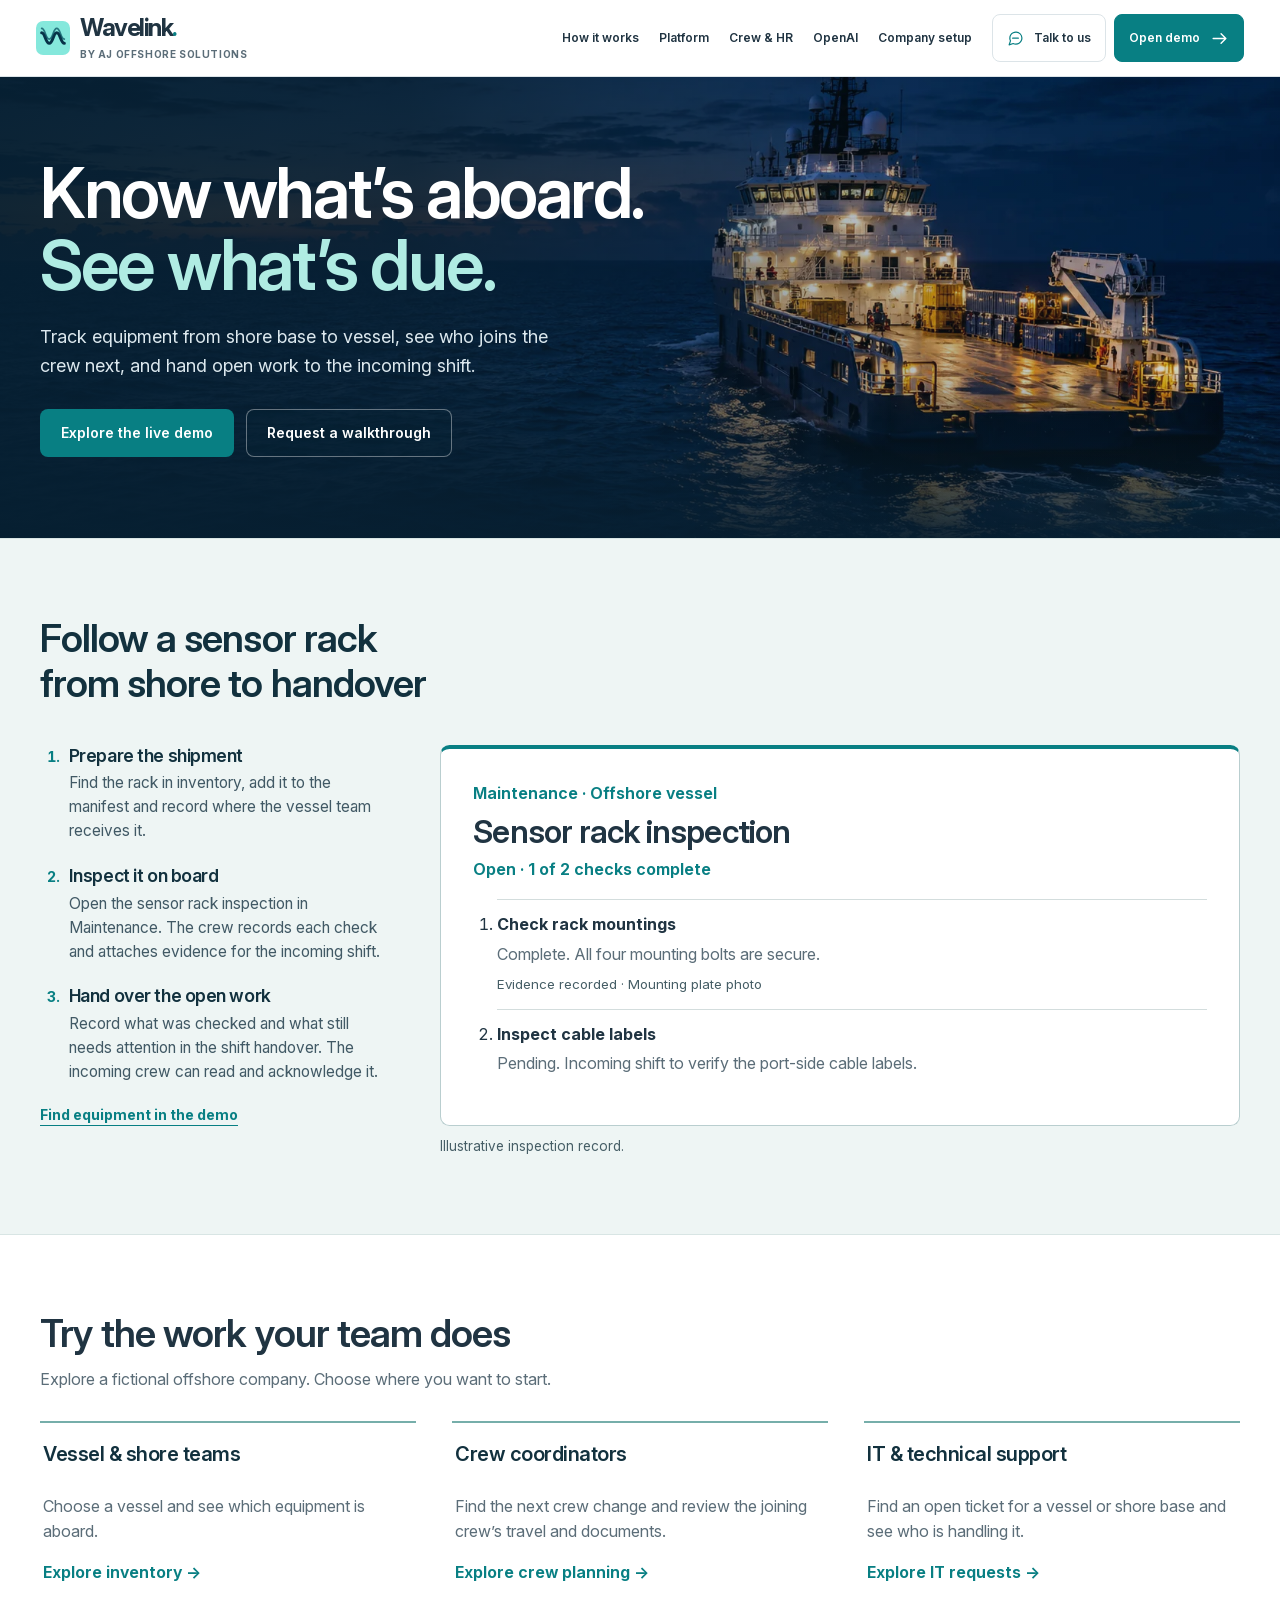
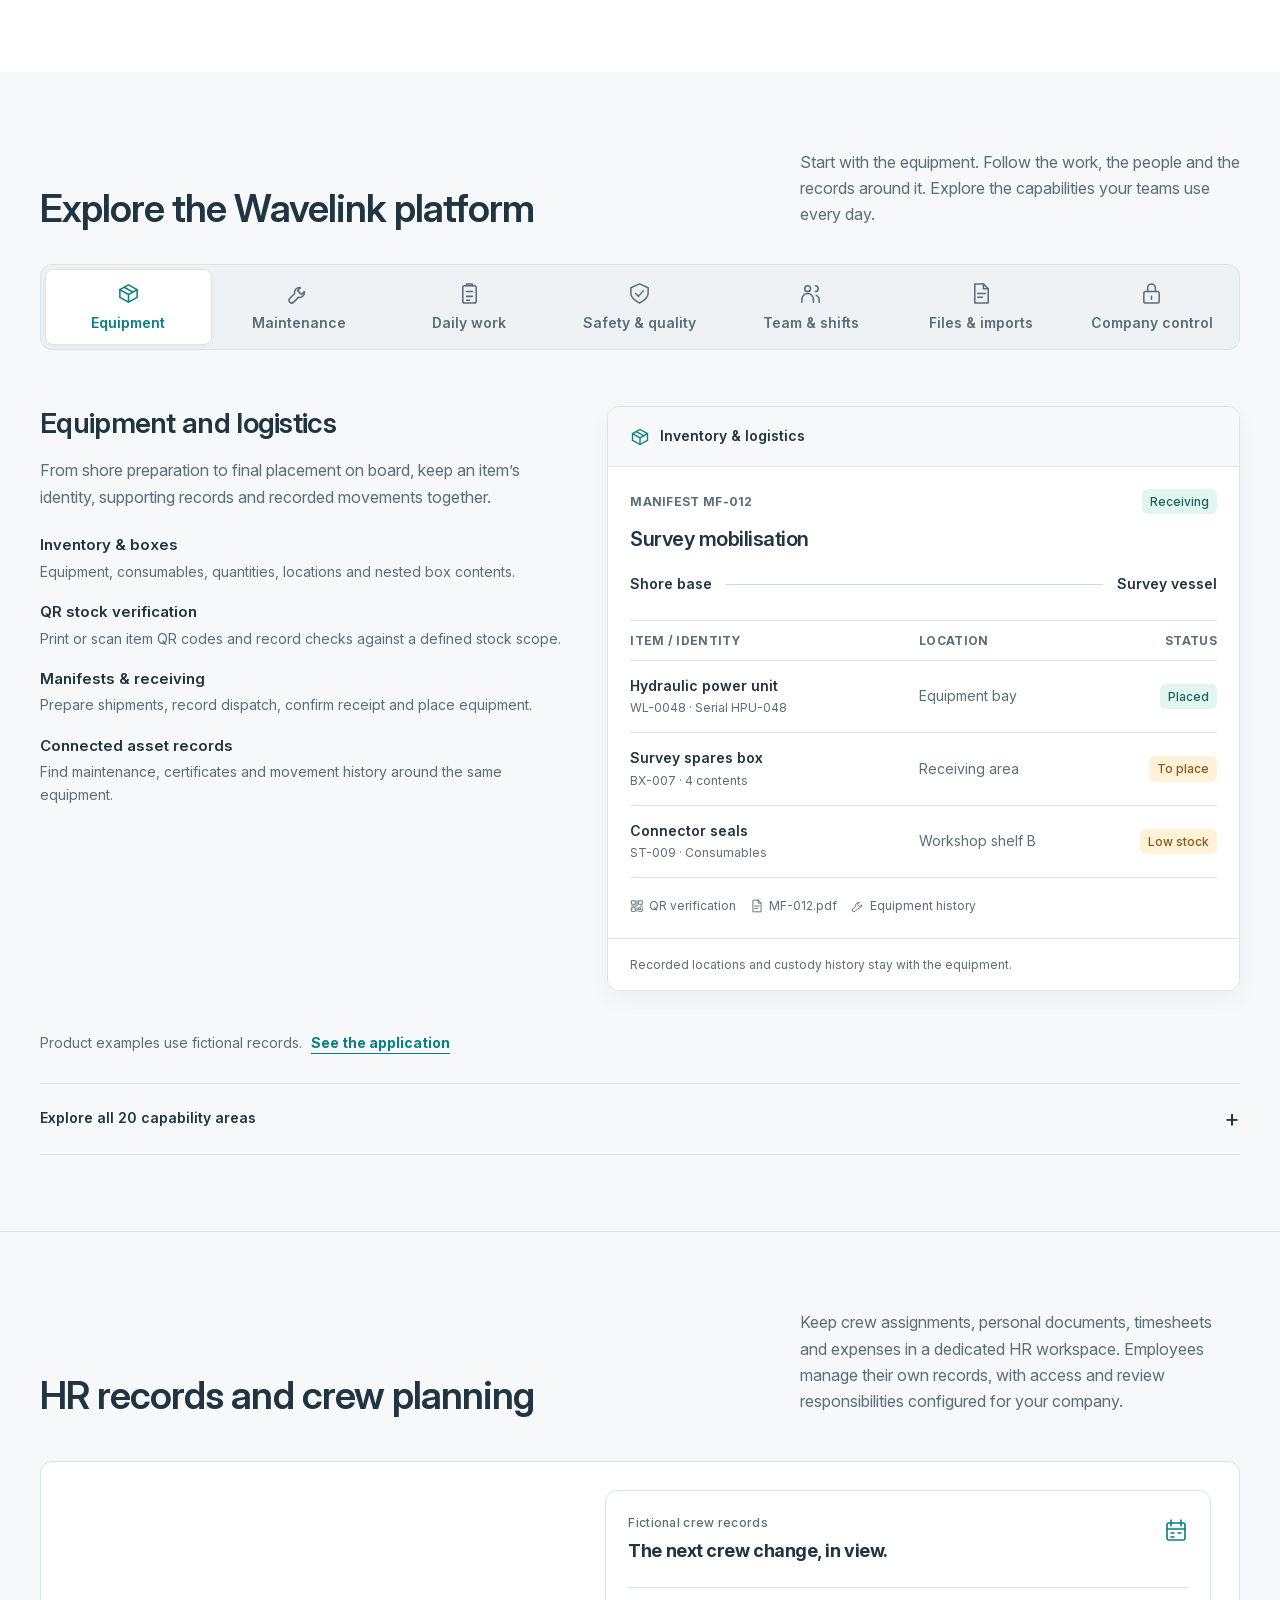
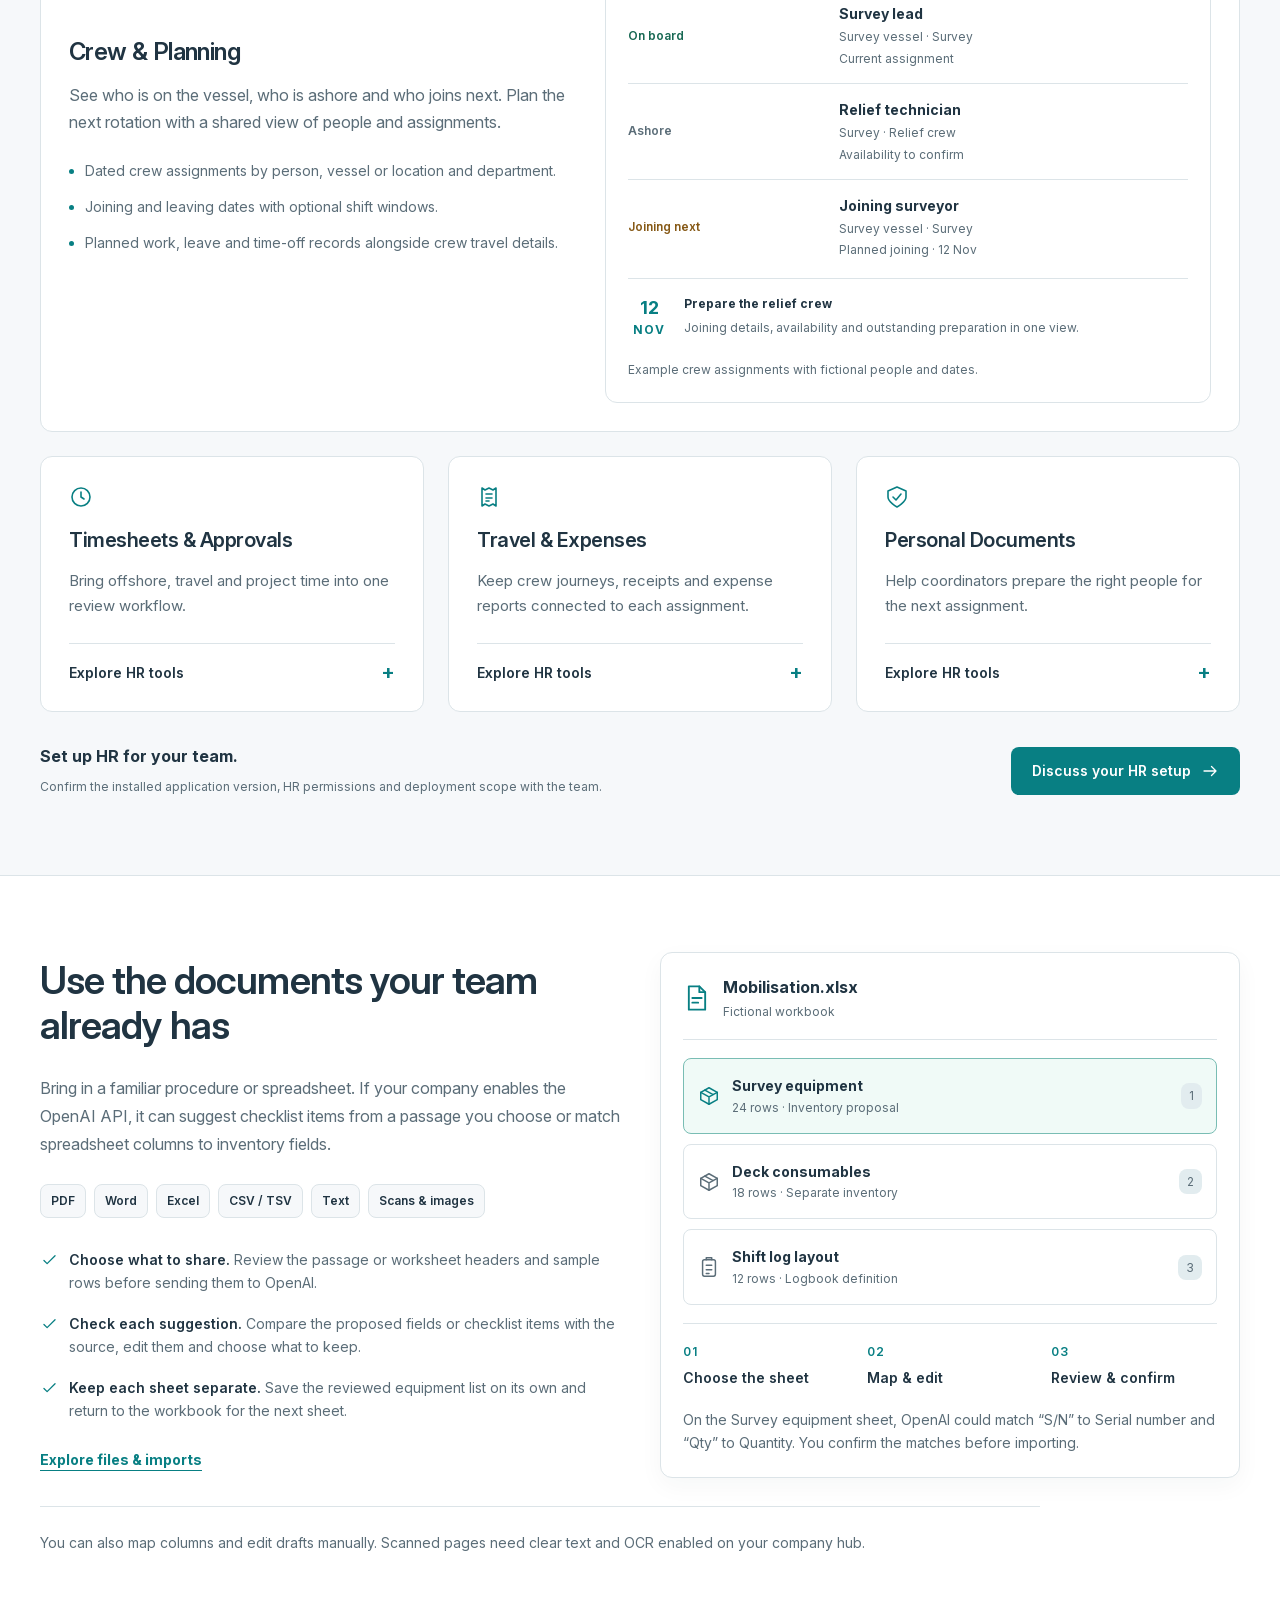
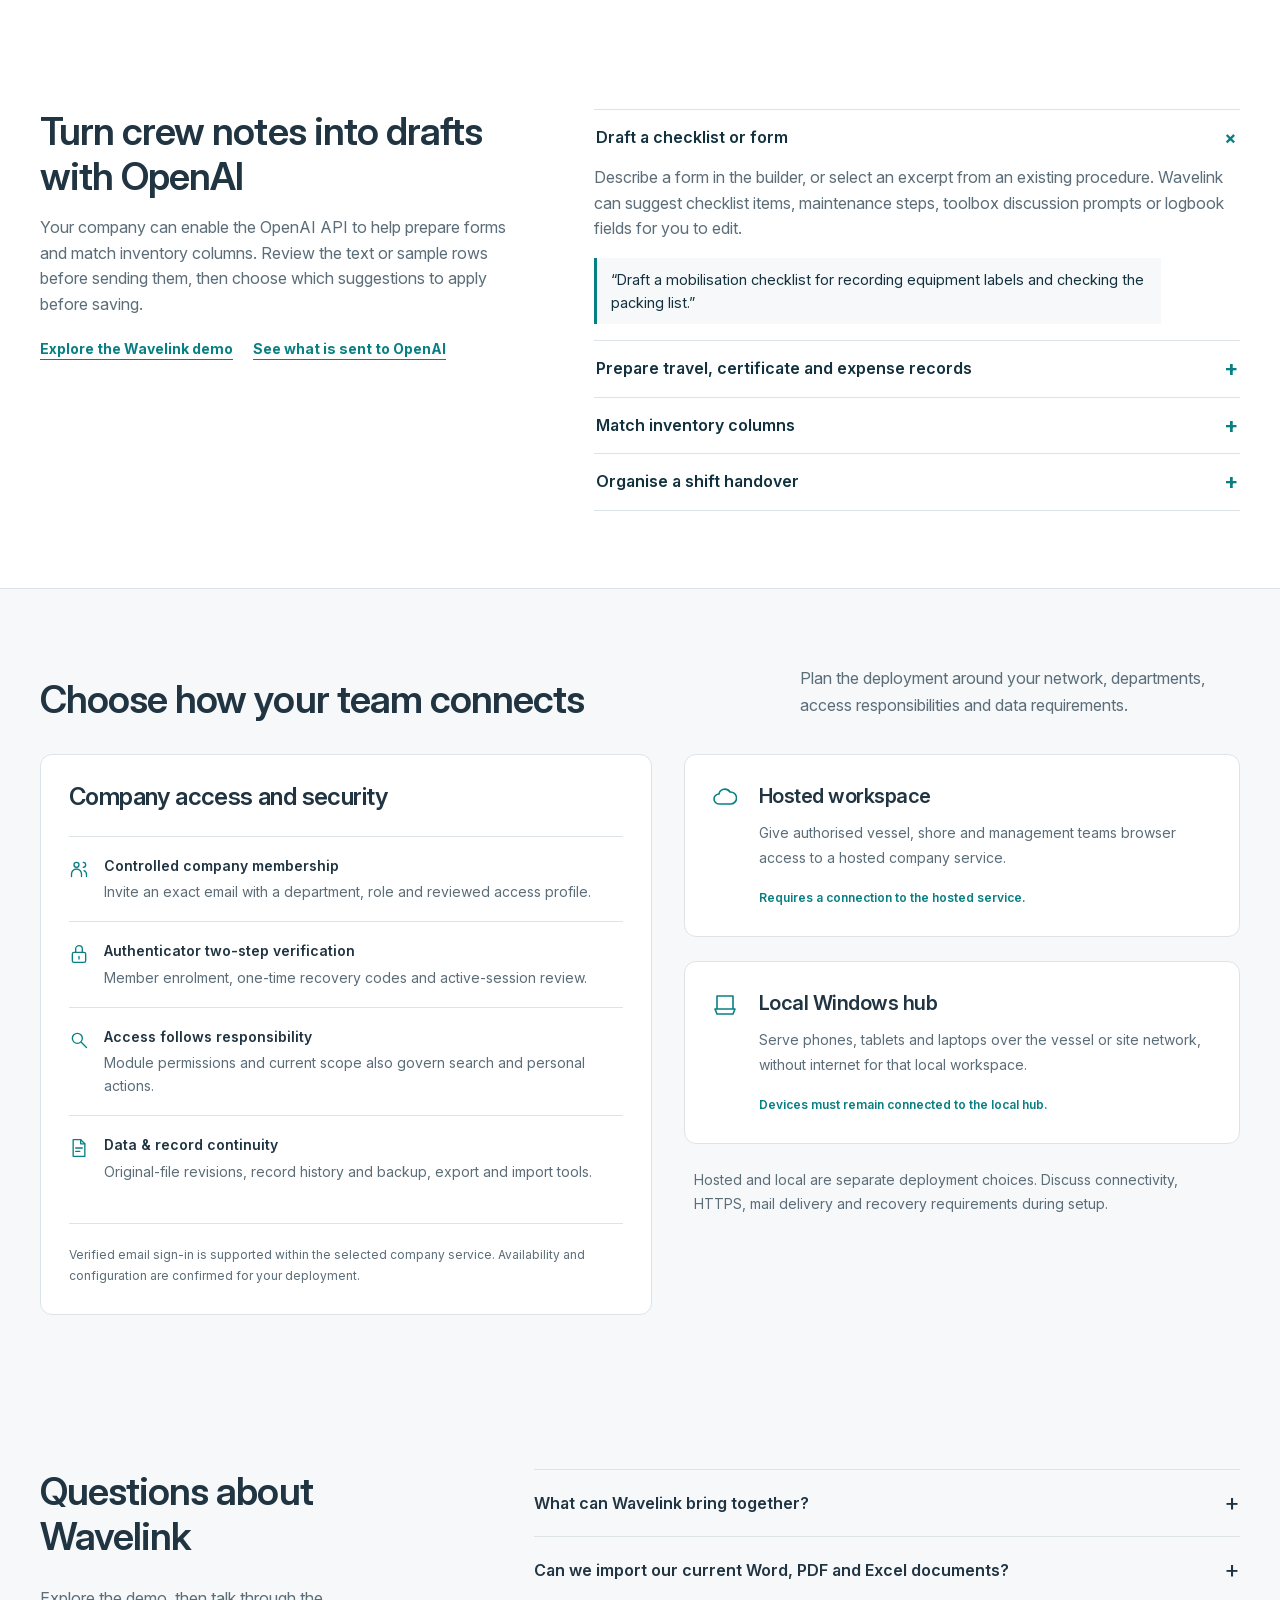
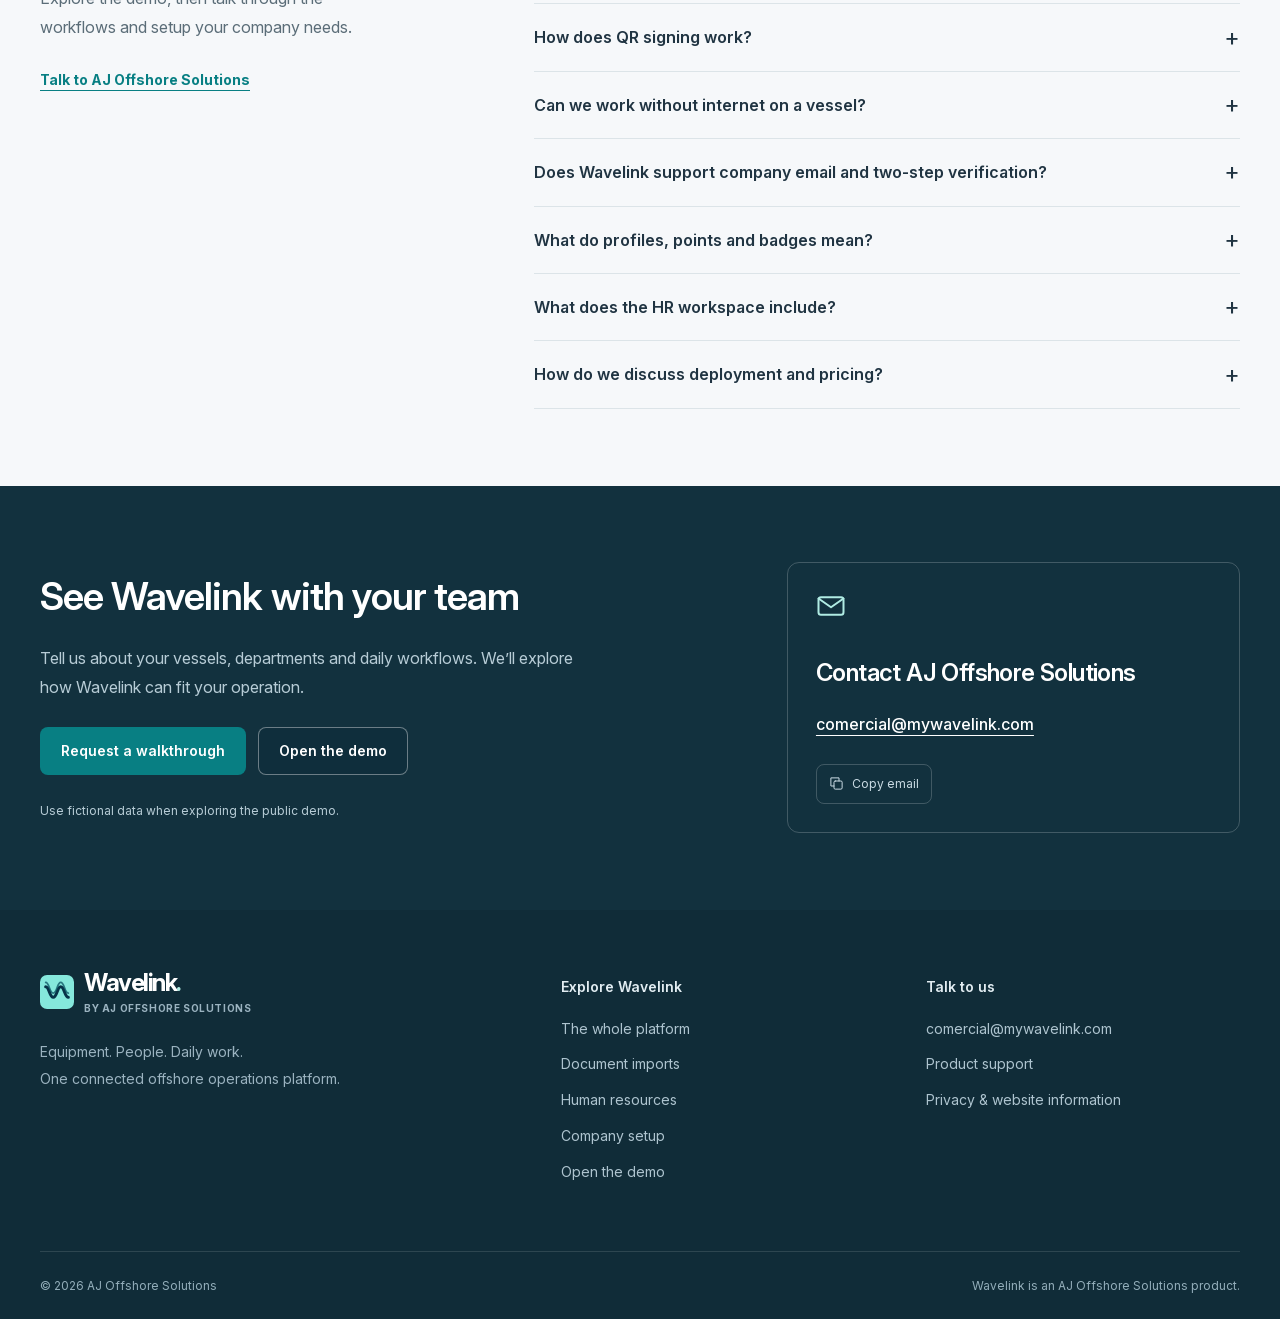
==== commit a4ef8497: "Show the open sensor rack inspection on the homepage" ====
--- a/site/index.html
+++ b/site/index.html
@@ -10,7 +10,7 @@
 <link rel="alternate icon" href="assets/favicon-32.png">
 <link rel="apple-touch-icon" href="assets/apple-touch-icon.png">
 <link rel="preload" href="assets/fonts/InterVariable.woff2" as="font" type="font/woff2" crossorigin>
-<link rel="stylesheet" href="styles.css?v=3.3.5">
+<link rel="stylesheet" href="styles.css?v=3.3.6">
 <script src="script.js?v=3.3.5" defer></script>
 <meta property="og:type" content="website">
 <meta property="og:title" content="Wavelink | Offshore operations, connected">
@@ -54,7 +54,7 @@
           </li>
           <li>
             <h3>Inspect it on board</h3>
-            <p>Choose MV Aurora in Maintenance to see its open inspection. The crew can record each step and attach a photo as evidence.</p>
+            <p>Open the sensor rack inspection in Maintenance. The crew records each check and attaches evidence for the incoming shift.</p>
           </li>
           <li>
             <h3>Hand over the open work</h3>
@@ -64,14 +64,16 @@
         <a class="inline-link" href="https://demo.mywavelink.com/__demo/public?area=inventory" target="_blank" rel="noopener noreferrer">Find equipment in the demo<span class="sr-only"> (opens in a new tab)</span></a>
       </div>
       <figure class="workflow-story-figure">
-        <picture>
-          <source media="(max-width: 540px)" srcset="assets/demo-maintenance-mobile.webp" width="359" height="622">
-          <img src="assets/demo-maintenance.webp" width="765" height="477" alt="Maintenance work orders filtered to MV Aurora, showing the open sensor rack inspection." loading="lazy" decoding="async">
-        </picture>
-        <figcaption>
-          <span>MV Aurora’s open inspection in the fictional demo workspace.</span>
-          <a href="assets/demo-maintenance.webp" target="_blank" rel="noopener noreferrer">View larger image<span class="sr-only"> (opens in a new tab)</span></a>
-        </figcaption>
+        <div class="inspection-record">
+          <p class="inspection-context">Maintenance · Offshore vessel</p>
+          <h3>Sensor rack inspection</h3>
+          <p class="inspection-progress">Open · 1 of 2 checks complete</p>
+          <ol>
+            <li><strong>Check rack mountings</strong><p>Complete. All four mounting bolts are secure.</p><small>Evidence recorded · Mounting plate photo</small></li>
+            <li><strong>Inspect cable labels</strong><p>Pending. Incoming shift to verify the port-side cable labels.</p></li>
+          </ol>
+        </div>
+        <figcaption>Illustrative inspection record.</figcaption>
       </figure>
     </div>
   </div>
@@ -105,7 +107,7 @@
 <li><strong>QR stock verification</strong><span>Print or scan item QR codes and record checks against a defined stock scope.</span></li>
 <li><strong>Manifests & receiving</strong><span>Prepare shipments, record dispatch, confirm receipt and place equipment.</span></li>
 <li><strong>Connected asset records</strong><span>Find maintenance, certificates and movement history around the same equipment.</span></li></ul></div><div class="product-preview"><div class="preview-chrome"><span><svg class="icon" viewBox="0 0 24 24" fill="none" stroke="currentColor" stroke-width="1.6" stroke-linecap="round" stroke-linejoin="round" aria-hidden="true"><path d="m12 3 9 5v8l-9 5-9-5V8l9-5Z"/><path d="m3 8 9 5 9-5M12 13v8M7.5 5.5l9 5"/></svg>Inventory & logistics</span></div><div class="record-body"><div class="record-topline"><span>MANIFEST MF-012</span><span class="status teal">Receiving</span></div>
-<h4>Survey mobilisation</h4><div class="route-line"><span>Shore base</span><span class="route-rule"></span><span>Northstar</span></div><div class="record-table"><div class="record-row table-label"><div>ITEM / IDENTITY</div><div>LOCATION</div><div>STATUS</div></div><div class="record-row"><div><strong>Hydraulic power unit</strong><small>WL-0048 · Serial HPU-048</small></div><div>Equipment bay</div><div><span class="status teal">Placed</span></div></div><div class="record-row"><div><strong>Survey spares box</strong><small>BX-007 · 4 contents</small></div><div>Receiving area</div><div><span class="status amber">To place</span></div></div><div class="record-row"><div><strong>Connector seals</strong><small>ST-009 · Consumables</small></div><div>Workshop shelf B</div><div><span class="status amber">Low stock</span></div></div></div><div class="record-tags"><span><svg class="icon" viewBox="0 0 24 24" fill="none" stroke="currentColor" stroke-width="1.6" stroke-linecap="round" stroke-linejoin="round" aria-hidden="true"><path d="M3 3h6v6H3zM15 3h6v6h-6zM3 15h6v6H3zM15 15h3v3h-3zM21 15v6h-6M12 3v9H3M12 15v6M18 12h3"/></svg> QR verification</span><span><svg class="icon" viewBox="0 0 24 24" fill="none" stroke="currentColor" stroke-width="1.6" stroke-linecap="round" stroke-linejoin="round" aria-hidden="true"><path d="M14 2H5v20h14V7l-5-5Z"/><path d="M14 2v5h5M8 12h8M8 16h5"/></svg> MF-012.pdf</span><span><svg class="icon" viewBox="0 0 24 24" fill="none" stroke="currentColor" stroke-width="1.6" stroke-linecap="round" stroke-linejoin="round" aria-hidden="true"><path d="M14 6a5 5 0 0 0-6 6l-5 5a2.8 2.8 0 0 0 4 4l5-5a5 5 0 0 0 6-6l-3 3-4-4 3-3Z"/></svg> Equipment history</span></div></div>
+<h4>Survey mobilisation</h4><div class="route-line"><span>Shore base</span><span class="route-rule"></span><span>Survey vessel</span></div><div class="record-table"><div class="record-row table-label"><div>ITEM / IDENTITY</div><div>LOCATION</div><div>STATUS</div></div><div class="record-row"><div><strong>Hydraulic power unit</strong><small>WL-0048 · Serial HPU-048</small></div><div>Equipment bay</div><div><span class="status teal">Placed</span></div></div><div class="record-row"><div><strong>Survey spares box</strong><small>BX-007 · 4 contents</small></div><div>Receiving area</div><div><span class="status amber">To place</span></div></div><div class="record-row"><div><strong>Connector seals</strong><small>ST-009 · Consumables</small></div><div>Workshop shelf B</div><div><span class="status amber">Low stock</span></div></div></div><div class="record-tags"><span><svg class="icon" viewBox="0 0 24 24" fill="none" stroke="currentColor" stroke-width="1.6" stroke-linecap="round" stroke-linejoin="round" aria-hidden="true"><path d="M3 3h6v6H3zM15 3h6v6h-6zM3 15h6v6H3zM15 15h3v3h-3zM21 15v6h-6M12 3v9H3M12 15v6M18 12h3"/></svg> QR verification</span><span><svg class="icon" viewBox="0 0 24 24" fill="none" stroke="currentColor" stroke-width="1.6" stroke-linecap="round" stroke-linejoin="round" aria-hidden="true"><path d="M14 2H5v20h14V7l-5-5Z"/><path d="M14 2v5h5M8 12h8M8 16h5"/></svg> MF-012.pdf</span><span><svg class="icon" viewBox="0 0 24 24" fill="none" stroke="currentColor" stroke-width="1.6" stroke-linecap="round" stroke-linejoin="round" aria-hidden="true"><path d="M14 6a5 5 0 0 0-6 6l-5 5a2.8 2.8 0 0 0 4 4l5-5a5 5 0 0 0 6-6l-3 3-4-4 3-3Z"/></svg> Equipment history</span></div></div>
 <p class="preview-foot">Recorded locations and custody history stay with the equipment.</p></div></section>
 
 <section class="platform-panel" id="panel-maintenance" aria-labelledby="title-maintenance"><div class="panel-copy">
@@ -131,7 +133,7 @@
 <li><strong>General tasks</strong><span>Assign operational work, attach relevant checks and follow completion and review.</span></li>
 <li><strong>Configurable logbooks</strong><span>Build structured logs, including multiple tabs and the fields your team needs.</span></li>
 <li><strong>Fleet & sites</strong><span>Work with vessels, bases, manifests, receiving and connected equipment records.</span></li>
-<li><strong>Calendar & planning</strong><span>Keep operational dates, work and department responsibilities in context.</span></li></ul></div><div class="product-preview"><div class="preview-chrome"><span><svg class="icon" viewBox="0 0 24 24" fill="none" stroke="currentColor" stroke-width="1.6" stroke-linecap="round" stroke-linejoin="round" aria-hidden="true"><rect x="5" y="4" width="14" height="18" rx="2"/><path d="M9 4V2h6v2M9 10h6M9 15h6M9 19h3"/></svg>Daily operations</span></div><div class="record-body"><div class="record-topline"><span>VESSEL LOG / NORTHSTAR</span><span class="status teal">Current shift</span></div>
+<li><strong>Calendar & planning</strong><span>Keep operational dates, work and department responsibilities in context.</span></li></ul></div><div class="product-preview"><div class="preview-chrome"><span><svg class="icon" viewBox="0 0 24 24" fill="none" stroke="currentColor" stroke-width="1.6" stroke-linecap="round" stroke-linejoin="round" aria-hidden="true"><rect x="5" y="4" width="14" height="18" rx="2"/><path d="M9 4V2h6v2M9 10h6M9 15h6M9 19h3"/></svg>Daily operations</span></div><div class="record-body"><div class="record-topline"><span>VESSEL LOG / OFFSHORE VESSEL</span><span class="status teal">Current shift</span></div>
 <h4>The detail behind the day</h4><div class="record-table log-table"><div class="record-row table-label"><div>TIME</div><div>ACTIVITY</div><div>AUTHOR</div></div><div class="record-row"><div>06:00</div><div><strong>Shift briefing</strong><small>Survey + Deck</small></div><div>Alex</div></div><div class="record-row"><div>08:15</div><div><strong>Equipment received</strong><small>Manifest MF-012</small></div><div>Maya</div></div><div class="record-row"><div>17:30</div><div><strong>Handover prepared</strong><small>Survey department</small></div><div>Alex</div></div></div><div class="mini-pair"><div><svg class="icon" viewBox="0 0 24 24" fill="none" stroke="currentColor" stroke-width="1.6" stroke-linecap="round" stroke-linejoin="round" aria-hidden="true"><rect x="5" y="4" width="14" height="18" rx="2"/><path d="M9 4V2h6v2M9 10h6M9 15h6M9 19h3"/></svg><strong>Assigned tasks</strong><small>Inspection · Stock check</small></div><div><svg class="icon" viewBox="0 0 24 24" fill="none" stroke="currentColor" stroke-width="1.6" stroke-linecap="round" stroke-linejoin="round" aria-hidden="true"><rect x="3" y="5" width="18" height="17" rx="2"/><path d="M7 2v6M17 2v6M3 11h18M7 15h3M14 15h3M7 19h3"/></svg><strong>Project calendar</strong><small>Dates and responsibilities</small></div></div></div>
 <p class="preview-foot">Named authors and structured records carry the day’s context forward.</p></div></section>
 
@@ -144,7 +146,7 @@
 <li><strong>Toolbox talks</strong><span>Use structured briefing forms, understanding questions and multiple participants.</span></li>
 <li><strong>QR document signing</strong><span>Invite people to an exact toolbox talk or published handover, with controlled guest access.</span></li>
 <li><strong>HSE / QSHE</strong><span>Record safety and quality issues, assign follow-up and review requested closure.</span></li></ul></div><div class="product-preview"><div class="preview-chrome"><span><svg class="icon" viewBox="0 0 24 24" fill="none" stroke="currentColor" stroke-width="1.6" stroke-linecap="round" stroke-linejoin="round" aria-hidden="true"><path d="m12 2 9 4v6c0 5-9 10-9 10S3 17 3 12V6l9-4Z"/><path d="m8 12 3 3 5-6"/></svg>Pre-operation briefing</span></div><div class="record-body"><div class="record-topline"><span>TOOLBOX TALK TT-019</span><span class="status teal">Acknowledgements</span></div>
-<h4>Pre-operation briefing</h4><div class="check-line"><svg class="icon" viewBox="0 0 24 24" fill="none" stroke="currentColor" stroke-width="1.6" stroke-linecap="round" stroke-linejoin="round" aria-hidden="true"><path d="m5 12 4 4L19 6"/></svg><div><strong>Topics discussed</strong><small>Launch preparation and deck coordination</small></div></div><div class="check-line"><svg class="icon" viewBox="0 0 24 24" fill="none" stroke="currentColor" stroke-width="1.6" stroke-linecap="round" stroke-linejoin="round" aria-hidden="true"><path d="m5 12 4 4L19 6"/></svg><div><strong>Understanding reviewed</strong><small>Questions and declaration recorded</small></div></div><div class="participant-list"><div><span class="avatar">AM</span><div><strong>Alex Morgan</strong><small>Named member</small></div><span class="status teal">Signed</span></div><div><span class="avatar">MC</span><div><strong>Maya Cole</strong><small>Named member</small></div><span class="status teal">Signed</span></div></div><div class="record-tags"><span><svg class="icon" viewBox="0 0 24 24" fill="none" stroke="currentColor" stroke-width="1.6" stroke-linecap="round" stroke-linejoin="round" aria-hidden="true"><path d="M3 3h6v6H3zM15 3h6v6h-6zM3 15h6v6H3zM15 15h3v3h-3zM21 15v6h-6M12 3v9H3M12 15v6M18 12h3"/></svg> Document-specific invitation</span><span><svg class="icon" viewBox="0 0 24 24" fill="none" stroke="currentColor" stroke-width="1.6" stroke-linecap="round" stroke-linejoin="round" aria-hidden="true"><path d="M14 2H5v20h14V7l-5-5Z"/><path d="M14 2v5h5M8 12h8M8 16h5"/></svg> Signature evidence</span></div></div>
+<h4>Pre-operation briefing</h4><div class="check-line"><svg class="icon" viewBox="0 0 24 24" fill="none" stroke="currentColor" stroke-width="1.6" stroke-linecap="round" stroke-linejoin="round" aria-hidden="true"><path d="m5 12 4 4L19 6"/></svg><div><strong>Topics discussed</strong><small>Launch preparation and deck coordination</small></div></div><div class="check-line"><svg class="icon" viewBox="0 0 24 24" fill="none" stroke="currentColor" stroke-width="1.6" stroke-linecap="round" stroke-linejoin="round" aria-hidden="true"><path d="m5 12 4 4L19 6"/></svg><div><strong>Understanding reviewed</strong><small>Questions and declaration recorded</small></div></div><div class="participant-list"><div><span class="avatar">SL</span><div><strong>Survey lead</strong><small>Named member</small></div><span class="status teal">Signed</span></div><div><span class="avatar">RT</span><div><strong>Relief technician</strong><small>Named member</small></div><span class="status teal">Signed</span></div></div><div class="record-tags"><span><svg class="icon" viewBox="0 0 24 24" fill="none" stroke="currentColor" stroke-width="1.6" stroke-linecap="round" stroke-linejoin="round" aria-hidden="true"><path d="M3 3h6v6H3zM15 3h6v6h-6zM3 15h6v6H3zM15 15h3v3h-3zM21 15v6h-6M12 3v9H3M12 15v6M18 12h3"/></svg> Document-specific invitation</span><span><svg class="icon" viewBox="0 0 24 24" fill="none" stroke="currentColor" stroke-width="1.6" stroke-linecap="round" stroke-linejoin="round" aria-hidden="true"><path d="M14 2H5v20h14V7l-5-5Z"/><path d="M14 2v5h5M8 12h8M8 16h5"/></svg> Signature evidence</span></div></div>
 <p class="preview-foot">Signatures belong to the wording and revision that each person acknowledged.</p></div></section>
 
 <section class="platform-panel" id="panel-people" aria-labelledby="title-people"><div class="panel-copy">
@@ -208,9 +210,9 @@
 <div class="rotation-concept" aria-labelledby="rotation-concept-title">
 <div class="rotation-heading"><div><span class="concept-label">Fictional crew records</span><h4 id="rotation-concept-title">The next crew change, in view.</h4></div><svg class="icon" viewBox="0 0 24 24" fill="none" stroke="currentColor" stroke-width="1.6" stroke-linecap="round" stroke-linejoin="round" aria-hidden="true"><rect x="3" y="5" width="18" height="17" rx="2"/><path d="M7 2v6M17 2v6M3 11h18M7 15h3M14 15h3M7 19h3"/></svg></div>
 <div class="rotation-board">
-<div class="rotation-column"><span class="rotation-state on-board">On board</span><strong>Alex Morgan</strong><span>Northstar · Survey</span><small>Current assignment</small></div>
-<div class="rotation-column"><span class="rotation-state ashore">Ashore</span><strong>Maya Cole</strong><span>Survey · Relief crew</span><small>Availability to confirm</small></div>
-<div class="rotation-column"><span class="rotation-state joining">Joining next</span><strong>Jordan Reed</strong><span>Northstar · Survey</span><small>Planned joining · 12 Nov</small></div>
+<div class="rotation-column"><span class="rotation-state on-board">On board</span><strong>Survey lead</strong><span>Survey vessel · Survey</span><small>Current assignment</small></div>
+<div class="rotation-column"><span class="rotation-state ashore">Ashore</span><strong>Relief technician</strong><span>Survey · Relief crew</span><small>Availability to confirm</small></div>
+<div class="rotation-column"><span class="rotation-state joining">Joining next</span><strong>Joining surveyor</strong><span>Survey vessel · Survey</span><small>Planned joining · 12 Nov</small></div>
 </div>
 <div class="rotation-next"><span class="rotation-date">12<span>NOV</span></span><div><strong>Prepare the relief crew</strong><p>Joining details, availability and outstanding preparation in one view.</p></div></div>
 <p class="concept-note">Example crew assignments with fictional people and dates.</p>
--- a/site/styles.css
+++ b/site/styles.css
@@ -3345,12 +3345,13 @@
   min-width: 0;
   margin: 0;
 }
-.workflow-story-figure img {
-  width: 100%;
-  height: auto;
-  border: 1px solid #b9cecf;
-  border-radius: .6rem;
-}
+.inspection-record { padding: clamp(1rem, 3vw, 2rem); border: 1px solid #b9cecf; border-top: .3rem solid var(--teal-dark); border-radius: .6rem; background: white; color: var(--ink); }
+.inspection-context, .inspection-progress { margin: 0; color: var(--teal-dark); font-weight: 650; }
+.inspection-record h3 { margin: .4rem 0; font-size: clamp(1.35rem, 3vw, 2rem); line-height: 1.2; }
+.inspection-record ol { margin: 1rem 0 0; padding-left: 1.5rem; }
+.inspection-record li { padding: .75rem 0; border-top: 1px solid #d3dddd; }
+.inspection-record li p { margin: .25rem 0; }
+.inspection-record small { color: #465e66; }
 .workflow-story-figure figcaption {
   display: flex;
   flex-wrap: wrap;
@@ -3362,11 +3363,7 @@
   font-size: .85rem;
   line-height: 1.5;
 }
-.workflow-story-figure figcaption a {
-  color: var(--teal-dark);
-  text-decoration: underline;
-  text-underline-offset: .15em;
-}
+
 @media (max-width: 840px) {
   .workflow-story-layout {
     grid-template-columns: minmax(0, 1fr);
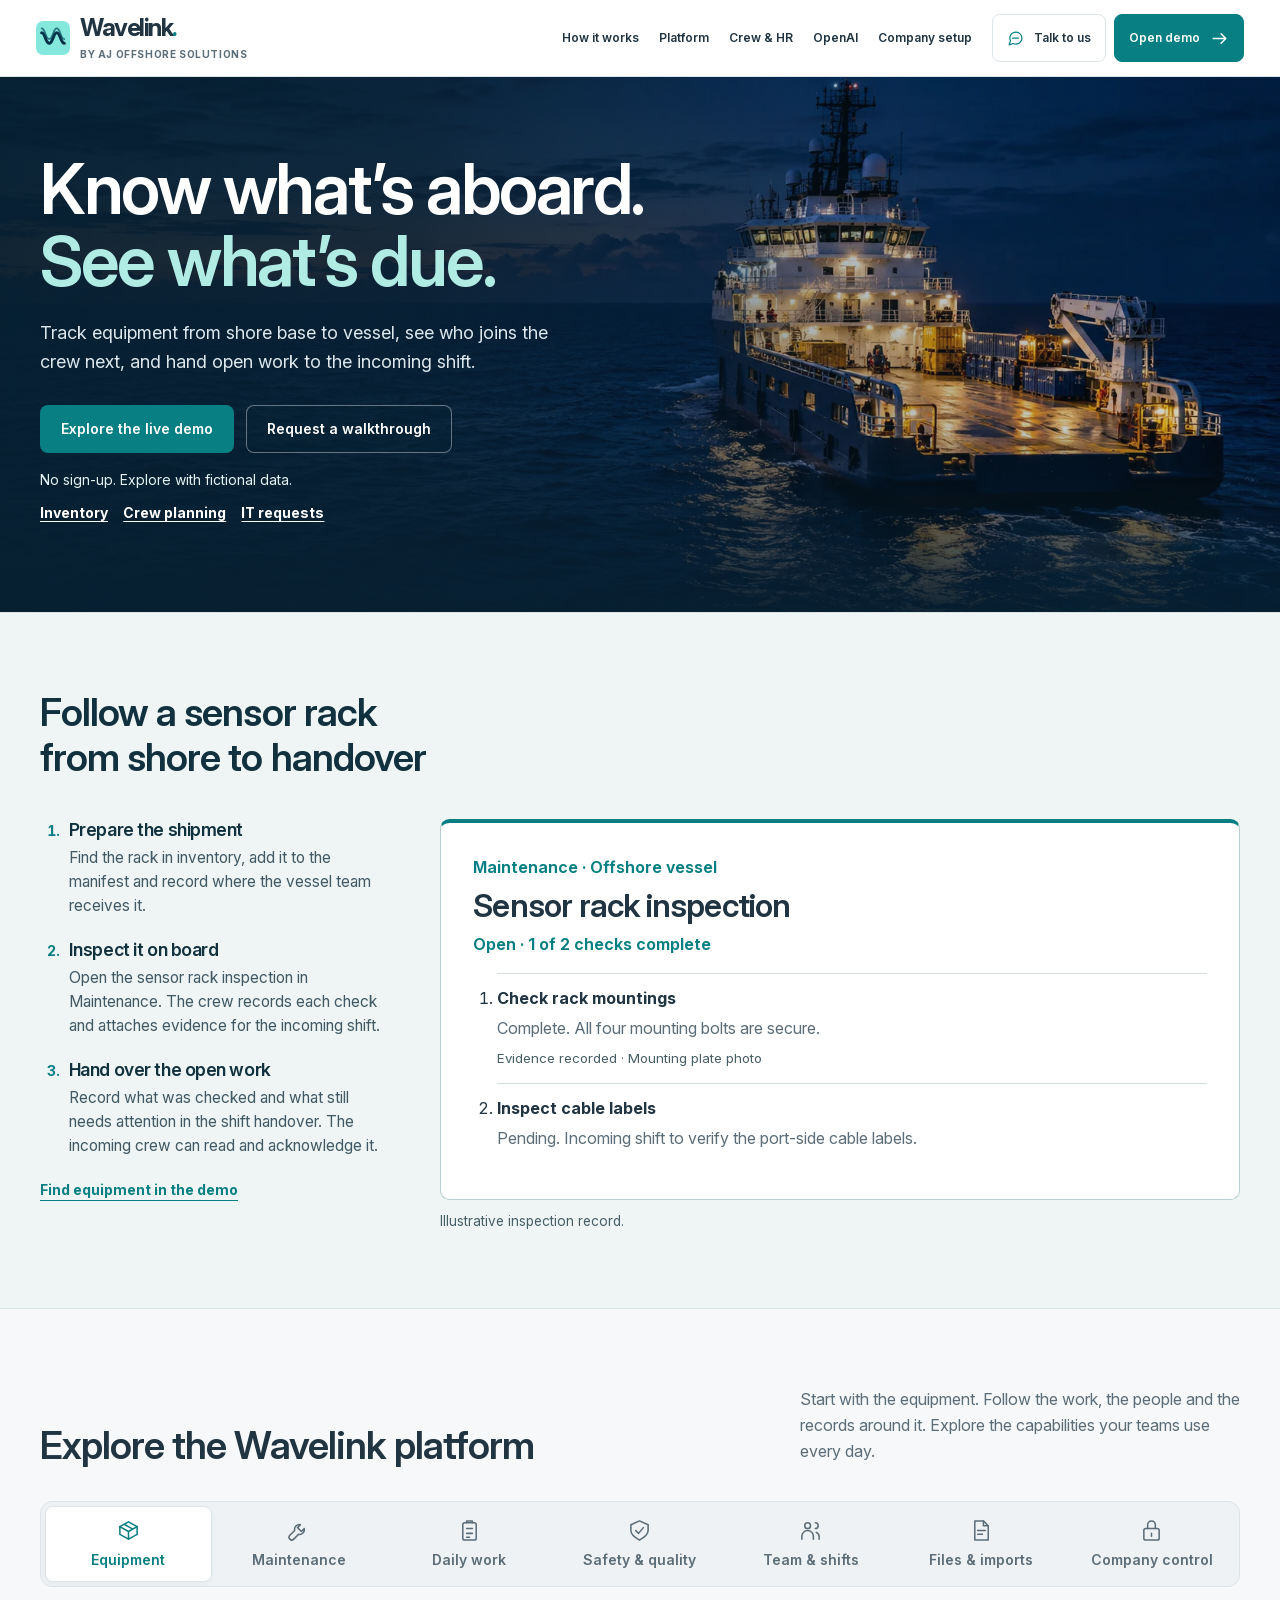
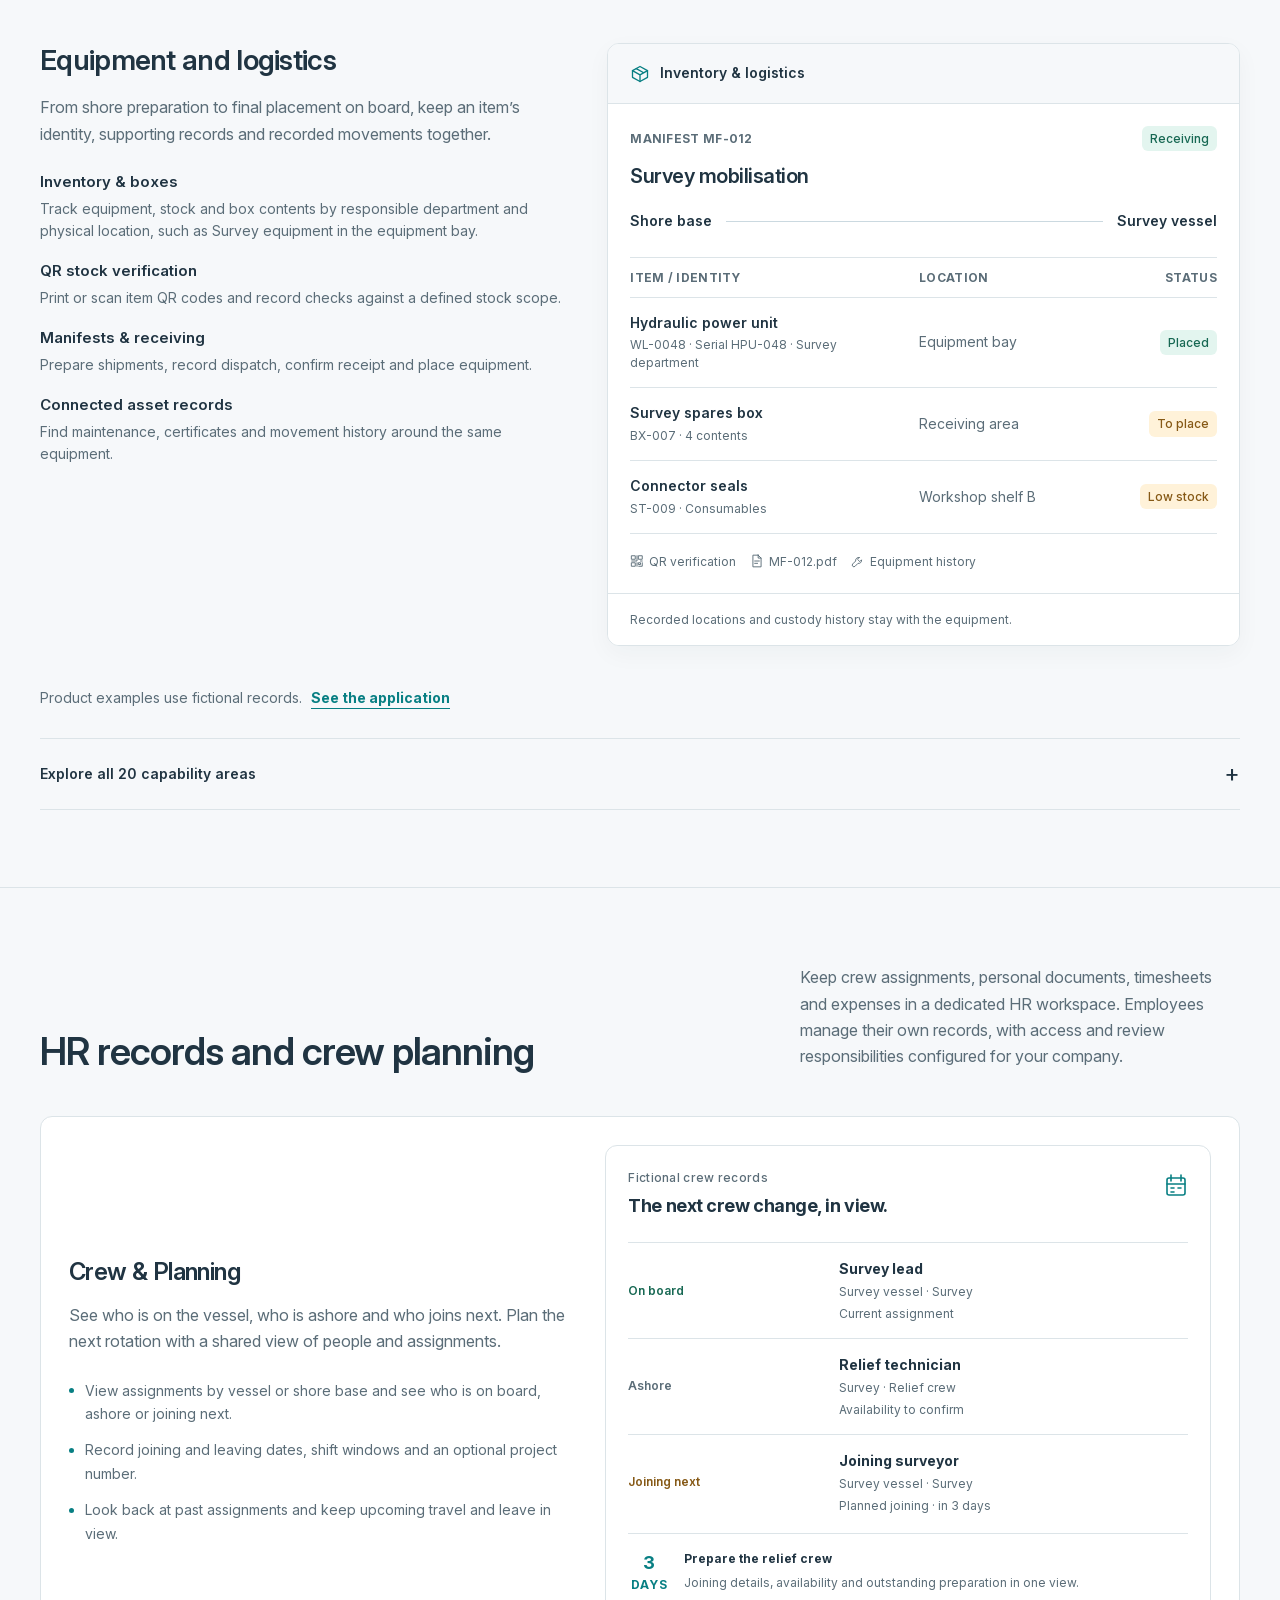
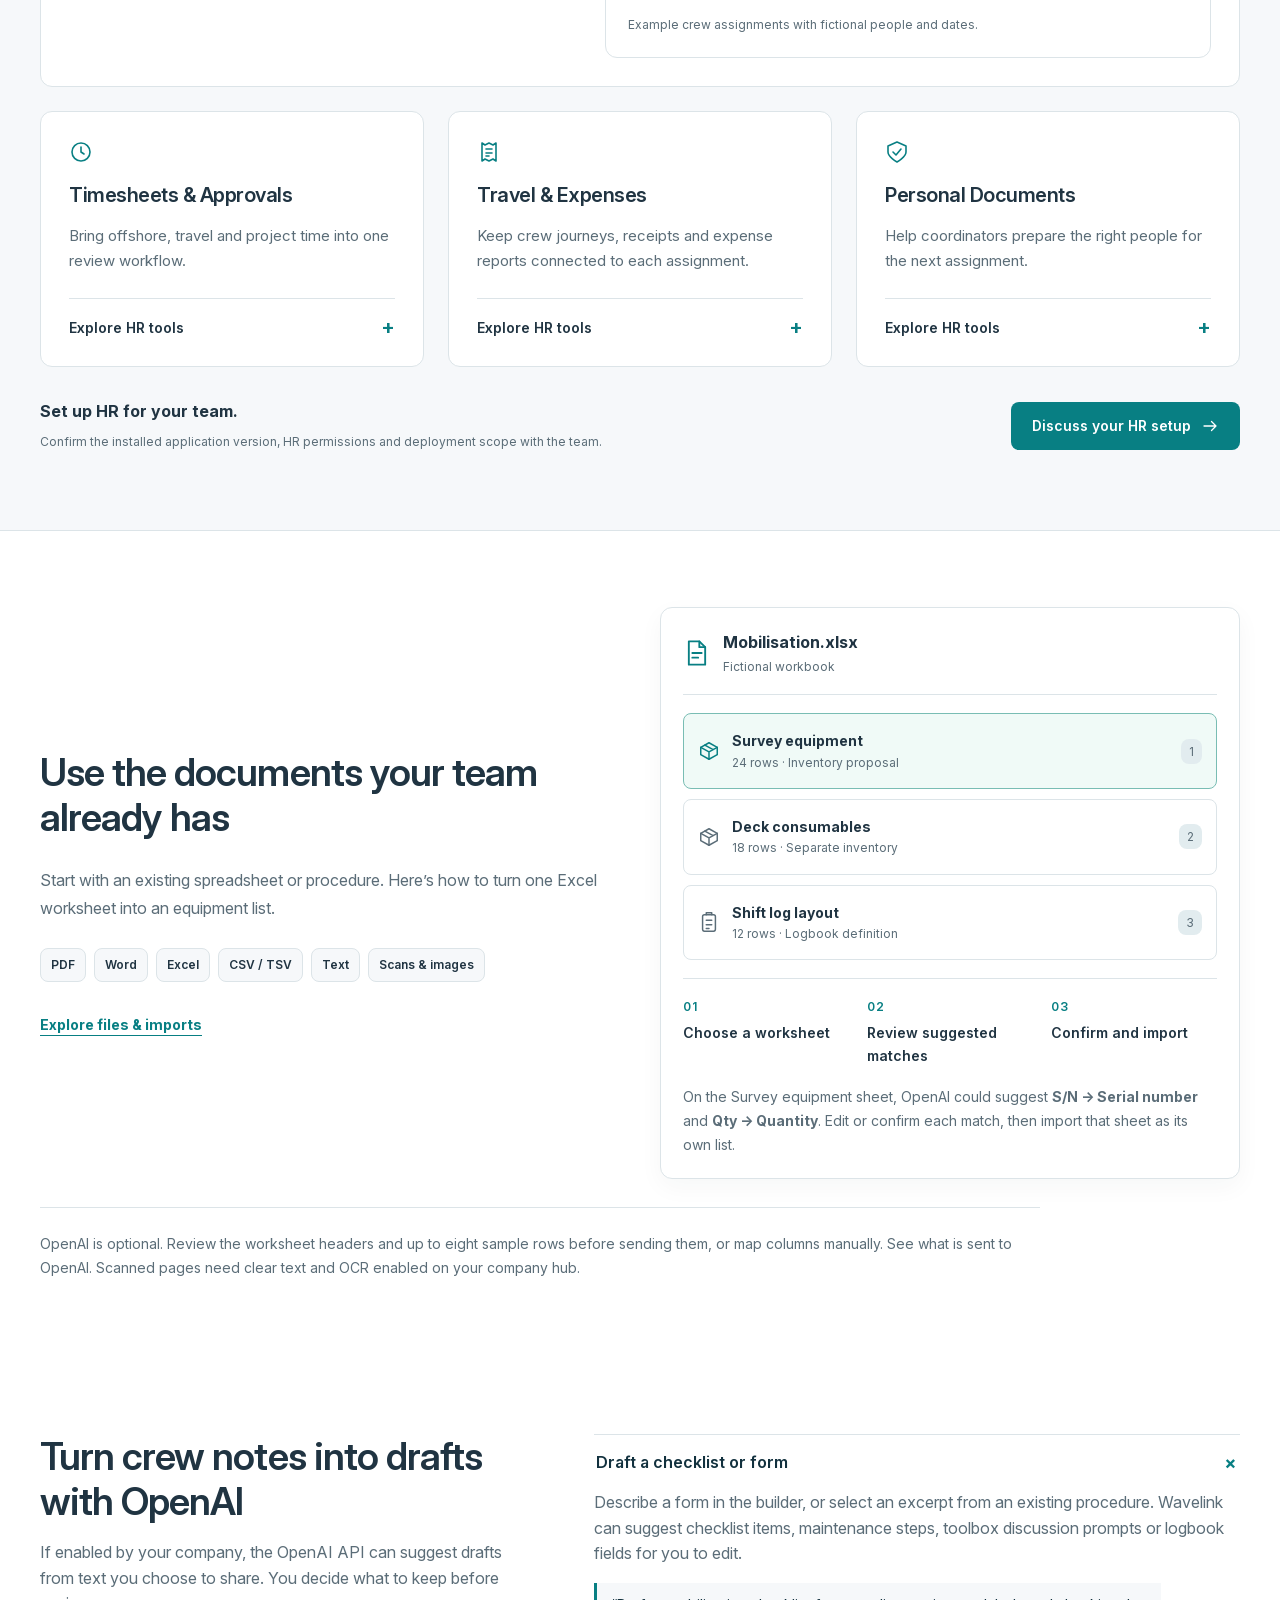
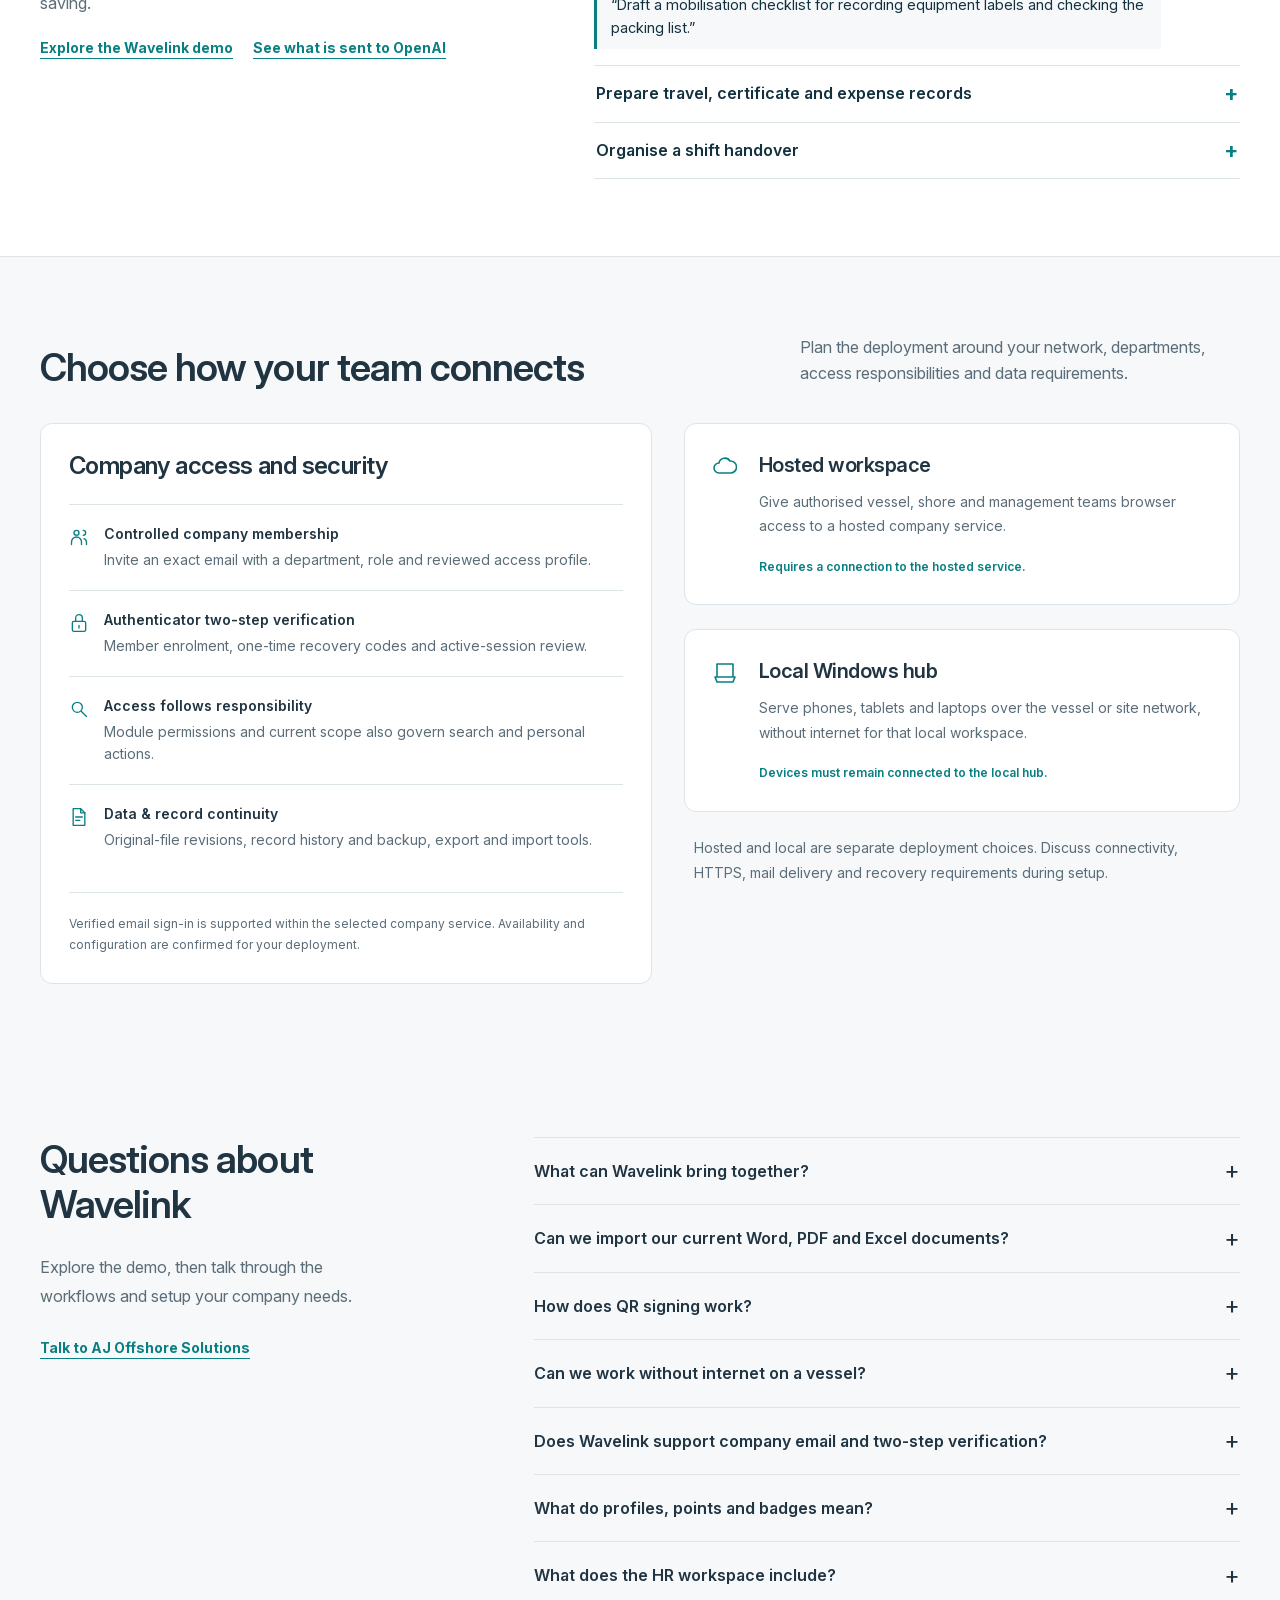
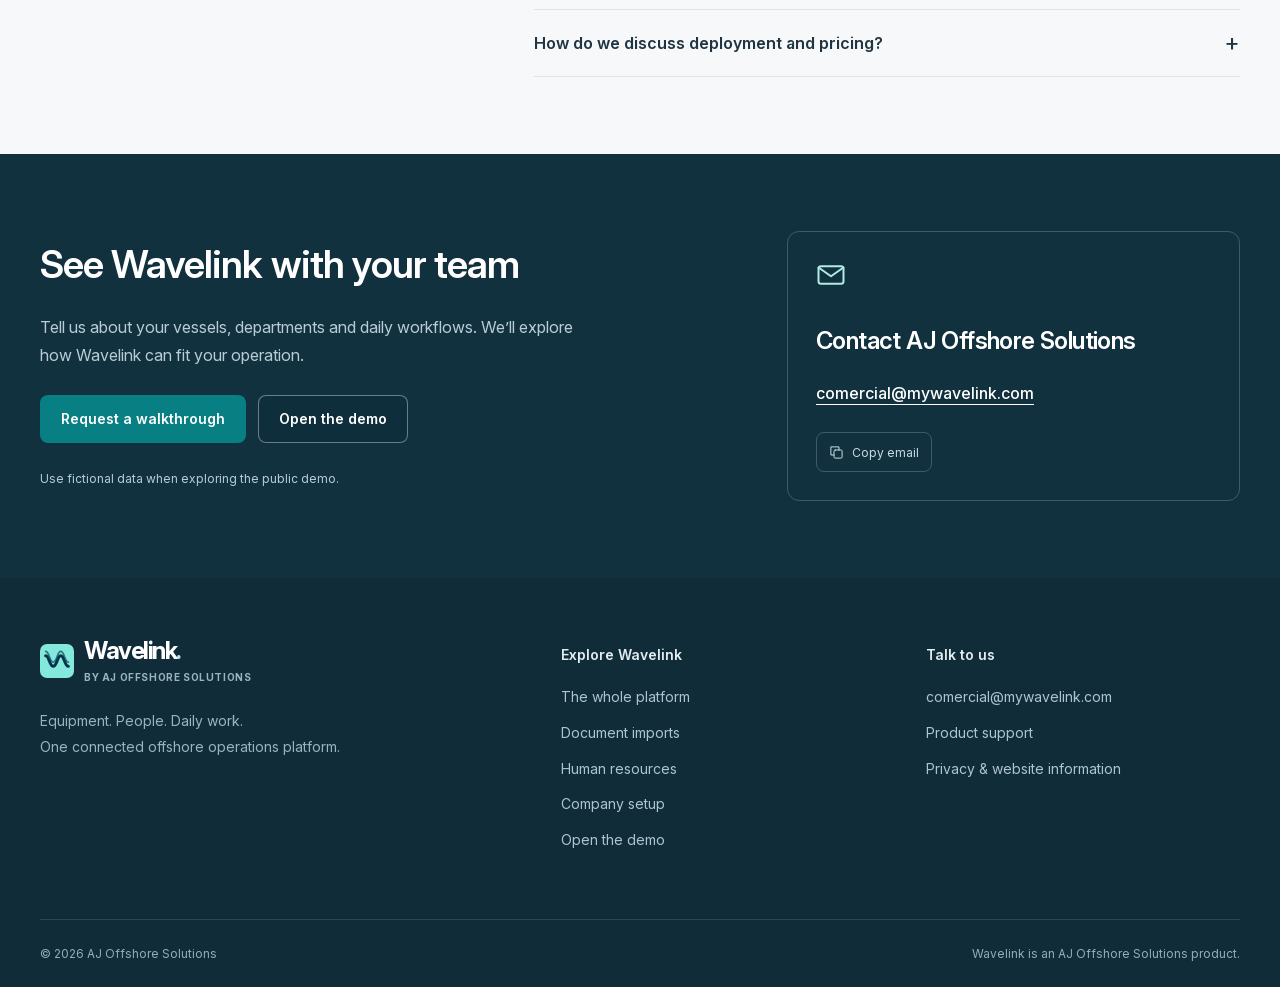
==== commit 3f246678: "Make homepage demo paths and offshore workflows easier to find" ====
--- a/site/index.html
+++ b/site/index.html
@@ -40,7 +40,7 @@
 <section class="hero" aria-labelledby="hero-title"><picture class="hero-image"><source media="(max-width: 740px)" srcset="assets/offshore-operations-small.webp"><img src="assets/offshore-operations.webp" width="1672" height="941" alt="" fetchpriority="high"></picture><div class="container hero-inner"><div class="hero-copy">
 
 <h1 id="hero-title">Know what’s aboard.<br><em>See what’s due.</em></h1>
-<p class="hero-lede">Track equipment from shore base to vessel, see who joins the crew next, and hand open work to the incoming shift.</p><div class="hero-actions"><a class="button primary" href="https://demo.mywavelink.com/__demo/public" target="_blank" rel="noopener noreferrer">Explore the live demo<span class="sr-only"> (opens in a new tab)</span></a><a class="button hero-secondary" href="mailto:comercial@mywavelink.com?subject=Wavelink%20company%20walkthrough">Request a walkthrough</a></div></div></div></section>
+<p class="hero-lede">Track equipment from shore base to vessel, see who joins the crew next, and hand open work to the incoming shift.</p><div class="hero-actions"><a class="button primary" href="https://demo.mywavelink.com/__demo/public" target="_blank" rel="noopener noreferrer">Explore the live demo<span class="sr-only"> (opens in a new tab)</span></a><a class="button hero-secondary" href="mailto:comercial@mywavelink.com?subject=Wavelink%20company%20walkthrough">Request a walkthrough</a></div><div class="hero-demo-paths" id="team-demos"><p>No sign-up. Explore with fictional data.</p><nav aria-label="Start the demo in a specific area"><a href="https://demo.mywavelink.com/__demo/public?area=inventory" target="_blank" rel="noopener noreferrer">Inventory<span class="sr-only"> demo (opens in a new tab)</span></a><a href="https://demo.mywavelink.com/__demo/public?area=hr" target="_blank" rel="noopener noreferrer">Crew planning<span class="sr-only"> demo (opens in a new tab)</span></a><a href="https://demo.mywavelink.com/__demo/public?area=it" target="_blank" rel="noopener noreferrer">IT requests<span class="sr-only"> demo (opens in a new tab)</span></a></nav></div></div></div></section>
 
 <section class="journey-section workflow-story section" id="workflow" aria-labelledby="journey-title">
   <div class="container">
@@ -79,20 +79,6 @@
   </div>
 </section>
 
-<section class="role-section section" id="team-demos" aria-labelledby="team-title">
-  <div class="container">
-    <h2 id="team-title">Try the work your team does</h2>
-    <p class="role-intro">Explore a fictional offshore company. Choose where you want to start.</p>
-    <div class="role-paths"><a class="role-path" href="https://demo.mywavelink.com/__demo/public?area=inventory" target="_blank" rel="noopener noreferrer">
-      <h3>Vessel &amp; shore teams</h3><p>Choose a vessel and see which equipment is aboard.</p><span class="role-action">Explore inventory <span aria-hidden="true">→</span><span class="sr-only"> (opens in a new tab)</span></span>
-    </a>
-<a class="role-path" href="https://demo.mywavelink.com/__demo/public?area=hr" target="_blank" rel="noopener noreferrer">
-      <h3>Crew coordinators</h3><p>Find the next crew change and review the joining crew’s travel and documents.</p><span class="role-action">Explore crew planning <span aria-hidden="true">→</span><span class="sr-only"> (opens in a new tab)</span></span>
-    </a>
-<a class="role-path" href="https://demo.mywavelink.com/__demo/public?area=it" target="_blank" rel="noopener noreferrer">
-      <h3>IT &amp; technical support</h3><p>Find an open ticket for a vessel or shore base and see who is handling it.</p><span class="role-action">Explore IT requests <span aria-hidden="true">→</span><span class="sr-only"> (opens in a new tab)</span></span>
-    </a></div></div></section>
-
 <section class="platform-section section" id="platform" aria-labelledby="platform-title"><div class="container"><div class="section-heading"><div>
 
 <h2 id="platform-title">Explore the Wavelink platform</h2></div>
@@ -103,11 +89,11 @@
 <h3 id="title-equipment">Equipment and logistics</h3>
 <p>From shore preparation to final placement on board, keep an item’s identity, supporting records and recorded movements together.</p>
 <ul class="feature-list">
-<li><strong>Inventory & boxes</strong><span>Equipment, consumables, quantities, locations and nested box contents.</span></li>
+<li><strong>Inventory & boxes</strong><span>Track equipment, stock and box contents by responsible department and physical location, such as Survey equipment in the equipment bay.</span></li>
 <li><strong>QR stock verification</strong><span>Print or scan item QR codes and record checks against a defined stock scope.</span></li>
 <li><strong>Manifests & receiving</strong><span>Prepare shipments, record dispatch, confirm receipt and place equipment.</span></li>
 <li><strong>Connected asset records</strong><span>Find maintenance, certificates and movement history around the same equipment.</span></li></ul></div><div class="product-preview"><div class="preview-chrome"><span><svg class="icon" viewBox="0 0 24 24" fill="none" stroke="currentColor" stroke-width="1.6" stroke-linecap="round" stroke-linejoin="round" aria-hidden="true"><path d="m12 3 9 5v8l-9 5-9-5V8l9-5Z"/><path d="m3 8 9 5 9-5M12 13v8M7.5 5.5l9 5"/></svg>Inventory & logistics</span></div><div class="record-body"><div class="record-topline"><span>MANIFEST MF-012</span><span class="status teal">Receiving</span></div>
-<h4>Survey mobilisation</h4><div class="route-line"><span>Shore base</span><span class="route-rule"></span><span>Survey vessel</span></div><div class="record-table"><div class="record-row table-label"><div>ITEM / IDENTITY</div><div>LOCATION</div><div>STATUS</div></div><div class="record-row"><div><strong>Hydraulic power unit</strong><small>WL-0048 · Serial HPU-048</small></div><div>Equipment bay</div><div><span class="status teal">Placed</span></div></div><div class="record-row"><div><strong>Survey spares box</strong><small>BX-007 · 4 contents</small></div><div>Receiving area</div><div><span class="status amber">To place</span></div></div><div class="record-row"><div><strong>Connector seals</strong><small>ST-009 · Consumables</small></div><div>Workshop shelf B</div><div><span class="status amber">Low stock</span></div></div></div><div class="record-tags"><span><svg class="icon" viewBox="0 0 24 24" fill="none" stroke="currentColor" stroke-width="1.6" stroke-linecap="round" stroke-linejoin="round" aria-hidden="true"><path d="M3 3h6v6H3zM15 3h6v6h-6zM3 15h6v6H3zM15 15h3v3h-3zM21 15v6h-6M12 3v9H3M12 15v6M18 12h3"/></svg> QR verification</span><span><svg class="icon" viewBox="0 0 24 24" fill="none" stroke="currentColor" stroke-width="1.6" stroke-linecap="round" stroke-linejoin="round" aria-hidden="true"><path d="M14 2H5v20h14V7l-5-5Z"/><path d="M14 2v5h5M8 12h8M8 16h5"/></svg> MF-012.pdf</span><span><svg class="icon" viewBox="0 0 24 24" fill="none" stroke="currentColor" stroke-width="1.6" stroke-linecap="round" stroke-linejoin="round" aria-hidden="true"><path d="M14 6a5 5 0 0 0-6 6l-5 5a2.8 2.8 0 0 0 4 4l5-5a5 5 0 0 0 6-6l-3 3-4-4 3-3Z"/></svg> Equipment history</span></div></div>
+<h4>Survey mobilisation</h4><div class="route-line"><span>Shore base</span><span class="route-rule"></span><span>Survey vessel</span></div><div class="record-table"><div class="record-row table-label"><div>ITEM / IDENTITY</div><div>LOCATION</div><div>STATUS</div></div><div class="record-row"><div><strong>Hydraulic power unit</strong><small>WL-0048 · Serial HPU-048 · Survey department</small></div><div>Equipment bay</div><div><span class="status teal">Placed</span></div></div><div class="record-row"><div><strong>Survey spares box</strong><small>BX-007 · 4 contents</small></div><div>Receiving area</div><div><span class="status amber">To place</span></div></div><div class="record-row"><div><strong>Connector seals</strong><small>ST-009 · Consumables</small></div><div>Workshop shelf B</div><div><span class="status amber">Low stock</span></div></div></div><div class="record-tags"><span><svg class="icon" viewBox="0 0 24 24" fill="none" stroke="currentColor" stroke-width="1.6" stroke-linecap="round" stroke-linejoin="round" aria-hidden="true"><path d="M3 3h6v6H3zM15 3h6v6h-6zM3 15h6v6H3zM15 15h3v3h-3zM21 15v6h-6M12 3v9H3M12 15v6M18 12h3"/></svg> QR verification</span><span><svg class="icon" viewBox="0 0 24 24" fill="none" stroke="currentColor" stroke-width="1.6" stroke-linecap="round" stroke-linejoin="round" aria-hidden="true"><path d="M14 2H5v20h14V7l-5-5Z"/><path d="M14 2v5h5M8 12h8M8 16h5"/></svg> MF-012.pdf</span><span><svg class="icon" viewBox="0 0 24 24" fill="none" stroke="currentColor" stroke-width="1.6" stroke-linecap="round" stroke-linejoin="round" aria-hidden="true"><path d="M14 6a5 5 0 0 0-6 6l-5 5a2.8 2.8 0 0 0 4 4l5-5a5 5 0 0 0 6-6l-3 3-4-4 3-3Z"/></svg> Equipment history</span></div></div>
 <p class="preview-foot">Recorded locations and custody history stay with the equipment.</p></div></section>
 
 <section class="platform-panel" id="panel-maintenance" aria-labelledby="title-maintenance"><div class="panel-copy">
@@ -168,13 +154,9 @@
 <h3 id="title-documents">Files and document imports</h3>
 <p>Bring an existing spreadsheet or procedure into Wavelink. Review inventory lists, checklists, toolbox forms and logbook layouts before saving.</p>
 <ul class="feature-list">
-<li><strong>Optional OpenAI assistance</strong><span>Review the text you want to share, then ask the OpenAI API to suggest checklist items, maintenance steps or toolbox prompts from that passage.</span></li>
-<li><strong>Excel worksheet recognition</strong><span>Select a sheet and review a sample of its rows. OpenAI can suggest which columns hold serial numbers, part numbers or quantities.</span></li>
+<li><strong>Worksheet imports</strong><span>Import one sheet at a time and review an editable draft. <a class="inline-link" href="#imports">See the inventory example</a>.</span></li>
 <li><strong>Original Files</strong><span>Organise uploaded originals in folders with revision history and usage links.</span></li>
-<li><strong>Source-linked records</strong><span>Link an exact original-file revision to supported checklist and maintenance templates.</span></li></ul></div><div class="product-preview"><div class="preview-chrome"><span><svg class="icon" viewBox="0 0 24 24" fill="none" stroke="currentColor" stroke-width="1.6" stroke-linecap="round" stroke-linejoin="round" aria-hidden="true"><path d="M14 2H5v20h14V7l-5-5Z"/><path d="M14 2v5h5M8 12h8M8 16h5"/></svg>Document import review</span></div><div class="record-body"><div class="record-topline"><span>IMPORT A DOCUMENT</span><span class="status amber">Review proposal</span></div>
-<h4>Mobilisation.xlsx</h4>
-<p class="record-intro">Visible worksheets are recognised separately.</p><div class="sheet-row selected"><svg class="icon" viewBox="0 0 24 24" fill="none" stroke="currentColor" stroke-width="1.6" stroke-linecap="round" stroke-linejoin="round" aria-hidden="true"><path d="m12 3 9 5v8l-9 5-9-5V8l9-5Z"/><path d="m3 8 9 5 9-5M12 13v8M7.5 5.5l9 5"/></svg><div><strong>Survey equipment</strong><small>24 source rows · Inventory</small></div><span>Selected</span></div><div class="sheet-row"><svg class="icon" viewBox="0 0 24 24" fill="none" stroke="currentColor" stroke-width="1.6" stroke-linecap="round" stroke-linejoin="round" aria-hidden="true"><path d="m12 3 9 5v8l-9 5-9-5V8l9-5Z"/><path d="m3 8 9 5 9-5M12 13v8M7.5 5.5l9 5"/></svg><div><strong>Deck consumables</strong><small>18 source rows · Inventory</small></div><span>Separate sheet</span></div><div class="sheet-row"><svg class="icon" viewBox="0 0 24 24" fill="none" stroke="currentColor" stroke-width="1.6" stroke-linecap="round" stroke-linejoin="round" aria-hidden="true"><rect x="5" y="4" width="14" height="18" rx="2"/><path d="M9 4V2h6v2M9 10h6M9 15h6M9 19h3"/></svg><div><strong>Shift log layout</strong><small>12 source rows · Logbook</small></div><span>Separate sheet</span></div><div class="record-note">Choose one sheet, map columns, edit and confirm the result.</div></div>
-<p class="preview-foot">Review wording, fields and quantities before saving a separate draft or list.</p></div></section>
+<li><strong>Source-linked records</strong><span>Link an exact original-file revision to supported checklist and maintenance templates.</span></li></ul></div><div class="product-preview"><div class="preview-chrome"><span>Original Files</span></div><div class="record-body"><div class="record-topline"><span>ILLUSTRATIVE RECORD</span><span class="status teal">Linked</span></div><h4>Sensor rack inspection procedure</h4><div class="record-note">Revision 2 · Linked to the sensor rack inspection template</div></div><p class="preview-foot">Keep the original file and its exact revision attached to the work it informs.</p></div></section>
 
 <section class="platform-panel" id="panel-control" aria-labelledby="title-control"><div class="panel-copy">
 
@@ -202,9 +184,9 @@
 <h3>Crew & Planning</h3>
 <p>See who is on the vessel, who is ashore and who joins next. Plan the next rotation with a shared view of people and assignments.</p>
 <ul class="package-list">
-<li>Dated crew assignments by person, vessel or location and department.</li>
-<li>Joining and leaving dates with optional shift windows.</li>
-<li>Planned work, leave and time-off records alongside crew travel details.</li>
+<li>View assignments by vessel or shore base and see who is on board, ashore or joining next.</li>
+<li>Record joining and leaving dates, shift windows and an optional project number.</li>
+<li>Look back at past assignments and keep upcoming travel and leave in view.</li>
 </ul>
 </div>
 <div class="rotation-concept" aria-labelledby="rotation-concept-title">
@@ -212,9 +194,9 @@
 <div class="rotation-board">
 <div class="rotation-column"><span class="rotation-state on-board">On board</span><strong>Survey lead</strong><span>Survey vessel · Survey</span><small>Current assignment</small></div>
 <div class="rotation-column"><span class="rotation-state ashore">Ashore</span><strong>Relief technician</strong><span>Survey · Relief crew</span><small>Availability to confirm</small></div>
-<div class="rotation-column"><span class="rotation-state joining">Joining next</span><strong>Joining surveyor</strong><span>Survey vessel · Survey</span><small>Planned joining · 12 Nov</small></div>
-</div>
-<div class="rotation-next"><span class="rotation-date">12<span>NOV</span></span><div><strong>Prepare the relief crew</strong><p>Joining details, availability and outstanding preparation in one view.</p></div></div>
+<div class="rotation-column"><span class="rotation-state joining">Joining next</span><strong>Joining surveyor</strong><span>Survey vessel · Survey</span><small>Planned joining · in 3 days</small></div>
+</div>
+<div class="rotation-next"><span class="rotation-date">3<span>DAYS</span></span><div><strong>Prepare the relief crew</strong><p>Joining details, availability and outstanding preparation in one view.</p></div></div>
 <p class="concept-note">Example crew assignments with fictional people and dates.</p>
 </div>
 </div>
@@ -238,23 +220,20 @@
 <section class="import-section section" id="imports" aria-labelledby="import-title"><div class="container import-layout"><div>
 
 <h2 id="import-title">Use the documents your team already has</h2>
-<p class="section-lede">Bring in a familiar procedure or spreadsheet. If your company enables the OpenAI API, it can suggest checklist items from a passage you choose or match spreadsheet columns to inventory fields.</p><div class="format-list" aria-label="Supported document types"><span>PDF</span><span>Word</span><span>Excel</span><span>CSV / TSV</span><span>Text</span><span>Scans & images</span></div>
-<ul class="import-benefits">
-<li><svg class="icon" viewBox="0 0 24 24" fill="none" stroke="currentColor" stroke-width="1.6" stroke-linecap="round" stroke-linejoin="round" aria-hidden="true"><path d="m5 12 4 4L19 6"/></svg><span><strong>Choose what to share.</strong> Review the passage or worksheet headers and sample rows before sending them to OpenAI.</span></li>
-<li><svg class="icon" viewBox="0 0 24 24" fill="none" stroke="currentColor" stroke-width="1.6" stroke-linecap="round" stroke-linejoin="round" aria-hidden="true"><path d="m5 12 4 4L19 6"/></svg><span><strong>Check each suggestion.</strong> Compare the proposed fields or checklist items with the source, edit them and choose what to keep.</span></li>
-<li><svg class="icon" viewBox="0 0 24 24" fill="none" stroke="currentColor" stroke-width="1.6" stroke-linecap="round" stroke-linejoin="round" aria-hidden="true"><path d="m5 12 4 4L19 6"/></svg><span><strong>Keep each sheet separate.</strong> Save the reviewed equipment list on its own and return to the workbook for the next sheet.</span></li></ul><a class="inline-link" href="#panel-documents" data-show-panel="documents">Explore files & imports</a></div><div class="import-example"><div class="import-example-head"><svg class="icon" viewBox="0 0 24 24" fill="none" stroke="currentColor" stroke-width="1.6" stroke-linecap="round" stroke-linejoin="round" aria-hidden="true"><path d="M14 2H5v20h14V7l-5-5Z"/><path d="M14 2v5h5M8 12h8M8 16h5"/></svg><div><strong>Mobilisation.xlsx</strong><span>Fictional workbook</span></div></div><div class="sheet-stack"><div class="sheet-row selected"><svg class="icon" viewBox="0 0 24 24" fill="none" stroke="currentColor" stroke-width="1.6" stroke-linecap="round" stroke-linejoin="round" aria-hidden="true"><path d="m12 3 9 5v8l-9 5-9-5V8l9-5Z"/><path d="m3 8 9 5 9-5M12 13v8M7.5 5.5l9 5"/></svg><div><strong>Survey equipment</strong><small>24 rows · Inventory proposal</small></div><span>1</span></div><div class="sheet-row"><svg class="icon" viewBox="0 0 24 24" fill="none" stroke="currentColor" stroke-width="1.6" stroke-linecap="round" stroke-linejoin="round" aria-hidden="true"><path d="m12 3 9 5v8l-9 5-9-5V8l9-5Z"/><path d="m3 8 9 5 9-5M12 13v8M7.5 5.5l9 5"/></svg><div><strong>Deck consumables</strong><small>18 rows · Separate inventory</small></div><span>2</span></div><div class="sheet-row"><svg class="icon" viewBox="0 0 24 24" fill="none" stroke="currentColor" stroke-width="1.6" stroke-linecap="round" stroke-linejoin="round" aria-hidden="true"><rect x="5" y="4" width="14" height="18" rx="2"/><path d="M9 4V2h6v2M9 10h6M9 15h6M9 19h3"/></svg><div><strong>Shift log layout</strong><small>12 rows · Logbook definition</small></div><span>3</span></div></div>
+<p class="section-lede">Start with an existing spreadsheet or procedure. Here’s how to turn one Excel worksheet into an equipment list.</p><div class="format-list" aria-label="Supported document types"><span>PDF</span><span>Word</span><span>Excel</span><span>CSV / TSV</span><span>Text</span><span>Scans & images</span></div>
+<a class="inline-link" href="#panel-documents" data-show-panel="documents">Explore files & imports</a></div><div class="import-example"><div class="import-example-head"><svg class="icon" viewBox="0 0 24 24" fill="none" stroke="currentColor" stroke-width="1.6" stroke-linecap="round" stroke-linejoin="round" aria-hidden="true"><path d="M14 2H5v20h14V7l-5-5Z"/><path d="M14 2v5h5M8 12h8M8 16h5"/></svg><div><strong>Mobilisation.xlsx</strong><span>Fictional workbook</span></div></div><div class="sheet-stack"><div class="sheet-row selected"><svg class="icon" viewBox="0 0 24 24" fill="none" stroke="currentColor" stroke-width="1.6" stroke-linecap="round" stroke-linejoin="round" aria-hidden="true"><path d="m12 3 9 5v8l-9 5-9-5V8l9-5Z"/><path d="m3 8 9 5 9-5M12 13v8M7.5 5.5l9 5"/></svg><div><strong>Survey equipment</strong><small>24 rows · Inventory proposal</small></div><span>1</span></div><div class="sheet-row"><svg class="icon" viewBox="0 0 24 24" fill="none" stroke="currentColor" stroke-width="1.6" stroke-linecap="round" stroke-linejoin="round" aria-hidden="true"><path d="m12 3 9 5v8l-9 5-9-5V8l9-5Z"/><path d="m3 8 9 5 9-5M12 13v8M7.5 5.5l9 5"/></svg><div><strong>Deck consumables</strong><small>18 rows · Separate inventory</small></div><span>2</span></div><div class="sheet-row"><svg class="icon" viewBox="0 0 24 24" fill="none" stroke="currentColor" stroke-width="1.6" stroke-linecap="round" stroke-linejoin="round" aria-hidden="true"><rect x="5" y="4" width="14" height="18" rx="2"/><path d="M9 4V2h6v2M9 10h6M9 15h6M9 19h3"/></svg><div><strong>Shift log layout</strong><small>12 rows · Logbook definition</small></div><span>3</span></div></div>
 <ol class="import-steps">
-<li><span>01</span>Choose the sheet</li>
-<li><span>02</span>Map & edit</li>
-<li><span>03</span>Review & confirm</li></ol>
-<p>On the Survey equipment sheet, OpenAI could match “S/N” to Serial number and “Qty” to Quantity. You confirm the matches before importing.</p></div></div><div class="container">
-<p class="import-note">You can also map columns and edit drafts manually. Scanned pages need clear text and OCR enabled on your company hub.</p></div></section>
+<li><span>01</span>Choose a worksheet</li>
+<li><span>02</span>Review suggested matches</li>
+<li><span>03</span>Confirm and import</li></ol>
+<p>On the Survey equipment sheet, OpenAI could suggest <strong>S/N → Serial number</strong> and <strong>Qty → Quantity</strong>. Edit or confirm each match, then import that sheet as its own list.</p></div></div><div class="container">
+<p class="import-note">OpenAI is optional. Review the worksheet headers and up to eight sample rows before sending them, or map columns manually. <a href="privacy.html#openai">See what is sent to OpenAI</a>. Scanned pages need clear text and OCR enabled on your company hub.</p></div></section>
 
 <section class="section ai-section" id="ai-assistance" aria-labelledby="ai-title">
   <div class="container ai-layout">
     <div class="ai-intro">
       <h2 id="ai-title">Turn crew notes into drafts with OpenAI</h2>
-      <p>Your company can enable the OpenAI API to help prepare forms and match inventory columns. Review the text or sample rows before sending them, then choose which suggestions to apply before saving.</p>
+      <p>If enabled by your company, the OpenAI API can suggest drafts from text you choose to share. You decide what to keep before saving.</p>
       <div class="ai-links">
         <a class="inline-link" href="https://demo.mywavelink.com/__demo/public" target="_blank" rel="noopener noreferrer">Explore the Wavelink demo<span class="sr-only"> (opens in a new tab)</span></a>
         <a class="inline-link" href="privacy.html#openai">See what is sent to OpenAI</a>
@@ -271,10 +250,6 @@
         <p>Choose text from a ticket, certificate or receipt. A ticket can suggest a route and departure time, a course certificate can suggest its issuer and printed expiry date, and a receipt can suggest the merchant, total and currency.</p>
       </details>
       <details name="ai-examples">
-        <summary>Match inventory columns <span aria-hidden="true">+</span></summary>
-        <p>Select a worksheet and inspect its headers and up to eight sample rows. OpenAI can suggest which columns contain serial numbers, part numbers or quantities. Confirm the matches before importing.</p>
-      </details>
-      <details name="ai-examples">
         <summary>Organise a shift handover <span aria-hidden="true">+</span></summary>
         <p>Review an excerpt from the outgoing shift’s notes. If the notes say a cable was inspected and a replacement is still due, Wavelink can suggest the inspection under completed work and the replacement under outstanding work.</p>
       </details>
@@ -314,9 +289,7 @@
 <details class="faq-item">
 <summary>Can we import our current Word, PDF and Excel documents?<span aria-hidden="true">+</span></summary>
 <p>Supported files can be extracted into editable proposals for inventory, checklist and routine definitions, toolbox forms or logbook layouts. Visible Excel worksheets and tables are named separately. Choose one, map or edit the contents, then review and confirm a separate draft or list. Extraction does not decipher every layout; scanned files need clear originals and configured OCR. Existing publications, signatures and operational records are not inferred from the source.</p>
-<p>For inventory tables, you can ask OpenAI to suggest column matches after checking the selected headers and up to eight sample rows.</p>
-<p>With OpenAI configured for your company, you can also edit an excerpt before asking for suggested checklist items, maintenance steps, toolbox prompts or logbook fields. For a new template, describe the form you need and review the proposed draft.</p>
-<p>In HR, read a ticket, certificate or receipt on the company hub, then choose which text to send for field suggestions. Handover authors can use the same review step with shift notes. You choose which suggestions to apply before saving. <a href="privacy.html#openai">See what is sent to OpenAI</a>.</p></details>
+<p><a href="#imports">See the worksheet example</a> or <a href="#ai-assistance">explore other uses of OpenAI</a>.</p></details>
 <details class="faq-item">
 <summary>How does QR signing work?<span aria-hidden="true">+</span></summary>
 <p>An authorised organiser can issue a short-lived QR or link to one saved toolbox talk or one exact published handover. Named members sign with their own identity; temporary visitors can participate when explicitly permitted. Saved names, acknowledgement wording, timestamps and optional drawn signatures stay with that revision. Visitor identity is self-declared, and signing does not grant access to the rest of the company workspace. QR signing requires HTTPS and a connection to the service.</p></details>
--- a/site/styles.css
+++ b/site/styles.css
@@ -3393,3 +3393,9 @@
   .role-paths {grid-template-columns:1fr;gap:.7rem}
   .role-path p {margin-bottom:.65rem;max-width:none}
 }
+
+/* Compact guest links beneath the primary hero actions. */
+.hero-demo-paths { margin-block-start: 1rem; }
+.hero-demo-paths p { margin: 0; color: #e3f1f2; font-size: .875rem; }
+.hero-demo-paths nav { display: flex; flex-wrap: wrap; gap: 0 .95rem; }
+.hero-demo-paths a { display: inline-flex; align-items: center; min-block-size: 44px; color: inherit; font-size: .875rem; font-weight: 700; text-decoration: underline; text-underline-offset: .22em; }
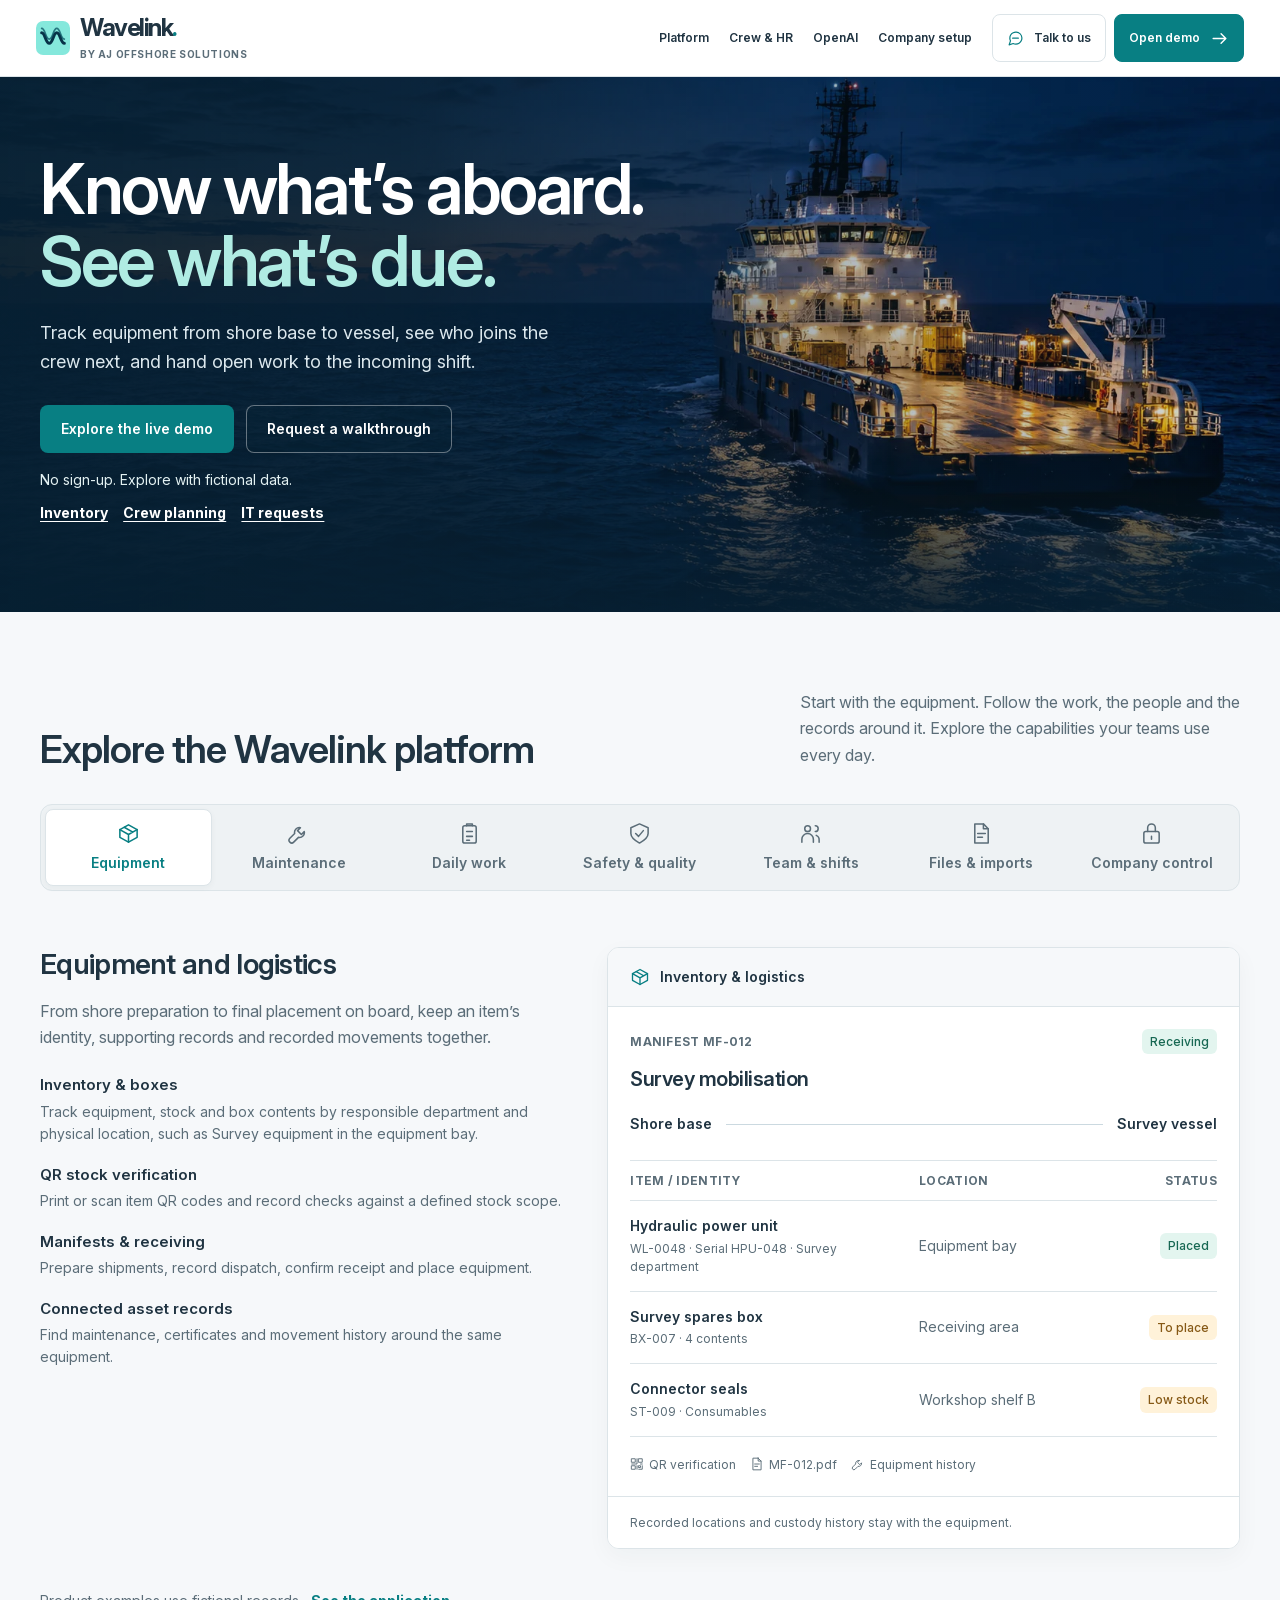
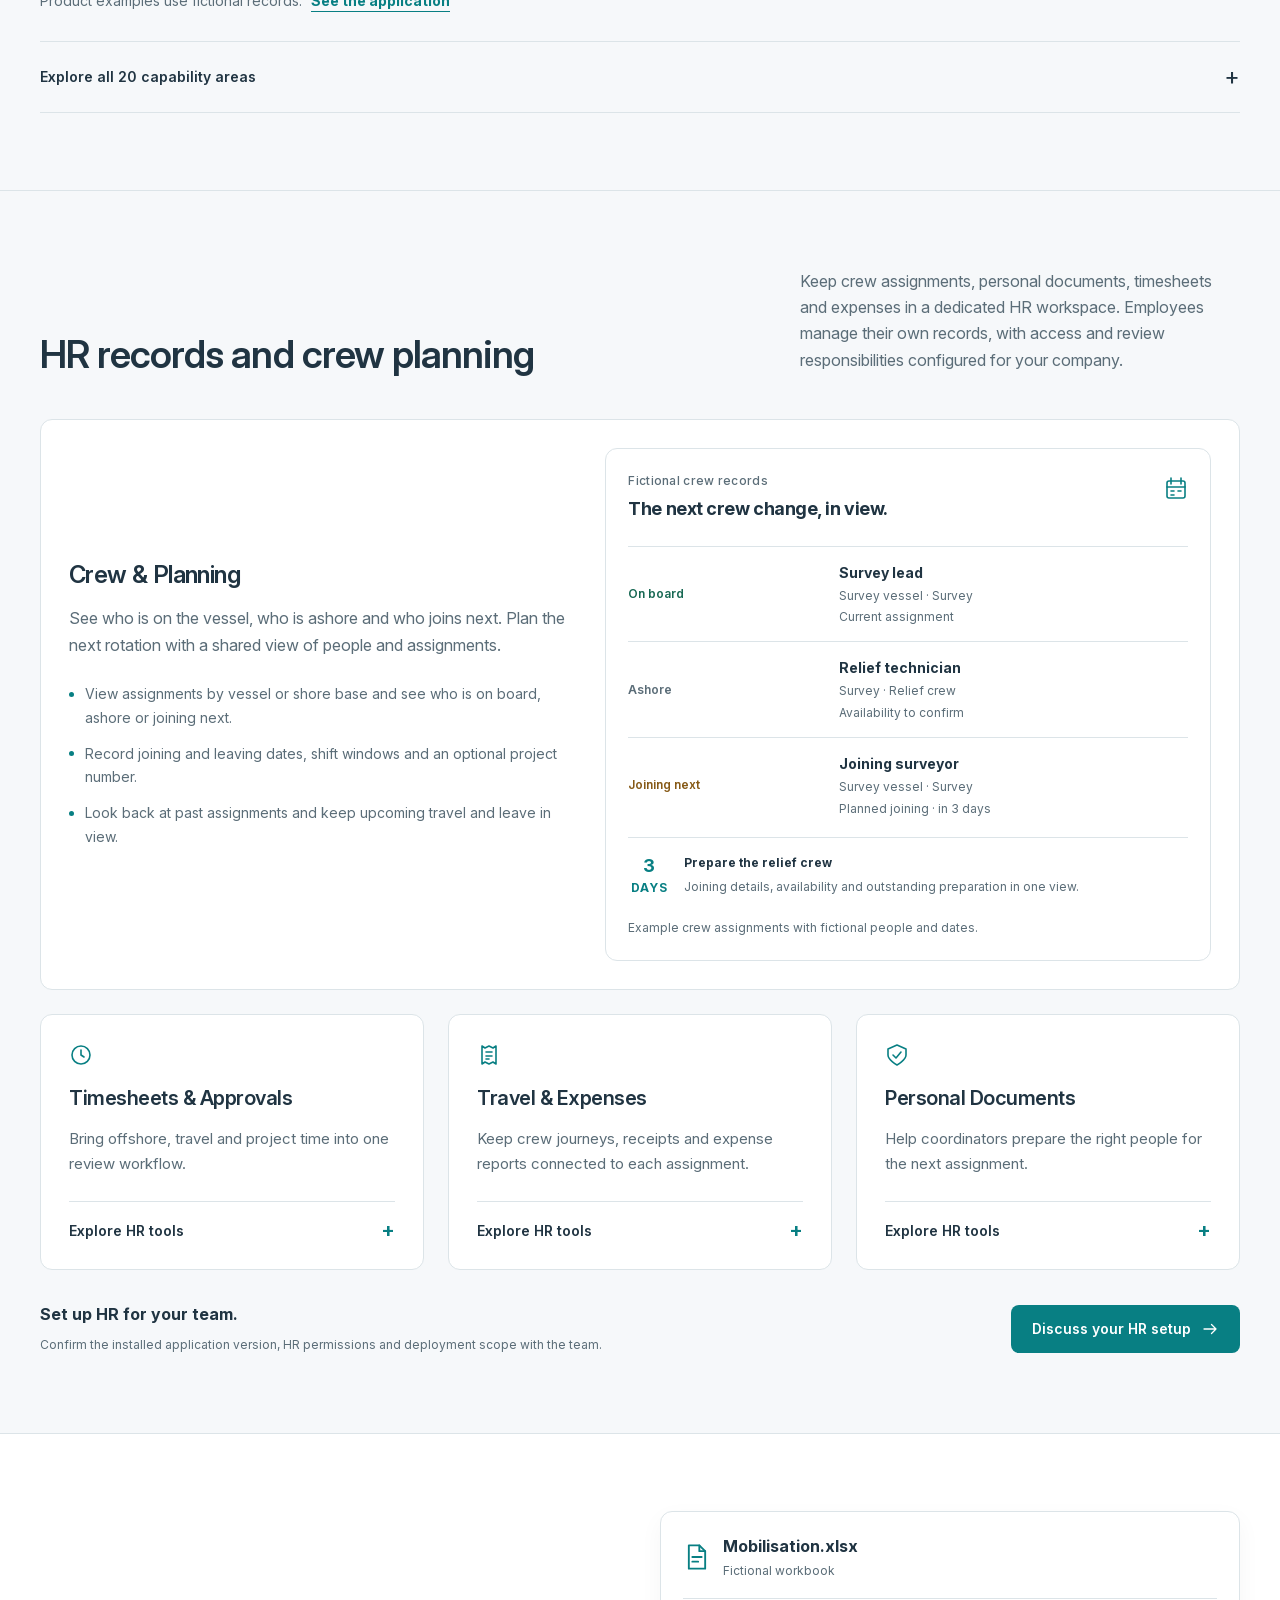
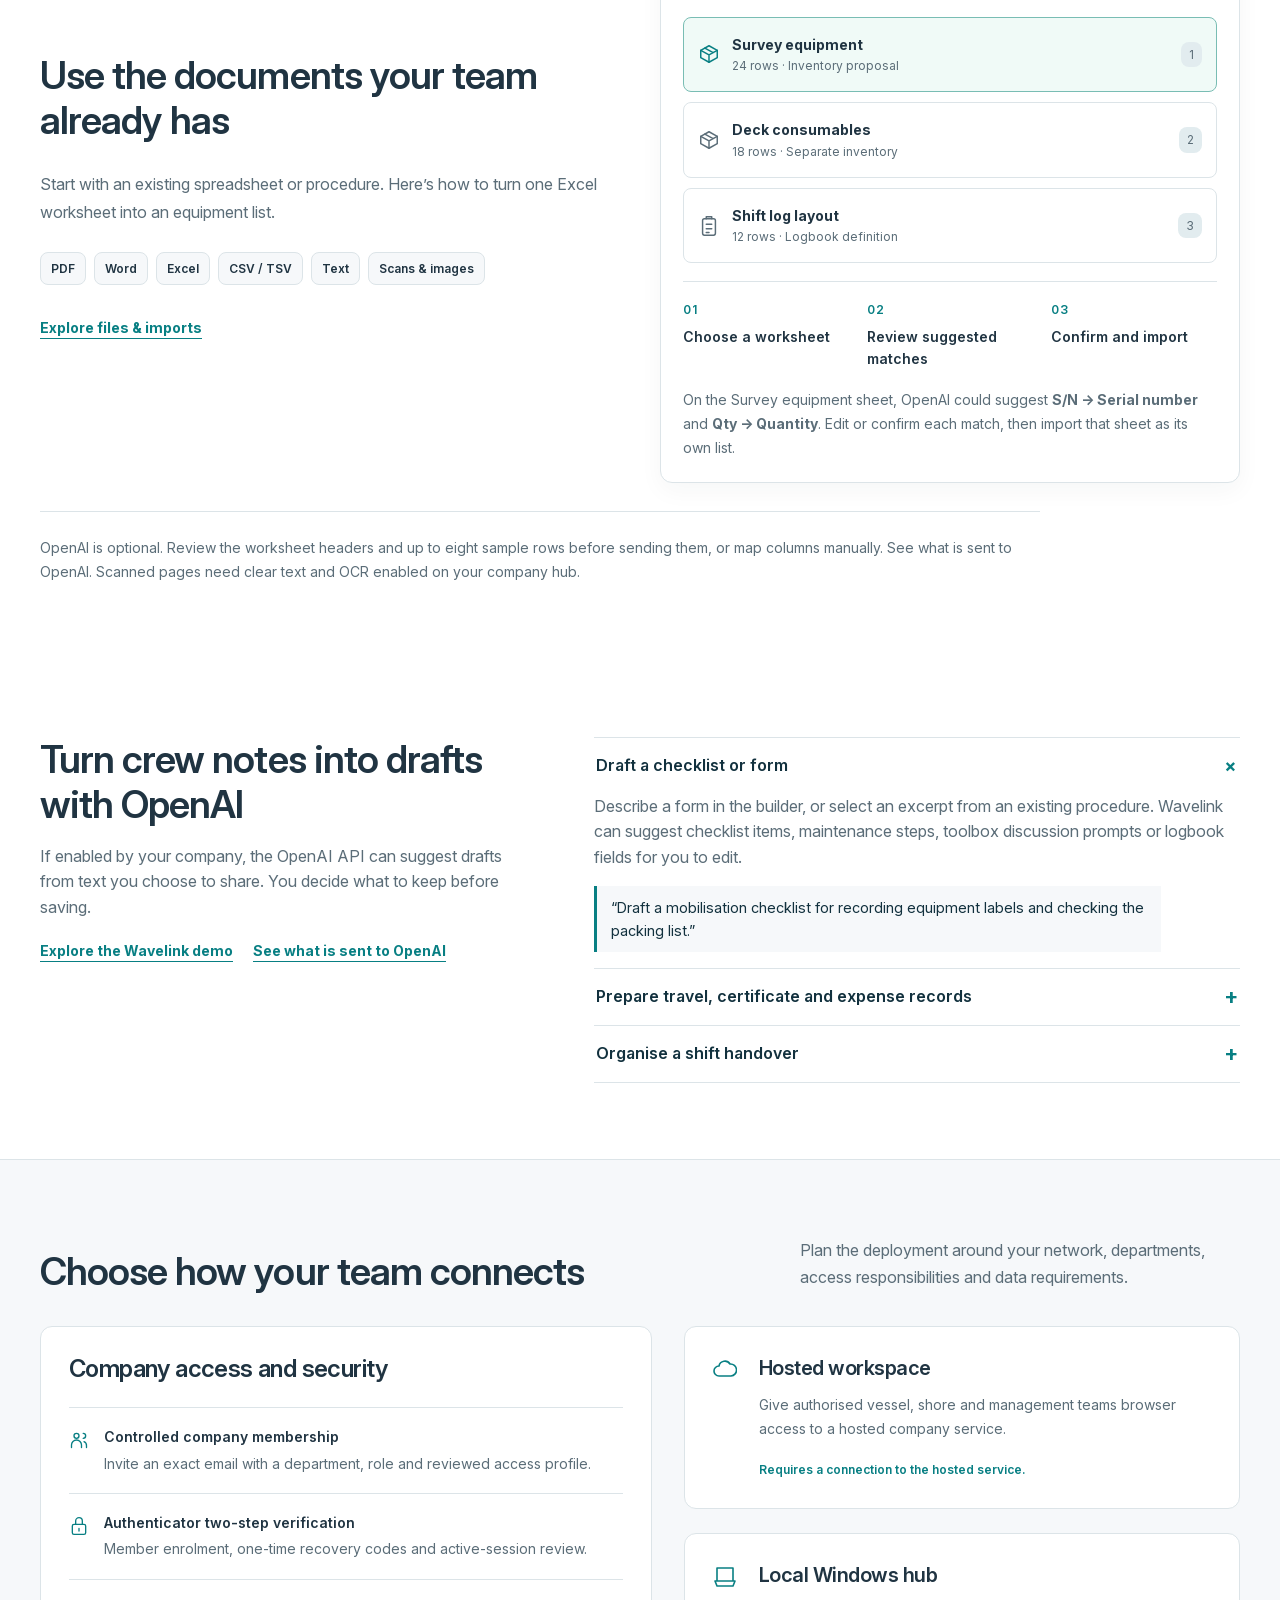
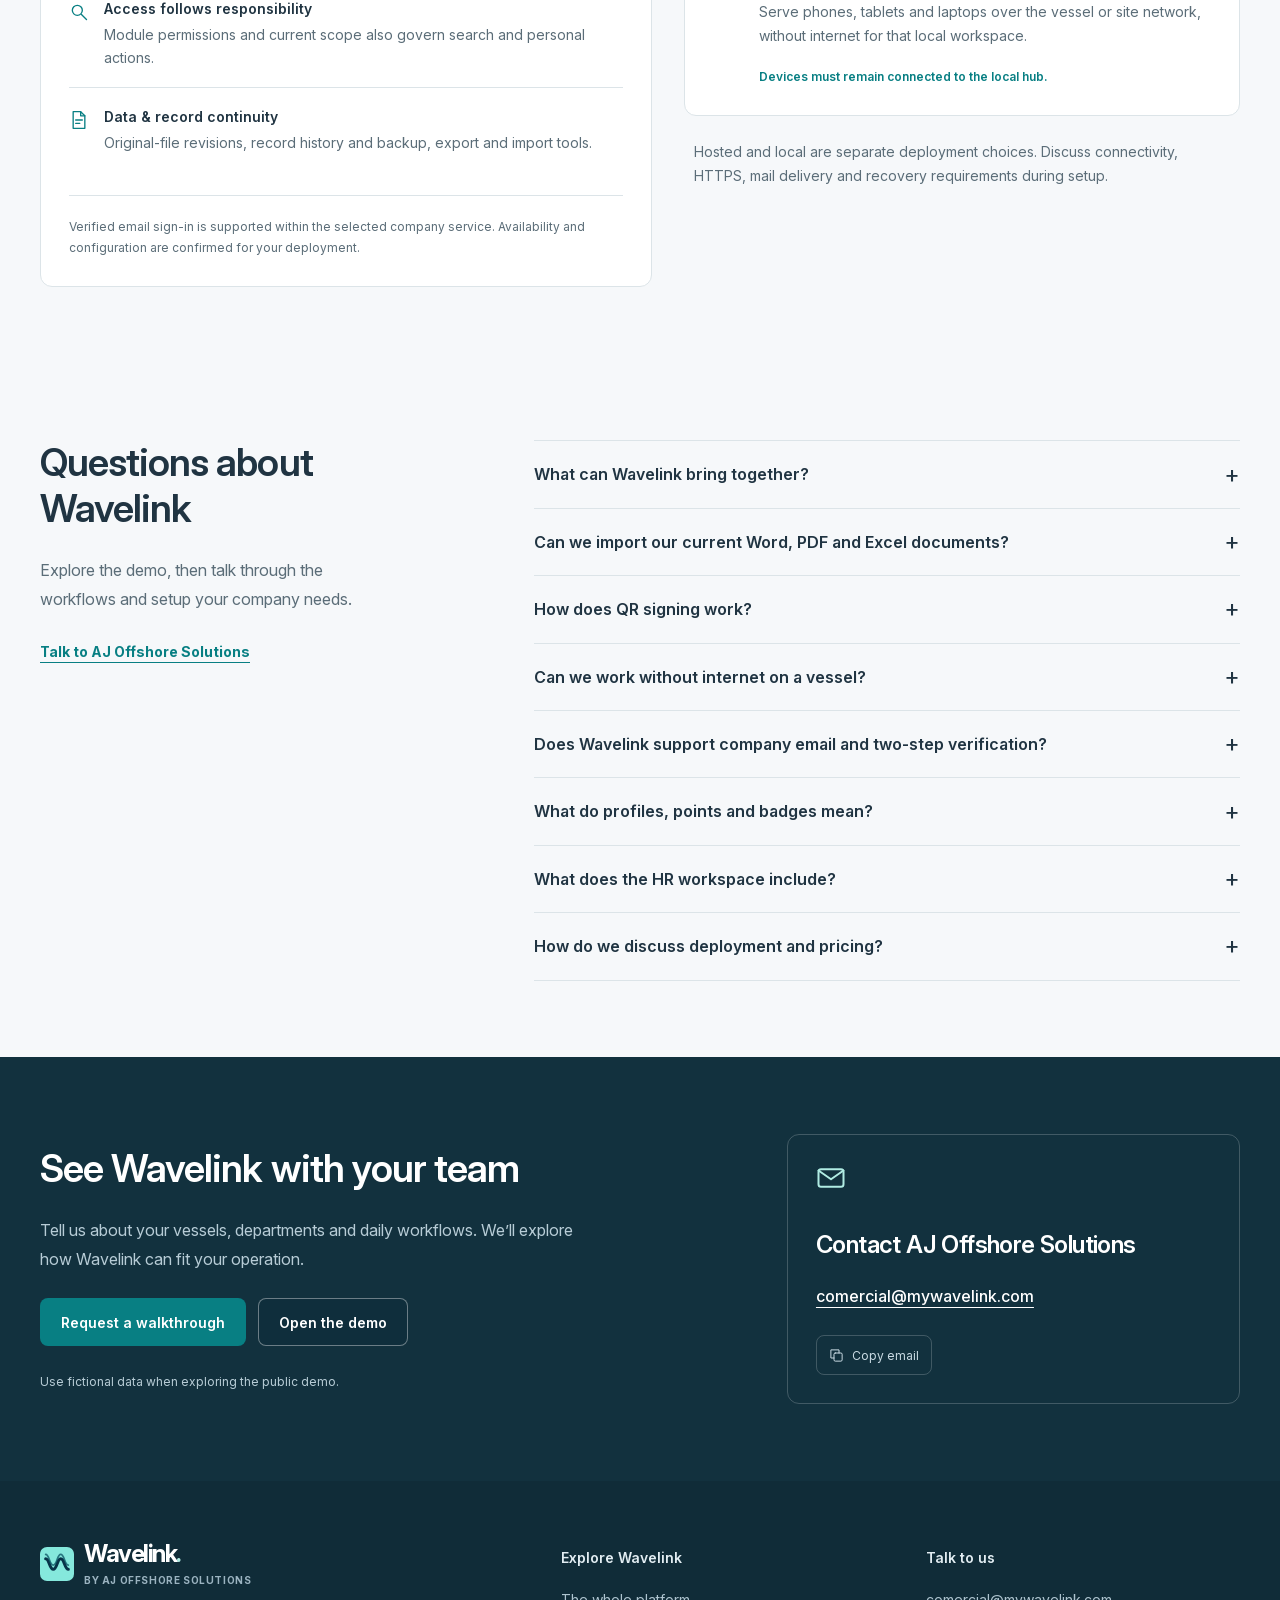
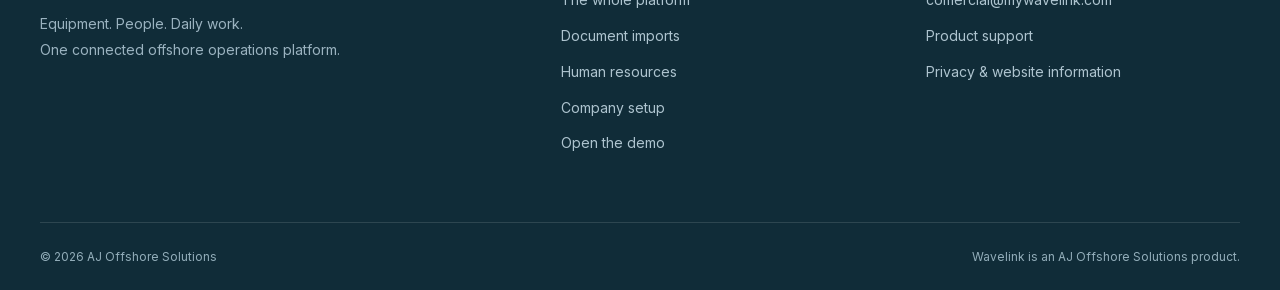
==== commit 8aacc773: "Remove illustrative sensor rack workflow from homepage" ====
--- a/site/index.html
+++ b/site/index.html
@@ -25,7 +25,6 @@
 
 <header class="site-header" id="top"><div class="container header-inner"><a class="brand" href="#top" aria-label="Wavelink home"><img src="assets/wavelink-mark.svg" alt="" width="40" height="40"><span><strong>Wavelink<span>.</span></strong><small>BY AJ OFFSHORE SOLUTIONS</small></span></a><button class="menu-toggle" aria-controls="main-navigation" aria-expanded="false" hidden type="button">Menu</button>
 <nav id="main-navigation" aria-label="Main navigation">
-<a class="nav-link" href="#workflow">How it works</a>
 <a class="nav-link" href="#platform">Platform</a>
 <a class="nav-link" href="#packages">Crew &amp; HR</a>
 <a class="nav-link" href="#ai-assistance">OpenAI</a>
@@ -42,44 +41,7 @@
 <h1 id="hero-title">Know what’s aboard.<br><em>See what’s due.</em></h1>
 <p class="hero-lede">Track equipment from shore base to vessel, see who joins the crew next, and hand open work to the incoming shift.</p><div class="hero-actions"><a class="button primary" href="https://demo.mywavelink.com/__demo/public" target="_blank" rel="noopener noreferrer">Explore the live demo<span class="sr-only"> (opens in a new tab)</span></a><a class="button hero-secondary" href="mailto:comercial@mywavelink.com?subject=Wavelink%20company%20walkthrough">Request a walkthrough</a></div><div class="hero-demo-paths" id="team-demos"><p>No sign-up. Explore with fictional data.</p><nav aria-label="Start the demo in a specific area"><a href="https://demo.mywavelink.com/__demo/public?area=inventory" target="_blank" rel="noopener noreferrer">Inventory<span class="sr-only"> demo (opens in a new tab)</span></a><a href="https://demo.mywavelink.com/__demo/public?area=hr" target="_blank" rel="noopener noreferrer">Crew planning<span class="sr-only"> demo (opens in a new tab)</span></a><a href="https://demo.mywavelink.com/__demo/public?area=it" target="_blank" rel="noopener noreferrer">IT requests<span class="sr-only"> demo (opens in a new tab)</span></a></nav></div></div></div></section>
 
-<section class="journey-section workflow-story section" id="workflow" aria-labelledby="journey-title">
-  <div class="container">
-    <h2 id="journey-title">Follow a sensor rack from shore to handover</h2>
-    <div class="workflow-story-layout">
-      <div class="workflow-story-copy">
-        <ol class="workflow-story-steps">
-          <li>
-            <h3>Prepare the shipment</h3>
-            <p>Find the rack in inventory, add it to the manifest and record where the vessel team receives it.</p>
-          </li>
-          <li>
-            <h3>Inspect it on board</h3>
-            <p>Open the sensor rack inspection in Maintenance. The crew records each check and attaches evidence for the incoming shift.</p>
-          </li>
-          <li>
-            <h3>Hand over the open work</h3>
-            <p>Record what was checked and what still needs attention in the shift handover. The incoming crew can read and acknowledge it.</p>
-          </li>
-        </ol>
-        <a class="inline-link" href="https://demo.mywavelink.com/__demo/public?area=inventory" target="_blank" rel="noopener noreferrer">Find equipment in the demo<span class="sr-only"> (opens in a new tab)</span></a>
-      </div>
-      <figure class="workflow-story-figure">
-        <div class="inspection-record">
-          <p class="inspection-context">Maintenance · Offshore vessel</p>
-          <h3>Sensor rack inspection</h3>
-          <p class="inspection-progress">Open · 1 of 2 checks complete</p>
-          <ol>
-            <li><strong>Check rack mountings</strong><p>Complete. All four mounting bolts are secure.</p><small>Evidence recorded · Mounting plate photo</small></li>
-            <li><strong>Inspect cable labels</strong><p>Pending. Incoming shift to verify the port-side cable labels.</p></li>
-          </ol>
-        </div>
-        <figcaption>Illustrative inspection record.</figcaption>
-      </figure>
-    </div>
-  </div>
-</section>
-
-<section class="platform-section section" id="platform" aria-labelledby="platform-title"><div class="container"><div class="section-heading"><div>
+<section class="platform-section section" id="platform" aria-labelledby="platform-title"><span id="workflow" class="legacy-section-anchor" aria-hidden="true"></span><div class="container"><div class="section-heading"><div>
 
 <h2 id="platform-title">Explore the Wavelink platform</h2></div>
 <p>Start with the equipment. Follow the work, the people and the records around it. Explore the capabilities your teams use every day.</p></div>
--- a/site/styles.css
+++ b/site/styles.css
@@ -3393,9 +3393,12 @@
   .role-paths {grid-template-columns:1fr;gap:.7rem}
   .role-path p {margin-bottom:.65rem;max-width:none}
 }
-
-/* Compact guest links beneath the primary hero actions. */
-.hero-demo-paths { margin-block-start: 1rem; }
-.hero-demo-paths p { margin: 0; color: #e3f1f2; font-size: .875rem; }
-.hero-demo-paths nav { display: flex; flex-wrap: wrap; gap: 0 .95rem; }
+
+/* Compact guest links beneath the primary hero actions. */
+.hero-demo-paths { margin-block-start: 1rem; }
+.hero-demo-paths p { margin: 0; color: #e3f1f2; font-size: .875rem; }
+.hero-demo-paths nav { display: flex; flex-wrap: wrap; gap: 0 .95rem; }
 .hero-demo-paths a { display: inline-flex; align-items: center; min-block-size: 44px; color: inherit; font-size: .875rem; font-weight: 700; text-decoration: underline; text-underline-offset: .22em; }
+
+/* Preserve the old workflow bookmark at the platform section. */
+.legacy-section-anchor { display: block; scroll-margin-top: 6rem; }
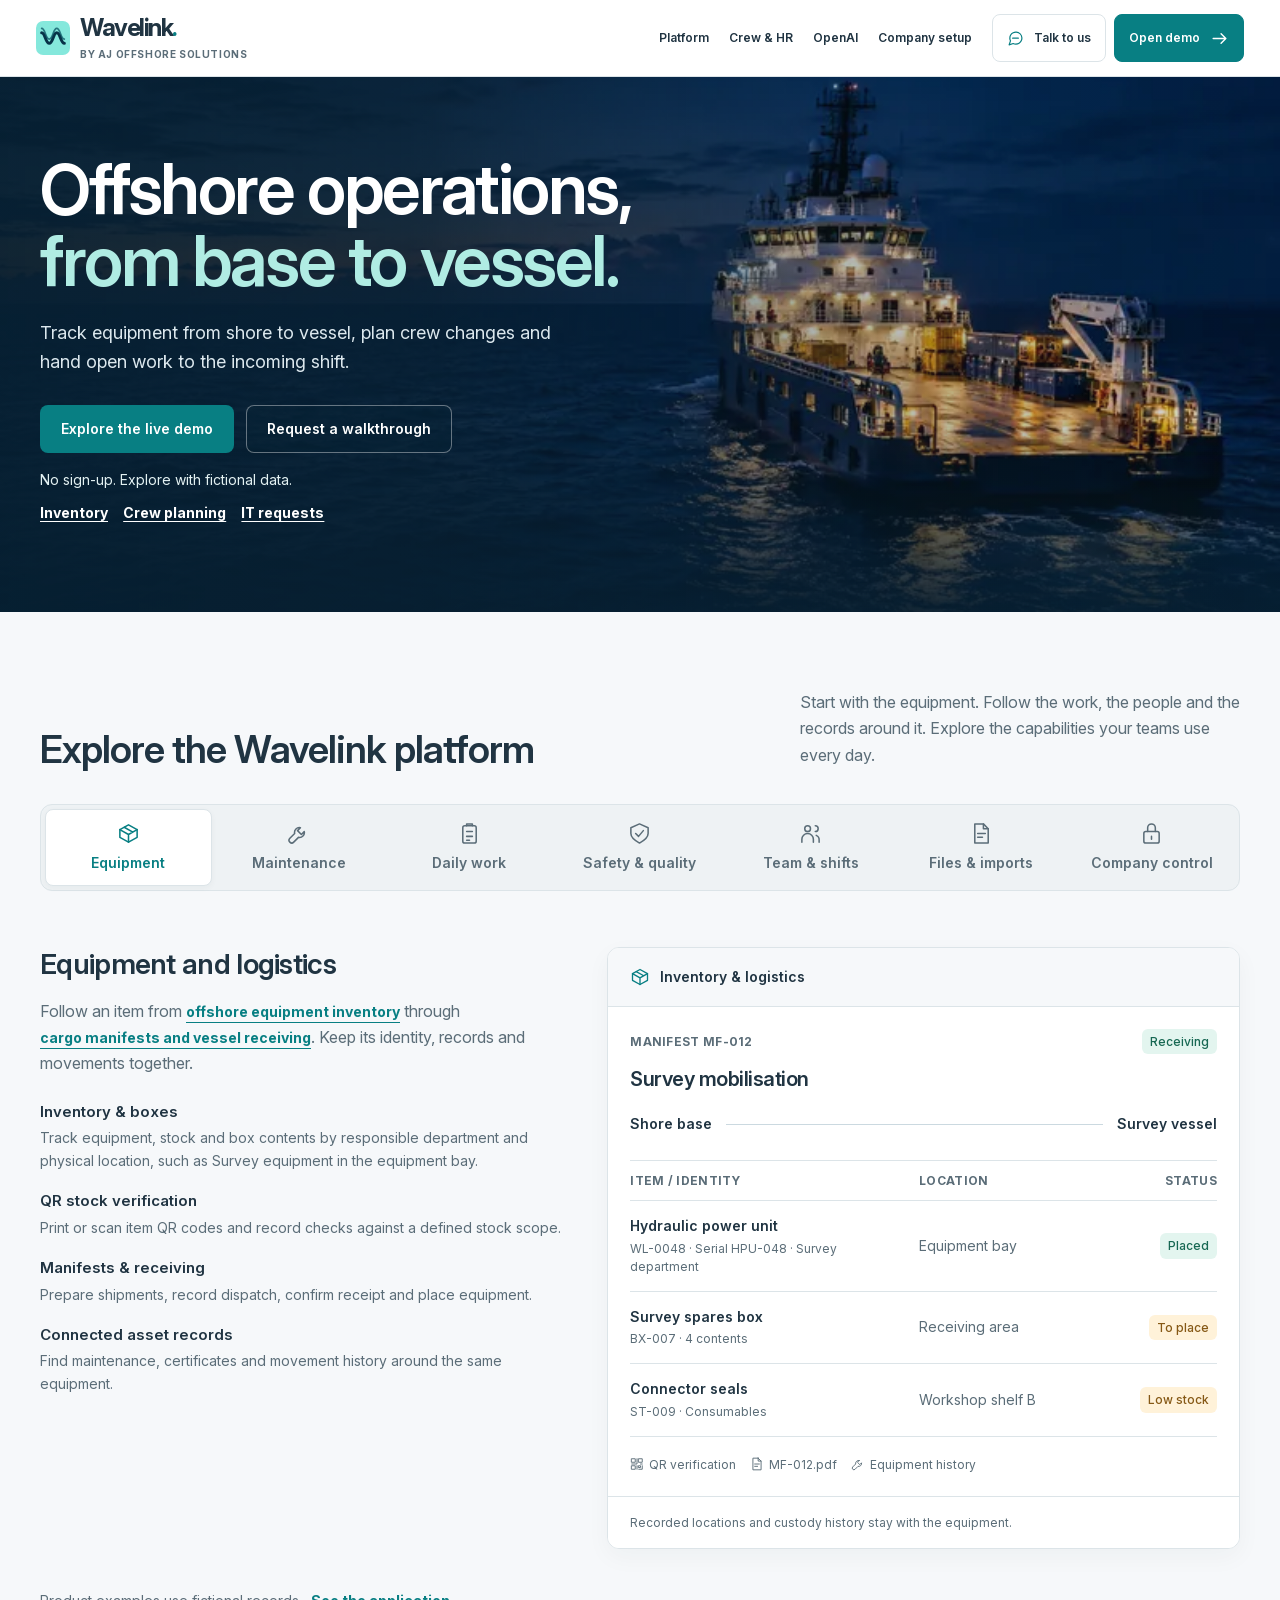
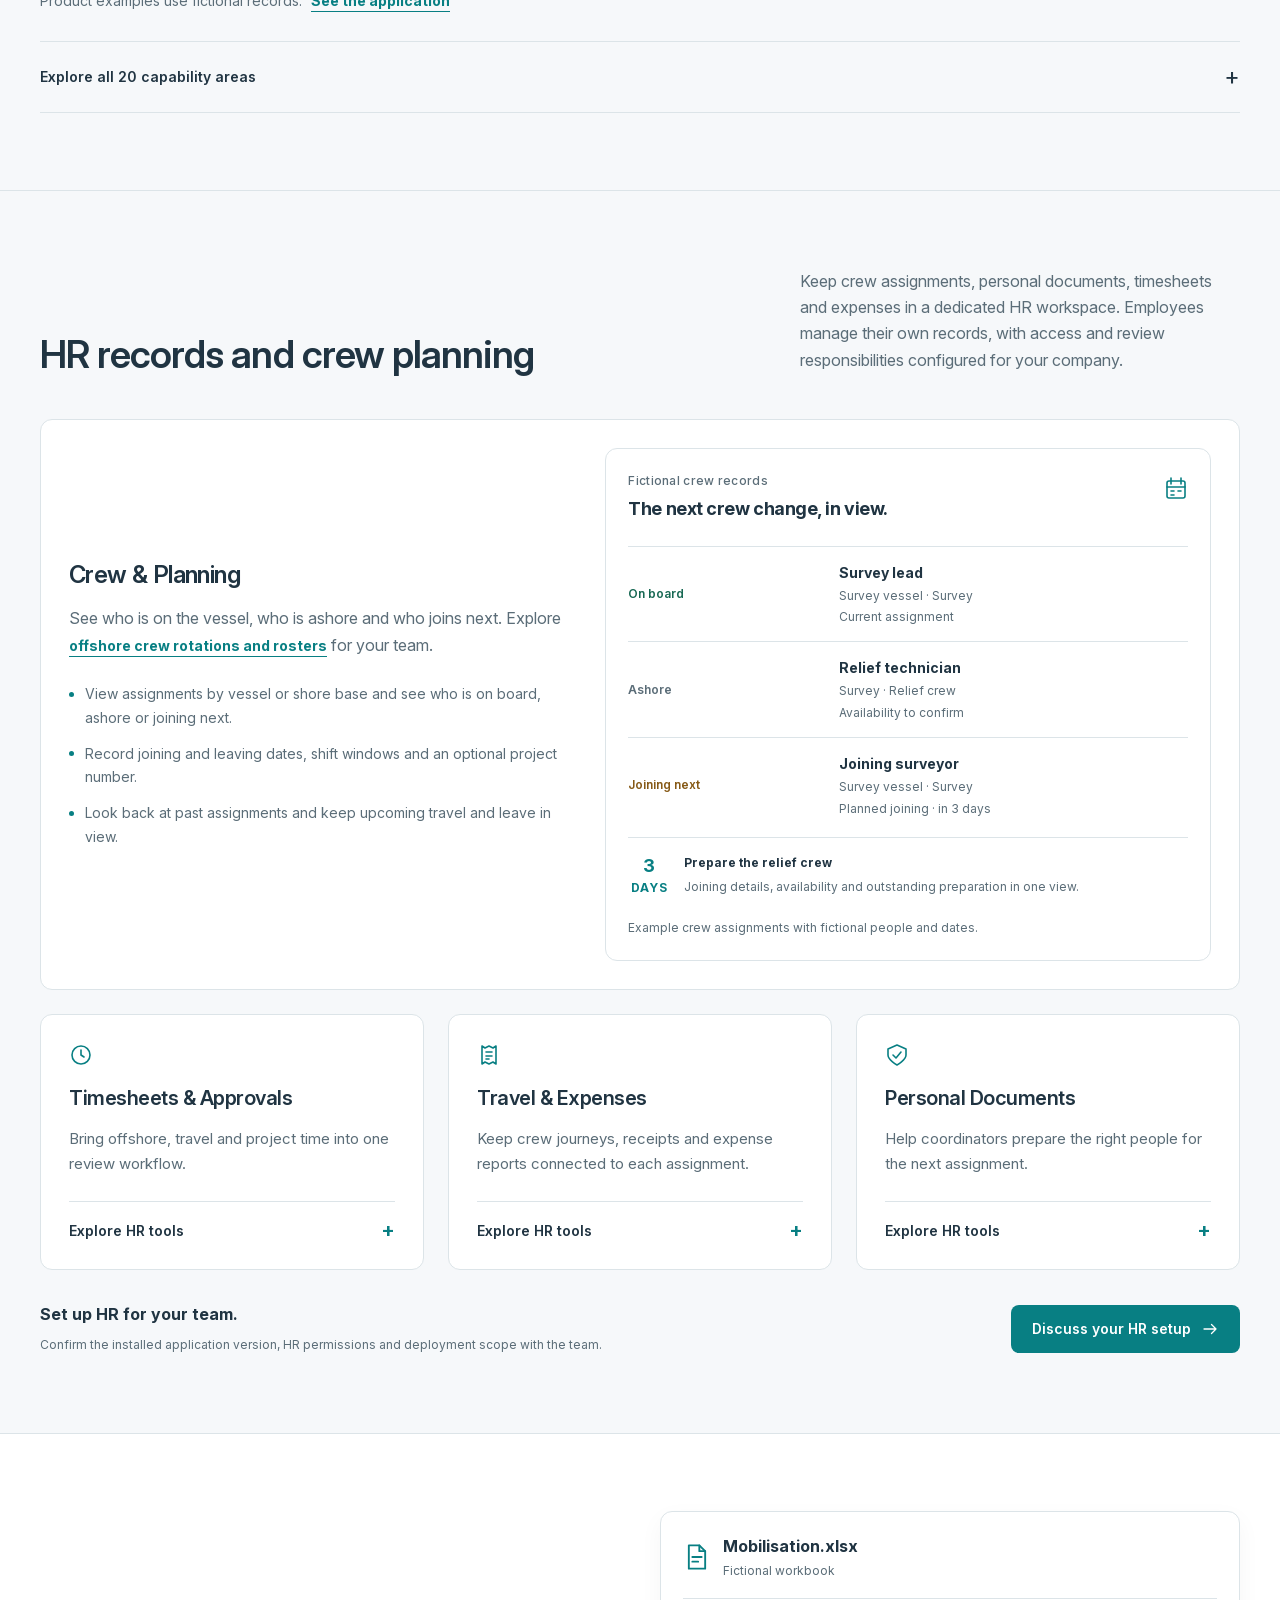
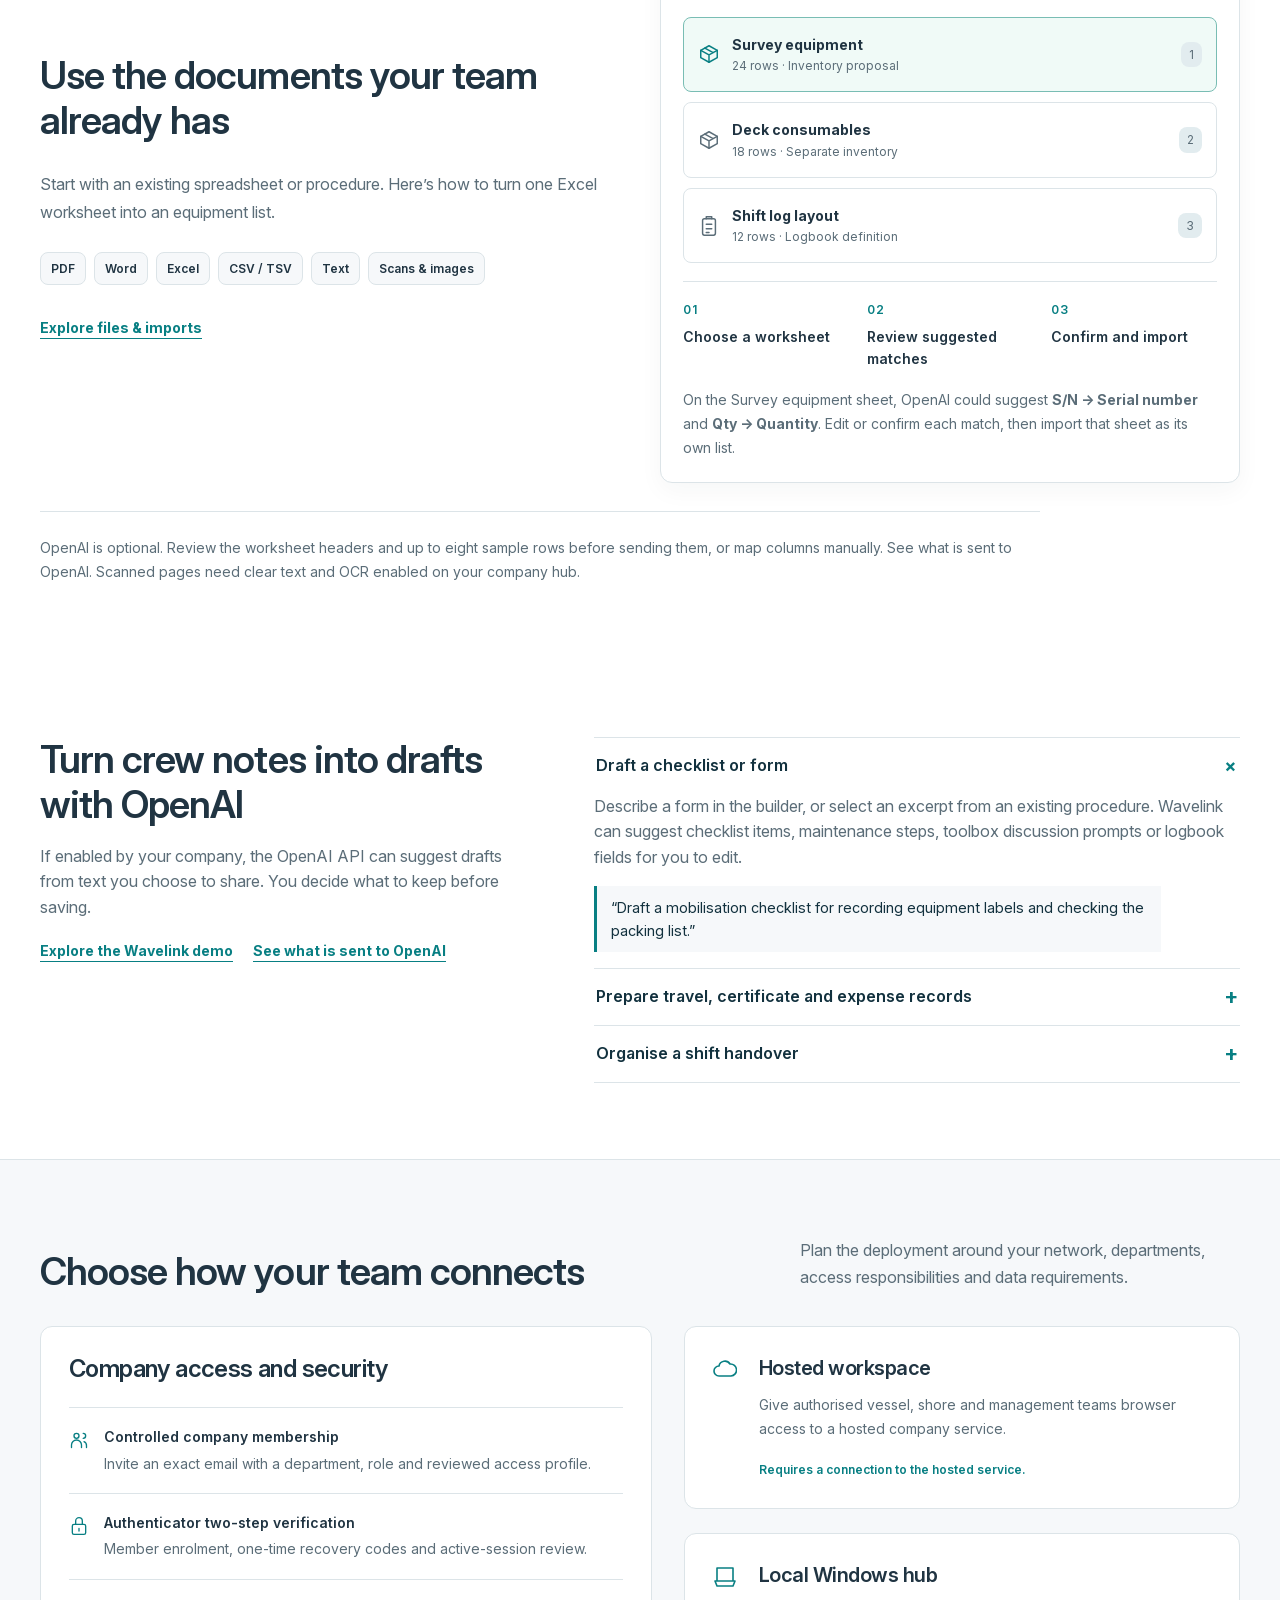
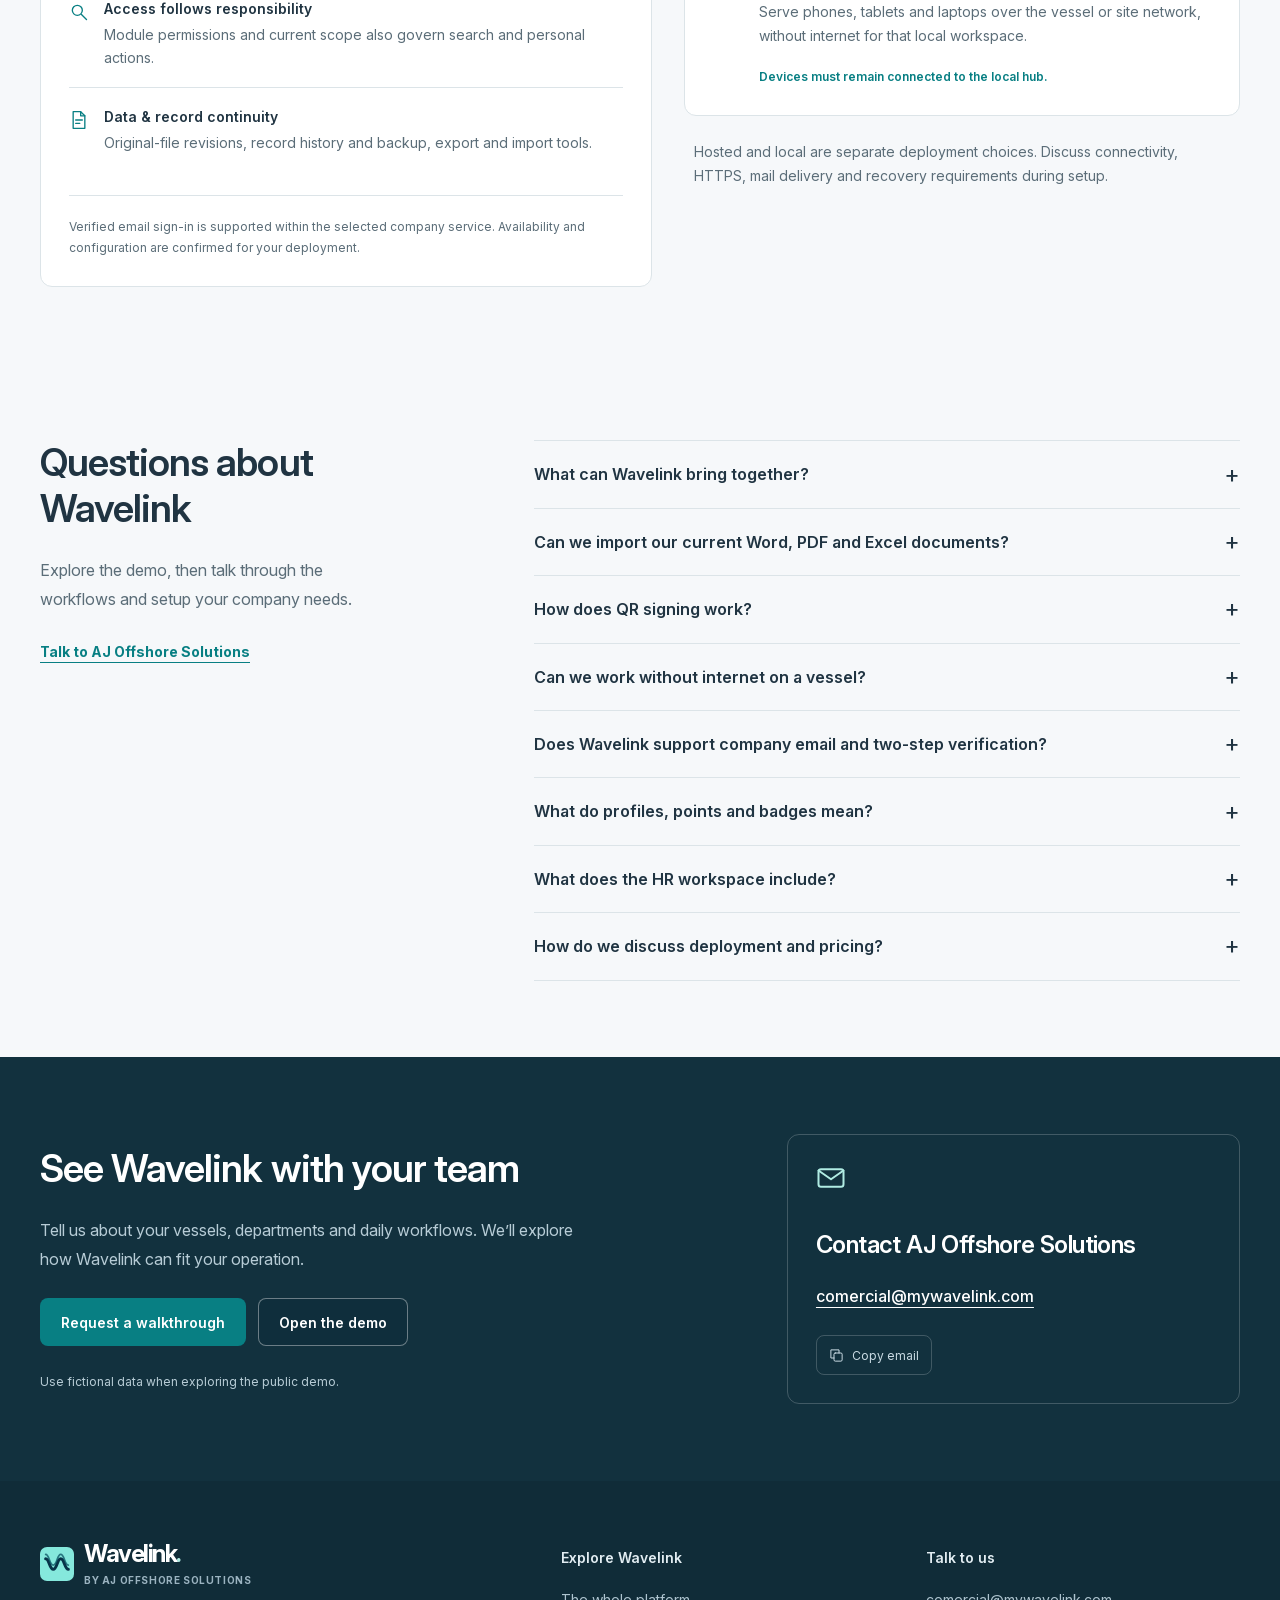
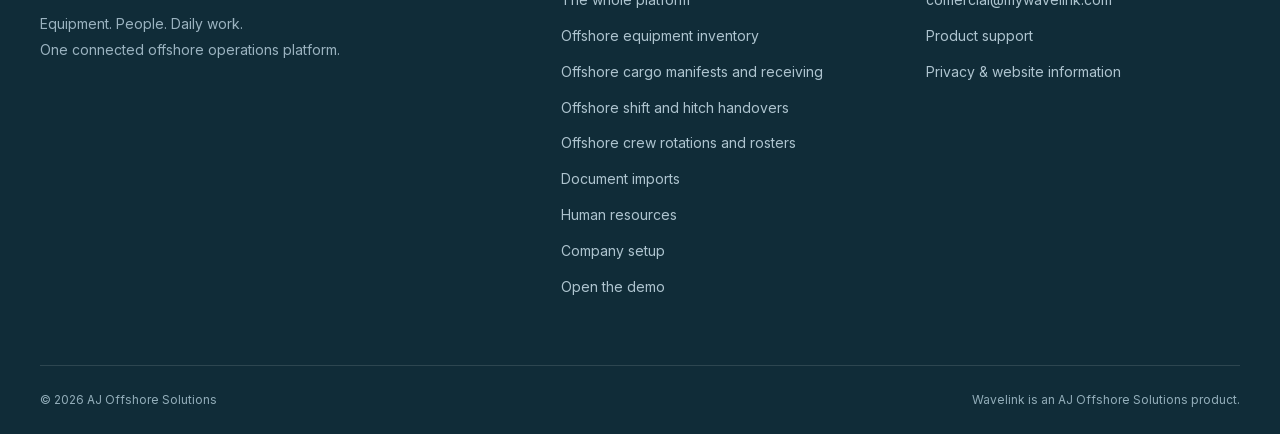
==== commit 0f50dc92: "[skip render] Improve WaveLink marketing SEO and workflow guides" ====
--- a/site/index.html
+++ b/site/index.html
@@ -3,7 +3,7 @@
 <head>
 <meta charset="utf-8">
 <meta name="viewport" content="width=device-width,initial-scale=1">
-<meta name="description" content="Track equipment from shore to vessel, plan crew changes and hand open work to the next shift. Explore Wavelink with a fictional offshore team.">
+<meta name="description" content="Manage offshore equipment inventory, vessel cargo manifests, crew changes and shift handovers with Wavelink. Explore the workflows in a public demo.">
 <meta name="theme-color" content="#12313e">
 <link rel="canonical" href="https://www.mywavelink.com/">
 <link rel="icon" type="image/svg+xml" href="assets/favicon.svg">
@@ -13,12 +13,12 @@
 <link rel="stylesheet" href="styles.css?v=3.3.6">
 <script src="script.js?v=3.3.5" defer></script>
 <meta property="og:type" content="website">
-<meta property="og:title" content="Wavelink | Offshore operations, connected">
-<meta property="og:description" content="Track equipment from shore to vessel, plan crew changes and hand open work to the next shift. Explore Wavelink with a fictional offshore team.">
+<meta property="og:title" content="Offshore Operations Software for Equipment &amp; Crew | Wavelink">
+<meta property="og:description" content="Manage offshore equipment inventory, vessel cargo manifests, crew changes and shift handovers with Wavelink. Explore the workflows in a public demo.">
 <meta property="og:url" content="https://www.mywavelink.com/">
 <meta property="og:image" content="https://www.mywavelink.com/assets/wavelink-social.jpg?v=3.3.5">
 <meta property="og:image:alt" content="Wavelink: Every team. Every shift. One Wavelink.">
-<meta name="twitter:card" content="summary_large_image"><title>Wavelink | Offshore operations, connected</title></head>
+<meta name="twitter:card" content="summary_large_image"><title>Offshore Operations Software for Equipment &amp; Crew | Wavelink</title></head>
 
 <body>
 <a class="skip-link" href="#main">Skip to content</a>
@@ -38,8 +38,8 @@
 
 <section class="hero" aria-labelledby="hero-title"><picture class="hero-image"><source media="(max-width: 740px)" srcset="assets/offshore-operations-small.webp"><img src="assets/offshore-operations.webp" width="1672" height="941" alt="" fetchpriority="high"></picture><div class="container hero-inner"><div class="hero-copy">
 
-<h1 id="hero-title">Know what’s aboard.<br><em>See what’s due.</em></h1>
-<p class="hero-lede">Track equipment from shore base to vessel, see who joins the crew next, and hand open work to the incoming shift.</p><div class="hero-actions"><a class="button primary" href="https://demo.mywavelink.com/__demo/public" target="_blank" rel="noopener noreferrer">Explore the live demo<span class="sr-only"> (opens in a new tab)</span></a><a class="button hero-secondary" href="mailto:comercial@mywavelink.com?subject=Wavelink%20company%20walkthrough">Request a walkthrough</a></div><div class="hero-demo-paths" id="team-demos"><p>No sign-up. Explore with fictional data.</p><nav aria-label="Start the demo in a specific area"><a href="https://demo.mywavelink.com/__demo/public?area=inventory" target="_blank" rel="noopener noreferrer">Inventory<span class="sr-only"> demo (opens in a new tab)</span></a><a href="https://demo.mywavelink.com/__demo/public?area=hr" target="_blank" rel="noopener noreferrer">Crew planning<span class="sr-only"> demo (opens in a new tab)</span></a><a href="https://demo.mywavelink.com/__demo/public?area=it" target="_blank" rel="noopener noreferrer">IT requests<span class="sr-only"> demo (opens in a new tab)</span></a></nav></div></div></div></section>
+<h1 id="hero-title">Offshore operations,<br><em>from base to vessel.</em></h1>
+<p class="hero-lede">Track equipment from shore to vessel, plan crew changes and hand open work to the incoming shift.</p><div class="hero-actions"><a class="button primary" href="https://demo.mywavelink.com/__demo/public" target="_blank" rel="noopener noreferrer">Explore the live demo<span class="sr-only"> (opens in a new tab)</span></a><a class="button hero-secondary" href="mailto:comercial@mywavelink.com?subject=Wavelink%20company%20walkthrough">Request a walkthrough</a></div><div class="hero-demo-paths" id="team-demos"><p>No sign-up. Explore with fictional data.</p><nav aria-label="Start the demo in a specific area"><a href="https://demo.mywavelink.com/__demo/public?area=inventory" target="_blank" rel="noopener noreferrer">Inventory<span class="sr-only"> demo (opens in a new tab)</span></a><a href="https://demo.mywavelink.com/__demo/public?area=hr" target="_blank" rel="noopener noreferrer">Crew planning<span class="sr-only"> demo (opens in a new tab)</span></a><a href="https://demo.mywavelink.com/__demo/public?area=it" target="_blank" rel="noopener noreferrer">IT requests<span class="sr-only"> demo (opens in a new tab)</span></a></nav></div></div></div></section>
 
 <section class="platform-section section" id="platform" aria-labelledby="platform-title"><span id="workflow" class="legacy-section-anchor" aria-hidden="true"></span><div class="container"><div class="section-heading"><div>
 
@@ -49,7 +49,7 @@
 <section class="platform-panel" id="panel-equipment" aria-labelledby="title-equipment"><div class="panel-copy">
 
 <h3 id="title-equipment">Equipment and logistics</h3>
-<p>From shore preparation to final placement on board, keep an item’s identity, supporting records and recorded movements together.</p>
+<p>Follow an item from <a class="inline-link" href="offshore-equipment-inventory.html">offshore equipment inventory</a> through <a class="inline-link" href="offshore-cargo-manifests.html">cargo manifests and vessel receiving</a>. Keep its identity, records and movements together.</p>
 <ul class="feature-list">
 <li><strong>Inventory & boxes</strong><span>Track equipment, stock and box contents by responsible department and physical location, such as Survey equipment in the equipment bay.</span></li>
 <li><strong>QR stock verification</strong><span>Print or scan item QR codes and record checks against a defined stock scope.</span></li>
@@ -100,7 +100,7 @@
 <section class="platform-panel" id="panel-people" aria-labelledby="title-people"><div class="panel-copy">
 
 <h3 id="title-people">Handovers and team</h3>
-<p>Keep department handovers, assigned work and the people behind it connected—across daily shifts and hitch changes.</p>
+<p>Use <a class="inline-link" href="offshore-shift-handovers.html">department shift and hitch handovers</a> to connect the outgoing crew’s work with the people taking over.</p>
 <ul class="feature-list">
 <li><strong>Daily & hitch handovers</strong><span>Use configured shifts, continue saved drafts and publish for acknowledgement.</span></li>
 <li><strong>My actions & global search</strong><span>Find authorised records and see your current assignments, reviews and attention items.</span></li>
@@ -144,7 +144,7 @@
 <div class="package-featured package-card" id="package-crew">
 <div class="package-copy">
 <h3>Crew & Planning</h3>
-<p>See who is on the vessel, who is ashore and who joins next. Plan the next rotation with a shared view of people and assignments.</p>
+<p>See who is on the vessel, who is ashore and who joins next. Explore <a class="inline-link" href="offshore-crew-rotation-software.html">offshore crew rotations and rosters</a> for your team.</p>
 <ul class="package-list">
 <li>View assignments by vessel or shore base and see who is on board, ashore or joining next.</li>
 <li>Record joining and leaving dates, shift windows and an optional project number.</li>
@@ -283,7 +283,7 @@
 
 <footer class="site-footer"><div class="container footer-main"><div><a class="brand" href="#top" aria-label="Wavelink home"><img src="assets/wavelink-mark.svg" alt="" width="40" height="40"><span><strong>Wavelink<span>.</span></strong><small>BY AJ OFFSHORE SOLUTIONS</small></span></a>
 <p>Equipment. People. Daily work.<br>One connected offshore operations platform.</p></div><div>
-<h2>Explore Wavelink</h2><a href="#platform">The whole platform</a><a href="#imports">Document imports</a><a href="#packages">Human resources</a><a href="#company">Company setup</a><a class="footer-link" href="https://demo.mywavelink.com/__demo/public" target="_blank" rel="noopener noreferrer">Open the demo<span class="sr-only"> (opens in a new tab)</span></a></div><div>
+<h2>Explore Wavelink</h2><a href="#platform">The whole platform</a><a href="offshore-equipment-inventory.html">Offshore equipment inventory</a><a href="offshore-cargo-manifests.html">Offshore cargo manifests and receiving</a><a href="offshore-shift-handovers.html">Offshore shift and hitch handovers</a><a href="offshore-crew-rotation-software.html">Offshore crew rotations and rosters</a><a href="#imports">Document imports</a><a href="#packages">Human resources</a><a href="#company">Company setup</a><a class="footer-link" href="https://demo.mywavelink.com/__demo/public" target="_blank" rel="noopener noreferrer">Open the demo<span class="sr-only"> (opens in a new tab)</span></a></div><div>
 <h2>Talk to us</h2><a href="mailto:comercial@mywavelink.com">comercial@mywavelink.com</a><a href="mailto:support@mywavelink.com">Product support</a><a href="privacy.html">Privacy & website information</a></div></div><div class="container footer-bottom"><span>© <span data-year>2026</span> AJ Offshore Solutions</span><span>Wavelink is an AJ Offshore Solutions product.</span></div></footer>
 
 
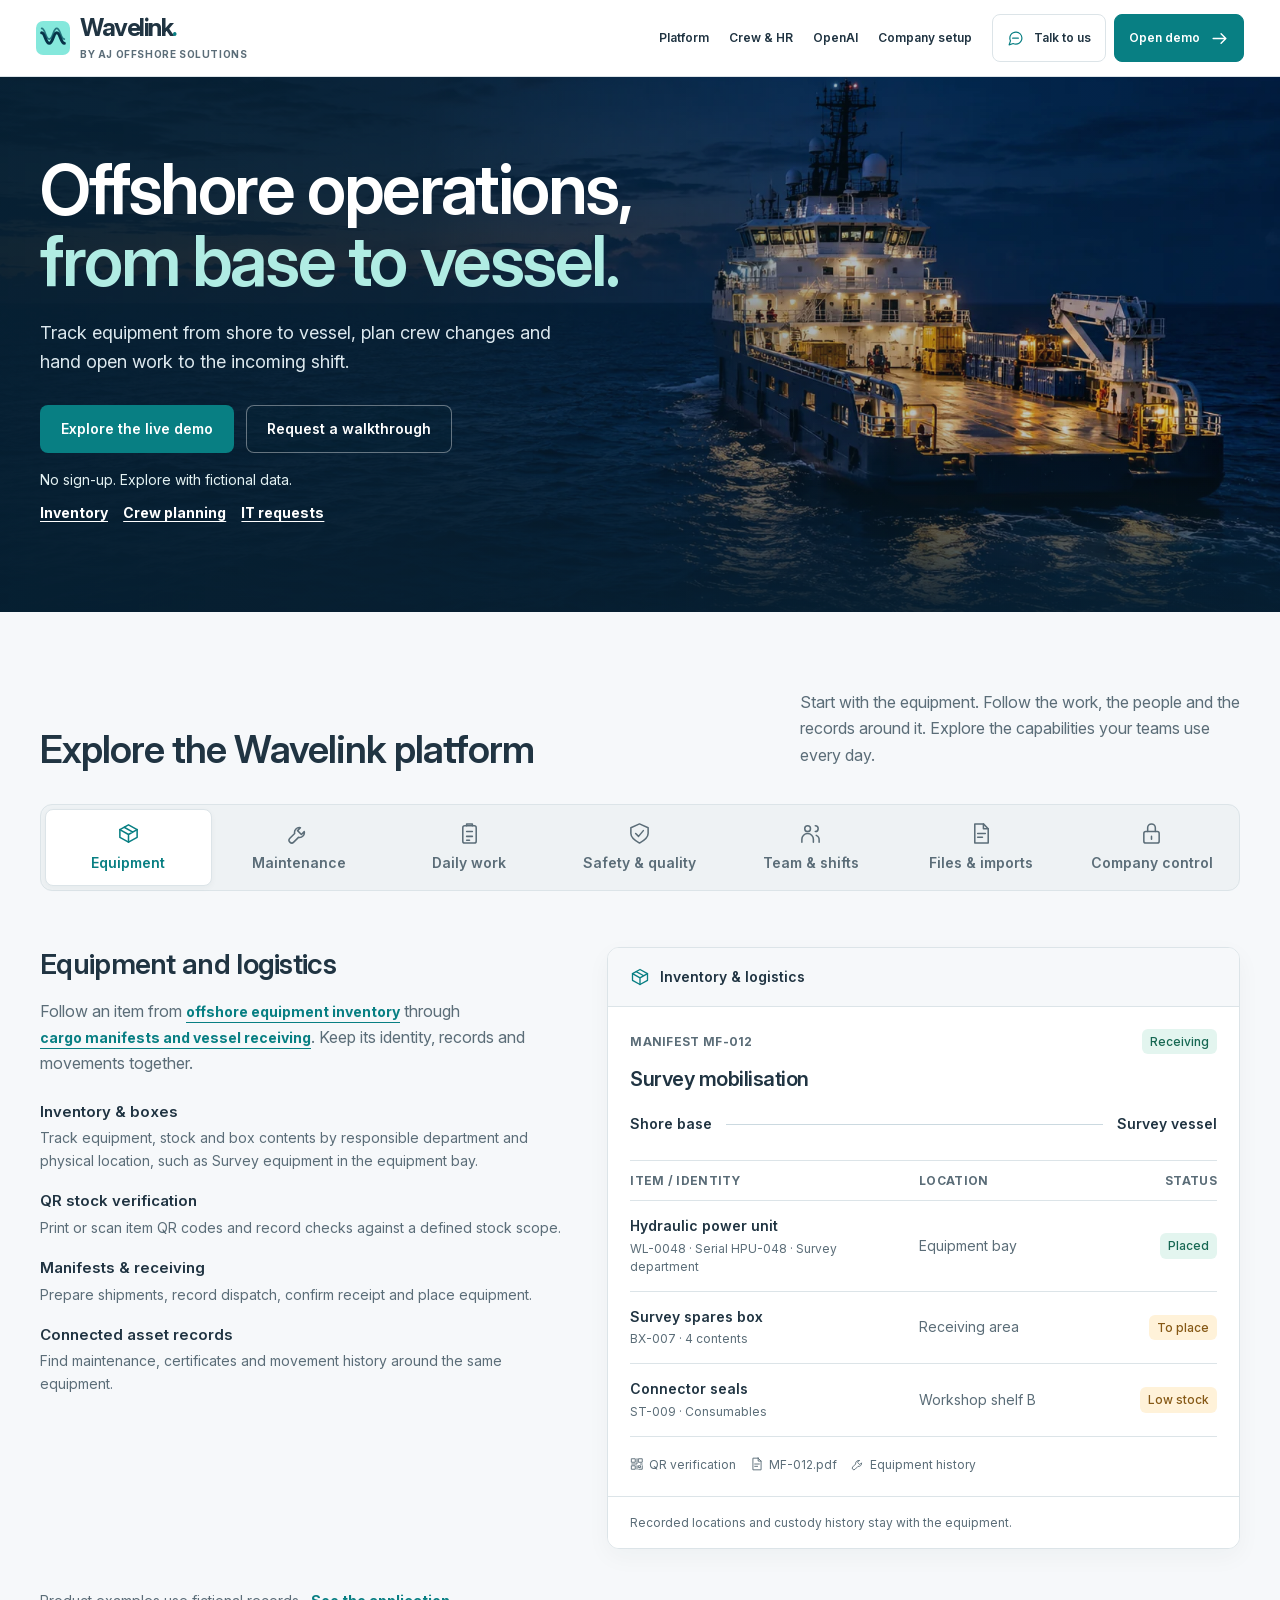
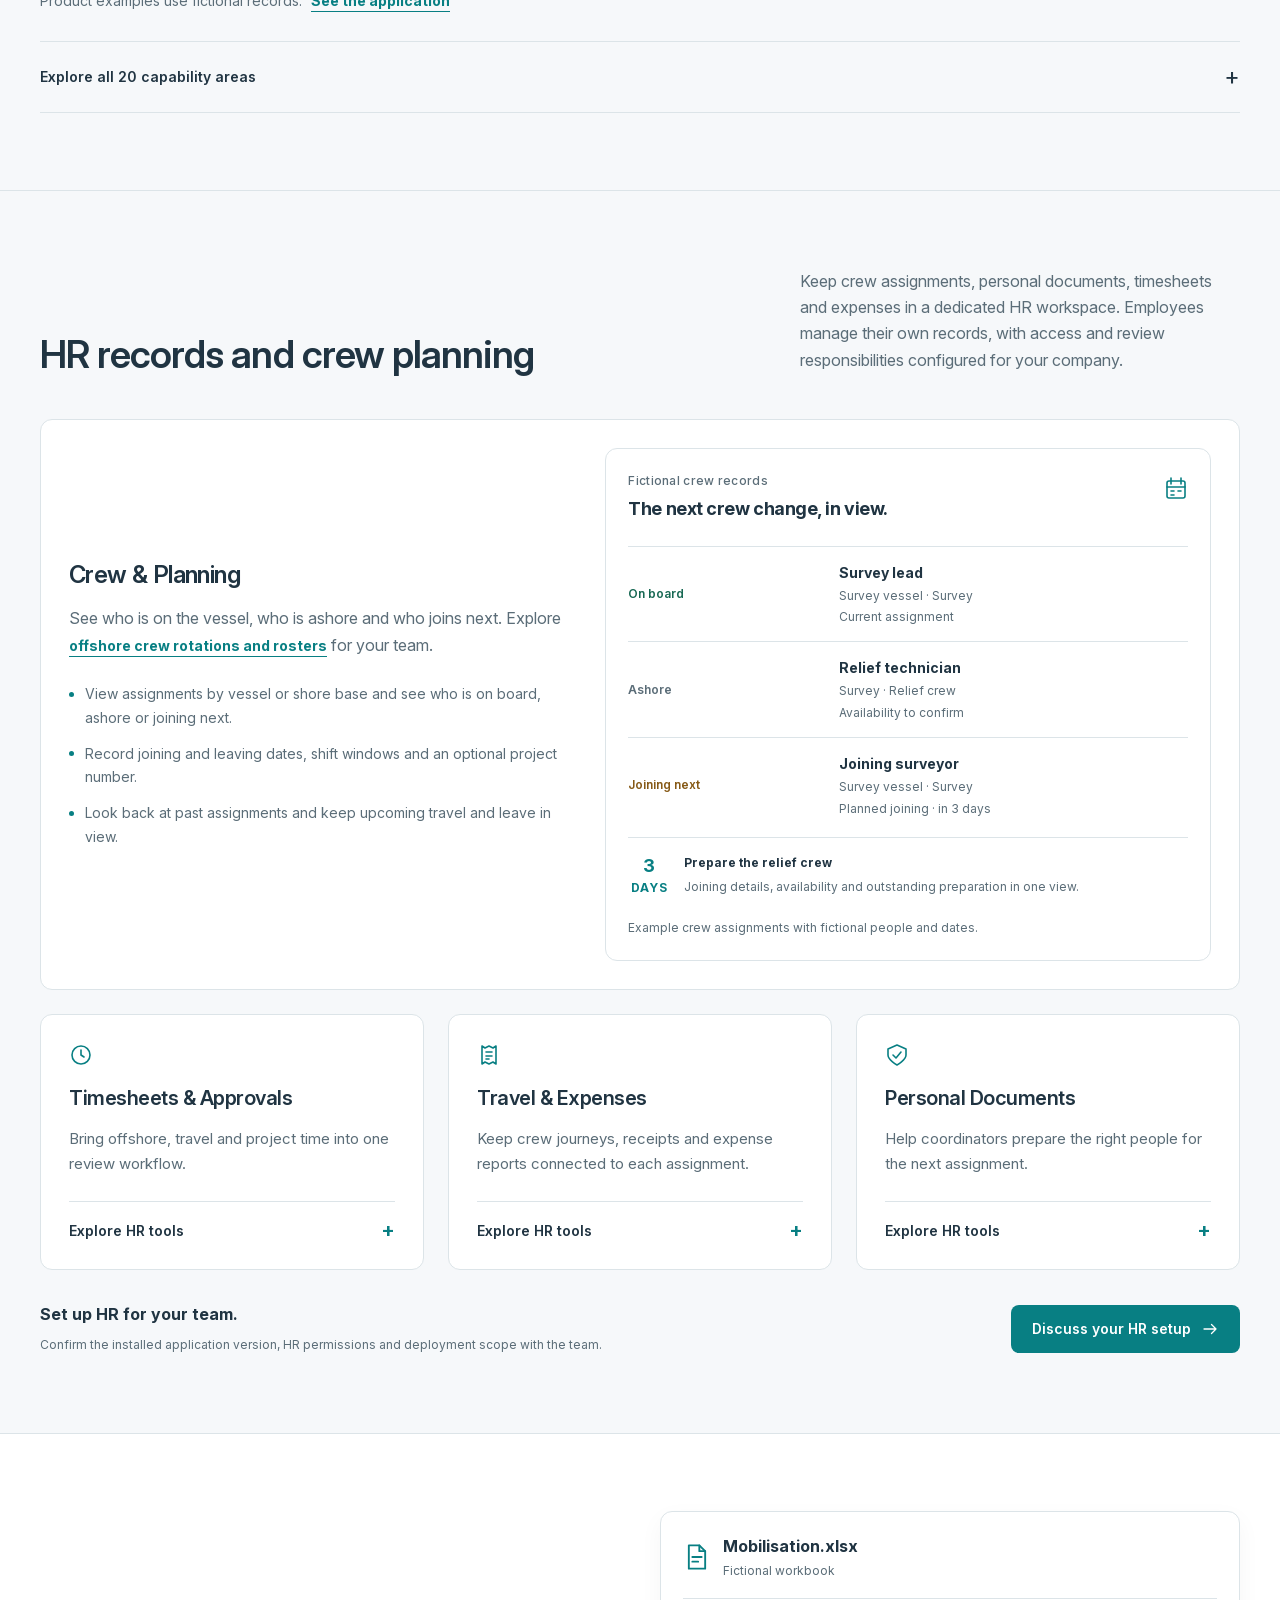
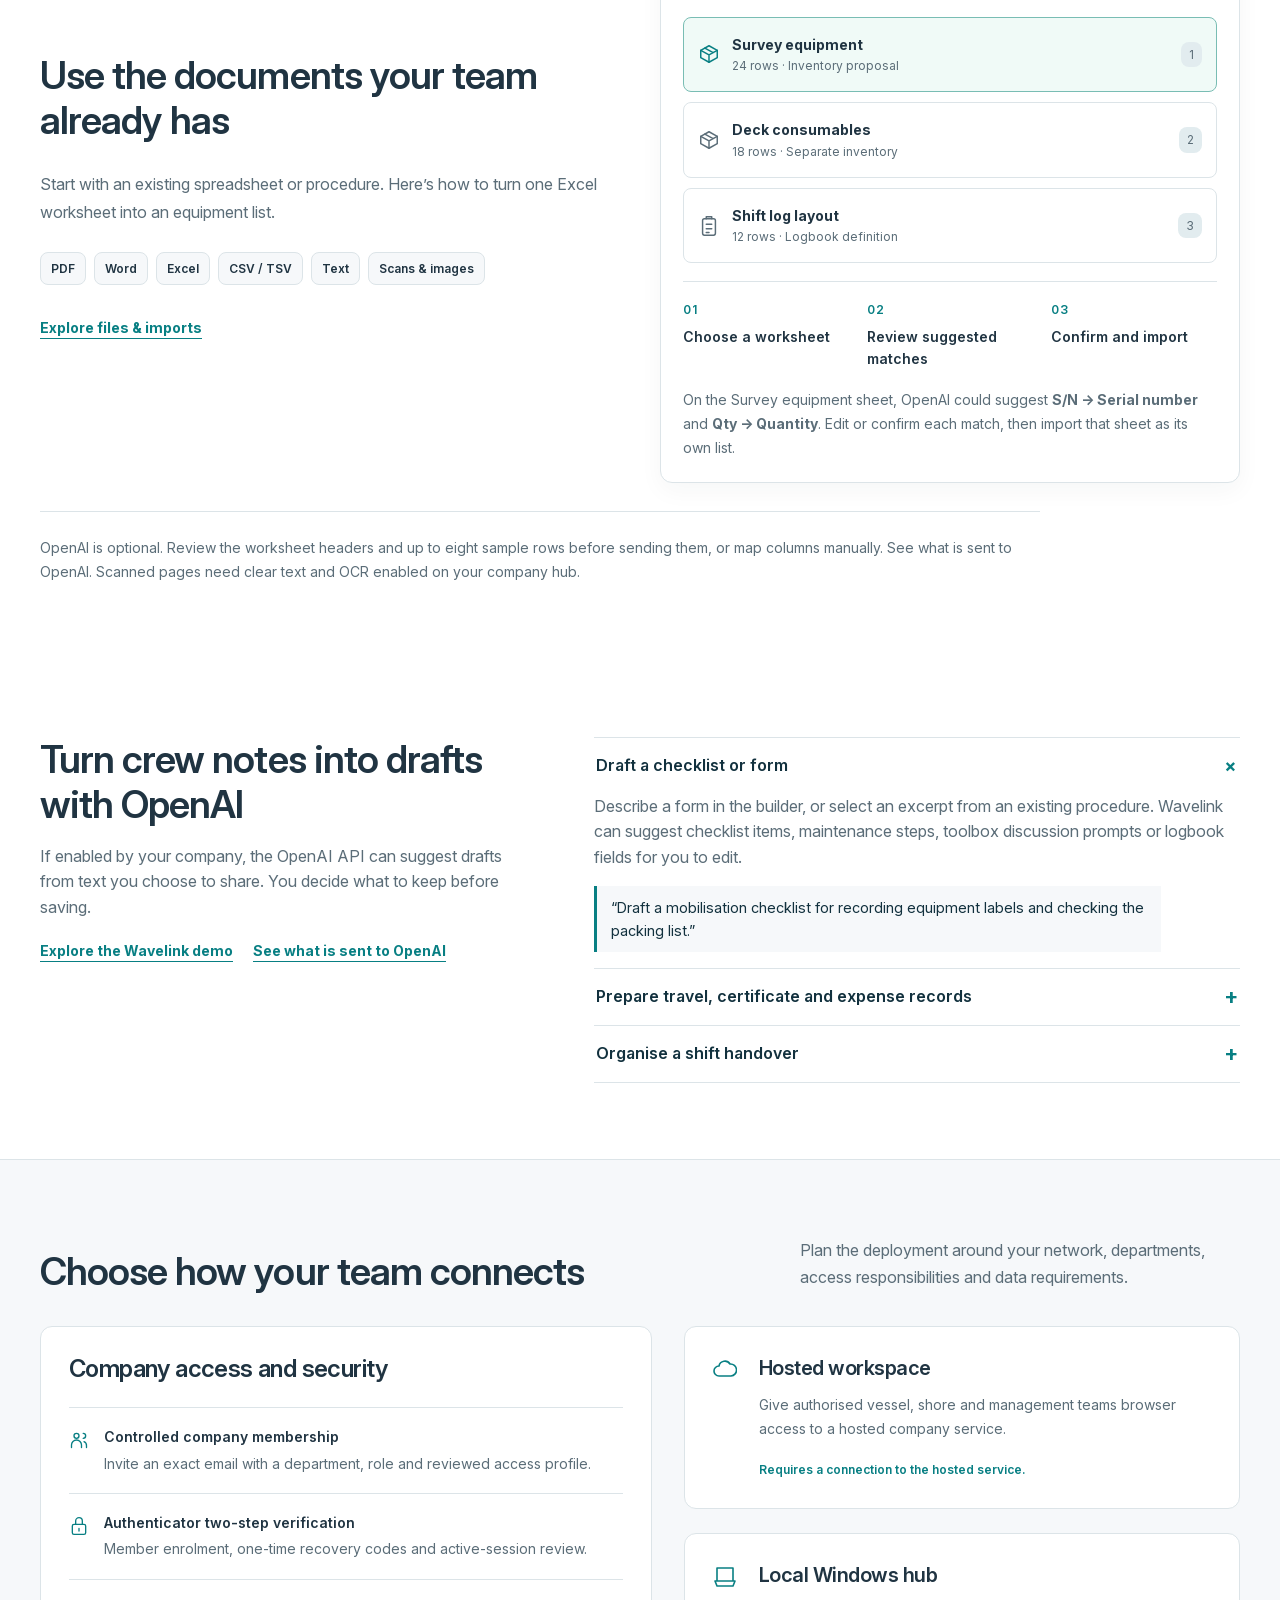
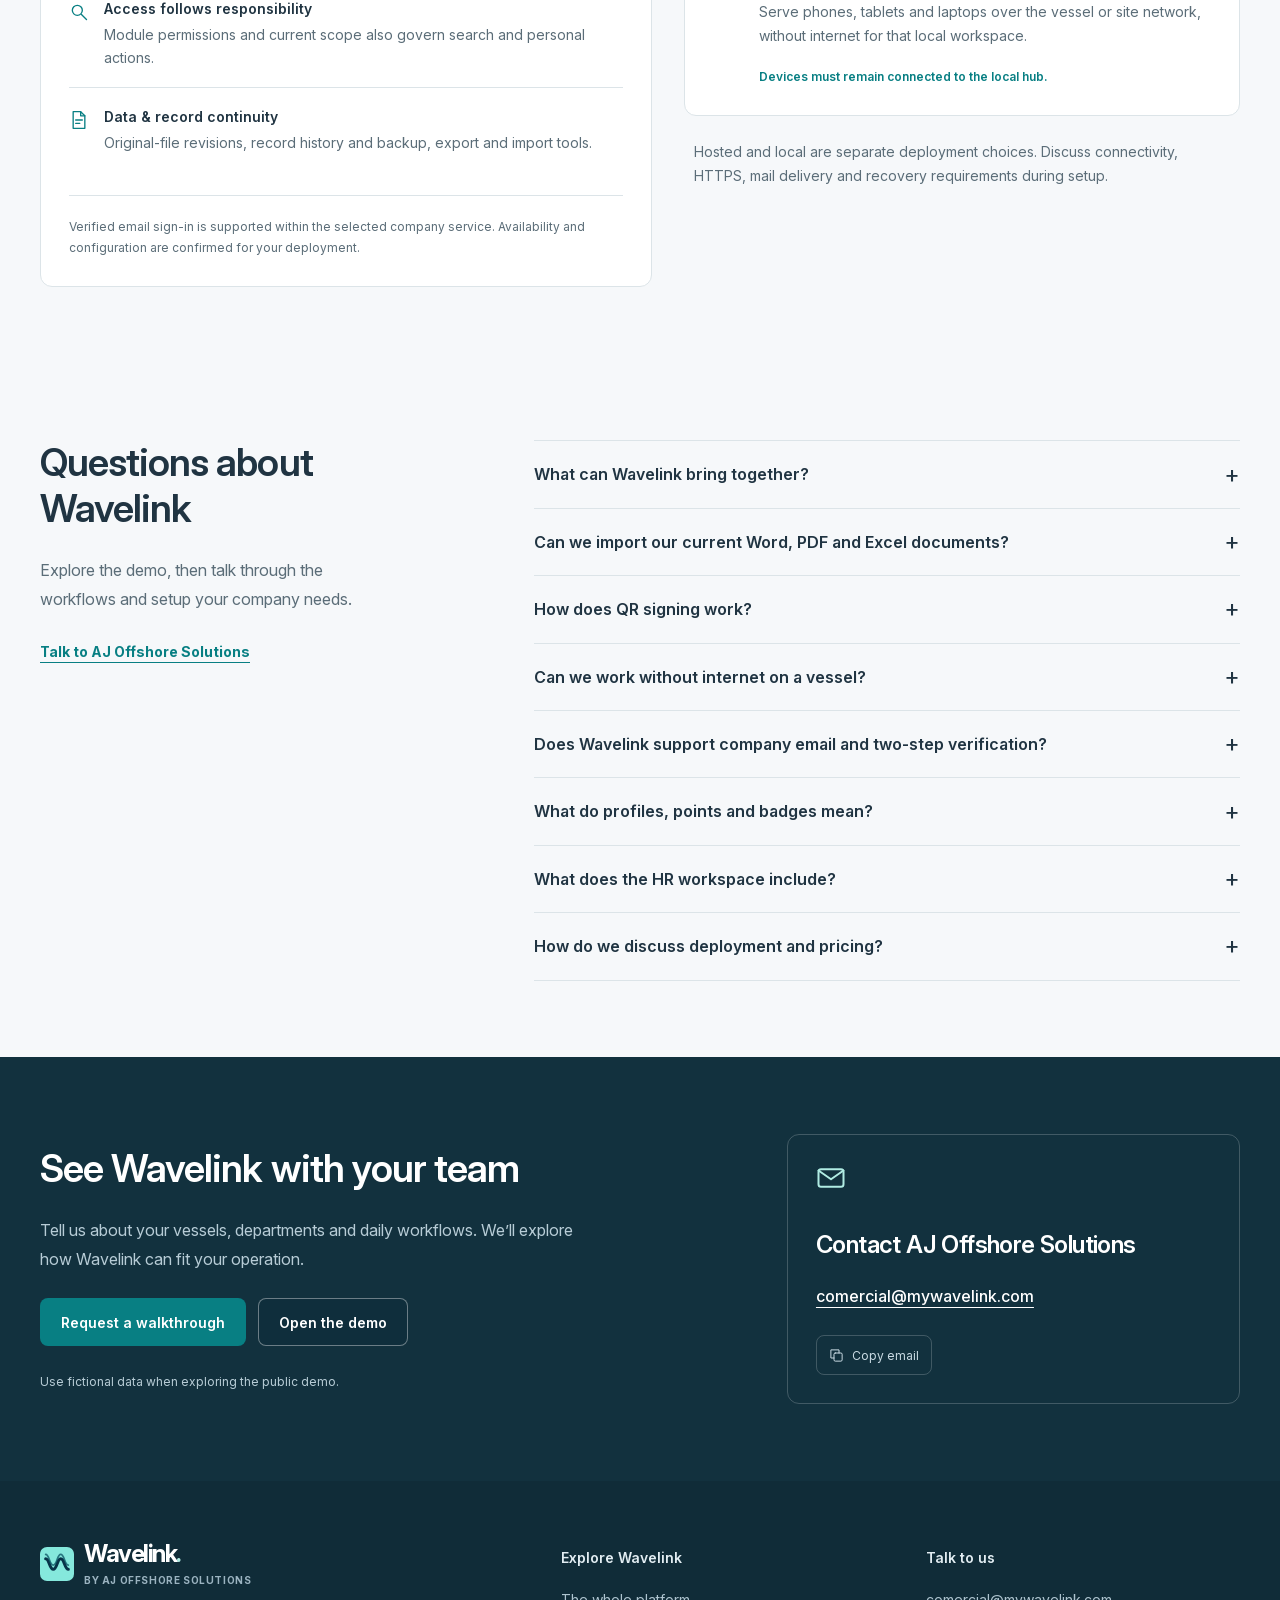
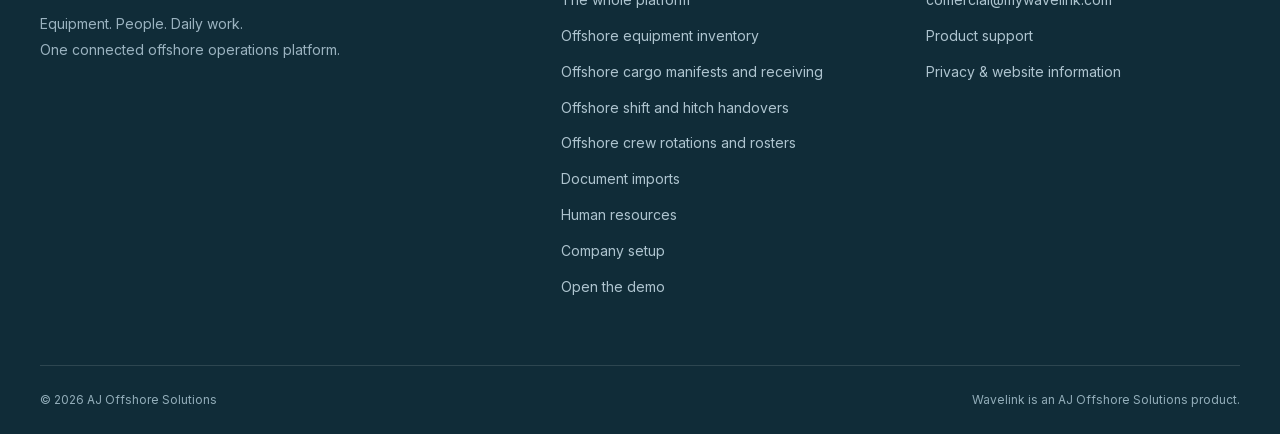
==== commit bcaca2d2: "Show Fleet features and add bilingual workflow guides" ====
--- a/site/index.html
+++ b/site/index.html
@@ -80,7 +80,8 @@
 <ul class="feature-list">
 <li><strong>General tasks</strong><span>Assign operational work, attach relevant checks and follow completion and review.</span></li>
 <li><strong>Configurable logbooks</strong><span>Build structured logs, including multiple tabs and the fields your team needs.</span></li>
-<li><strong>Fleet & sites</strong><span>Work with vessels, bases, manifests, receiving and connected equipment records.</span></li>
+<li><strong>Fleet &amp; sites</strong><span>Work with vessels, bases, manifests and receiving. View each vessel’s last reported position on the fleet map, with the report time. Not live AIS.</span></li>
+<li><strong>Freshwater and fuel</strong><span>Chart manual tank readings and see daily consumption separately. Consumption estimates account for refills, onboard freshwater production and external transfers. Posting can be limited by vessel. <a class="inline-link" href="https://demo.mywavelink.com/__demo/public?area=fleet" target="_blank" rel="noopener noreferrer">Explore Fleet in the demo<span class="sr-only"> (opens in a new tab)</span></a>. <a class="inline-link" href="offshore-fleet-operations.html">Fleet operations guide</a> · <a class="inline-link" href="operacoes-de-frota-offshore.html" lang="pt-BR" hreflang="pt-BR">Guia em português</a>.</span></li>
 <li><strong>Calendar & planning</strong><span>Keep operational dates, work and department responsibilities in context.</span></li></ul></div><div class="product-preview"><div class="preview-chrome"><span><svg class="icon" viewBox="0 0 24 24" fill="none" stroke="currentColor" stroke-width="1.6" stroke-linecap="round" stroke-linejoin="round" aria-hidden="true"><rect x="5" y="4" width="14" height="18" rx="2"/><path d="M9 4V2h6v2M9 10h6M9 15h6M9 19h3"/></svg>Daily operations</span></div><div class="record-body"><div class="record-topline"><span>VESSEL LOG / OFFSHORE VESSEL</span><span class="status teal">Current shift</span></div>
 <h4>The detail behind the day</h4><div class="record-table log-table"><div class="record-row table-label"><div>TIME</div><div>ACTIVITY</div><div>AUTHOR</div></div><div class="record-row"><div>06:00</div><div><strong>Shift briefing</strong><small>Survey + Deck</small></div><div>Alex</div></div><div class="record-row"><div>08:15</div><div><strong>Equipment received</strong><small>Manifest MF-012</small></div><div>Maya</div></div><div class="record-row"><div>17:30</div><div><strong>Handover prepared</strong><small>Survey department</small></div><div>Alex</div></div></div><div class="mini-pair"><div><svg class="icon" viewBox="0 0 24 24" fill="none" stroke="currentColor" stroke-width="1.6" stroke-linecap="round" stroke-linejoin="round" aria-hidden="true"><rect x="5" y="4" width="14" height="18" rx="2"/><path d="M9 4V2h6v2M9 10h6M9 15h6M9 19h3"/></svg><strong>Assigned tasks</strong><small>Inspection · Stock check</small></div><div><svg class="icon" viewBox="0 0 24 24" fill="none" stroke="currentColor" stroke-width="1.6" stroke-linecap="round" stroke-linejoin="round" aria-hidden="true"><rect x="3" y="5" width="18" height="17" rx="2"/><path d="M7 2v6M17 2v6M3 11h18M7 15h3M14 15h3M7 19h3"/></svg><strong>Project calendar</strong><small>Dates and responsibilities</small></div></div></div>
 <p class="preview-foot">Named authors and structured records carry the day’s context forward.</p></div></section>
@@ -93,7 +94,8 @@
 <li><strong>Checklist builders</strong><span>Create reusable checks with sections, stages, evidence and review responsibilities.</span></li>
 <li><strong>Toolbox talks</strong><span>Use structured briefing forms, understanding questions and multiple participants.</span></li>
 <li><strong>QR document signing</strong><span>Invite people to an exact toolbox talk or published handover, with controlled guest access.</span></li>
-<li><strong>HSE / QSHE</strong><span>Record safety and quality issues, assign follow-up and review requested closure.</span></li></ul></div><div class="product-preview"><div class="preview-chrome"><span><svg class="icon" viewBox="0 0 24 24" fill="none" stroke="currentColor" stroke-width="1.6" stroke-linecap="round" stroke-linejoin="round" aria-hidden="true"><path d="m12 2 9 4v6c0 5-9 10-9 10S3 17 3 12V6l9-4Z"/><path d="m8 12 3 3 5-6"/></svg>Pre-operation briefing</span></div><div class="record-body"><div class="record-topline"><span>TOOLBOX TALK TT-019</span><span class="status teal">Acknowledgements</span></div>
+<li><strong>HSE / QSHE</strong><span>Record safety and quality issues, assign follow-up and review requested closure.</span></li>
+<li><strong>Operational readiness</strong><span>See outstanding maintenance, expiring equipment and crew documents, and HSE items in one view. Charts show findings by source, not a vessel clearance score. <a class="inline-link" href="https://demo.mywavelink.com/__demo/public?area=readiness" target="_blank" rel="noopener noreferrer">Explore readiness in the demo<span class="sr-only"> (opens in a new tab)</span></a>.</span></li></ul></div><div class="product-preview"><div class="preview-chrome"><span><svg class="icon" viewBox="0 0 24 24" fill="none" stroke="currentColor" stroke-width="1.6" stroke-linecap="round" stroke-linejoin="round" aria-hidden="true"><path d="m12 2 9 4v6c0 5-9 10-9 10S3 17 3 12V6l9-4Z"/><path d="m8 12 3 3 5-6"/></svg>Pre-operation briefing</span></div><div class="record-body"><div class="record-topline"><span>TOOLBOX TALK TT-019</span><span class="status teal">Acknowledgements</span></div>
 <h4>Pre-operation briefing</h4><div class="check-line"><svg class="icon" viewBox="0 0 24 24" fill="none" stroke="currentColor" stroke-width="1.6" stroke-linecap="round" stroke-linejoin="round" aria-hidden="true"><path d="m5 12 4 4L19 6"/></svg><div><strong>Topics discussed</strong><small>Launch preparation and deck coordination</small></div></div><div class="check-line"><svg class="icon" viewBox="0 0 24 24" fill="none" stroke="currentColor" stroke-width="1.6" stroke-linecap="round" stroke-linejoin="round" aria-hidden="true"><path d="m5 12 4 4L19 6"/></svg><div><strong>Understanding reviewed</strong><small>Questions and declaration recorded</small></div></div><div class="participant-list"><div><span class="avatar">SL</span><div><strong>Survey lead</strong><small>Named member</small></div><span class="status teal">Signed</span></div><div><span class="avatar">RT</span><div><strong>Relief technician</strong><small>Named member</small></div><span class="status teal">Signed</span></div></div><div class="record-tags"><span><svg class="icon" viewBox="0 0 24 24" fill="none" stroke="currentColor" stroke-width="1.6" stroke-linecap="round" stroke-linejoin="round" aria-hidden="true"><path d="M3 3h6v6H3zM15 3h6v6h-6zM3 15h6v6H3zM15 15h3v3h-3zM21 15v6h-6M12 3v9H3M12 15v6M18 12h3"/></svg> Document-specific invitation</span><span><svg class="icon" viewBox="0 0 24 24" fill="none" stroke="currentColor" stroke-width="1.6" stroke-linecap="round" stroke-linejoin="round" aria-hidden="true"><path d="M14 2H5v20h14V7l-5-5Z"/><path d="M14 2v5h5M8 12h8M8 16h5"/></svg> Signature evidence</span></div></div>
 <p class="preview-foot">Signatures belong to the wording and revision that each person acknowledged.</p></div></section>
 
@@ -134,7 +136,7 @@
 </div>
 <p class="illustration-note">Product examples use fictional records. <a class="inline-link" href="https://demo.mywavelink.com/__demo/public" target="_blank" rel="noopener noreferrer">See the application<span class="sr-only"> (opens in a new tab)</span></a></p>
 <details class="capability-directory">
-<summary>Explore all 20 capability areas<span aria-hidden="true">+</span></summary><div class="capability-grid"><a href="#panel-equipment" data-show-panel="equipment" class="capability"><svg class="icon" viewBox="0 0 24 24" fill="none" stroke="currentColor" stroke-width="1.6" stroke-linecap="round" stroke-linejoin="round" aria-hidden="true"><path d="m12 3 9 5v8l-9 5-9-5V8l9-5Z"/><path d="m3 8 9 5 9-5M12 13v8M7.5 5.5l9 5"/></svg><span><strong>Inventory & assets</strong><small>Equipment, consumables, locations, quantities and movement history.</small></span></a><a href="#panel-equipment" data-show-panel="equipment" class="capability"><svg class="icon" viewBox="0 0 24 24" fill="none" stroke="currentColor" stroke-width="1.6" stroke-linecap="round" stroke-linejoin="round" aria-hidden="true"><path d="M3 3h6v6H3zM15 3h6v6h-6zM3 15h6v6H3zM15 15h3v3h-3zM21 15v6h-6M12 3v9H3M12 15v6M18 12h3"/></svg><span><strong>Boxes & stock verification</strong><small>Nested contents, QR identification and reviewed stock checks.</small></span></a><a href="#panel-equipment" data-show-panel="equipment" class="capability"><svg class="icon" viewBox="0 0 24 24" fill="none" stroke="currentColor" stroke-width="1.6" stroke-linecap="round" stroke-linejoin="round" aria-hidden="true"><path d="M5 11V6h14v5M9 6V3h6v3M2 12l10-4 10 4-3 7H5l-3-7ZM12 8v10M2 22c2-2 4 2 6 0s4 2 6 0 4 2 8 0"/></svg><span><strong>Manifests & receiving</strong><small>Shipment preparation, transit, receipt and final placement.</small></span></a><a href="#panel-maintenance" data-show-panel="maintenance" class="capability"><svg class="icon" viewBox="0 0 24 24" fill="none" stroke="currentColor" stroke-width="1.6" stroke-linecap="round" stroke-linejoin="round" aria-hidden="true"><path d="M14 6a5 5 0 0 0-6 6l-5 5a2.8 2.8 0 0 0 4 4l5-5a5 5 0 0 0 6-6l-3 3-4-4 3-3Z"/></svg><span><strong>Maintenance</strong><small>Recurring cycles, assigned work orders and completion evidence.</small></span></a><a href="#panel-maintenance" data-show-panel="maintenance" class="capability"><svg class="icon" viewBox="0 0 24 24" fill="none" stroke="currentColor" stroke-width="1.6" stroke-linecap="round" stroke-linejoin="round" aria-hidden="true"><path d="M14 2H5v20h14V7l-5-5Z"/><path d="M14 2v5h5M8 12h8M8 16h5"/></svg><span><strong>Certificates</strong><small>Equipment-linked documents, expiry dates and attention items.</small></span></a><a href="#panel-maintenance" data-show-panel="maintenance" class="capability"><svg class="icon" viewBox="0 0 24 24" fill="none" stroke="currentColor" stroke-width="1.6" stroke-linecap="round" stroke-linejoin="round" aria-hidden="true"><path d="M14 6a5 5 0 0 0-6 6l-5 5a2.8 2.8 0 0 0 4 4l5-5a5 5 0 0 0 6-6l-3 3-4-4 3-3Z"/></svg><span><strong>Fault reports</strong><small>Report, assign, progress, request closure and review.</small></span></a><a href="#panel-operations" data-show-panel="operations" class="capability"><svg class="icon" viewBox="0 0 24 24" fill="none" stroke="currentColor" stroke-width="1.6" stroke-linecap="round" stroke-linejoin="round" aria-hidden="true"><rect x="5" y="4" width="14" height="18" rx="2"/><path d="M9 4V2h6v2M9 10h6M9 15h6M9 19h3"/></svg><span><strong>Tasks</strong><small>General operational work, ownership, evidence and review.</small></span></a><a href="#panel-operations" data-show-panel="operations" class="capability"><svg class="icon" viewBox="0 0 24 24" fill="none" stroke="currentColor" stroke-width="1.6" stroke-linecap="round" stroke-linejoin="round" aria-hidden="true"><rect x="5" y="4" width="14" height="18" rx="2"/><path d="M9 4V2h6v2M9 10h6M9 15h6M9 19h3"/></svg><span><strong>Logbooks</strong><small>Configurable fields, multiple tabs and record exports.</small></span></a><a href="#panel-operations" data-show-panel="operations" class="capability"><svg class="icon" viewBox="0 0 24 24" fill="none" stroke="currentColor" stroke-width="1.6" stroke-linecap="round" stroke-linejoin="round" aria-hidden="true"><path d="M5 11V6h14v5M9 6V3h6v3M2 12l10-4 10 4-3 7H5l-3-7ZM12 8v10M2 22c2-2 4 2 6 0s4 2 6 0 4 2 8 0"/></svg><span><strong>Fleet & calendar</strong><small>Vessels, bases, site context and important dates.</small></span></a><a href="#panel-safety" data-show-panel="safety" class="capability"><svg class="icon" viewBox="0 0 24 24" fill="none" stroke="currentColor" stroke-width="1.6" stroke-linecap="round" stroke-linejoin="round" aria-hidden="true"><path d="m5 12 4 4L19 6"/></svg><span><strong>Checklists</strong><small>Reusable definitions, sections, stages and review.</small></span></a><a href="#panel-safety" data-show-panel="safety" class="capability"><svg class="icon" viewBox="0 0 24 24" fill="none" stroke="currentColor" stroke-width="1.6" stroke-linecap="round" stroke-linejoin="round" aria-hidden="true"><circle cx="9" cy="7" r="3"/><path d="M3 21v-3a6 6 0 0 1 12 0v3M17 4a3 3 0 0 1 0 6M18 14a5 5 0 0 1 3 5v2"/></svg><span><strong>Toolbox talks</strong><small>Structured briefings, understanding and multiple signatories.</small></span></a><a href="#panel-safety" data-show-panel="safety" class="capability"><svg class="icon" viewBox="0 0 24 24" fill="none" stroke="currentColor" stroke-width="1.6" stroke-linecap="round" stroke-linejoin="round" aria-hidden="true"><path d="m12 2 9 4v6c0 5-9 10-9 10S3 17 3 12V6l9-4Z"/><path d="m8 12 3 3 5-6"/></svg><span><strong>HSE / QSHE</strong><small>Safety and quality reporting with follow-up and closure review.</small></span></a><a href="#panel-safety" data-show-panel="safety" class="capability"><svg class="icon" viewBox="0 0 24 24" fill="none" stroke="currentColor" stroke-width="1.6" stroke-linecap="round" stroke-linejoin="round" aria-hidden="true"><path d="M3 3h6v6H3zM15 3h6v6h-6zM3 15h6v6H3zM15 15h3v3h-3zM21 15v6h-6M12 3v9H3M12 15v6M18 12h3"/></svg><span><strong>QR invitations</strong><small>Controlled access to one toolbox talk or published handover.</small></span></a><a href="#panel-people" data-show-panel="people" class="capability"><svg class="icon" viewBox="0 0 24 24" fill="none" stroke="currentColor" stroke-width="1.6" stroke-linecap="round" stroke-linejoin="round" aria-hidden="true"><circle cx="9" cy="7" r="3"/><path d="M3 21v-3a6 6 0 0 1 12 0v3M17 4a3 3 0 0 1 0 6M18 14a5 5 0 0 1 3 5v2"/></svg><span><strong>Daily & hitch handovers</strong><small>Shifts, saved drafts, revisions and acknowledgements.</small></span></a><a href="#panel-people" data-show-panel="people" class="capability"><svg class="icon" viewBox="0 0 24 24" fill="none" stroke="currentColor" stroke-width="1.6" stroke-linecap="round" stroke-linejoin="round" aria-hidden="true"><circle cx="9" cy="7" r="3"/><path d="M3 21v-3a6 6 0 0 1 12 0v3M17 4a3 3 0 0 1 0 6M18 14a5 5 0 0 1 3 5v2"/></svg><span><strong>Profiles & Team</strong><small>Member profiles, authorised updates and contribution badges.</small></span></a><a href="#panel-people" data-show-panel="people" class="capability"><svg class="icon" viewBox="0 0 24 24" fill="none" stroke="currentColor" stroke-width="1.6" stroke-linecap="round" stroke-linejoin="round" aria-hidden="true"><circle cx="10" cy="10" r="6"/><path d="m15 15 6 6"/></svg><span><strong>Search & My actions</strong><small>Authorised search, personal attention and optional email alerts.</small></span></a><a href="#panel-documents" data-show-panel="documents" class="capability"><svg class="icon" viewBox="0 0 24 24" fill="none" stroke="currentColor" stroke-width="1.6" stroke-linecap="round" stroke-linejoin="round" aria-hidden="true"><path d="M14 2H5v20h14V7l-5-5Z"/><path d="M14 2v5h5M8 12h8M8 16h5"/></svg><span><strong>Original Files & imports</strong><small>Folders, exact revisions and reviewed document proposals.</small></span></a><a href="#panel-control" data-show-panel="control" class="capability"><svg class="icon" viewBox="0 0 24 24" fill="none" stroke="currentColor" stroke-width="1.6" stroke-linecap="round" stroke-linejoin="round" aria-hidden="true"><rect x="4" y="10" width="16" height="12" rx="2"/><path d="M8 10V6a4 4 0 0 1 8 0v4M12 15v3"/></svg><span><strong>Administration & data</strong><small>Invitations, permissions, security, backup and transfers.</small></span></a><a href="#packages" class="capability"><svg class="icon" viewBox="0 0 24 24" fill="none" stroke="currentColor" stroke-width="1.6" aria-hidden="true"><circle cx="9" cy="8" r="3"/><path d="M3 21v-2a6 6 0 0 1 12 0v2M17 5a3 3 0 0 1 0 6M18 15a5 5 0 0 1 3 4"/></svg><span><strong>Crew planning &amp; HR</strong><small>Rotations, crew documents, timesheets and expenses.</small></span></a><a href="#team-demos" class="capability"><svg class="icon" viewBox="0 0 24 24" fill="none" stroke="currentColor" stroke-width="1.6" aria-hidden="true"><rect x="3" y="4" width="18" height="13" rx="2"/><path d="M8 21h8M12 17v4"/></svg><span><strong>IT requests</strong><small>Tickets by vessel or base, with priority, assignee and status.</small></span></a></div></details></div></section>
+<summary>Explore all 20 capability areas<span aria-hidden="true">+</span></summary><div class="capability-grid"><a href="#panel-equipment" data-show-panel="equipment" class="capability"><svg class="icon" viewBox="0 0 24 24" fill="none" stroke="currentColor" stroke-width="1.6" stroke-linecap="round" stroke-linejoin="round" aria-hidden="true"><path d="m12 3 9 5v8l-9 5-9-5V8l9-5Z"/><path d="m3 8 9 5 9-5M12 13v8M7.5 5.5l9 5"/></svg><span><strong>Inventory & assets</strong><small>Equipment, consumables, locations, quantities and movement history.</small></span></a><a href="#panel-equipment" data-show-panel="equipment" class="capability"><svg class="icon" viewBox="0 0 24 24" fill="none" stroke="currentColor" stroke-width="1.6" stroke-linecap="round" stroke-linejoin="round" aria-hidden="true"><path d="M3 3h6v6H3zM15 3h6v6h-6zM3 15h6v6H3zM15 15h3v3h-3zM21 15v6h-6M12 3v9H3M12 15v6M18 12h3"/></svg><span><strong>Boxes & stock verification</strong><small>Nested contents, QR identification and reviewed stock checks.</small></span></a><a href="#panel-equipment" data-show-panel="equipment" class="capability"><svg class="icon" viewBox="0 0 24 24" fill="none" stroke="currentColor" stroke-width="1.6" stroke-linecap="round" stroke-linejoin="round" aria-hidden="true"><path d="M5 11V6h14v5M9 6V3h6v3M2 12l10-4 10 4-3 7H5l-3-7ZM12 8v10M2 22c2-2 4 2 6 0s4 2 6 0 4 2 8 0"/></svg><span><strong>Manifests & receiving</strong><small>Shipment preparation, transit, receipt and final placement.</small></span></a><a href="#panel-maintenance" data-show-panel="maintenance" class="capability"><svg class="icon" viewBox="0 0 24 24" fill="none" stroke="currentColor" stroke-width="1.6" stroke-linecap="round" stroke-linejoin="round" aria-hidden="true"><path d="M14 6a5 5 0 0 0-6 6l-5 5a2.8 2.8 0 0 0 4 4l5-5a5 5 0 0 0 6-6l-3 3-4-4 3-3Z"/></svg><span><strong>Maintenance</strong><small>Recurring cycles, assigned work orders and completion evidence.</small></span></a><a href="#panel-maintenance" data-show-panel="maintenance" class="capability"><svg class="icon" viewBox="0 0 24 24" fill="none" stroke="currentColor" stroke-width="1.6" stroke-linecap="round" stroke-linejoin="round" aria-hidden="true"><path d="M14 2H5v20h14V7l-5-5Z"/><path d="M14 2v5h5M8 12h8M8 16h5"/></svg><span><strong>Certificates</strong><small>Equipment-linked documents, expiry dates and attention items.</small></span></a><a href="#panel-maintenance" data-show-panel="maintenance" class="capability"><svg class="icon" viewBox="0 0 24 24" fill="none" stroke="currentColor" stroke-width="1.6" stroke-linecap="round" stroke-linejoin="round" aria-hidden="true"><path d="M14 6a5 5 0 0 0-6 6l-5 5a2.8 2.8 0 0 0 4 4l5-5a5 5 0 0 0 6-6l-3 3-4-4 3-3Z"/></svg><span><strong>Fault reports</strong><small>Report, assign, progress, request closure and review.</small></span></a><a href="#panel-operations" data-show-panel="operations" class="capability"><svg class="icon" viewBox="0 0 24 24" fill="none" stroke="currentColor" stroke-width="1.6" stroke-linecap="round" stroke-linejoin="round" aria-hidden="true"><rect x="5" y="4" width="14" height="18" rx="2"/><path d="M9 4V2h6v2M9 10h6M9 15h6M9 19h3"/></svg><span><strong>Tasks</strong><small>General operational work, ownership, evidence and review.</small></span></a><a href="#panel-operations" data-show-panel="operations" class="capability"><svg class="icon" viewBox="0 0 24 24" fill="none" stroke="currentColor" stroke-width="1.6" stroke-linecap="round" stroke-linejoin="round" aria-hidden="true"><rect x="5" y="4" width="14" height="18" rx="2"/><path d="M9 4V2h6v2M9 10h6M9 15h6M9 19h3"/></svg><span><strong>Logbooks</strong><small>Configurable fields, multiple tabs and record exports.</small></span></a><a href="#panel-operations" data-show-panel="operations" class="capability"><svg class="icon" viewBox="0 0 24 24" fill="none" stroke="currentColor" stroke-width="1.6" stroke-linecap="round" stroke-linejoin="round" aria-hidden="true"><path d="M5 11V6h14v5M9 6V3h6v3M2 12l10-4 10 4-3 7H5l-3-7ZM12 8v10M2 22c2-2 4 2 6 0s4 2 6 0 4 2 8 0"/></svg><span><strong>Fleet &amp; calendar</strong><small>Reported vessel positions, freshwater and fuel tracking, and important dates.</small></span></a><a href="#panel-safety" data-show-panel="safety" class="capability"><svg class="icon" viewBox="0 0 24 24" fill="none" stroke="currentColor" stroke-width="1.6" stroke-linecap="round" stroke-linejoin="round" aria-hidden="true"><path d="m5 12 4 4L19 6"/></svg><span><strong>Checklists</strong><small>Reusable definitions, sections, stages and review.</small></span></a><a href="#panel-safety" data-show-panel="safety" class="capability"><svg class="icon" viewBox="0 0 24 24" fill="none" stroke="currentColor" stroke-width="1.6" stroke-linecap="round" stroke-linejoin="round" aria-hidden="true"><circle cx="9" cy="7" r="3"/><path d="M3 21v-3a6 6 0 0 1 12 0v3M17 4a3 3 0 0 1 0 6M18 14a5 5 0 0 1 3 5v2"/></svg><span><strong>Toolbox talks</strong><small>Structured briefings, understanding and multiple signatories.</small></span></a><a href="#panel-safety" data-show-panel="safety" class="capability"><svg class="icon" viewBox="0 0 24 24" fill="none" stroke="currentColor" stroke-width="1.6" stroke-linecap="round" stroke-linejoin="round" aria-hidden="true"><path d="m12 2 9 4v6c0 5-9 10-9 10S3 17 3 12V6l9-4Z"/><path d="m8 12 3 3 5-6"/></svg><span><strong>HSE / QSHE</strong><small>Safety reporting, closure review and a view of operational readiness findings.</small></span></a><a href="#panel-safety" data-show-panel="safety" class="capability"><svg class="icon" viewBox="0 0 24 24" fill="none" stroke="currentColor" stroke-width="1.6" stroke-linecap="round" stroke-linejoin="round" aria-hidden="true"><path d="M3 3h6v6H3zM15 3h6v6h-6zM3 15h6v6H3zM15 15h3v3h-3zM21 15v6h-6M12 3v9H3M12 15v6M18 12h3"/></svg><span><strong>QR invitations</strong><small>Controlled access to one toolbox talk or published handover.</small></span></a><a href="#panel-people" data-show-panel="people" class="capability"><svg class="icon" viewBox="0 0 24 24" fill="none" stroke="currentColor" stroke-width="1.6" stroke-linecap="round" stroke-linejoin="round" aria-hidden="true"><circle cx="9" cy="7" r="3"/><path d="M3 21v-3a6 6 0 0 1 12 0v3M17 4a3 3 0 0 1 0 6M18 14a5 5 0 0 1 3 5v2"/></svg><span><strong>Daily & hitch handovers</strong><small>Shifts, saved drafts, revisions and acknowledgements.</small></span></a><a href="#panel-people" data-show-panel="people" class="capability"><svg class="icon" viewBox="0 0 24 24" fill="none" stroke="currentColor" stroke-width="1.6" stroke-linecap="round" stroke-linejoin="round" aria-hidden="true"><circle cx="9" cy="7" r="3"/><path d="M3 21v-3a6 6 0 0 1 12 0v3M17 4a3 3 0 0 1 0 6M18 14a5 5 0 0 1 3 5v2"/></svg><span><strong>Profiles & Team</strong><small>Member profiles, authorised updates and contribution badges.</small></span></a><a href="#panel-people" data-show-panel="people" class="capability"><svg class="icon" viewBox="0 0 24 24" fill="none" stroke="currentColor" stroke-width="1.6" stroke-linecap="round" stroke-linejoin="round" aria-hidden="true"><circle cx="10" cy="10" r="6"/><path d="m15 15 6 6"/></svg><span><strong>Search & My actions</strong><small>Authorised search, personal attention and optional email alerts.</small></span></a><a href="#panel-documents" data-show-panel="documents" class="capability"><svg class="icon" viewBox="0 0 24 24" fill="none" stroke="currentColor" stroke-width="1.6" stroke-linecap="round" stroke-linejoin="round" aria-hidden="true"><path d="M14 2H5v20h14V7l-5-5Z"/><path d="M14 2v5h5M8 12h8M8 16h5"/></svg><span><strong>Original Files & imports</strong><small>Folders, exact revisions and reviewed document proposals.</small></span></a><a href="#panel-control" data-show-panel="control" class="capability"><svg class="icon" viewBox="0 0 24 24" fill="none" stroke="currentColor" stroke-width="1.6" stroke-linecap="round" stroke-linejoin="round" aria-hidden="true"><rect x="4" y="10" width="16" height="12" rx="2"/><path d="M8 10V6a4 4 0 0 1 8 0v4M12 15v3"/></svg><span><strong>Administration & data</strong><small>Invitations, permissions, security, backup and transfers.</small></span></a><a href="#packages" class="capability"><svg class="icon" viewBox="0 0 24 24" fill="none" stroke="currentColor" stroke-width="1.6" aria-hidden="true"><circle cx="9" cy="8" r="3"/><path d="M3 21v-2a6 6 0 0 1 12 0v2M17 5a3 3 0 0 1 0 6M18 15a5 5 0 0 1 3 4"/></svg><span><strong>Crew planning &amp; HR</strong><small>Rotations, crew documents, timesheets and expenses.</small></span></a><a href="#team-demos" class="capability"><svg class="icon" viewBox="0 0 24 24" fill="none" stroke="currentColor" stroke-width="1.6" aria-hidden="true"><rect x="3" y="4" width="18" height="13" rx="2"/><path d="M8 21h8M12 17v4"/></svg><span><strong>IT requests</strong><small>Tickets by vessel or base, with priority, assignee and status.</small></span></a></div></details></div></section>
 
 <section class="packages-section section" id="packages" aria-labelledby="packages-title"><div class="container">
 <div class="section-heading"><div>
